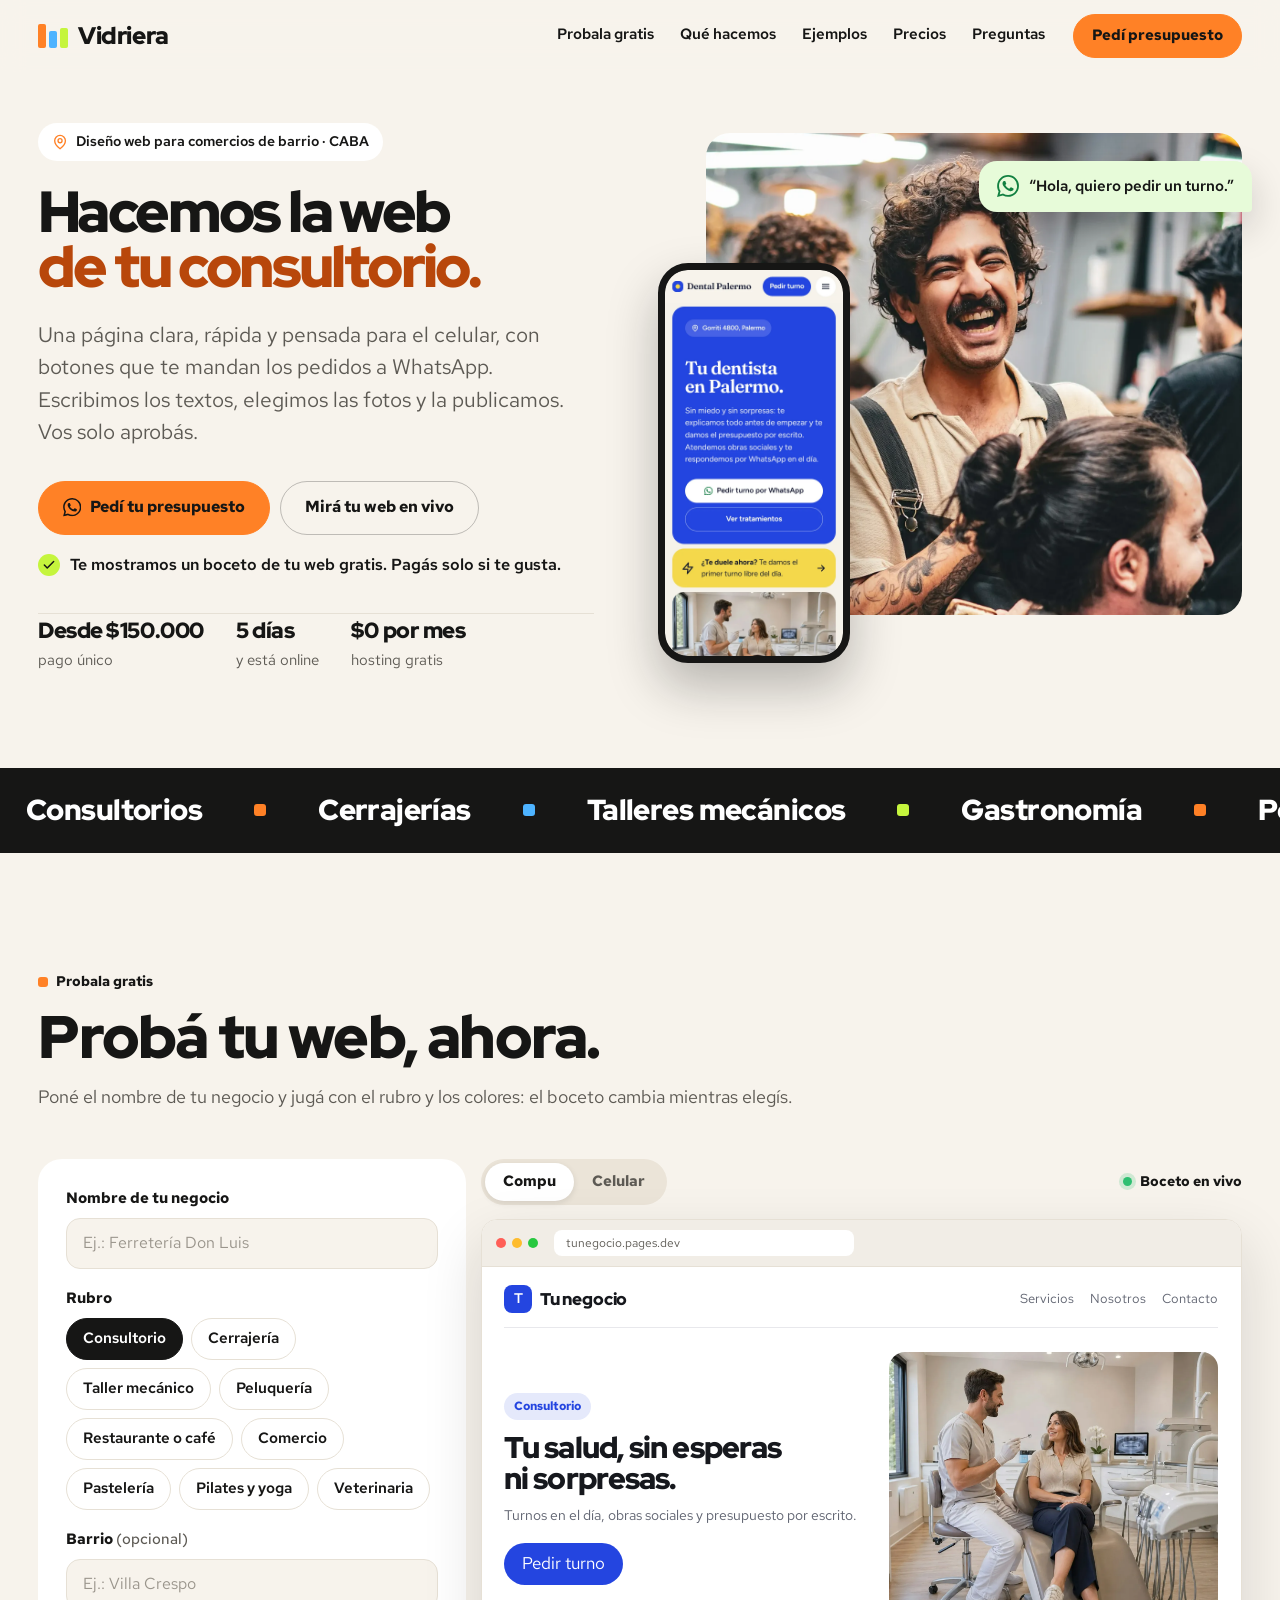
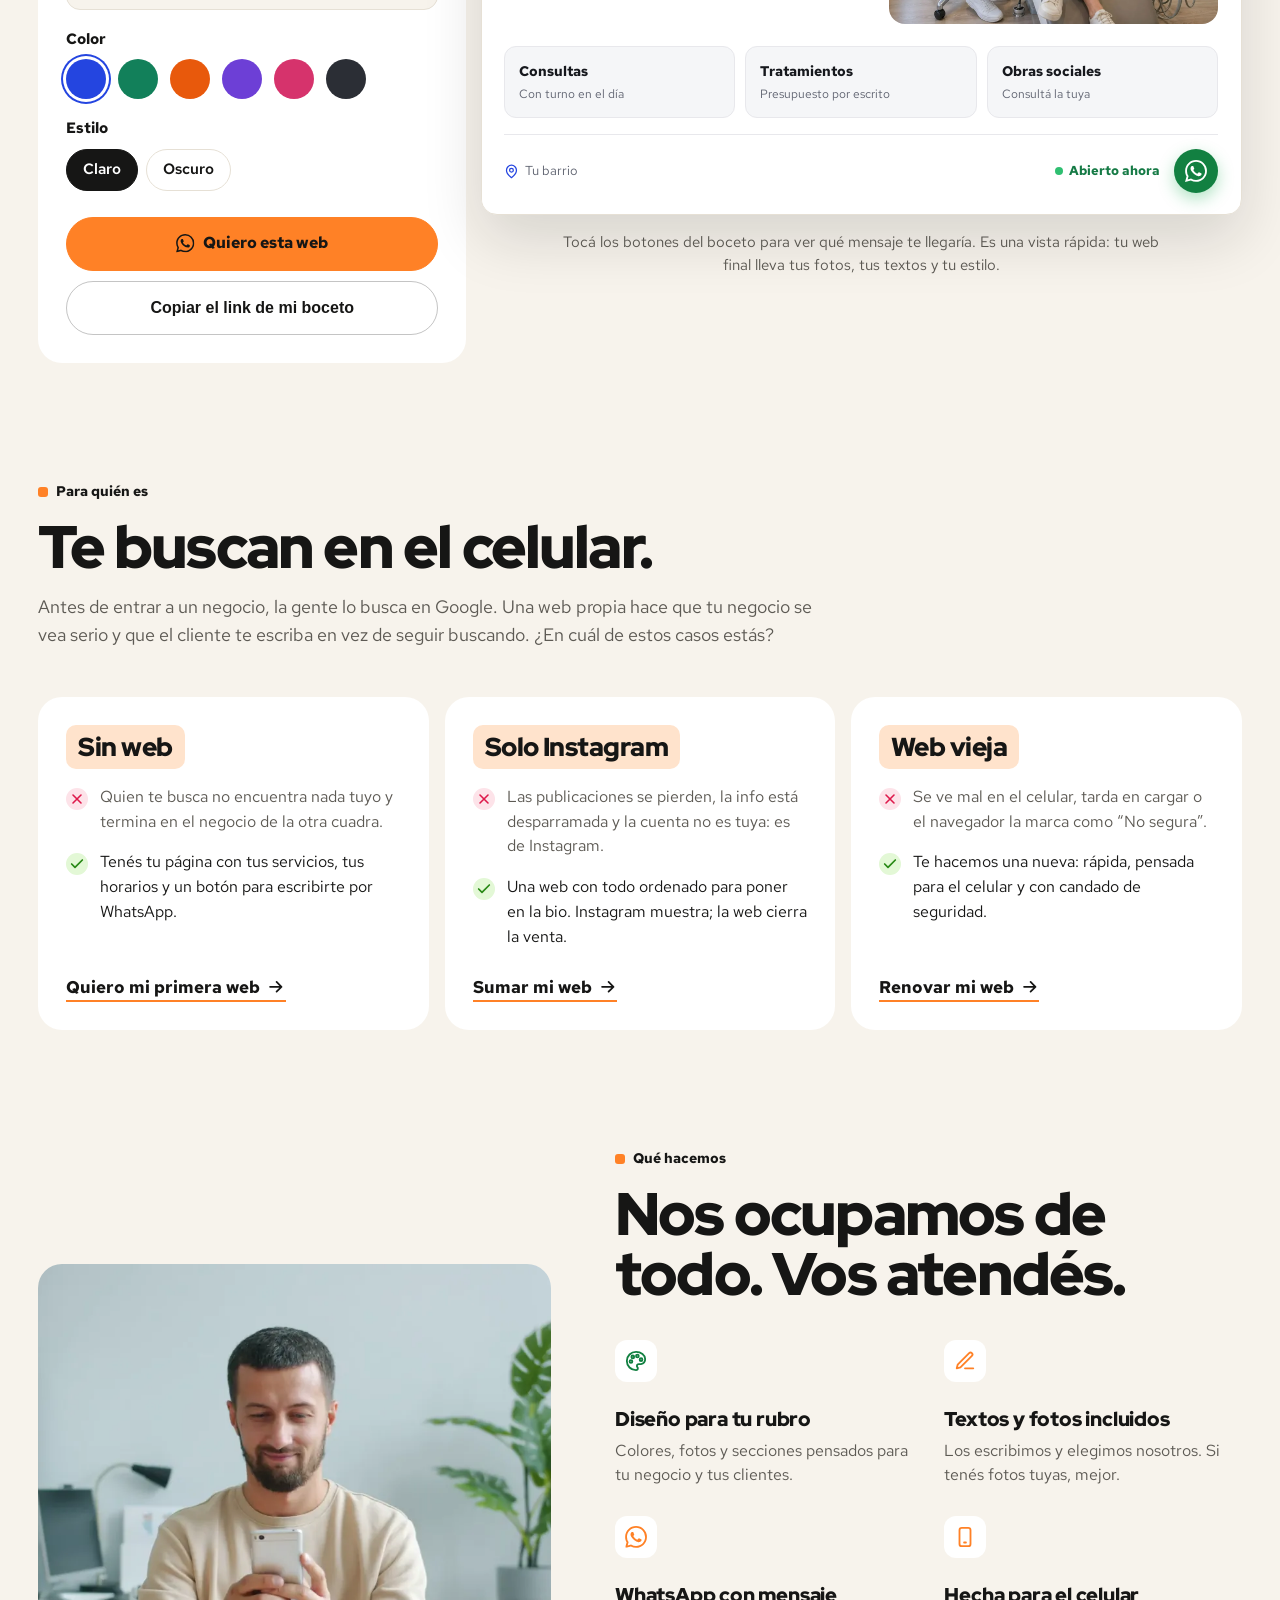
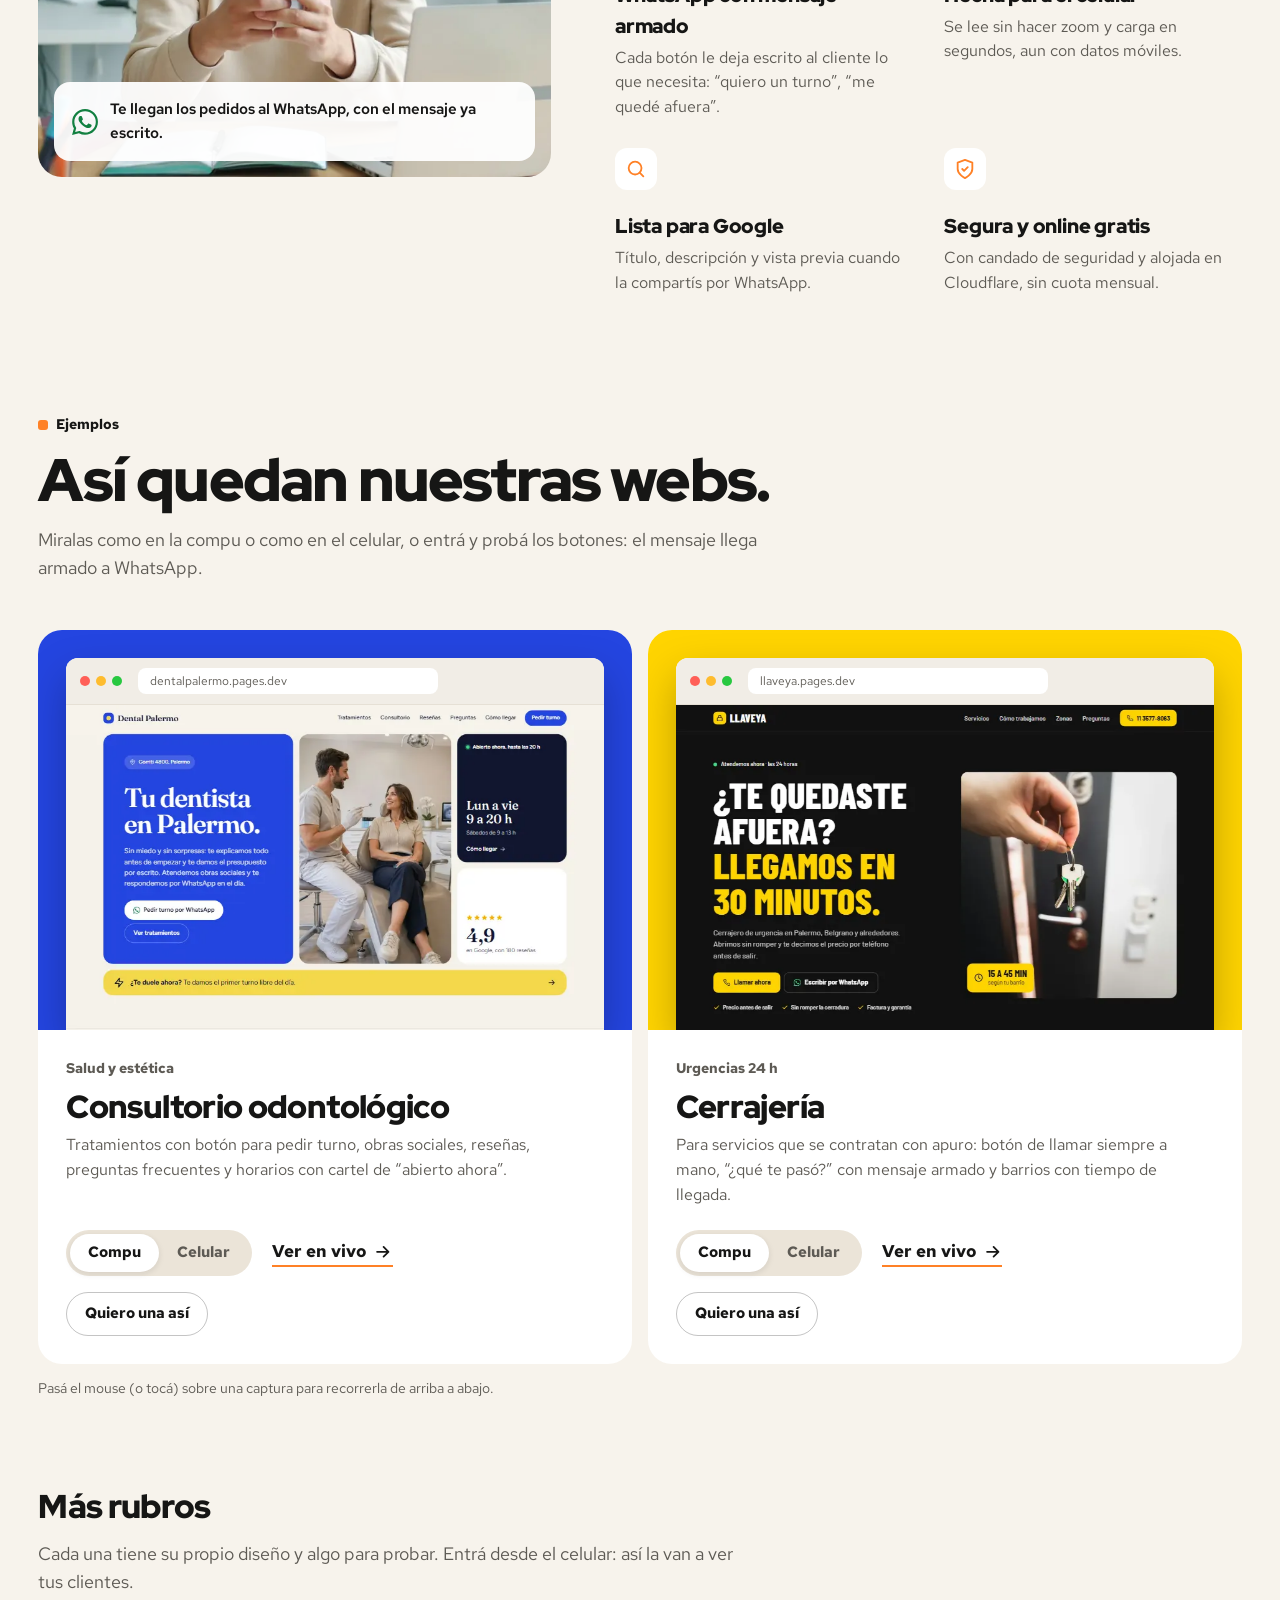
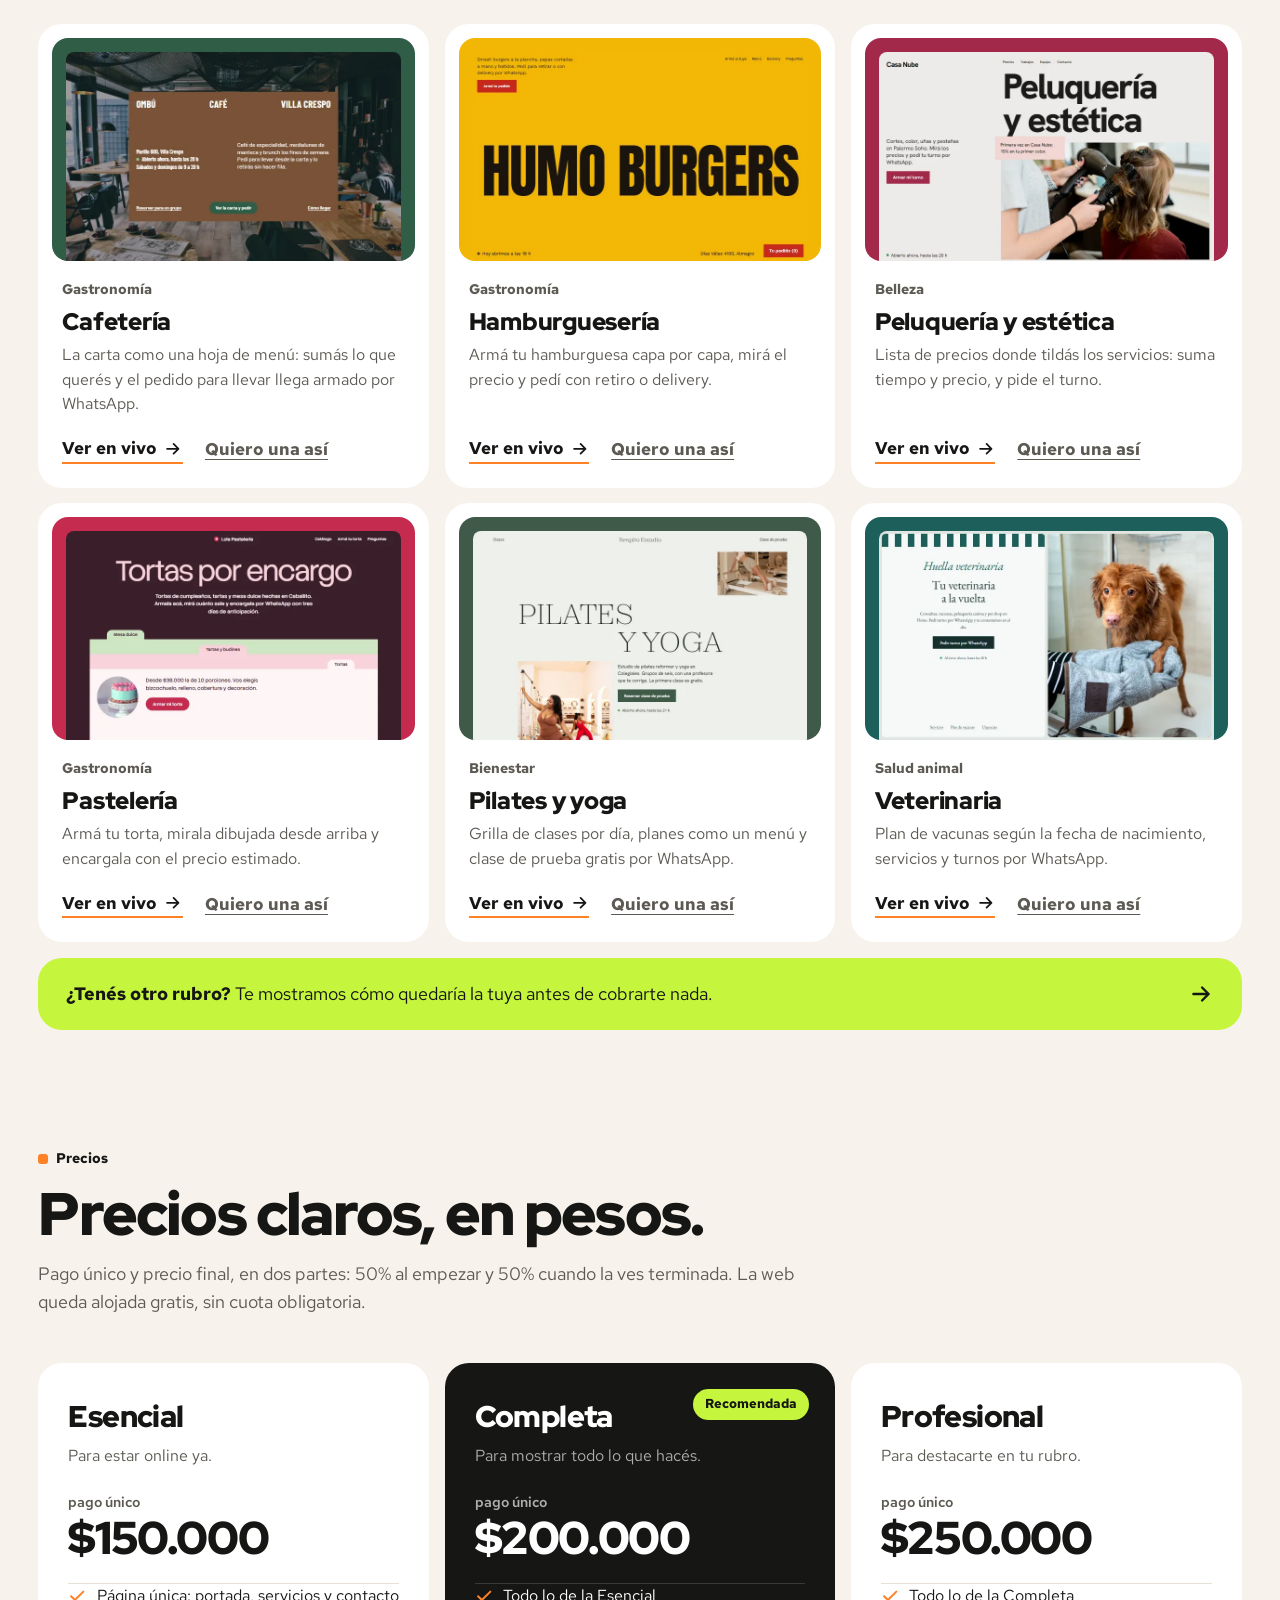
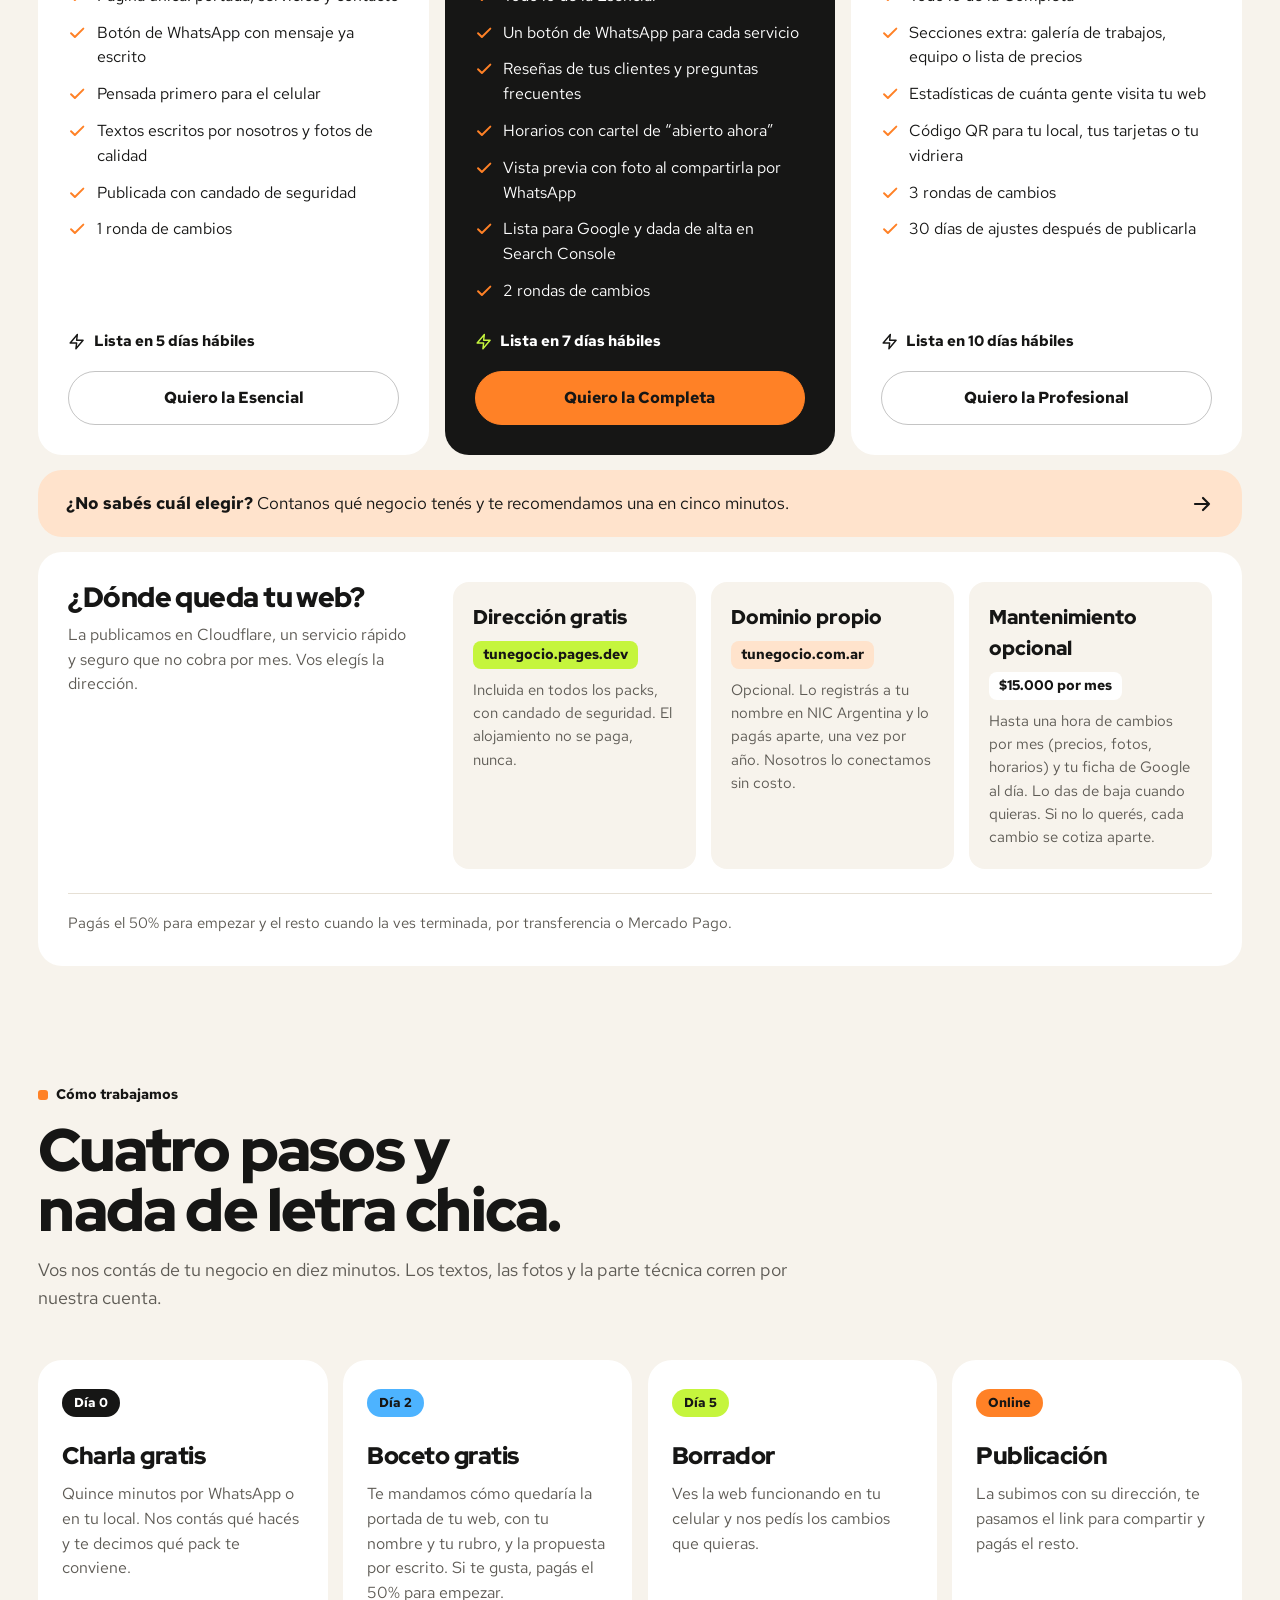
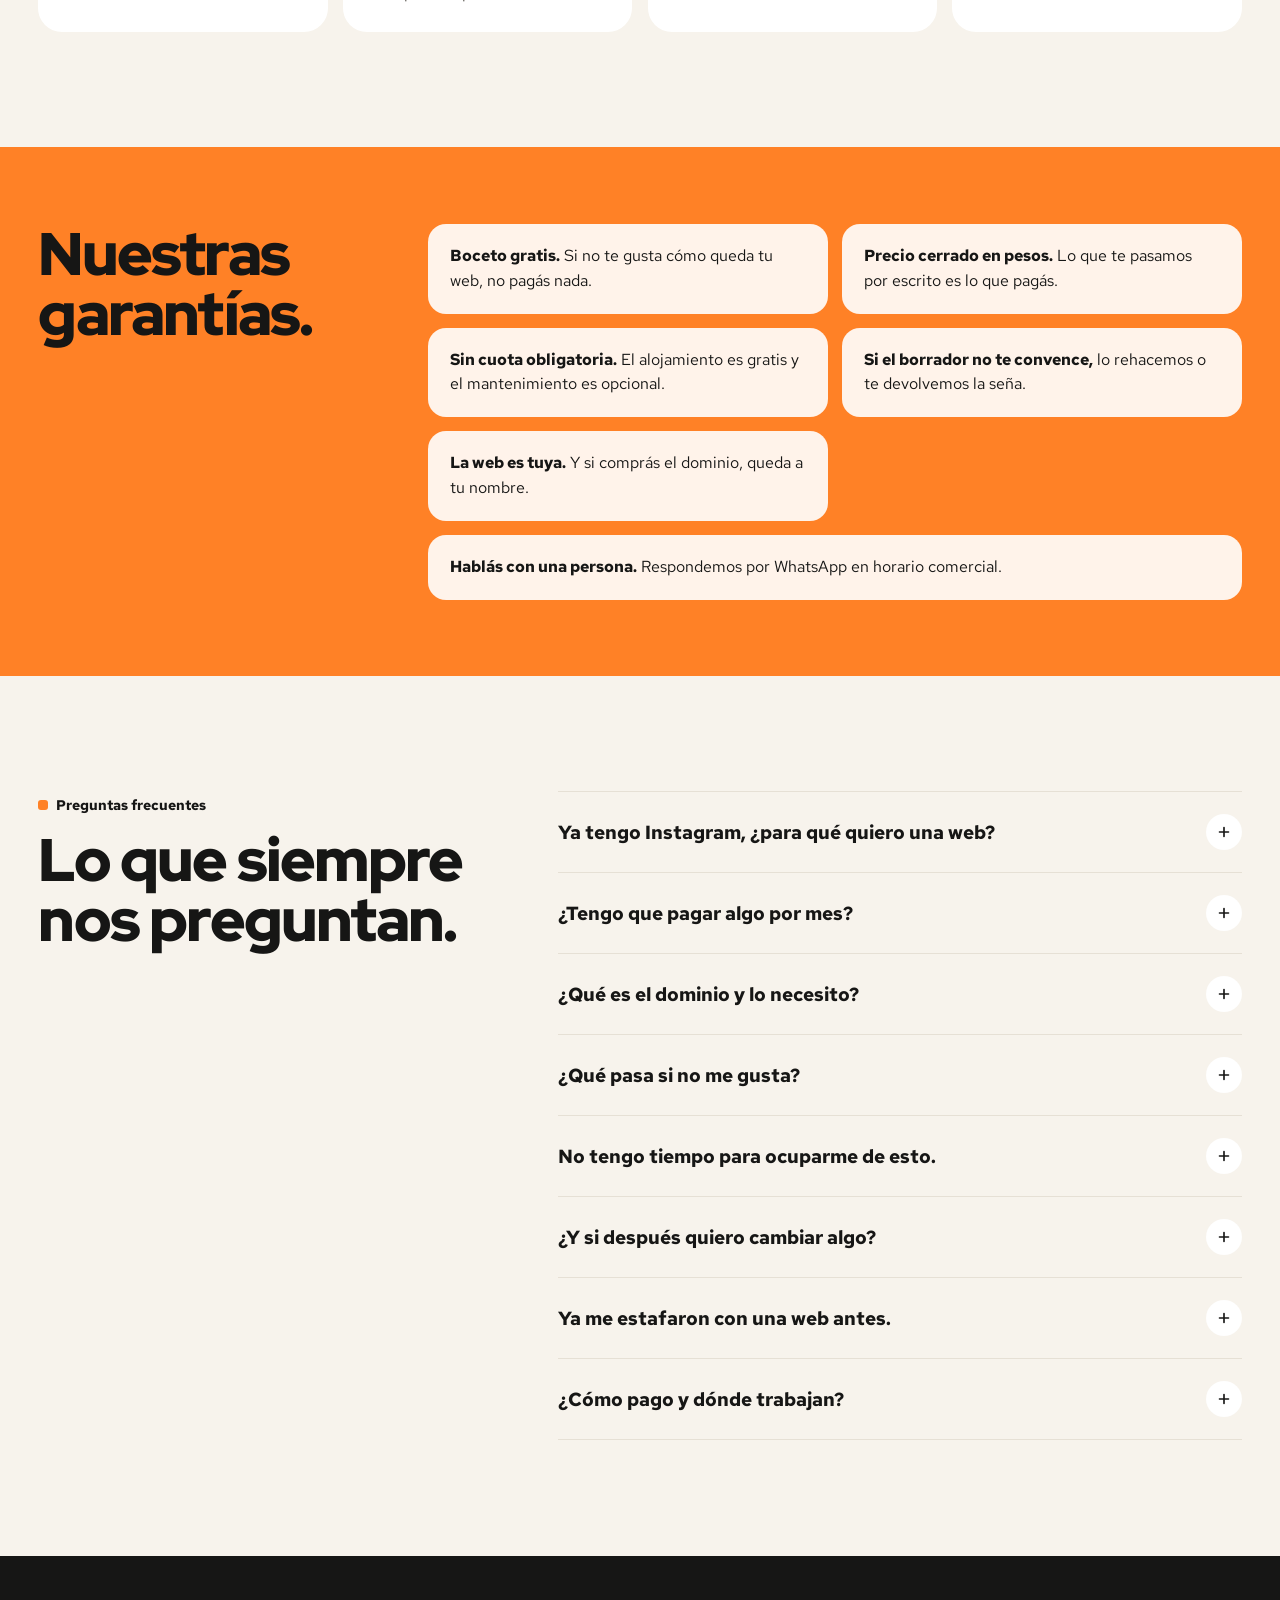
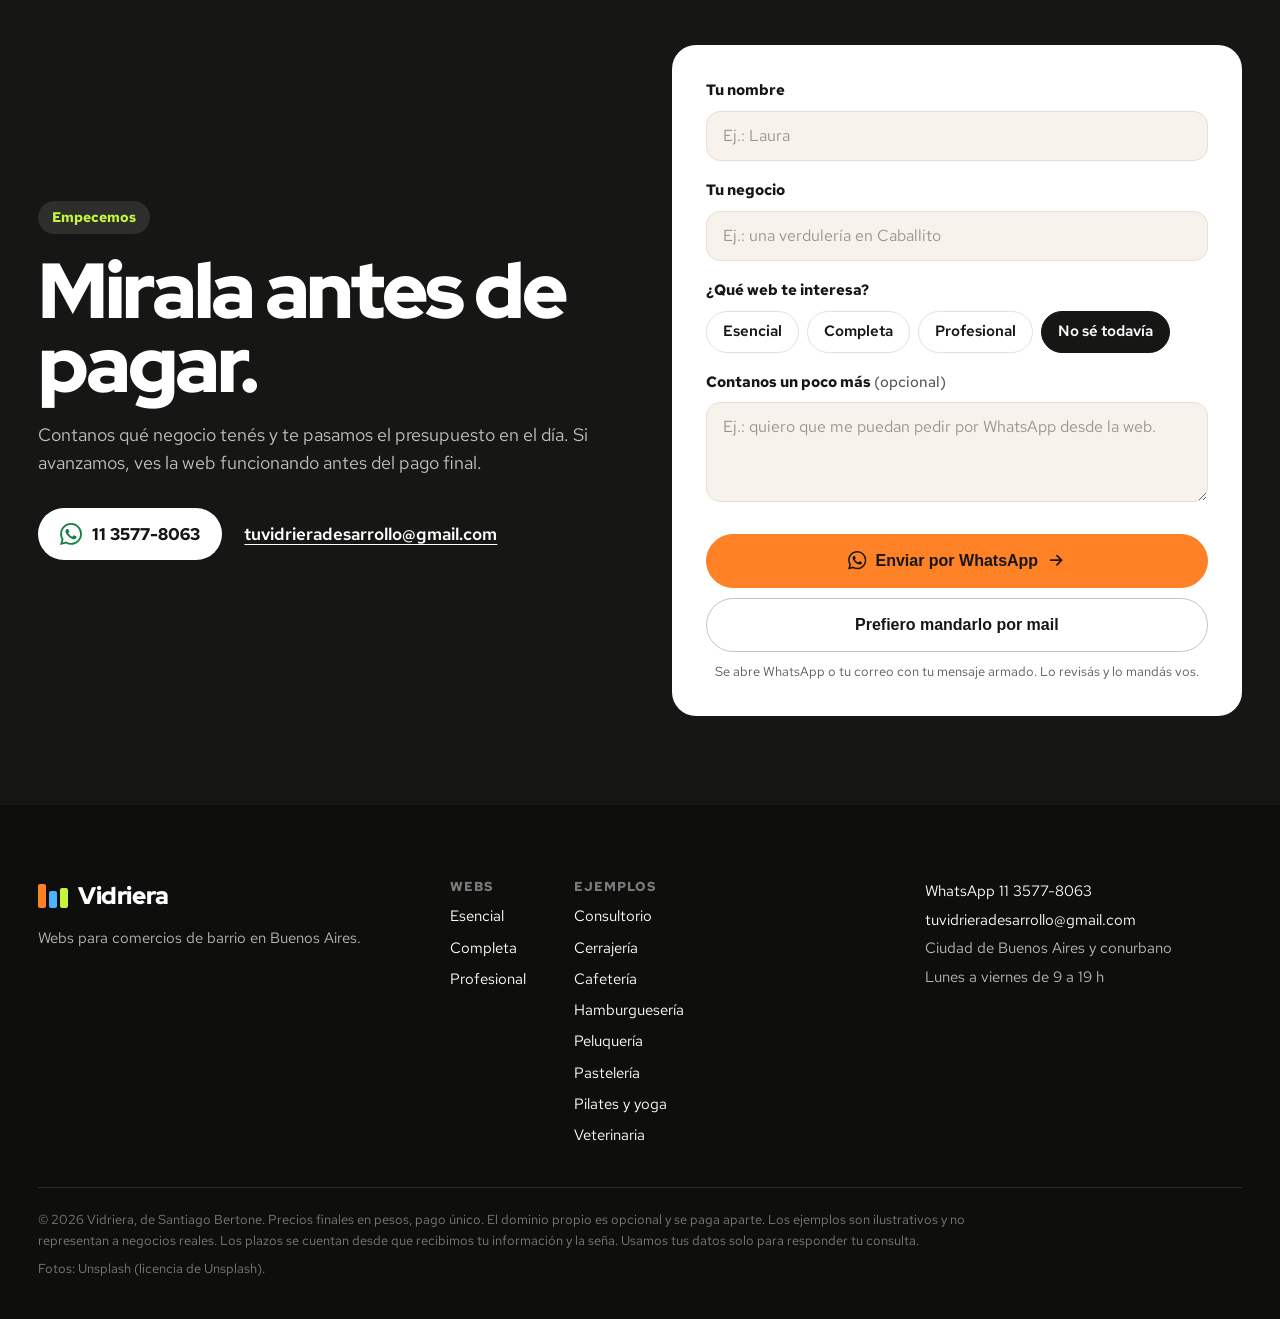
==== vidriera/index.html @ bcf24b14 "Seis demos nuevas por rubro y sección Más rubros Cafetería, hamburguesería, peluquería y estética, p" ====
<!doctype html>
<html lang="es-AR">
<head>
  <meta charset="utf-8">
  <meta name="viewport" content="width=device-width, initial-scale=1">
  <title>Vidriera | Hacemos la web de tu negocio</title>
  <meta name="description" content="Diseñamos la web de tu negocio de barrio: clara, rápida, pensada para el celular y con botones a tu WhatsApp. Lista en 5 días, desde $150.000 y sin cuota mensual.">
  <meta property="og:title" content="Vidriera | Hacemos la web de tu negocio">
  <meta property="og:description" content="Webs para comercios de barrio, listas en 5 días. Desde $150.000, sin cuota mensual.">
  <meta property="og:type" content="website">
  <meta property="og:locale" content="es_AR">
  <meta property="og:url" content="https://vidriera.pages.dev/">
  <meta property="og:image" content="https://vidriera.pages.dev/img/og-vidriera.jpg?v=2">
  <meta property="og:image:width" content="1200">
  <meta property="og:image:height" content="630">
  <meta property="og:image:alt" content="Vidriera: hacemos la web de tu negocio. Desde $150.000, lista en 5 días, $0 por mes.">
  <meta name="twitter:card" content="summary_large_image">
  <link rel="canonical" href="https://vidriera.pages.dev/">
  <meta name="theme-color" content="#f7f3ec">
  <link rel="icon" href="favicon.svg" type="image/svg+xml">
  <link rel="preconnect" href="https://fonts.googleapis.com">
  <link rel="preconnect" href="https://fonts.gstatic.com" crossorigin>
  <link href="https://fonts.googleapis.com/css2?family=Red+Hat+Display:wght@700;900&family=Red+Hat+Text:wght@400;500;600;700&display=swap" rel="stylesheet">
  <script>document.documentElement.classList.add('js')</script>
  <link rel="stylesheet" href="assets/agencia.css">
</head>
<body>

<!-- Íconos: se usan con <svg><use href="#i-..."/></svg> -->
<svg width="0" height="0" style="position:absolute" aria-hidden="true">
  <symbol id="i-wa" viewBox="0 0 24 24"><path fill="currentColor" d="M17.47 14.38c-.3-.15-1.76-.87-2.03-.97-.27-.1-.47-.15-.67.15-.2.3-.77.97-.94 1.16-.17.2-.35.22-.64.08-.3-.15-1.26-.46-2.39-1.48-.88-.79-1.48-1.76-1.65-2.06-.17-.3-.02-.46.13-.6.13-.14.3-.35.45-.52.15-.17.2-.3.3-.5.1-.2.05-.37-.03-.52-.07-.15-.67-1.61-.92-2.2-.24-.58-.49-.5-.67-.51h-.57c-.2 0-.52.07-.79.37-.27.3-1.04 1.02-1.04 2.48s1.07 2.88 1.21 3.07c.15.2 2.1 3.2 5.08 4.49.71.3 1.26.49 1.7.62.71.23 1.36.2 1.87.12.57-.08 1.76-.72 2-1.41.25-.7.25-1.29.18-1.41-.08-.13-.28-.2-.57-.35m-5.42 7.4h-.01a9.87 9.87 0 0 1-5.03-1.38l-.36-.21-3.74.98 1-3.65-.24-.37a9.86 9.86 0 0 1-1.51-5.26c0-5.45 4.44-9.88 9.89-9.88 2.64 0 5.12 1.03 6.99 2.9a9.82 9.82 0 0 1 2.89 6.99c0 5.45-4.44 9.88-9.88 9.88m8.41-18.3A11.82 11.82 0 0 0 12.05 0C5.5 0 .16 5.34.16 11.89c0 2.1.55 4.14 1.59 5.95L.06 24l6.3-1.65a11.88 11.88 0 0 0 5.68 1.45h.01c6.55 0 11.89-5.34 11.89-11.89a11.82 11.82 0 0 0-3.48-8.41z"/></symbol>
  <symbol id="i-arrow" viewBox="0 0 24 24"><path fill="none" stroke="currentColor" stroke-width="2.2" stroke-linecap="round" stroke-linejoin="round" d="M5 12h14M13 6l6 6-6 6"/></symbol>
  <symbol id="i-check" viewBox="0 0 24 24"><path fill="none" stroke="currentColor" stroke-width="2.6" stroke-linecap="round" stroke-linejoin="round" d="M20 6 9 17l-5-5"/></symbol>
  <symbol id="i-x" viewBox="0 0 24 24"><path fill="none" stroke="currentColor" stroke-width="2.4" stroke-linecap="round" d="M6 6l12 12M18 6 6 18"/></symbol>
  <symbol id="i-search" viewBox="0 0 24 24"><g fill="none" stroke="currentColor" stroke-width="2" stroke-linecap="round"><circle cx="11" cy="11" r="7"/><path d="m20 20-4-4"/></g></symbol>
  <symbol id="i-phone" viewBox="0 0 24 24"><g fill="none" stroke="currentColor" stroke-width="2" stroke-linecap="round" stroke-linejoin="round"><rect x="6" y="2" width="12" height="20" rx="2.5"/><path d="M11 18h2"/></g></symbol>
  <symbol id="i-pin" viewBox="0 0 24 24"><g fill="none" stroke="currentColor" stroke-width="2" stroke-linecap="round" stroke-linejoin="round"><path d="M20 10c0 6-8 12-8 12s-8-6-8-12a8 8 0 0 1 16 0z"/><circle cx="12" cy="10" r="3"/></g></symbol>
  <symbol id="i-shield" viewBox="0 0 24 24"><g fill="none" stroke="currentColor" stroke-width="2" stroke-linecap="round" stroke-linejoin="round"><path d="M12 22s8-4 8-10V5l-8-3-8 3v7c0 6 8 10 8 10z"/><path d="m9 12 2 2 4-4"/></g></symbol>
  <symbol id="i-bolt" viewBox="0 0 24 24"><path fill="none" stroke="currentColor" stroke-width="2" stroke-linecap="round" stroke-linejoin="round" d="M13 2 3 14h9l-1 8 10-12h-9z"/></symbol>
  <symbol id="i-pen" viewBox="0 0 24 24"><g fill="none" stroke="currentColor" stroke-width="2" stroke-linecap="round" stroke-linejoin="round"><path d="M12 20h9"/><path d="M16.5 3.5a2.1 2.1 0 0 1 3 3L7 19l-4 1 1-4z"/></g></symbol>
  <symbol id="i-brush" viewBox="0 0 24 24"><g fill="none" stroke="currentColor" stroke-width="2" stroke-linecap="round" stroke-linejoin="round"><circle cx="13.5" cy="6.5" r="1.5"/><circle cx="17.5" cy="10.5" r="1.5"/><circle cx="8.5" cy="7.5" r="1.5"/><circle cx="6.5" cy="12.5" r="1.5"/><path d="M12 2a10 10 0 0 0 0 20c1.1 0 2-.9 2-2 0-.5-.2-1-.5-1.3-.3-.4-.5-.8-.5-1.3 0-1.1.9-2 2-2h2.4A5.6 5.6 0 0 0 22 9.8C22 5.5 17.5 2 12 2z"/></g></symbol>
  <symbol id="i-menu" viewBox="0 0 24 24"><path fill="none" stroke="currentColor" stroke-width="2" stroke-linecap="round" d="M4 7h16M4 12h16M4 17h16"/></symbol>
</svg>

<header class="top" id="top">
  <a class="brand" href="#inicio" aria-label="Vidriera, inicio">
    <span class="brand-blocks" aria-hidden="true"><i></i><i></i><i></i></span>Vidriera
  </a>
  <nav class="nav" id="nav" aria-label="Secciones">
    <a href="#probala">Probala gratis</a>
    <a href="#que-hacemos">Qué hacemos</a>
    <a href="#demos">Ejemplos</a>
    <a href="#precios">Precios</a>
    <a href="#preguntas">Preguntas</a>
  </nav>
  <a class="btn btn-small top-cta" href="https://wa.me/5491135778063" data-wa="Hola, quiero un presupuesto para la web de mi negocio.">Pedí presupuesto</a>
  <button class="menu-btn" type="button" aria-expanded="false" aria-controls="nav" aria-label="Abrir el menú"><svg><use href="#i-menu"/></svg></button>
</header>

<main id="inicio">

  <!-- Portada -->
  <section class="hero" aria-labelledby="titulo">
    <div class="hero-copy">
      <p class="pill"><svg><use href="#i-pin"/></svg>Diseño web para comercios de barrio · CABA</p>
      <h1 id="titulo" class="hero-title" data-rise aria-label="Hacemos la web de tu negocio.">
        <span aria-hidden="true">Hacemos la web</span>
        <span class="hero-accent" aria-hidden="true">de tu <span class="rotator" data-palabras="negocio.|consultorio.|cerrajería.|taller.|peluquería.|café.|comercio.">negocio.</span></span>
      </h1>
      <p class="hero-sub" data-rise style="--i:1">Una página clara, rápida y pensada para el celular, con botones que te mandan los pedidos a WhatsApp. Escribimos los textos, elegimos las fotos y la publicamos. Vos solo aprobás.</p>
      <div class="hero-actions" data-rise style="--i:2">
        <a class="btn" href="https://wa.me/5491135778063" data-wa="Hola, quiero un presupuesto para la web de mi negocio."><svg><use href="#i-wa"/></svg>Pedí tu presupuesto</a>
        <a class="btn btn-outline" href="#probala">Mirá tu web en vivo</a>
      </div>
      <p class="hero-promise" data-rise style="--i:3"><svg><use href="#i-check"/></svg>Te mostramos un boceto de tu web gratis. Pagás solo si te gusta.</p>
      <ul class="hero-trust" role="list" data-rise style="--i:4">
        <li><strong>Desde $150.000</strong>pago único</li>
        <li><strong>5 días</strong>y está online</li>
        <li><strong>$0 por mes</strong>hosting gratis</li>
      </ul>
    </div>
    <div class="hero-visual">
      <figure class="hero-photo">
        <img src="img/agencia/barberia.webp" width="1400" height="2488" fetchpriority="high" alt="Barbero riéndose mientras le corta el pelo a un cliente en su barbería">
      </figure>
      <div class="phone hero-phone" aria-hidden="true">
        <img src="img/agencia/demo-odontologia-movil.webp" width="780" height="1688" alt="">
      </div>
      <p class="bubble" aria-hidden="true"><svg><use href="#i-wa"/></svg>“Hola, quiero pedir un turno.”</p>
    </div>
  </section>

  <!-- Rubros -->
  <div class="ticker" aria-label="Rubros con los que trabajamos">
    <div class="ticker-track">
      <span>Consultorios</span><span>Cerrajerías</span><span>Talleres mecánicos</span><span>Gastronomía</span><span>Peluquerías</span><span>Estudios contables</span><span>Comercios de barrio</span>
      <span aria-hidden="true">Consultorios</span><span aria-hidden="true">Cerrajerías</span><span aria-hidden="true">Talleres mecánicos</span><span aria-hidden="true">Gastronomía</span><span aria-hidden="true">Peluquerías</span><span aria-hidden="true">Estudios contables</span><span aria-hidden="true">Comercios de barrio</span>
    </div>
  </div>

  <!-- Probador en vivo -->
  <section id="probala" class="section tryit" aria-labelledby="probala-titulo">
    <div class="section-head">
      <p class="eyebrow">Probala gratis</p>
      <h2 id="probala-titulo" class="h2" data-reveal>Probá tu web, ahora.</h2>
      <p class="section-sub" data-reveal style="--i:1">Poné el nombre de tu negocio y jugá con el rubro y los colores: el boceto cambia mientras elegís.</p>
    </div>

    <div class="tryit-grid">
      <form class="tryit-form" id="tryit-form" autocomplete="off">
        <label class="field-label" for="t-nombre">Nombre de tu negocio</label>
        <input class="field" id="t-nombre" name="n" type="text" maxlength="32" placeholder="Ej.: Ferretería Don Luis">

        <fieldset class="field-group">
          <legend class="field-label">Rubro</legend>
          <div class="options" id="t-rubros"></div>
        </fieldset>

        <label class="field-label" for="t-zona">Barrio <span class="optional">(opcional)</span></label>
        <input class="field" id="t-zona" name="z" type="text" maxlength="28" placeholder="Ej.: Villa Crespo">

        <fieldset class="field-group">
          <legend class="field-label">Color</legend>
          <div class="swatches" id="t-colores"></div>
        </fieldset>

        <fieldset class="field-group">
          <legend class="field-label">Estilo</legend>
          <div class="options">
            <label class="option"><input type="radio" name="e" value="claro" checked><span>Claro</span></label>
            <label class="option"><input type="radio" name="e" value="oscuro"><span>Oscuro</span></label>
          </div>
        </fieldset>

        <a class="btn tryit-send" id="t-quiero" href="https://wa.me/5491135778063"><svg><use href="#i-wa"/></svg>Quiero esta web</a>
        <button class="btn btn-outline tryit-copy" id="t-copiar" type="button">Copiar el link de mi boceto</button>
      </form>

      <div class="tryit-view">
        <div class="tryit-bar">
          <div class="segmented" role="group" aria-label="Ver el boceto en">
            <button type="button" class="is-on" data-device="compu" aria-pressed="true">Compu</button>
            <button type="button" data-device="celu" aria-pressed="false">Celular</button>
          </div>
          <p class="live-tag"><span class="live-dot"></span>Boceto en vivo</p>
        </div>

        <div class="stage">
          <div class="device is-compu" id="t-device">
            <div class="browser-bar" aria-hidden="true"><i></i><i></i><i></i><span id="t-url">tunegocio.pages.dev</span></div>
            <div class="device-screen">
              <div class="mini" id="mini">
                <div class="mini-nav">
                  <span class="mini-logo"><b id="m-inicial">T</b><span id="m-nombre">Tu negocio</span></span>
                  <span class="mini-links"><span>Servicios</span><span>Nosotros</span><span>Contacto</span></span>
                  <span class="mini-burger" aria-hidden="true"><svg><use href="#i-menu"/></svg></span>
                </div>
                <div class="mini-hero">
                  <div class="mini-copy">
                    <p class="mini-pill" id="m-etiqueta">Consultorio</p>
                    <p class="mini-title" id="m-titulo">Tu salud, sin esperas ni sorpresas.</p>
                    <p class="mini-sub" id="m-bajada">Turnos en el día, obras sociales y presupuesto por escrito.</p>
                    <button class="mini-cta" type="button" id="m-cta">Pedir turno</button>
                  </div>
                  <div class="mini-photo"><img id="m-foto" src="demos/odontologia/img/consulta.webp" width="1400" height="1050" loading="lazy" alt="Foto de ejemplo del rubro elegido"></div>
                </div>
                <div class="mini-cards" id="m-servicios"></div>
                <div class="mini-foot">
                  <span class="mini-zone"><svg><use href="#i-pin"/></svg><span id="m-zona">Tu barrio</span></span>
                  <span class="mini-open"><span class="dot-ok"></span>Abierto ahora</span>
                  <button class="mini-wa" type="button" id="m-wa" aria-label="Escribir por WhatsApp"><svg><use href="#i-wa"/></svg></button>
                </div>
              </div>
            </div>
            <div class="mini-toast" id="m-toast" role="status" aria-live="polite">
              <svg><use href="#i-wa"/></svg>
              <span><b>Te llegó un mensaje</b><span id="m-toast-texto">“Hola, quiero pedir un turno.”</span></span>
            </div>
          </div>
        </div>
        <p class="tryit-note">Tocá los botones del boceto para ver qué mensaje te llegaría. Es una vista rápida: tu web final lleva tus fotos, tus textos y tu estilo.</p>
      </div>
    </div>
  </section>

  <!-- Para quién -->
  <section class="section" aria-labelledby="para-quien-titulo">
    <div class="section-head">
      <p class="eyebrow">Para quién es</p>
      <h2 id="para-quien-titulo" class="h2" data-reveal>Te buscan en el celular.</h2>
      <p class="section-sub" data-reveal style="--i:1">Antes de entrar a un negocio, la gente lo busca en Google. Una web propia hace que tu negocio se vea serio y que el cliente te escriba en vez de seguir buscando. ¿En cuál de estos casos estás?</p>
    </div>
    <div class="cases">
      <article class="case" data-reveal>
        <p class="case-tag">Sin web</p>
        <p class="case-row case-bad"><svg><use href="#i-x"/></svg>Quien te busca no encuentra nada tuyo y termina en el negocio de la otra cuadra.</p>
        <p class="case-row case-good"><svg><use href="#i-check"/></svg>Tenés tu página con tus servicios, tus horarios y un botón para escribirte por WhatsApp.</p>
        <a class="case-link" href="https://wa.me/5491135778063" data-wa="Hola, no tengo web y quiero una para mi negocio.">Quiero mi primera web <svg><use href="#i-arrow"/></svg></a>
      </article>
      <article class="case" data-reveal style="--i:1">
        <p class="case-tag">Solo Instagram</p>
        <p class="case-row case-bad"><svg><use href="#i-x"/></svg>Las publicaciones se pierden, la info está desparramada y la cuenta no es tuya: es de Instagram.</p>
        <p class="case-row case-good"><svg><use href="#i-check"/></svg>Una web con todo ordenado para poner en la bio. Instagram muestra; la web cierra la venta.</p>
        <a class="case-link" href="https://wa.me/5491135778063" data-wa="Hola, solo tengo Instagram y quiero una web para mi negocio.">Sumar mi web <svg><use href="#i-arrow"/></svg></a>
      </article>
      <article class="case" data-reveal style="--i:2">
        <p class="case-tag">Web vieja</p>
        <p class="case-row case-bad"><svg><use href="#i-x"/></svg>Se ve mal en el celular, tarda en cargar o el navegador la marca como “No segura”.</p>
        <p class="case-row case-good"><svg><use href="#i-check"/></svg>Te hacemos una nueva: rápida, pensada para el celular y con candado de seguridad.</p>
        <a class="case-link" href="https://wa.me/5491135778063" data-wa="Hola, tengo una web vieja y quiero renovarla.">Renovar mi web <svg><use href="#i-arrow"/></svg></a>
      </article>
    </div>
  </section>

  <!-- Qué hacemos -->
  <section id="que-hacemos" class="section included" aria-labelledby="que-hacemos-titulo">
    <figure class="included-photo" data-reveal>
      <img src="img/agencia/hombre-celular.webp" width="1400" height="788" loading="lazy" alt="Hombre joven sonriendo mientras lee un mensaje en su celular, sentado en su escritorio">
      <figcaption><svg><use href="#i-wa"/></svg>Te llegan los pedidos al WhatsApp, con el mensaje ya escrito.</figcaption>
    </figure>
    <div>
      <p class="eyebrow">Qué hacemos</p>
      <h2 id="que-hacemos-titulo" class="h2" data-reveal>Nos ocupamos de todo. Vos atendés.</h2>
      <ul class="features" role="list">
        <li data-reveal><svg><use href="#i-brush"/></svg><h3>Diseño para tu rubro</h3><p>Colores, fotos y secciones pensados para tu negocio y tus clientes.</p></li>
        <li data-reveal style="--i:1"><svg><use href="#i-pen"/></svg><h3>Textos y fotos incluidos</h3><p>Los escribimos y elegimos nosotros. Si tenés fotos tuyas, mejor.</p></li>
        <li data-reveal style="--i:2"><svg><use href="#i-wa"/></svg><h3>WhatsApp con mensaje armado</h3><p>Cada botón le deja escrito al cliente lo que necesita: “quiero un turno”, “me quedé afuera”.</p></li>
        <li data-reveal style="--i:3"><svg><use href="#i-phone"/></svg><h3>Hecha para el celular</h3><p>Se lee sin hacer zoom y carga en segundos, aun con datos móviles.</p></li>
        <li data-reveal style="--i:4"><svg><use href="#i-search"/></svg><h3>Lista para Google</h3><p>Título, descripción y vista previa cuando la compartís por WhatsApp.</p></li>
        <li data-reveal style="--i:5"><svg><use href="#i-shield"/></svg><h3>Segura y online gratis</h3><p>Con candado de seguridad y alojada en Cloudflare, sin cuota mensual.</p></li>
      </ul>
    </div>
  </section>

  <!-- Ejemplos -->
  <section id="demos" class="section" aria-labelledby="demos-titulo">
    <div class="section-head">
      <p class="eyebrow">Ejemplos</p>
      <h2 id="demos-titulo" class="h2" data-reveal>Así quedan nuestras webs.</h2>
      <p class="section-sub" data-reveal style="--i:1">Miralas como en la compu o como en el celular, o entrá y probá los botones: el mensaje llega armado a WhatsApp.</p>
    </div>
    <div class="demos">
      <article class="demo demo-blue" data-reveal>
        <div class="demo-stage is-compu">
          <div class="demo-browser">
            <div class="browser-bar" aria-hidden="true"><i></i><i></i><i></i><span>dentalpalermo.pages.dev</span></div>
            <div class="scroller"><img src="img/agencia/demo-odontologia-full.webp" width="864" height="3805" loading="lazy" alt="Página completa del ejemplo de consultorio odontológico, vista en la computadora"></div>
          </div>
          <div class="demo-phone">
            <div class="scroller"><img src="img/agencia/demo-odontologia-movil-full.webp" width="546" height="11252" loading="lazy" alt="Página completa del ejemplo de consultorio odontológico, vista en el celular"></div>
          </div>
        </div>
        <div class="demo-body">
          <p class="demo-cat">Salud y estética</p>
          <h3>Consultorio odontológico</h3>
          <p>Tratamientos con botón para pedir turno, obras sociales, reseñas, preguntas frecuentes y horarios con cartel de “abierto ahora”.</p>
          <div class="demo-controls">
            <div class="segmented" role="group" aria-label="Ver el ejemplo en">
              <button type="button" class="is-on" data-device="compu" aria-pressed="true">Compu</button>
              <button type="button" data-device="celu" aria-pressed="false">Celular</button>
            </div>
            <a class="live-link" href="demos/odontologia/index.html">Ver en vivo <svg><use href="#i-arrow"/></svg></a>
          </div>
          <a class="btn btn-small btn-outline demo-want" href="https://wa.me/5491135778063" data-wa="Hola, quiero una web como el ejemplo del consultorio.">Quiero una así</a>
        </div>
      </article>
      <article class="demo demo-ink" data-reveal style="--i:1">
        <div class="demo-stage is-compu">
          <div class="demo-browser">
            <div class="browser-bar" aria-hidden="true"><i></i><i></i><i></i><span>llaveya.pages.dev</span></div>
            <div class="scroller"><img src="img/agencia/demo-cerrajeria-full.webp" width="864" height="3953" loading="lazy" alt="Página completa del ejemplo de cerrajería, vista en la computadora"></div>
          </div>
          <div class="demo-phone">
            <div class="scroller"><img src="img/agencia/demo-cerrajeria-movil-full.webp" width="546" height="13815" loading="lazy" alt="Página completa del ejemplo de cerrajería, vista en el celular"></div>
          </div>
        </div>
        <div class="demo-body">
          <p class="demo-cat">Urgencias 24 h</p>
          <h3>Cerrajería</h3>
          <p>Para servicios que se contratan con apuro: botón de llamar siempre a mano, “¿qué te pasó?” con mensaje armado y barrios con tiempo de llegada.</p>
          <div class="demo-controls">
            <div class="segmented" role="group" aria-label="Ver el ejemplo en">
              <button type="button" class="is-on" data-device="compu" aria-pressed="true">Compu</button>
              <button type="button" data-device="celu" aria-pressed="false">Celular</button>
            </div>
            <a class="live-link" href="demos/cerrajeria/index.html">Ver en vivo <svg><use href="#i-arrow"/></svg></a>
          </div>
          <a class="btn btn-small btn-outline demo-want" href="https://wa.me/5491135778063" data-wa="Hola, quiero una web como el ejemplo de la cerrajería.">Quiero una así</a>
        </div>
      </article>
    </div>
    <p class="demos-hint">Pasá el mouse (o tocá) sobre una captura para recorrerla de arriba a abajo.</p>
    <div class="more">
      <h3 class="more-title" data-reveal>Más rubros</h3>
      <p class="section-sub more-sub" data-reveal style="--i:1">Cada una tiene su propio diseño y algo para probar. Entrá desde el celular: así la van a ver tus clientes.</p>
      <ul class="rubros" role="list">
      <li class="rubro" data-reveal style="--i:0">
        <a class="rubro-shot" href="demos/cafeteria/index.html" style="--bg:#2f5d46"><img src="img/agencia/rubro-cafeteria.webp" width="720" height="450" loading="lazy" alt="Primera pantalla del ejemplo de cafetería"></a>
        <p class="demo-cat">Gastronomía</p>
        <h4>Cafetería</h4>
        <p>La carta como una hoja de menú: sumás lo que querés y el pedido para llevar llega armado por WhatsApp.</p>
        <div class="rubro-links">
          <a class="live-link" href="demos/cafeteria/index.html">Ver en vivo <svg><use href="#i-arrow"/></svg></a>
          <a class="rubro-want" href="https://wa.me/5491135778063" data-wa="Hola, quiero una web como el ejemplo de la cafetería.">Quiero una así</a>
        </div>
      </li>
      <li class="rubro" data-reveal style="--i:1">
        <a class="rubro-shot" href="demos/hamburgueseria/index.html" style="--bg:#f2b705"><img src="img/agencia/rubro-hamburgueseria.webp" width="720" height="450" loading="lazy" alt="Primera pantalla del ejemplo de hamburguesería"></a>
        <p class="demo-cat">Gastronomía</p>
        <h4>Hamburguesería</h4>
        <p>Armá tu hamburguesa capa por capa, mirá el precio y pedí con retiro o delivery.</p>
        <div class="rubro-links">
          <a class="live-link" href="demos/hamburgueseria/index.html">Ver en vivo <svg><use href="#i-arrow"/></svg></a>
          <a class="rubro-want" href="https://wa.me/5491135778063" data-wa="Hola, quiero una web como el ejemplo de la hamburguesería.">Quiero una así</a>
        </div>
      </li>
      <li class="rubro" data-reveal style="--i:2">
        <a class="rubro-shot" href="demos/peluqueria/index.html" style="--bg:#a3294a"><img src="img/agencia/rubro-peluqueria.webp" width="720" height="450" loading="lazy" alt="Primera pantalla del ejemplo de peluquería y estética"></a>
        <p class="demo-cat">Belleza</p>
        <h4>Peluquería y estética</h4>
        <p>Lista de precios donde tildás los servicios: suma tiempo y precio, y pide el turno.</p>
        <div class="rubro-links">
          <a class="live-link" href="demos/peluqueria/index.html">Ver en vivo <svg><use href="#i-arrow"/></svg></a>
          <a class="rubro-want" href="https://wa.me/5491135778063" data-wa="Hola, quiero una web como el ejemplo de la peluquería.">Quiero una así</a>
        </div>
      </li>
      <li class="rubro" data-reveal style="--i:0">
        <a class="rubro-shot" href="demos/pasteleria/index.html" style="--bg:#c42b4f"><img src="img/agencia/rubro-pasteleria.webp" width="720" height="450" loading="lazy" alt="Primera pantalla del ejemplo de pastelería"></a>
        <p class="demo-cat">Gastronomía</p>
        <h4>Pastelería</h4>
        <p>Armá tu torta, mirala dibujada desde arriba y encargala con el precio estimado.</p>
        <div class="rubro-links">
          <a class="live-link" href="demos/pasteleria/index.html">Ver en vivo <svg><use href="#i-arrow"/></svg></a>
          <a class="rubro-want" href="https://wa.me/5491135778063" data-wa="Hola, quiero una web como el ejemplo de la pastelería.">Quiero una así</a>
        </div>
      </li>
      <li class="rubro" data-reveal style="--i:1">
        <a class="rubro-shot" href="demos/pilates/index.html" style="--bg:#3f5a48"><img src="img/agencia/rubro-pilates.webp" width="720" height="450" loading="lazy" alt="Primera pantalla del ejemplo de pilates y yoga"></a>
        <p class="demo-cat">Bienestar</p>
        <h4>Pilates y yoga</h4>
        <p>Grilla de clases por día, planes como un menú y clase de prueba gratis por WhatsApp.</p>
        <div class="rubro-links">
          <a class="live-link" href="demos/pilates/index.html">Ver en vivo <svg><use href="#i-arrow"/></svg></a>
          <a class="rubro-want" href="https://wa.me/5491135778063" data-wa="Hola, quiero una web como el ejemplo del estudio de pilates.">Quiero una así</a>
        </div>
      </li>
      <li class="rubro" data-reveal style="--i:2">
        <a class="rubro-shot" href="demos/veterinaria/index.html" style="--bg:#1d5f5a"><img src="img/agencia/rubro-veterinaria.webp" width="720" height="450" loading="lazy" alt="Primera pantalla del ejemplo de veterinaria"></a>
        <p class="demo-cat">Salud animal</p>
        <h4>Veterinaria</h4>
        <p>Plan de vacunas según la fecha de nacimiento, servicios y turnos por WhatsApp.</p>
        <div class="rubro-links">
          <a class="live-link" href="demos/veterinaria/index.html">Ver en vivo <svg><use href="#i-arrow"/></svg></a>
          <a class="rubro-want" href="https://wa.me/5491135778063" data-wa="Hola, quiero una web como el ejemplo de la veterinaria.">Quiero una así</a>
        </div>
      </li>
      </ul>
    </div>
    <a class="demo-yours" href="https://wa.me/5491135778063" data-wa="Hola, tengo otro rubro y quiero ver cómo quedaría la web de mi negocio." data-reveal>
      <span><strong>¿Tenés otro rubro?</strong> Te mostramos cómo quedaría la tuya antes de cobrarte nada.</span>
      <svg><use href="#i-arrow"/></svg>
    </a>
  </section>

  <!-- Precios -->
  <section id="precios" class="section" aria-labelledby="precios-titulo">
    <div class="section-head">
      <p class="eyebrow">Precios</p>
      <h2 id="precios-titulo" class="h2" data-reveal>Precios claros, en pesos.</h2>
      <p class="section-sub" data-reveal style="--i:1">Pago único y precio final, en dos partes: 50% al empezar y 50% cuando la ves terminada. La web queda alojada gratis, sin cuota obligatoria.</p>
    </div>
    <div class="plans">
      <article class="plan" data-reveal>
        <h3>Esencial</h3>
        <p class="plan-for">Para estar online ya.</p>
        <p class="plan-price"><small>pago único</small>$150.000</p>
        <ul class="plan-list" role="list">
          <li><svg><use href="#i-check"/></svg>Página única: portada, servicios y contacto</li>
          <li><svg><use href="#i-check"/></svg>Botón de WhatsApp con mensaje ya escrito</li>
          <li><svg><use href="#i-check"/></svg>Pensada primero para el celular</li>
          <li><svg><use href="#i-check"/></svg>Textos escritos por nosotros y fotos de calidad</li>
          <li><svg><use href="#i-check"/></svg>Publicada con candado de seguridad</li>
          <li><svg><use href="#i-check"/></svg>1 ronda de cambios</li>
        </ul>
        <p class="plan-time"><svg><use href="#i-bolt"/></svg>Lista en 5 días hábiles</p>
        <a class="btn btn-outline plan-btn" href="https://wa.me/5491135778063" data-wa="Hola, me interesa la web Esencial ($150.000) para mi negocio.">Quiero la Esencial</a>
      </article>
      <article class="plan plan-featured" data-reveal style="--i:1">
        <p class="plan-badge">Recomendada</p>
        <h3>Completa</h3>
        <p class="plan-for">Para mostrar todo lo que hacés.</p>
        <p class="plan-price"><small>pago único</small>$200.000</p>
        <ul class="plan-list" role="list">
          <li><svg><use href="#i-check"/></svg>Todo lo de la Esencial</li>
          <li><svg><use href="#i-check"/></svg>Un botón de WhatsApp para cada servicio</li>
          <li><svg><use href="#i-check"/></svg>Reseñas de tus clientes y preguntas frecuentes</li>
          <li><svg><use href="#i-check"/></svg>Horarios con cartel de “abierto ahora”</li>
          <li><svg><use href="#i-check"/></svg>Vista previa con foto al compartirla por WhatsApp</li>
          <li><svg><use href="#i-check"/></svg>Lista para Google y dada de alta en Search Console</li>
          <li><svg><use href="#i-check"/></svg>2 rondas de cambios</li>
        </ul>
        <p class="plan-time"><svg><use href="#i-bolt"/></svg>Lista en 7 días hábiles</p>
        <a class="btn plan-btn" href="https://wa.me/5491135778063" data-wa="Hola, me interesa la web Completa ($200.000) para mi negocio.">Quiero la Completa</a>
      </article>
      <article class="plan" data-reveal style="--i:2">
        <h3>Profesional</h3>
        <p class="plan-for">Para destacarte en tu rubro.</p>
        <p class="plan-price"><small>pago único</small>$250.000</p>
        <ul class="plan-list" role="list">
          <li><svg><use href="#i-check"/></svg>Todo lo de la Completa</li>
          <li><svg><use href="#i-check"/></svg>Secciones extra: galería de trabajos, equipo o lista de precios</li>
          <li><svg><use href="#i-check"/></svg>Estadísticas de cuánta gente visita tu web</li>
          <li><svg><use href="#i-check"/></svg>Código QR para tu local, tus tarjetas o tu vidriera</li>
          <li><svg><use href="#i-check"/></svg>3 rondas de cambios</li>
          <li><svg><use href="#i-check"/></svg>30 días de ajustes después de publicarla</li>
        </ul>
        <p class="plan-time"><svg><use href="#i-bolt"/></svg>Lista en 10 días hábiles</p>
        <a class="btn btn-outline plan-btn" href="https://wa.me/5491135778063" data-wa="Hola, me interesa la web Profesional ($250.000) para mi negocio.">Quiero la Profesional</a>
      </article>
    </div>
    <a class="plans-help" href="https://wa.me/5491135778063" data-wa="Hola, no sé qué web me conviene para mi negocio. ¿Me ayudás a elegir?" data-reveal>
      <span><strong>¿No sabés cuál elegir?</strong> Contanos qué negocio tenés y te recomendamos una en cinco minutos.</span>
      <svg><use href="#i-arrow"/></svg>
    </a>

    <div class="hosting" data-reveal>
      <div class="hosting-intro">
        <h3>¿Dónde queda tu web?</h3>
        <p>La publicamos en Cloudflare, un servicio rápido y seguro que no cobra por mes. Vos elegís la dirección.</p>
      </div>
      <ul class="hosting-list" role="list">
        <li><strong>Dirección gratis</strong><span class="hosting-addr">tunegocio.pages.dev</span><p>Incluida en todos los packs, con candado de seguridad. El alojamiento no se paga, nunca.</p></li>
        <li><strong>Dominio propio</strong><span class="hosting-addr">tunegocio.com.ar</span><p>Opcional. Lo registrás a tu nombre en NIC Argentina y lo pagás aparte, una vez por año. Nosotros lo conectamos sin costo.</p></li>
        <li><strong>Mantenimiento opcional</strong><span class="hosting-addr">$15.000 por mes</span><p>Hasta una hora de cambios por mes (precios, fotos, horarios) y tu ficha de Google al día. Lo das de baja cuando quieras. Si no lo querés, cada cambio se cotiza aparte.</p></li>
      </ul>
      <p class="hosting-note">Pagás el 50% para empezar y el resto cuando la ves terminada, por transferencia o Mercado Pago.</p>
    </div>
  </section>

  <!-- Proceso -->
  <section id="proceso" class="section" aria-labelledby="proceso-titulo">
    <div class="section-head">
      <p class="eyebrow">Cómo trabajamos</p>
      <h2 id="proceso-titulo" class="h2" data-reveal>Cuatro pasos y nada de letra chica.</h2>
      <p class="section-sub" data-reveal style="--i:1">Vos nos contás de tu negocio en diez minutos. Los textos, las fotos y la parte técnica corren por nuestra cuenta.</p>
    </div>
    <ol class="timeline">
      <li data-reveal><span class="tl-day">Día 0</span><h3>Charla gratis</h3><p>Quince minutos por WhatsApp o en tu local. Nos contás qué hacés y te decimos qué pack te conviene.</p></li>
      <li data-reveal style="--i:1"><span class="tl-day">Día 2</span><h3>Boceto gratis</h3><p>Te mandamos cómo quedaría la portada de tu web, con tu nombre y tu rubro, y la propuesta por escrito. Si te gusta, pagás el 50% para empezar.</p></li>
      <li data-reveal style="--i:2"><span class="tl-day">Día 5</span><h3>Borrador</h3><p>Ves la web funcionando en tu celular y nos pedís los cambios que quieras.</p></li>
      <li data-reveal style="--i:3"><span class="tl-day">Online</span><h3>Publicación</h3><p>La subimos con su dirección, te pasamos el link para compartir y pagás el resto.</p></li>
    </ol>
  </section>

  <!-- Garantías -->
  <section class="guarantees" aria-labelledby="garantias-titulo">
    <div class="guarantees-inner">
      <h2 id="garantias-titulo" class="h2" data-reveal>Nuestras garantías.</h2>
      <ul class="guarantees-list" role="list">
        <li data-reveal><strong>Boceto gratis.</strong> Si no te gusta cómo queda tu web, no pagás nada.</li>
        <li data-reveal style="--i:1"><strong>Precio cerrado en pesos.</strong> Lo que te pasamos por escrito es lo que pagás.</li>
        <li data-reveal style="--i:2"><strong>Sin cuota obligatoria.</strong> El alojamiento es gratis y el mantenimiento es opcional.</li>
        <li data-reveal style="--i:3"><strong>Si el borrador no te convence,</strong> lo rehacemos o te devolvemos la seña.</li>
        <li data-reveal style="--i:4"><strong>La web es tuya.</strong> Y si comprás el dominio, queda a tu nombre.</li>
        <li data-reveal style="--i:5"><strong>Hablás con una persona.</strong> Respondemos por WhatsApp en horario comercial.</li>
      </ul>
    </div>
  </section>

  <!-- Preguntas -->
  <section id="preguntas" class="section faq" aria-labelledby="preguntas-titulo">
    <div class="section-head">
      <p class="eyebrow">Preguntas frecuentes</p>
      <h2 id="preguntas-titulo" class="h2" data-reveal>Lo que siempre nos preguntan.</h2>
    </div>
    <div class="faq-list">
      <details>
        <summary>Ya tengo Instagram, ¿para qué quiero una web?</summary>
        <p>Instagram sirve para mostrar, pero la información se pierde entre publicaciones y la cuenta no es tuya. La web tiene todo ordenado en un solo lugar, transmite seriedad y lleva a la gente directo a tu WhatsApp. Las dos se complementan: el link de la web va en tu bio.</p>
      </details>
      <details>
        <summary>¿Tengo que pagar algo por mes?</summary>
        <p>No es obligatorio. La publicamos en Cloudflare, que es gratis. Lo único que se paga por año es el dominio propio (por ejemplo, tunegocio.com.ar), y solo si querés tenerlo. Si preferís que nos ocupemos de los cambios, está el mantenimiento opcional de $15.000 por mes, que das de baja cuando quieras.</p>
      </details>
      <details>
        <summary>¿Qué es el dominio y lo necesito?</summary>
        <p>Es la dirección de tu web. No es obligatorio: sin dominio, tu web queda en una dirección gratis como tunegocio.pages.dev. Si querés uno propio, lo registrás a tu nombre en NIC Argentina, lo pagás aparte y nosotros lo conectamos sin costo.</p>
      </details>
      <details>
        <summary>¿Qué pasa si no me gusta?</summary>
        <p>Antes de cobrarte nada te mostramos un boceto con tu nombre y tu rubro. Si no te convence, no pagás. Y si ya pagaste la seña y el borrador no te gusta, lo rehacemos o te la devolvemos.</p>
      </details>
      <details>
        <summary>No tengo tiempo para ocuparme de esto.</summary>
        <p>No hace falta. Nos contás de tu negocio en una charla de diez minutos y nosotros escribimos los textos, elegimos las fotos y armamos todo. Vos solo aprobás.</p>
      </details>
      <details>
        <summary>¿Y si después quiero cambiar algo?</summary>
        <p>Antes de publicarla tenés rondas de cambios incluidas (y la Profesional suma 30 días de ajustes después). Más adelante podés sumar el mantenimiento opcional, con hasta una hora de cambios por mes, o pedirnos cada cambio y te lo cotizamos.</p>
      </details>
      <details>
        <summary>Ya me estafaron con una web antes.</summary>
        <p>Por eso trabajamos con propuesta escrita, precio cerrado y pago en dos partes: el resto lo pagás cuando ves la web terminada. Si el borrador no te convence, lo rehacemos o te devolvemos la seña.</p>
      </details>
      <details>
        <summary>¿Cómo pago y dónde trabajan?</summary>
        <p>Transferencia o Mercado Pago, en pesos: 50% al empezar y 50% al publicar. Atendemos en persona en la Ciudad de Buenos Aires y el conurbano, y por videollamada en todo el país.</p>
      </details>
    </div>
  </section>

  <!-- Cierre -->
  <section id="contacto" class="final" aria-labelledby="final-titulo">
    <div class="final-copy">
      <p class="final-tag">Empecemos</p>
      <h2 id="final-titulo" class="final-title" data-reveal>Mirala antes de pagar.</h2>
      <p data-reveal style="--i:1">Contanos qué negocio tenés y te pasamos el presupuesto en el día. Si avanzamos, ves la web funcionando antes del pago final.</p>
      <div class="final-direct">
        <a class="final-wa" href="https://wa.me/5491135778063" data-wa="Hola, quiero hacer una consulta."><svg><use href="#i-wa"/></svg>11 3577-8063</a>
        <a class="final-mail" href="mailto:tuvidrieradesarrollo@gmail.com">tuvidrieradesarrollo@gmail.com</a>
      </div>
    </div>
    <form class="contact-form" id="contacto-form">
      <label class="field-label" for="c-nombre">Tu nombre</label>
      <input class="field" id="c-nombre" type="text" maxlength="40" autocomplete="given-name" placeholder="Ej.: Laura" required>

      <label class="field-label" for="c-negocio">Tu negocio</label>
      <input class="field" id="c-negocio" type="text" maxlength="60" placeholder="Ej.: una verdulería en Caballito" required>

      <fieldset class="field-group">
        <legend class="field-label">¿Qué web te interesa?</legend>
        <div class="options">
          <label class="option"><input type="radio" name="pack" value="la Esencial ($150.000)"><span>Esencial</span></label>
          <label class="option"><input type="radio" name="pack" value="la Completa ($200.000)"><span>Completa</span></label>
          <label class="option"><input type="radio" name="pack" value="la Profesional ($250.000)"><span>Profesional</span></label>
          <label class="option"><input type="radio" name="pack" value="" checked><span>No sé todavía</span></label>
        </div>
      </fieldset>

      <label class="field-label" for="c-mensaje">Contanos un poco más <span class="optional">(opcional)</span></label>
      <textarea class="field" id="c-mensaje" rows="3" maxlength="400" placeholder="Ej.: quiero que me puedan pedir por WhatsApp desde la web."></textarea>

      <button class="btn contact-send" type="submit"><svg><use href="#i-wa"/></svg>Enviar por WhatsApp <svg><use href="#i-arrow"/></svg></button>
      <button class="btn btn-outline contact-mail" type="button" id="contacto-mail">Prefiero mandarlo por mail</button>
      <p class="contact-note">Se abre WhatsApp o tu correo con tu mensaje armado. Lo revisás y lo mandás vos.</p>
    </form>
  </section>
</main>

<footer class="footer">
  <div class="footer-top">
    <div>
      <a class="brand brand-light" href="#inicio"><span class="brand-blocks" aria-hidden="true"><i></i><i></i><i></i></span>Vidriera</a>
      <p class="footer-claim">Webs para comercios de barrio en Buenos Aires.</p>
    </div>
    <nav class="footer-nav" aria-label="Pie de página">
      <ul role="list">
        <li class="footer-head">Webs</li>
        <li><a href="#precios">Esencial</a></li>
        <li><a href="#precios">Completa</a></li>
        <li><a href="#precios">Profesional</a></li>
      </ul>
      <ul role="list">
        <li class="footer-head">Ejemplos</li>
        <li><a href="demos/odontologia/index.html">Consultorio</a></li>
        <li><a href="demos/cerrajeria/index.html">Cerrajería</a></li>
        <li><a href="demos/cafeteria/index.html">Cafetería</a></li>
        <li><a href="demos/hamburgueseria/index.html">Hamburguesería</a></li>
        <li><a href="demos/peluqueria/index.html">Peluquería</a></li>
        <li><a href="demos/pasteleria/index.html">Pastelería</a></li>
        <li><a href="demos/pilates/index.html">Pilates y yoga</a></li>
        <li><a href="demos/veterinaria/index.html">Veterinaria</a></li>
      </ul>
    </nav>
    <address class="footer-contact">
      <a href="https://wa.me/5491135778063" data-wa="Hola, quiero hacer una consulta.">WhatsApp 11 3577-8063</a><br>
      <a href="mailto:tuvidrieradesarrollo@gmail.com">tuvidrieradesarrollo@gmail.com</a><br>
      Ciudad de Buenos Aires y conurbano<br>
      Lunes a viernes de 9 a 19 h
    </address>
  </div>
  <div class="footer-legal" id="legal">
    <p>© 2026 Vidriera, de Santiago Bertone. Precios finales en pesos, pago único. El dominio propio es opcional y se paga aparte. Los ejemplos son ilustrativos y no representan a negocios reales. Los plazos se cuentan desde que recibimos tu información y la seña. Usamos tus datos solo para responder tu consulta.</p>
    <p>Fotos: Unsplash (licencia de Unsplash).</p>
  </div>
</footer>

<a class="float-wa" id="float-wa" href="https://wa.me/5491135778063" data-wa="Hola, quiero hacer una consulta." aria-label="Escribinos por WhatsApp"><svg><use href="#i-wa"/></svg><span>WhatsApp</span></a>

<script src="assets/agencia.js" defer></script>
</body>
</html>
---- vidriera/assets/agencia.css ----
/* Vidriera: landing de la agencia. Crema, tinta casi negra y los colores de marca (naranja, celeste, lima). */

:root {
  --bg: #f7f3ec;
  --surface: #ffffff;
  --ink: #161615;
  --muted: #5d5a54;
  --line: #e6e0d5;
  --orange: #ff8126;
  --orange-soft: #ffe3cc;
  --orange-ink: #b8470b; /* naranja para texto: contraste legible sobre el crema */
  --sky: #4db3ff;
  --lime: #c5f53d;
  --red: #de194b;
  --wa: #128041;

  --font-display: 'Red Hat Display', system-ui, sans-serif;
  --font-text: 'Red Hat Text', system-ui, sans-serif;

  --radius: 24px;
  --gap: clamp(10px, 1.2vw, 16px);
  --margin: clamp(16px, 3vw, 40px);
  --max: 1320px;
  --ease: cubic-bezier(0.22, 1, 0.36, 1);
  --inline: max(var(--margin), calc((100% - var(--max)) / 2 + var(--margin)));
}

*, *::before, *::after { box-sizing: border-box; }
html { -webkit-text-size-adjust: 100%; scroll-behavior: smooth; }
@media (prefers-reduced-motion: reduce) { html { scroll-behavior: auto; } }
body { margin: 0; background: var(--bg); color: var(--ink); font-family: var(--font-text); font-size: 17px; line-height: 1.55; -webkit-font-smoothing: antialiased; }
h1, h2, h3, p, figure, ul, ol { margin: 0; }
ul[role="list"], ol { list-style: none; padding: 0; }
img { display: block; max-width: 100%; height: auto; }
a { color: inherit; }
address { font-style: normal; }
svg { width: 1.15em; height: 1.15em; flex: none; }
:target { scroll-margin-top: 90px; }
:focus-visible { outline: 3px solid var(--orange); outline-offset: 3px; }

/* ---------- piezas comunes ---------- */
.btn { display: inline-flex; align-items: center; justify-content: center; gap: 0.55em; min-height: 54px; padding: 0 1.5em; border-radius: 999px; background: var(--orange); color: var(--ink); border: 1.5px solid var(--orange); font-weight: 700; font-size: 16px; text-decoration: none; white-space: nowrap; transition: transform 160ms var(--ease), background-color 200ms ease, border-color 200ms ease, color 200ms ease; }
.btn:active { transform: scale(0.97); }
.btn-small { min-height: 44px; padding: 0 1.2em; font-size: 15px; }
.btn-outline { background: transparent; border-color: rgba(22, 22, 21, 0.25); }
@media (hover: hover) {
  .btn:hover { background: var(--ink); border-color: var(--ink); color: #fff; }
  .btn-outline:hover { background: var(--ink); color: #fff; }
}

.eyebrow { display: inline-flex; align-items: center; gap: 8px; font-size: 14px; font-weight: 700; color: var(--ink); margin-bottom: 14px; }
.eyebrow::before { content: ""; width: 10px; height: 10px; border-radius: 3px; background: var(--orange); }
.h2 { font-family: var(--font-display); font-weight: 900; font-size: clamp(34px, 2rem + 2.2vw, 64px); line-height: 1; letter-spacing: -0.03em; text-wrap: balance; }
.section { max-width: var(--max); margin: 0 auto; padding: clamp(64px, 9vw, 128px) var(--margin) 0; }
.section-head { max-width: 780px; margin-bottom: clamp(28px, 4vw, 48px); }
.section-sub { margin-top: 16px; color: var(--muted); font-size: 18px; }

/* ---------- cabecera ---------- */
.top { position: sticky; top: 0; z-index: 30; display: flex; align-items: center; gap: 28px; padding: 14px var(--inline); background: rgba(247, 243, 236, 0.88); backdrop-filter: blur(12px); -webkit-backdrop-filter: blur(12px); transition: box-shadow 200ms ease; }
.top.is-scrolled { box-shadow: 0 1px 0 var(--line); }
.brand { display: inline-flex; align-items: center; gap: 10px; font-family: var(--font-display); font-weight: 900; font-size: 24px; letter-spacing: -0.02em; text-decoration: none; white-space: nowrap; }
.brand-blocks { display: inline-flex; align-items: flex-end; gap: 3px; height: 24px; }
.brand-blocks i { width: 8px; border-radius: 2px; }
.brand-blocks i:nth-child(1) { height: 100%; background: var(--orange); }
.brand-blocks i:nth-child(2) { height: 70%; background: var(--sky); }
.brand-blocks i:nth-child(3) { height: 85%; background: var(--lime); }
.nav { display: flex; gap: 26px; margin-left: auto; font-weight: 600; font-size: 15px; }
.nav a { text-decoration: none; padding: 6px 0; border-bottom: 2px solid transparent; transition: border-color 200ms ease; }
@media (hover: hover) { .nav a:hover { border-color: var(--orange); } }
.menu-btn { display: none; width: 44px; height: 44px; border: 0; border-radius: 50%; background: var(--surface); color: var(--ink); align-items: center; justify-content: center; cursor: pointer; }
.menu-btn svg { width: 22px; height: 22px; }
@media (max-width: 960px) {
  .nav { position: absolute; top: 100%; left: var(--margin); right: var(--margin); flex-direction: column; gap: 0; padding: 8px 20px; background: var(--surface); border-radius: 18px; box-shadow: 0 18px 40px rgba(22, 22, 21, 0.12); opacity: 0; transform: translateY(-8px); pointer-events: none; transition: opacity 200ms ease, transform 200ms var(--ease); }
  .nav a { padding: 14px 0; border-bottom: 1px solid var(--line); font-size: 17px; }
  .nav a:last-child { border-bottom: 0; }
  .top.nav-open .nav { opacity: 1; transform: none; pointer-events: auto; }
  .menu-btn { display: inline-flex; }
  .top-cta { margin-left: auto; }
}
@media (max-width: 440px) { .top { gap: 10px; } .brand { font-size: 21px; } .top-cta { padding: 0 1em; } }

/* ---------- portada ---------- */
.hero { max-width: var(--max); margin: 0 auto; padding: clamp(24px, 4vw, 56px) var(--margin) 0; display: grid; grid-template-columns: 1fr 1.05fr; gap: clamp(32px, 5vw, 72px); align-items: center; }
.pill { display: inline-flex; align-items: center; gap: 8px; padding: 8px 14px; border-radius: 999px; background: var(--surface); font-size: 14px; font-weight: 600; }
.pill svg { color: var(--orange); }
.hero-copy { container-type: inline-size; }
.hero-title { font-family: var(--font-display); font-weight: 900; font-size: clamp(36px, 1.6rem + 3vw, 80px); font-size: min(80px, 10.4cqi); line-height: 0.95; letter-spacing: -0.045em; margin-top: 24px; }
.hero-title > span { display: block; white-space: nowrap; }
.hero-accent { color: var(--orange-ink); }
.rotator { display: inline-block; transition: opacity 260ms ease, transform 260ms var(--ease); }
.rotator.is-out { opacity: 0; transform: translateY(0.3em); }
.hero-sub { margin-top: 24px; font-size: clamp(18px, 1rem + 0.4vw, 21px); color: var(--muted); max-width: 40ch; }
.hero-actions { display: flex; flex-wrap: wrap; gap: 10px; margin-top: 32px; }
.hero-trust { display: flex; flex-wrap: wrap; gap: 12px 32px; margin-top: 36px; padding-top: 24px; border-top: 1px solid var(--line); font-size: 15px; color: var(--muted); }
.hero-trust strong { display: block; font-family: var(--font-display); font-weight: 900; font-size: 22px; color: var(--ink); letter-spacing: -0.02em; }
.hero-visual { position: relative; padding: 0 0 48px 48px; }
.hero-photo { border-radius: var(--radius); overflow: hidden; }
.hero-photo img { width: 100%; aspect-ratio: 4 / 3.6; object-fit: cover; object-position: 50% 24%; }
.phone { display: block; background: var(--ink); border: 7px solid var(--ink); border-radius: 30px; overflow: hidden; box-shadow: 0 24px 50px rgba(22, 22, 21, 0.28); }
.phone img { width: 100%; aspect-ratio: 390 / 844; object-fit: cover; object-position: top; border-radius: 22px; }
.hero-phone { position: absolute; left: 0; bottom: 0; width: clamp(150px, 15vw, 210px); }
.bubble { position: absolute; right: -10px; top: 28px; display: inline-flex; align-items: center; gap: 10px; padding: 14px 18px; border-radius: 18px 18px 4px 18px; background: #e7fbd9; color: var(--ink); font-weight: 600; font-size: 15px; box-shadow: 0 16px 36px rgba(22, 22, 21, 0.18); }
.bubble svg { color: var(--wa); width: 22px; height: 22px; }
@media (prefers-reduced-motion: no-preference) { .bubble { animation: float 5s ease-in-out infinite; } }
@keyframes float { 50% { transform: translateY(-8px); } }
@media (max-width: 960px) {
  .hero { grid-template-columns: 1fr; }
  .hero-visual { padding: 0 0 40px 40px; max-width: 640px; }
}
@media (max-width: 520px) {
  .hero-actions .btn { flex: 1 1 100%; }
  .hero-visual { padding: 0 0 32px 24px; }
  .hero-phone { width: 120px; border-width: 5px; border-radius: 22px; }
  .hero-phone img { border-radius: 16px; }
  .bubble { right: 0; top: 14px; font-size: 13px; padding: 10px 14px; }
}

/* ---------- rubros ---------- */
.ticker { overflow: hidden; margin-top: clamp(56px, 8vw, 96px); background: var(--ink); color: #fff; padding: 20px 0; }
.ticker-track { display: flex; width: max-content; animation: ticker 36s linear infinite; }
.ticker span { font-family: var(--font-display); font-weight: 900; font-size: clamp(22px, 1rem + 1vw, 32px); letter-spacing: -0.02em; padding: 0 26px; white-space: nowrap; display: inline-flex; align-items: center; }
.ticker span::after { content: ""; width: 12px; height: 12px; border-radius: 3px; background: var(--orange); margin-left: 52px; }
.ticker span:nth-child(3n+2)::after { background: var(--sky); }
.ticker span:nth-child(3n)::after { background: var(--lime); }
@keyframes ticker { to { transform: translateX(-50%); } }
@media (prefers-reduced-motion: reduce) { .ticker-track { animation: none; } }

/* ---------- casos ---------- */
.cases { display: grid; grid-template-columns: repeat(3, 1fr); gap: var(--gap); }
.case { background: var(--surface); border-radius: var(--radius); padding: 28px; display: flex; flex-direction: column; gap: 16px; }
.case-tag { align-self: flex-start; font-family: var(--font-display); font-weight: 900; font-size: 26px; letter-spacing: -0.02em; padding: 2px 12px; border-radius: 10px; background: var(--orange-soft); }
.case-tag-red { background: #ffd9e2; }
.case-row { display: flex; gap: 12px; align-items: flex-start; font-size: 16px; }
.case-row svg { margin-top: 3px; padding: 3px; width: 22px; height: 22px; border-radius: 50%; }
.case-bad { color: var(--muted); }
.case-bad svg { background: #fde3e9; color: var(--red); }
.case-good svg { background: #e3f8d6; color: #2a8a17; }
.case-link { display: inline-flex; align-items: center; gap: 6px; margin-top: auto; padding-top: 8px; font-weight: 700; text-decoration: none; align-self: flex-start; border-bottom: 2px solid var(--orange); }
.case-link svg { transition: transform 200ms var(--ease); }
@media (hover: hover) { .case-link:hover svg { transform: translateX(4px); } }
@media (max-width: 960px) { .cases { grid-template-columns: 1fr; } }

/* ---------- ejemplos ---------- */
.demos { display: grid; grid-template-columns: 1fr 1fr; gap: var(--gap); }
.demo { background: var(--surface); border-radius: var(--radius); overflow: hidden; display: flex; flex-direction: column; }
.demo-stage { height: 400px; padding: 28px 28px 0; display: flex; justify-content: center; align-items: flex-end; overflow: hidden; }
.demo-blue .demo-stage { background: #2445e0; }
.demo-ink .demo-stage { background: #ffd400; }
.demo-browser { width: 100%; height: 100%; background: #fff; border-radius: 12px 12px 0 0; overflow: hidden; display: flex; flex-direction: column; box-shadow: 0 18px 40px rgba(0, 0, 0, 0.25); }
.demo-browser .scroller { flex: 1; }
.demo-phone { display: none; height: 100%; aspect-ratio: 9 / 18.5; border: 7px solid var(--ink); border-radius: 30px; background: var(--ink); overflow: hidden; box-shadow: 0 18px 40px rgba(0, 0, 0, 0.3); }
.demo-phone .scroller { height: 100%; border-radius: 22px; }
.demo-stage.is-celu { align-items: center; padding: 24px; }
.demo-stage.is-celu .demo-browser { display: none; }
.demo-stage.is-celu .demo-phone { display: block; }
.scroller { position: relative; overflow: hidden; background: #fff; cursor: pointer; }
.scroller img { width: 100%; height: auto; transition: transform 1s var(--ease); will-change: transform; }
.demo-body { padding: 28px; display: flex; flex-direction: column; gap: 10px; flex: 1; }
.demo-cat { font-size: 14px; font-weight: 700; color: var(--muted); }
.demo h3 { font-family: var(--font-display); font-weight: 900; font-size: 32px; line-height: 1.05; letter-spacing: -0.02em; }
.demo-body > p:not(.demo-cat) { color: var(--muted); font-size: 16px; }
.demo-controls { display: flex; flex-wrap: wrap; align-items: center; gap: 12px 20px; margin-top: auto; padding-top: 12px; }
.live-link { display: inline-flex; align-items: center; gap: 6px; font-weight: 700; text-decoration: none; border-bottom: 2px solid var(--orange); }
.live-link svg { transition: transform 200ms var(--ease); }
@media (hover: hover) { .live-link:hover svg { transform: translateX(4px); } }
.demo-want { align-self: flex-start; margin-top: 6px; }
.demos-hint { margin-top: 14px; font-size: 14px; color: var(--muted); }
.demo-yours { display: flex; align-items: center; gap: 16px; margin-top: var(--gap); padding: 22px 28px; border-radius: var(--radius); background: var(--lime); text-decoration: none; font-size: 18px; }
.demo-yours > svg { margin-left: auto; width: 26px; height: 26px; transition: transform 200ms var(--ease); }
@media (hover: hover) { .demo-yours:hover > svg { transform: translateX(5px); } }

/* Promesa de la portada y ayuda para elegir pack */
.hero-promise { display: flex; align-items: center; gap: 10px; margin-top: 18px; font-size: 16px; font-weight: 600; color: var(--ink); }
.hero-promise svg { flex: none; width: 22px; height: 22px; padding: 4px; border-radius: 50%; background: var(--lime); color: var(--ink); }
.plans-help { display: flex; align-items: center; gap: 16px; margin-top: var(--gap); padding: 20px 28px; border-radius: var(--radius); background: var(--orange-soft); color: var(--ink); text-decoration: none; font-size: 17px; }
.plans-help > svg { flex: none; margin-left: auto; width: 24px; height: 24px; transition: transform 200ms var(--ease); }
@media (hover: hover) { .plans-help:hover > svg { transform: translateX(5px); } }
@media (max-width: 520px) { .plans-help { padding: 18px 20px; font-size: 16px; } .hero-promise { font-size: 15px; align-items: flex-start; } }
/* Más rubros */
.more { margin-top: clamp(56px, 7vw, 96px); }
.more-title { font-family: var(--font-display); font-weight: 900; font-size: clamp(28px, 2.6vw, 38px); line-height: 1.05; letter-spacing: -0.02em; }
.more-sub { max-width: 60ch; }
.rubros { list-style: none; margin: 28px 0 0; padding: 0; display: grid; grid-template-columns: repeat(3, 1fr); gap: var(--gap); }
.rubro { background: var(--surface); border-radius: var(--radius); padding: 14px 14px 24px; display: flex; flex-direction: column; gap: 8px; }
.rubro-shot { display: block; background: var(--bg); border-radius: calc(var(--radius) - 8px); padding: 14px 14px 0; overflow: hidden; margin-bottom: 10px; }
.rubro-shot img { width: 100%; height: auto; border-radius: 8px 8px 0 0; transition: transform 400ms var(--ease); }
@media (hover: hover) { .rubro-shot:hover img { transform: translateY(-6px); } }
.rubro .demo-cat, .rubro h4, .rubro > p:not(.demo-cat), .rubro-links { padding: 0 10px; }
.rubro h4 { font-family: var(--font-display); font-weight: 900; font-size: 24px; line-height: 1.1; letter-spacing: -0.01em; margin: 0; }
.rubro > p:not(.demo-cat) { color: var(--muted); font-size: 16px; }
.rubro-links { display: flex; flex-wrap: wrap; align-items: center; gap: 10px 22px; margin-top: auto; padding-top: 10px; }
.rubro-want { font-weight: 700; color: var(--muted); text-underline-offset: 4px; }
.rubro-want:hover { color: var(--ink); }
@media (max-width: 960px) { .rubros { grid-template-columns: 1fr 1fr; } }
@media (max-width: 600px) { .rubros { grid-template-columns: 1fr; } }
@media (max-width: 960px) { .demos { grid-template-columns: 1fr; } }
@media (max-width: 520px) { .demo-stage { height: 320px; padding: 18px 18px 0; } .demo-stage.is-celu { padding: 18px; } .demo-body { padding: 22px; } .demo-yours { padding: 18px 20px; font-size: 16px; } }

/* ---------- qué incluye ---------- */
.included { display: grid; grid-template-columns: 0.9fr 1.1fr; gap: clamp(32px, 5vw, 72px); align-items: center; }
.included-photo { position: relative; border-radius: var(--radius); overflow: hidden; }
.included-photo img { width: 100%; aspect-ratio: 1 / 1; object-fit: cover; object-position: 50% 20%; }
.included-photo figcaption { position: absolute; left: 16px; right: 16px; bottom: 16px; display: flex; gap: 12px; align-items: center; padding: 16px 18px; border-radius: 16px; background: rgba(255, 255, 255, 0.94); font-weight: 600; font-size: 15px; }
.included-photo figcaption svg { color: var(--wa); width: 26px; height: 26px; }
.features { display: grid; grid-template-columns: 1fr 1fr; gap: 28px 32px; margin-top: 36px; }
.features svg { width: 42px; height: 42px; padding: 10px; border-radius: 12px; background: var(--surface); color: var(--orange); }
.features li:first-child svg { color: var(--wa); }
.features h3 { font-family: var(--font-display); font-weight: 900; font-size: 20px; letter-spacing: -0.01em; margin-top: 14px; }
.features p { color: var(--muted); font-size: 16px; margin-top: 4px; }
@media (max-width: 960px) { .included { grid-template-columns: 1fr; } .included-photo img { aspect-ratio: 4 / 3; } }
@media (max-width: 520px) { .features { grid-template-columns: 1fr; gap: 22px; } .features li { display: grid; grid-template-columns: auto 1fr; column-gap: 16px; } .features svg { grid-row: span 2; } .features h3 { margin-top: 0; } }

/* ---------- precios ---------- */
.plans { display: grid; grid-template-columns: repeat(3, 1fr); gap: var(--gap); align-items: stretch; }
.plan { position: relative; background: var(--surface); border-radius: var(--radius); padding: 30px; display: flex; flex-direction: column; }
.plan h3 { font-family: var(--font-display); font-weight: 900; font-size: 30px; letter-spacing: -0.02em; }
.plan-for { color: var(--muted); margin-top: 4px; font-size: 16px; }
.plan-price { font-family: var(--font-display); font-weight: 900; font-size: 46px; letter-spacing: -0.03em; line-height: 1; margin: 26px 0 22px; }
.plan-price small { display: block; font-family: var(--font-text); font-size: 14px; font-weight: 600; letter-spacing: 0; color: var(--muted); margin-bottom: 6px; }
.plan-list { display: grid; gap: 12px; padding-top: 22px; border-top: 1px solid var(--line); font-size: 16px; }
.plan-list li { display: flex; gap: 10px; align-items: flex-start; }
.plan-list svg { margin-top: 3px; color: var(--orange); }
.plan-time { display: flex; align-items: center; gap: 8px; margin: auto 0 0; padding-top: 26px; font-weight: 700; font-size: 15px; }
.plan-btn { margin-top: 18px; }
.plan-featured { background: var(--ink); color: #fff; }
.plan-featured .plan-for, .plan-featured .plan-price small { color: rgba(255, 255, 255, 0.65); }
.plan-featured .plan-list { border-color: rgba(255, 255, 255, 0.15); }
.plan-featured .plan-time svg { color: var(--lime); }
.plan-badge { position: absolute; top: 26px; right: 26px; padding: 5px 12px; border-radius: 999px; background: var(--lime); color: var(--ink); font-weight: 700; font-size: 13px; }
.plan .btn-outline { border-color: rgba(22, 22, 21, 0.25); }
@media (hover: hover) { .plan-featured .btn:hover { background: #fff; color: var(--ink); border-color: #fff; } }
.hosting { margin-top: var(--gap); background: var(--surface); border-radius: var(--radius); padding: 30px; display: grid; grid-template-columns: 1fr 2.2fr; gap: 24px 40px; }
.hosting h3 { font-family: var(--font-display); font-weight: 900; font-size: 28px; line-height: 1.1; letter-spacing: -0.02em; }
.hosting-intro p { color: var(--muted); margin-top: 10px; font-size: 16px; }
.hosting-list { display: grid; grid-template-columns: repeat(3, 1fr); gap: var(--gap); }
.hosting-list li { padding: 20px; border-radius: 16px; background: var(--bg); }
.hosting-list strong { font-family: var(--font-display); font-weight: 900; font-size: 20px; }
.hosting-addr { display: inline-block; margin-top: 8px; padding: 3px 10px; border-radius: 8px; background: var(--surface); font-weight: 700; font-size: 14px; }
.hosting-list li:nth-child(1) .hosting-addr { background: var(--lime); }
.hosting-list li:nth-child(2) .hosting-addr { background: var(--orange-soft); }
.hosting-list p { color: var(--muted); font-size: 15px; margin-top: 10px; }
.hosting-note { grid-column: 1 / -1; padding-top: 18px; border-top: 1px solid var(--line); font-size: 15px; color: var(--muted); }
@media (max-width: 960px) { .plans { grid-template-columns: 1fr; } .hosting { grid-template-columns: 1fr; } }
@media (max-width: 640px) { .hosting-list { grid-template-columns: 1fr; } .plan, .hosting { padding: 24px; } }

/* ---------- proceso ---------- */
.timeline { display: grid; grid-template-columns: repeat(4, 1fr); gap: var(--gap); counter-reset: paso; }
.timeline li { position: relative; padding: 28px 24px 26px; background: var(--surface); border-radius: var(--radius); }
.tl-day { display: inline-block; padding: 4px 12px; border-radius: 999px; background: var(--ink); color: #fff; font-weight: 700; font-size: 13px; }
.timeline li:nth-child(2) .tl-day { background: var(--sky); color: var(--ink); }
.timeline li:nth-child(3) .tl-day { background: var(--lime); color: var(--ink); }
.timeline li:nth-child(4) .tl-day { background: var(--orange); color: var(--ink); }
.timeline h3 { font-family: var(--font-display); font-weight: 900; font-size: 24px; letter-spacing: -0.02em; margin-top: 20px; }
.timeline p { color: var(--muted); font-size: 16px; margin-top: 8px; }
@media (max-width: 960px) { .timeline { grid-template-columns: 1fr 1fr; } }
@media (max-width: 560px) { .timeline { grid-template-columns: 1fr; } }

/* ---------- garantías ---------- */
.guarantees { margin-top: clamp(64px, 9vw, 128px); background: var(--orange); padding: clamp(48px, 6vw, 80px) var(--inline); }
.guarantees-inner { display: grid; grid-template-columns: 0.8fr 2fr; gap: 32px clamp(32px, 5vw, 72px); align-items: start; }
.guarantees-list { display: grid; grid-template-columns: 1fr 1fr; gap: 14px; }
.guarantees-list li { padding: 20px 22px; background: rgba(255, 255, 255, 0.9); border-radius: 18px; font-size: 16px; }
.guarantees-list li:last-child { grid-column: 1 / -1; }
@media (max-width: 960px) { .guarantees-inner { grid-template-columns: 1fr; } }
@media (max-width: 560px) { .guarantees-list { grid-template-columns: 1fr; } }

/* ---------- preguntas ---------- */
.faq { display: grid; grid-template-columns: 0.8fr 1.2fr; gap: clamp(24px, 5vw, 80px); align-items: start; }
.faq .section-head { position: sticky; top: 110px; }
.faq-list { border-top: 1px solid var(--line); }
.faq details { border-bottom: 1px solid var(--line); }
.faq summary { display: flex; justify-content: space-between; align-items: center; gap: 20px; padding: 22px 0; cursor: pointer; list-style: none; font-weight: 700; font-size: 19px; }
.faq summary::-webkit-details-marker { display: none; }
.faq summary::after { content: ""; flex: none; width: 36px; height: 36px; border-radius: 50%; background: var(--surface) url("data:image/svg+xml,%3Csvg xmlns='http://www.w3.org/2000/svg' viewBox='0 0 24 24' fill='none' stroke='%23161615' stroke-width='2.2' stroke-linecap='round'%3E%3Cpath d='M12 6v12M6 12h12'/%3E%3C/svg%3E") center / 18px no-repeat; transition: transform 240ms var(--ease), background-color 200ms ease; }
.faq details[open] summary::after { transform: rotate(45deg); background-color: var(--orange); }
.faq details p { padding: 0 56px 22px 0; color: var(--muted); }
@media (max-width: 860px) { .faq { grid-template-columns: 1fr; gap: 0; } .faq .section-head { position: static; } }

/* ---------- cierre ---------- */
.final { margin-top: clamp(64px, 9vw, 128px); background: var(--ink); color: #fff; display: grid; grid-template-columns: 1fr 1fr; gap: clamp(32px, 5vw, 72px); align-items: center; padding: clamp(48px, 7vw, 96px) var(--inline); }
.final-title { font-family: var(--font-display); font-weight: 900; font-size: clamp(46px, 2rem + 3.6vw, 92px); line-height: 0.95; letter-spacing: -0.04em; }
.final-copy > p { margin-top: 18px; color: rgba(255, 255, 255, 0.72); font-size: 18px; max-width: 46ch; }
.final-copy > .final-tag { display: inline-block; margin: 0 0 20px; padding: 6px 14px; border-radius: 999px; background: rgba(255, 255, 255, 0.1); color: var(--lime); font-weight: 700; font-size: 14px; }
.final-direct { display: flex; flex-wrap: wrap; align-items: center; gap: 14px 22px; margin-top: 32px; }
.final-wa { display: inline-flex; align-items: center; gap: 10px; min-height: 52px; padding: 0 22px; border-radius: 999px; background: #fff; color: var(--ink); font-weight: 700; text-decoration: none; }
.final-wa svg { color: var(--wa); width: 22px; height: 22px; }
.final-mail { color: #fff; font-weight: 600; text-underline-offset: 4px; }
.contact-form { background: #fff; color: var(--ink); border-radius: var(--radius); padding: clamp(24px, 3vw, 34px); }
.contact-send { width: 100%; margin-top: 24px; }
.contact-mail { width: 100%; margin-top: 10px; }
.contact-note { margin-top: 10px; font-size: 13px; color: var(--muted); text-align: center; }
@media (max-width: 960px) { .final { grid-template-columns: 1fr; } }

/* ---------- campos de formulario ---------- */
.field-label { display: block; margin: 18px 0 8px; font-weight: 700; font-size: 15px; }
form > .field-label:first-child { margin-top: 0; }
.optional { font-weight: 500; color: var(--muted); }
.field { width: 100%; min-height: 50px; padding: 12px 16px; border: 1.5px solid var(--line); border-radius: 14px; background: var(--bg); color: var(--ink); font: inherit; font-size: 16px; transition: border-color 200ms ease, background-color 200ms ease; }
.field::placeholder { color: #9a958c; }
.field:focus { outline: none; border-color: var(--ink); background: #fff; }
textarea.field { min-height: 96px; resize: vertical; }
.field-group { min-width: 0; margin: 0; padding: 0; border: 0; }
.field-group legend { padding: 0; }
.options { display: flex; flex-wrap: wrap; gap: 8px; }
.option, .swatch { position: relative; }
.option input, .swatch input { position: absolute; inset: 0; width: 100%; height: 100%; margin: 0; opacity: 0; cursor: pointer; }
.option span { display: inline-flex; align-items: center; min-height: 42px; padding: 0 16px; border: 1.5px solid var(--line); border-radius: 999px; background: #fff; font-weight: 600; font-size: 15px; transition: background-color 200ms ease, border-color 200ms ease, color 200ms ease; }
.option input:checked + span { background: var(--ink); border-color: var(--ink); color: #fff; }
@media (hover: hover) { .option:hover span { border-color: var(--ink); } }
.option input:focus-visible + span, .swatch input:focus-visible + span { outline: 3px solid var(--orange); outline-offset: 2px; }
.swatches { display: flex; flex-wrap: wrap; gap: 12px; }
.swatch span { display: block; width: 40px; height: 40px; border-radius: 50%; background: var(--sw); transition: box-shadow 200ms ease; }
.swatch input:checked + span { box-shadow: 0 0 0 3px #fff, 0 0 0 5px var(--sw); }

/* ---------- probador en vivo ---------- */
.tryit-grid { display: grid; grid-template-columns: minmax(300px, 0.72fr) 1.28fr; gap: var(--gap); align-items: start; }
.tryit-form { background: var(--surface); border-radius: var(--radius); padding: 28px; }
.tryit-send { width: 100%; margin-top: 26px; }
.tryit-copy { width: 100%; margin-top: 10px; }
.tryit-view { min-width: 0; }
.tryit-bar { display: flex; justify-content: space-between; align-items: center; gap: 12px; margin-bottom: 14px; }
.segmented { display: inline-flex; padding: 4px; border-radius: 999px; background: #ebe4d8; }
.segmented button { min-height: 38px; padding: 0 18px; border: 0; border-radius: 999px; background: transparent; color: var(--muted); font: inherit; font-weight: 700; font-size: 15px; cursor: pointer; transition: background-color 200ms ease, color 200ms ease; }
.segmented button.is-on { background: #fff; color: var(--ink); box-shadow: 0 2px 6px rgba(22, 22, 21, 0.1); }
.live-tag { display: inline-flex; align-items: center; gap: 8px; font-weight: 700; font-size: 14px; }
.live-dot { width: 9px; height: 9px; border-radius: 50%; background: #2fbf71; box-shadow: 0 0 0 4px rgba(47, 191, 113, 0.2); }
.stage { display: flex; justify-content: center; }
.device { position: relative; width: 100%; overflow: hidden; background: #fff; border: 1px solid var(--line); border-radius: 16px; box-shadow: 0 24px 60px rgba(22, 22, 21, 0.14); }
.device.is-celu { width: 340px; max-width: 100%; border: 10px solid var(--ink); border-radius: 40px; }
.device.is-celu .browser-bar { display: none; }
.device.is-celu .device-screen { height: 620px; overflow-y: auto; scrollbar-width: none; }
.device.is-celu .device-screen::-webkit-scrollbar { display: none; }
.browser-bar { display: flex; align-items: center; gap: 6px; padding: 10px 14px; background: #f1ede6; border-bottom: 1px solid var(--line); }
.browser-bar i { width: 10px; height: 10px; border-radius: 50%; background: #ff5f57; flex: none; }
.browser-bar i:nth-child(2) { background: #febc2e; }
.browser-bar i:nth-child(3) { background: #28c840; }
.browser-bar span { flex: 1; max-width: 300px; margin-left: 10px; padding: 4px 12px; border-radius: 8px; background: #fff; color: var(--muted); font-size: 12px; white-space: nowrap; overflow: hidden; text-overflow: ellipsis; }
.device-screen { container-type: inline-size; }
.tryit-note { max-width: 62ch; margin: 16px auto 0; color: var(--muted); font-size: 15px; text-align: center; }
@media (max-width: 960px) { .tryit-grid { grid-template-columns: 1fr; } }
@media (max-width: 520px) { .tryit-form { padding: 22px; } .device.is-celu { border-width: 8px; } .device.is-celu .device-screen { height: 560px; } }

/* el boceto: una web en miniatura que toma el color, el estilo y los textos elegidos */
.mini { --c: #2445e0; --c-ink: #fff; --c-soft: color-mix(in srgb, var(--c) 12%, #fff); --c-text: var(--c); --m-bg: #fff; --m-ink: #16181d; --m-muted: #5f6370; --m-card: #f5f6f8; --m-line: #e8e8ec;
  padding: 18px 22px 20px; background: var(--m-bg); color: var(--m-ink); transition: background-color 300ms ease, color 300ms ease; }
.mini.is-dark { --m-bg: #121317; --m-ink: #f3f3f5; --m-muted: #a3a6b1; --m-card: #1c1e24; --m-line: #2a2c33; --c-soft: color-mix(in srgb, var(--c) 30%, #121317); --c-text: color-mix(in srgb, var(--c) 55%, #fff); }
.mini button { font: inherit; cursor: pointer; }
.mini-nav { display: flex; align-items: center; gap: 12px; padding-bottom: 14px; border-bottom: 1px solid var(--m-line); }
.mini-logo { display: flex; align-items: center; gap: 8px; min-width: 0; font-family: var(--font-display); font-weight: 900; font-size: 17px; letter-spacing: -0.01em; }
.mini-logo b { flex: none; display: grid; place-items: center; width: 28px; height: 28px; border-radius: 8px; background: var(--c); color: var(--c-ink); font-size: 14px; transition: background-color 300ms ease; }
.mini-logo span { white-space: nowrap; overflow: hidden; text-overflow: ellipsis; }
.mini-links { display: flex; gap: 16px; margin-left: auto; color: var(--m-muted); font-size: 13px; }
.mini-burger { display: none; margin-left: auto; color: var(--m-muted); }
.mini-hero { display: grid; grid-template-columns: 1.1fr 1fr; gap: 22px; align-items: center; padding: 24px 0 22px; }
.mini-pill { display: inline-block; padding: 4px 10px; border-radius: 999px; background: var(--c-soft); color: var(--c-text); font-weight: 700; font-size: 12px; }
.mini-title { margin-top: 12px; font-family: var(--font-display); font-weight: 900; font-size: 30px; line-height: 1.05; letter-spacing: -0.03em; text-wrap: balance; }
.mini-sub { margin-top: 10px; color: var(--m-muted); font-size: 14px; }
.mini-cta { margin-top: 16px; min-height: 42px; padding: 0 18px; border: 0; border-radius: 999px; background: var(--c); color: var(--c-ink); font-weight: 700; font-size: 14px; transition: transform 160ms var(--ease), background-color 300ms ease; }
.mini-cta:active, .mini-card:active, .mini-wa:active { transform: scale(0.96); }
.mini-photo { aspect-ratio: 4 / 3.3; border-radius: 16px; overflow: hidden; background: var(--c-soft); }
.mini-photo img { width: 100%; height: 100%; object-fit: cover; }
.mini-cards { display: grid; grid-template-columns: repeat(3, 1fr); gap: 10px; }
.mini-card { padding: 14px; border: 1px solid var(--m-line); border-radius: 12px; background: var(--m-card); color: inherit; text-align: left; transition: border-color 200ms ease, transform 160ms var(--ease); }
@media (hover: hover) { .mini-card:hover { border-color: var(--c); } }
.mini-card b { display: block; font-size: 14px; }
.mini-card span { display: block; margin-top: 2px; color: var(--m-muted); font-size: 12px; }
.mini-foot { display: flex; align-items: center; gap: 14px; margin-top: 16px; padding-top: 14px; border-top: 1px solid var(--m-line); color: var(--m-muted); font-size: 13px; }
.mini-zone { display: inline-flex; align-items: center; gap: 6px; min-width: 0; }
.mini-zone svg { color: var(--c-text); }
.mini-open { display: inline-flex; align-items: center; gap: 6px; margin-left: auto; color: #157a45; font-weight: 700; white-space: nowrap; }
.mini.is-dark .mini-open { color: #4ade80; }
.dot-ok { width: 8px; height: 8px; border-radius: 50%; background: #2fbf71; }
.mini-wa { flex: none; display: grid; place-items: center; width: 44px; height: 44px; border: 0; border-radius: 50%; background: var(--wa); color: #fff; box-shadow: 0 6px 16px rgba(31, 174, 85, 0.35); }
.mini-wa svg { width: 22px; height: 22px; }
.mini-toast { position: absolute; left: 50%; top: 52px; z-index: 2; display: flex; align-items: center; gap: 10px; width: min(92%, 340px); padding: 12px 14px; border-radius: 14px; background: #fff; color: #16181d; font-size: 13px; box-shadow: 0 16px 40px rgba(0, 0, 0, 0.22); opacity: 0; transform: translate(-50%, -16px); pointer-events: none; transition: opacity 260ms ease, transform 400ms var(--ease); }
.device.is-celu .mini-toast { top: 14px; }
.mini-toast.is-on { opacity: 1; transform: translate(-50%, 0); }
.mini-toast > svg { width: 30px; height: 30px; color: var(--wa); }
.mini-toast b { display: block; }
@container (max-width: 520px) {
  .mini { padding: 14px 16px 16px; }
  .mini-links { display: none; }
  .mini-burger { display: block; }
  .mini-hero { grid-template-columns: 1fr; gap: 16px; padding-top: 16px; }
  .mini-photo { order: -1; aspect-ratio: 16 / 10; }
  .mini-title { font-size: 26px; }
  .mini-cards { grid-template-columns: 1fr; }
}

/* ---------- pie ---------- */
.footer { background: #0e0e0d; color: rgba(255, 255, 255, 0.7); padding: clamp(48px, 6vw, 72px) var(--inline) 40px; font-size: 15px; }
.footer a { color: #fff; text-decoration: none; }
@media (hover: hover) { .footer a:hover { text-decoration: underline; } }
.brand-light { color: #fff; }
.footer-claim { margin-top: 12px; }
.footer-top { display: grid; grid-template-columns: 1.2fr 1.4fr 1fr; gap: 32px; align-items: start; }
.footer-nav { display: flex; gap: 48px; }
.footer-nav ul { display: grid; gap: 8px; align-content: start; }
.footer-head { color: rgba(255, 255, 255, 0.45); font-size: 13px; font-weight: 700; text-transform: uppercase; letter-spacing: 0.08em; }
.footer-contact { line-height: 1.9; }
.footer-legal { margin-top: 40px; padding-top: 22px; border-top: 1px solid rgba(255, 255, 255, 0.12); display: grid; gap: 8px; font-size: 13px; color: rgba(255, 255, 255, 0.45); }
.footer-legal p { max-width: 110ch; }
@media (max-width: 860px) { .footer-top { grid-template-columns: 1fr; } }

/* ---------- botón flotante ---------- */
.float-wa { position: fixed; right: 18px; bottom: 18px; z-index: 40; display: inline-flex; align-items: center; gap: 10px; min-height: 56px; padding: 0 22px 0 18px; border-radius: 999px; background: var(--wa); color: #fff; font-weight: 700; text-decoration: none; box-shadow: 0 12px 30px rgba(22, 22, 21, 0.25); opacity: 0; transform: translateY(16px); pointer-events: none; transition: opacity 260ms ease, transform 260ms var(--ease); }
.float-wa svg { width: 26px; height: 26px; }
.float-wa.is-on { opacity: 1; transform: none; pointer-events: auto; }

/* ---------- entradas suaves (sin JavaScript, todo queda visible) ---------- */
@media (prefers-reduced-motion: no-preference) {
  .js [data-rise] { opacity: 0; transform: translateY(16px); animation: rise 800ms var(--ease) forwards; animation-delay: calc(var(--i, 0) * 90ms + 100ms); }
  .js [data-reveal] { opacity: 0; transform: translateY(22px); transition: opacity 700ms var(--ease), transform 800ms var(--ease); transition-delay: calc(var(--i, 0) * 70ms); }
  .js [data-reveal].is-in { opacity: 1; transform: none; }
}
@keyframes rise { to { opacity: 1; transform: none; } }

/* Las leyendas de los grupos de opciones toman el mismo espacio que las etiquetas de los campos. */
.field-group { margin-top: 18px; }
.field-group > legend.field-label { float: left; width: 100%; margin: 0 0 8px; }
.field-group > legend.field-label + * { clear: both; }
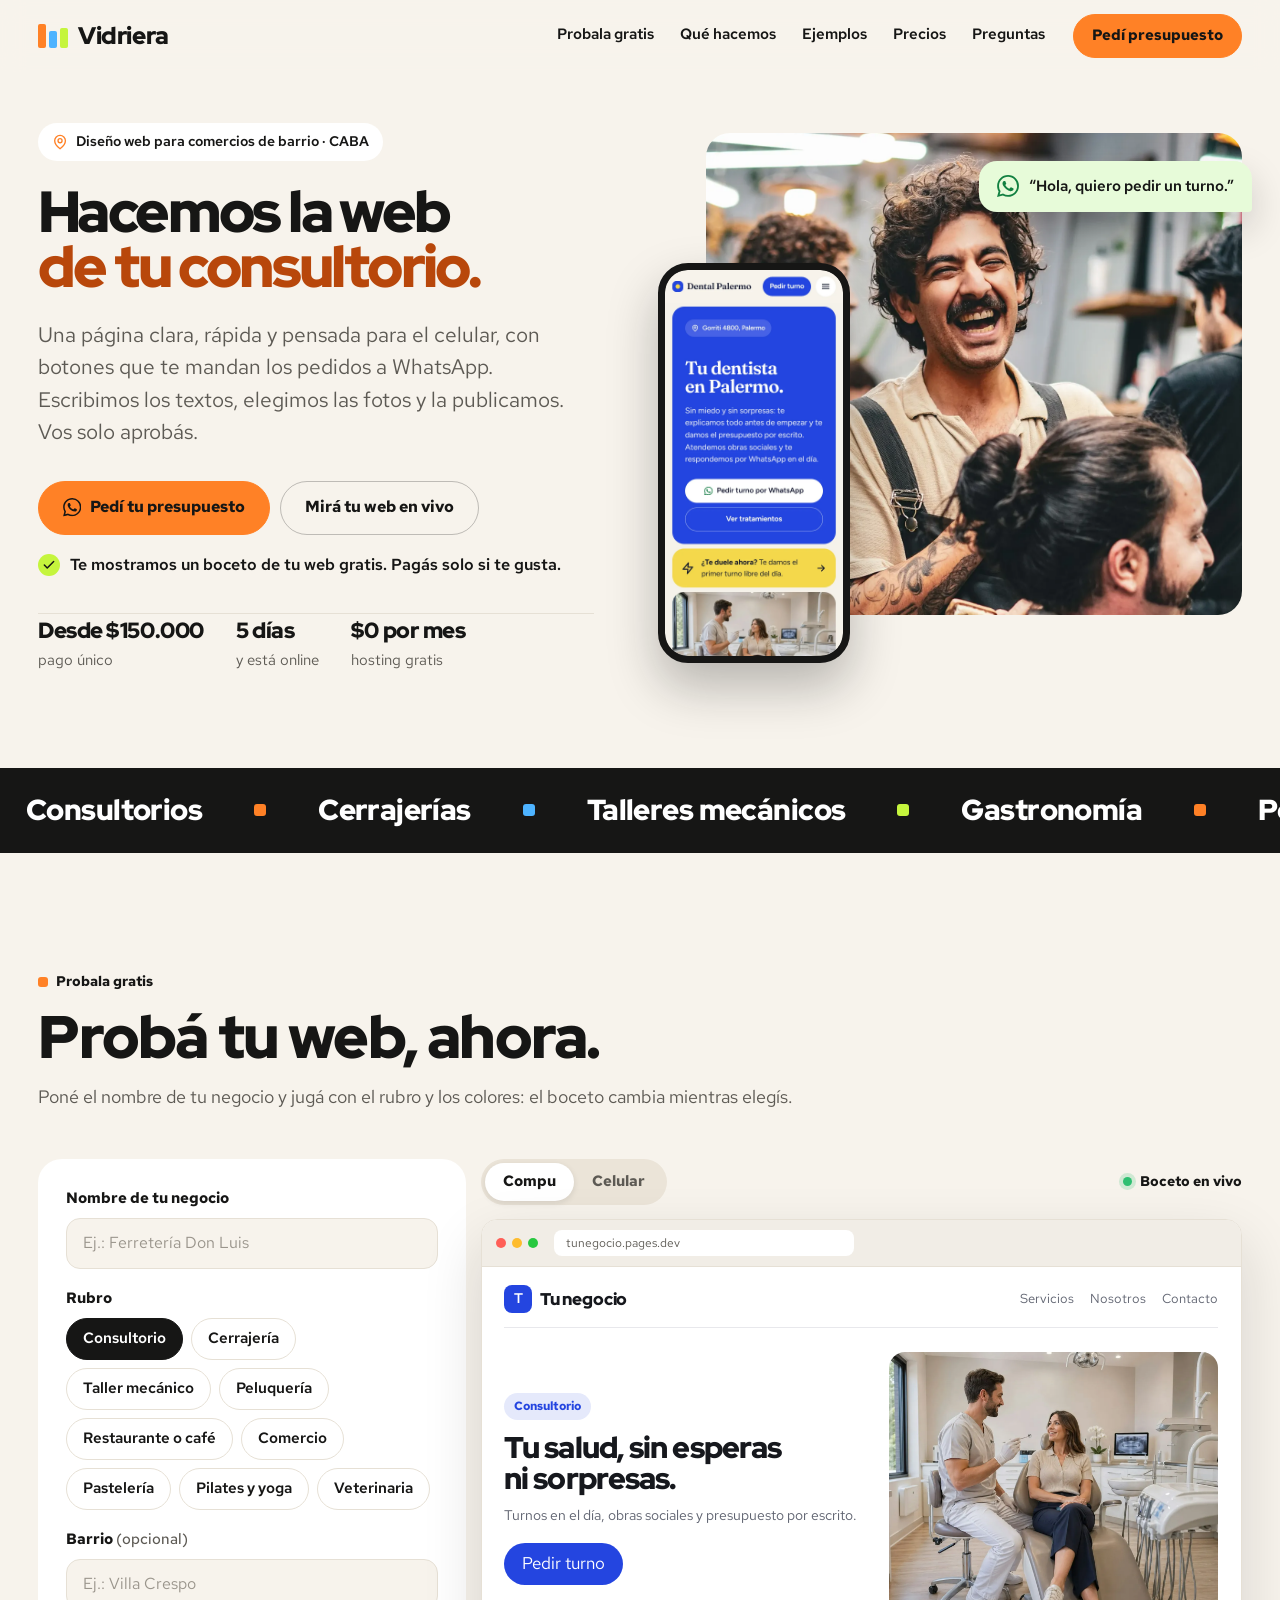
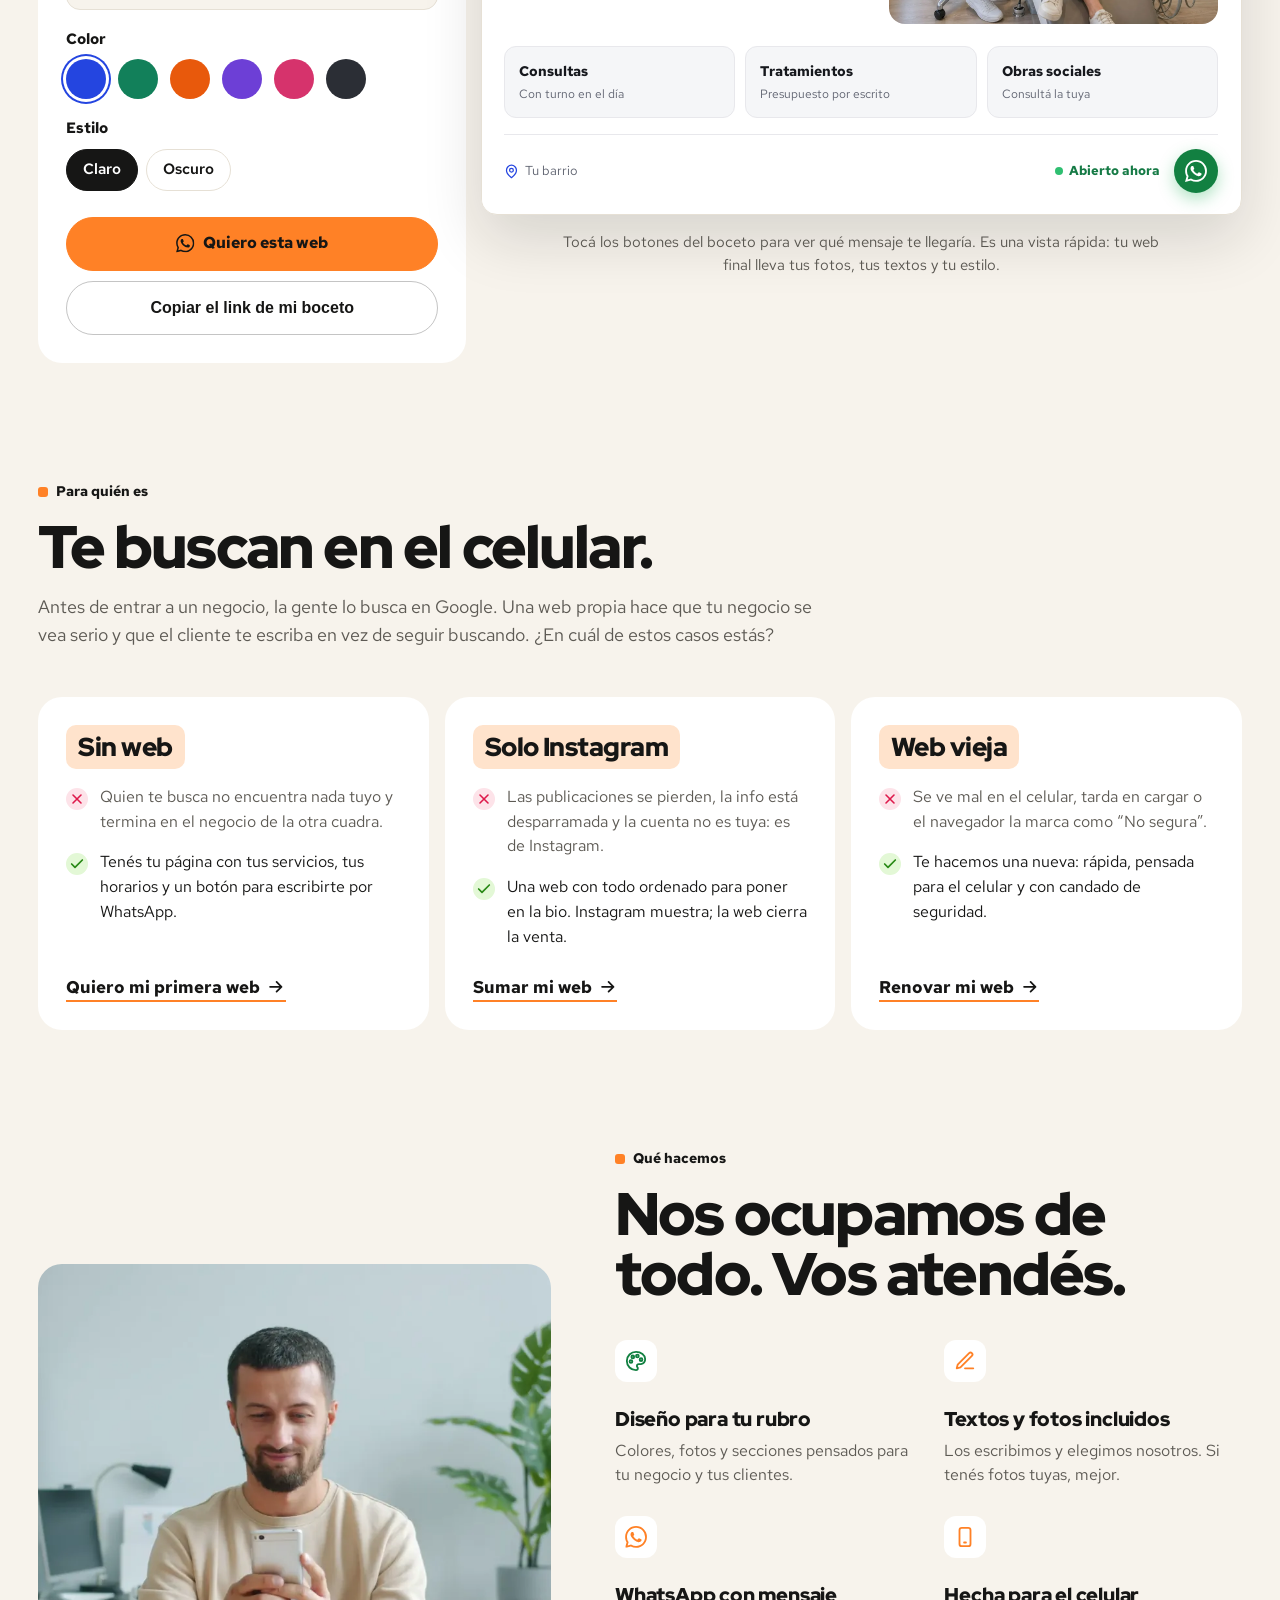
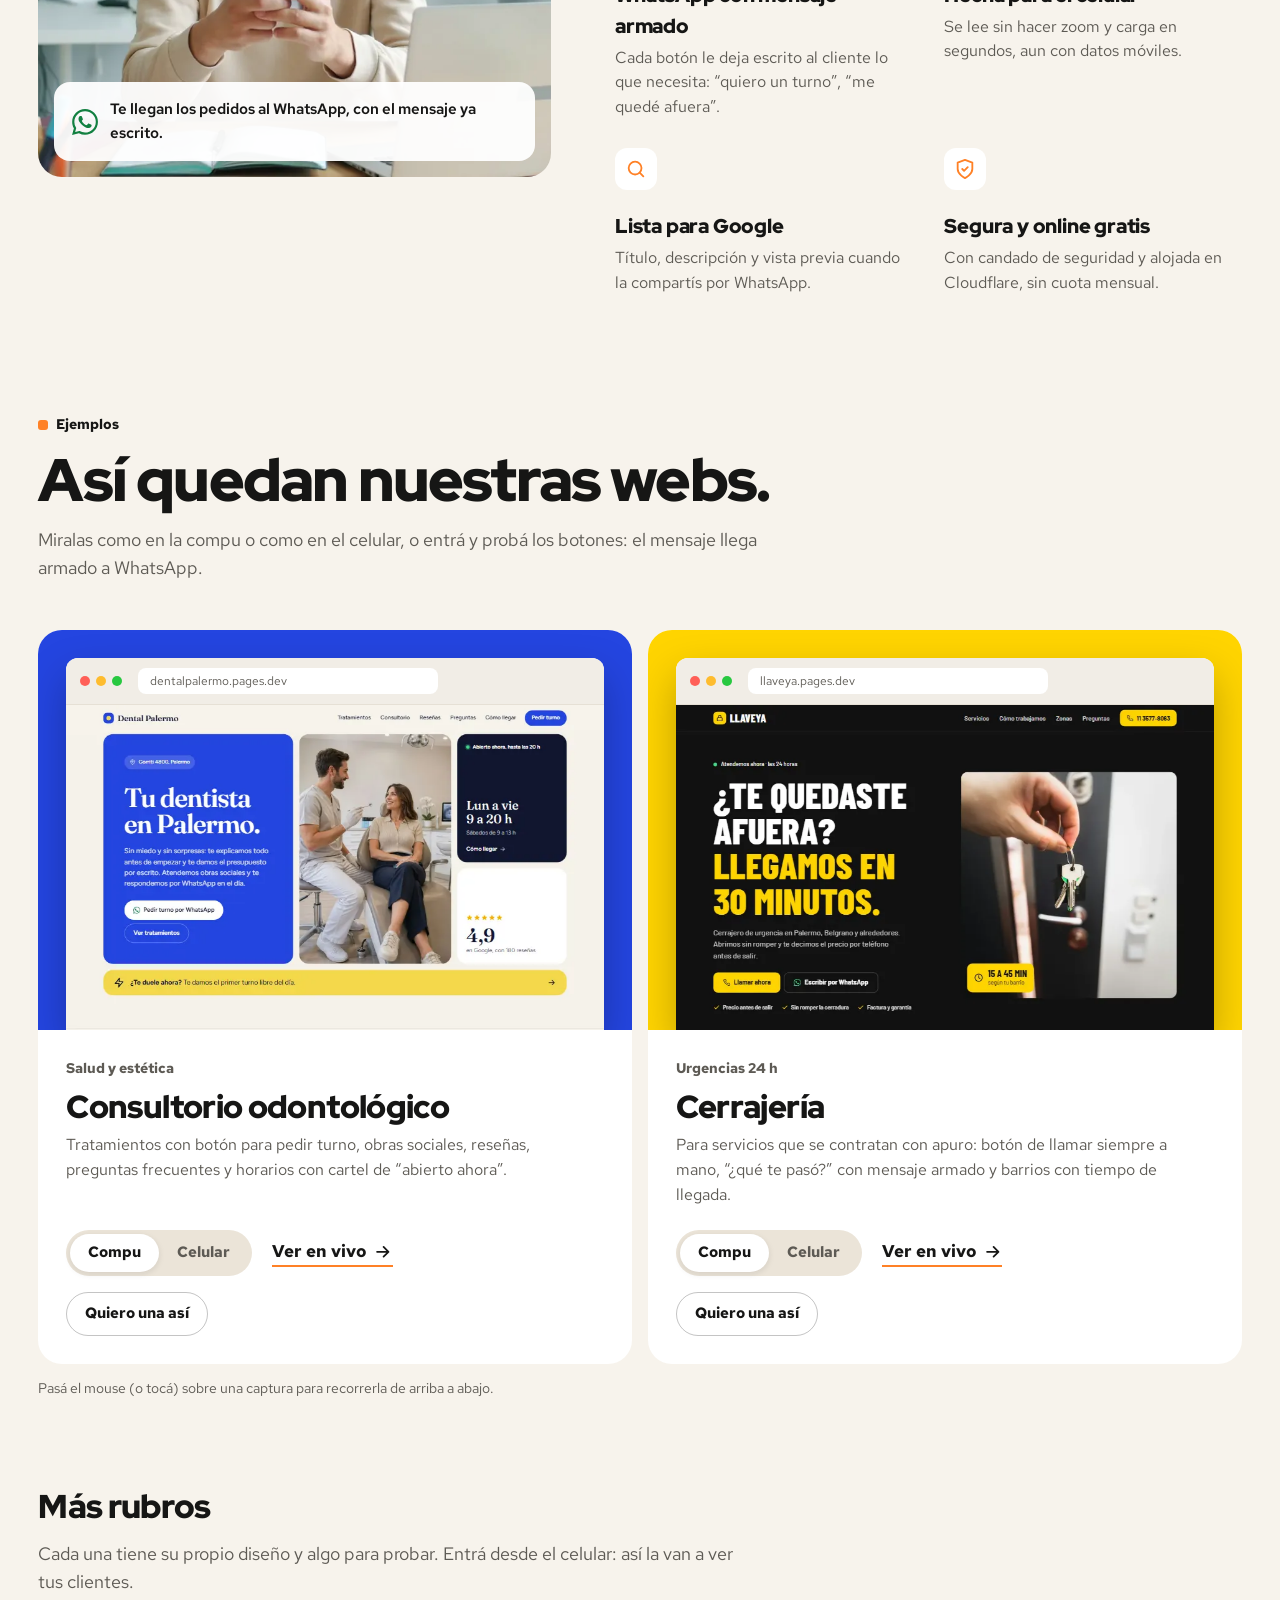
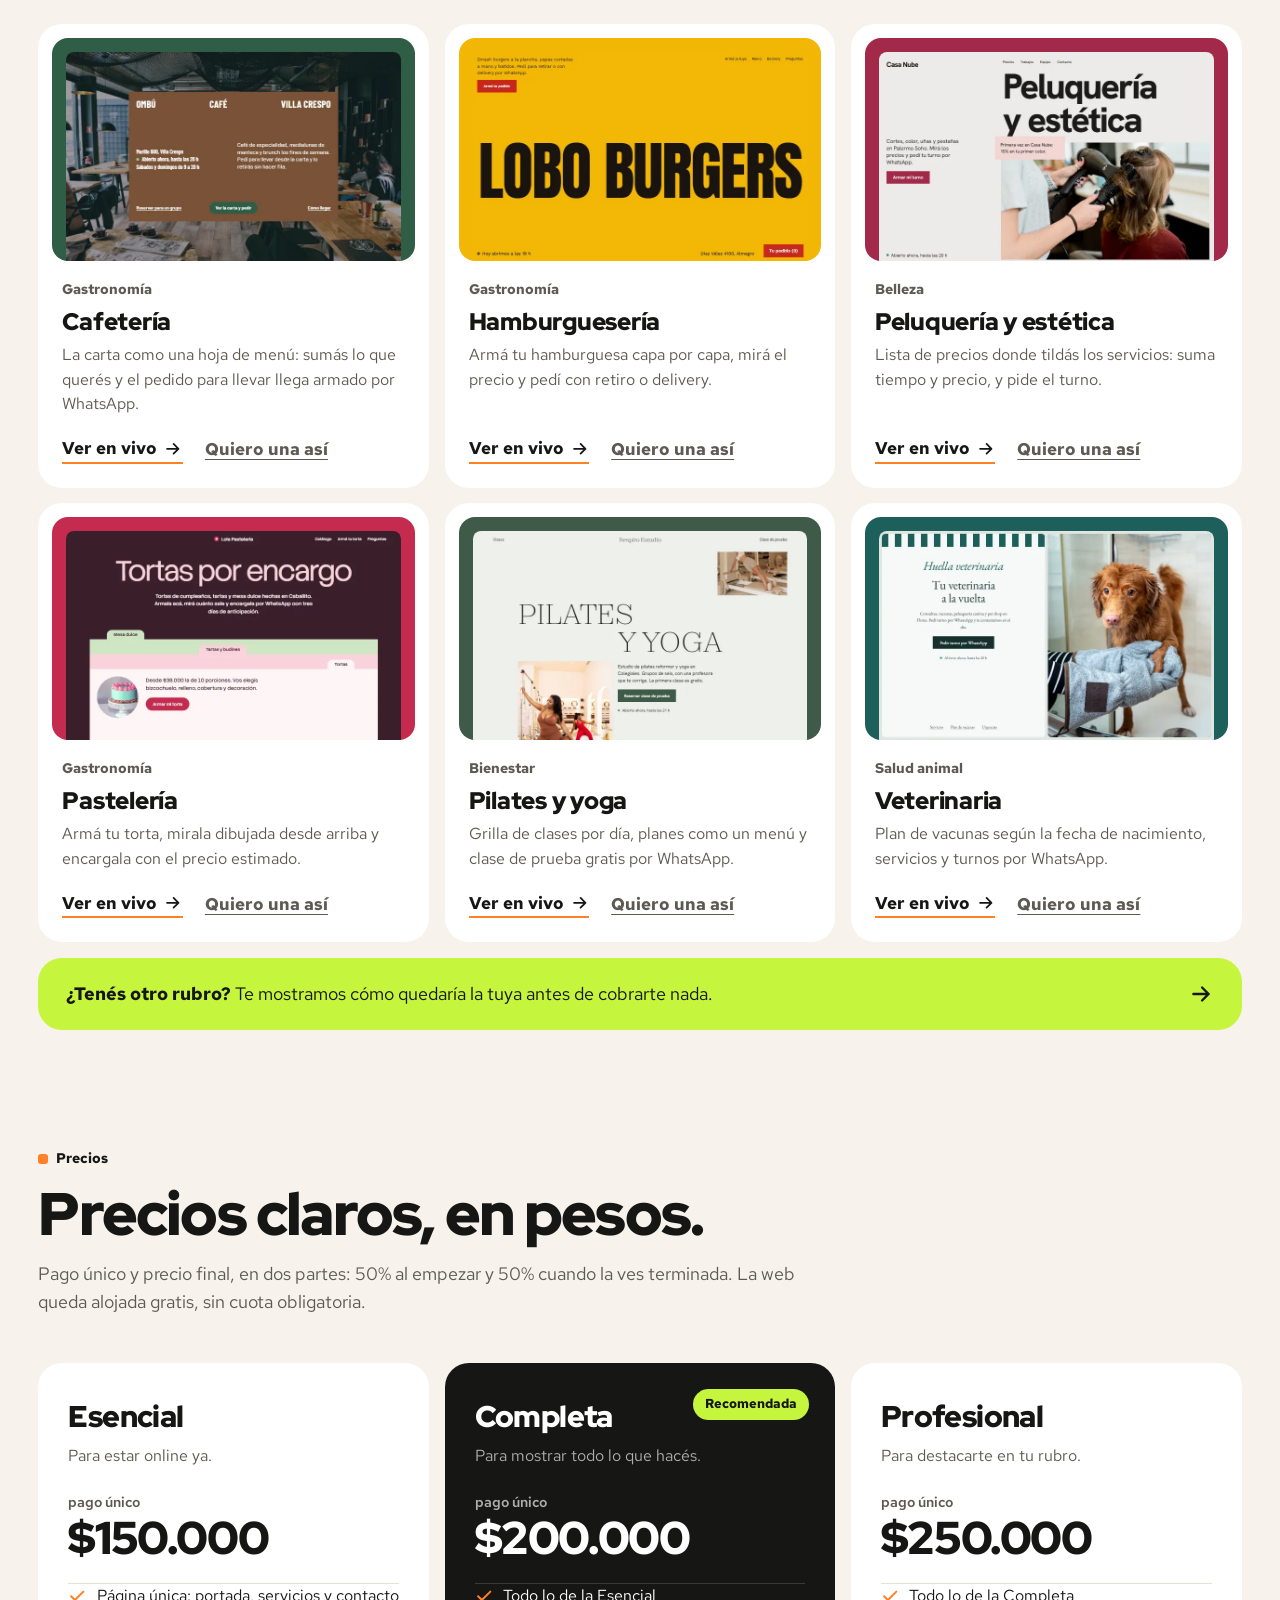
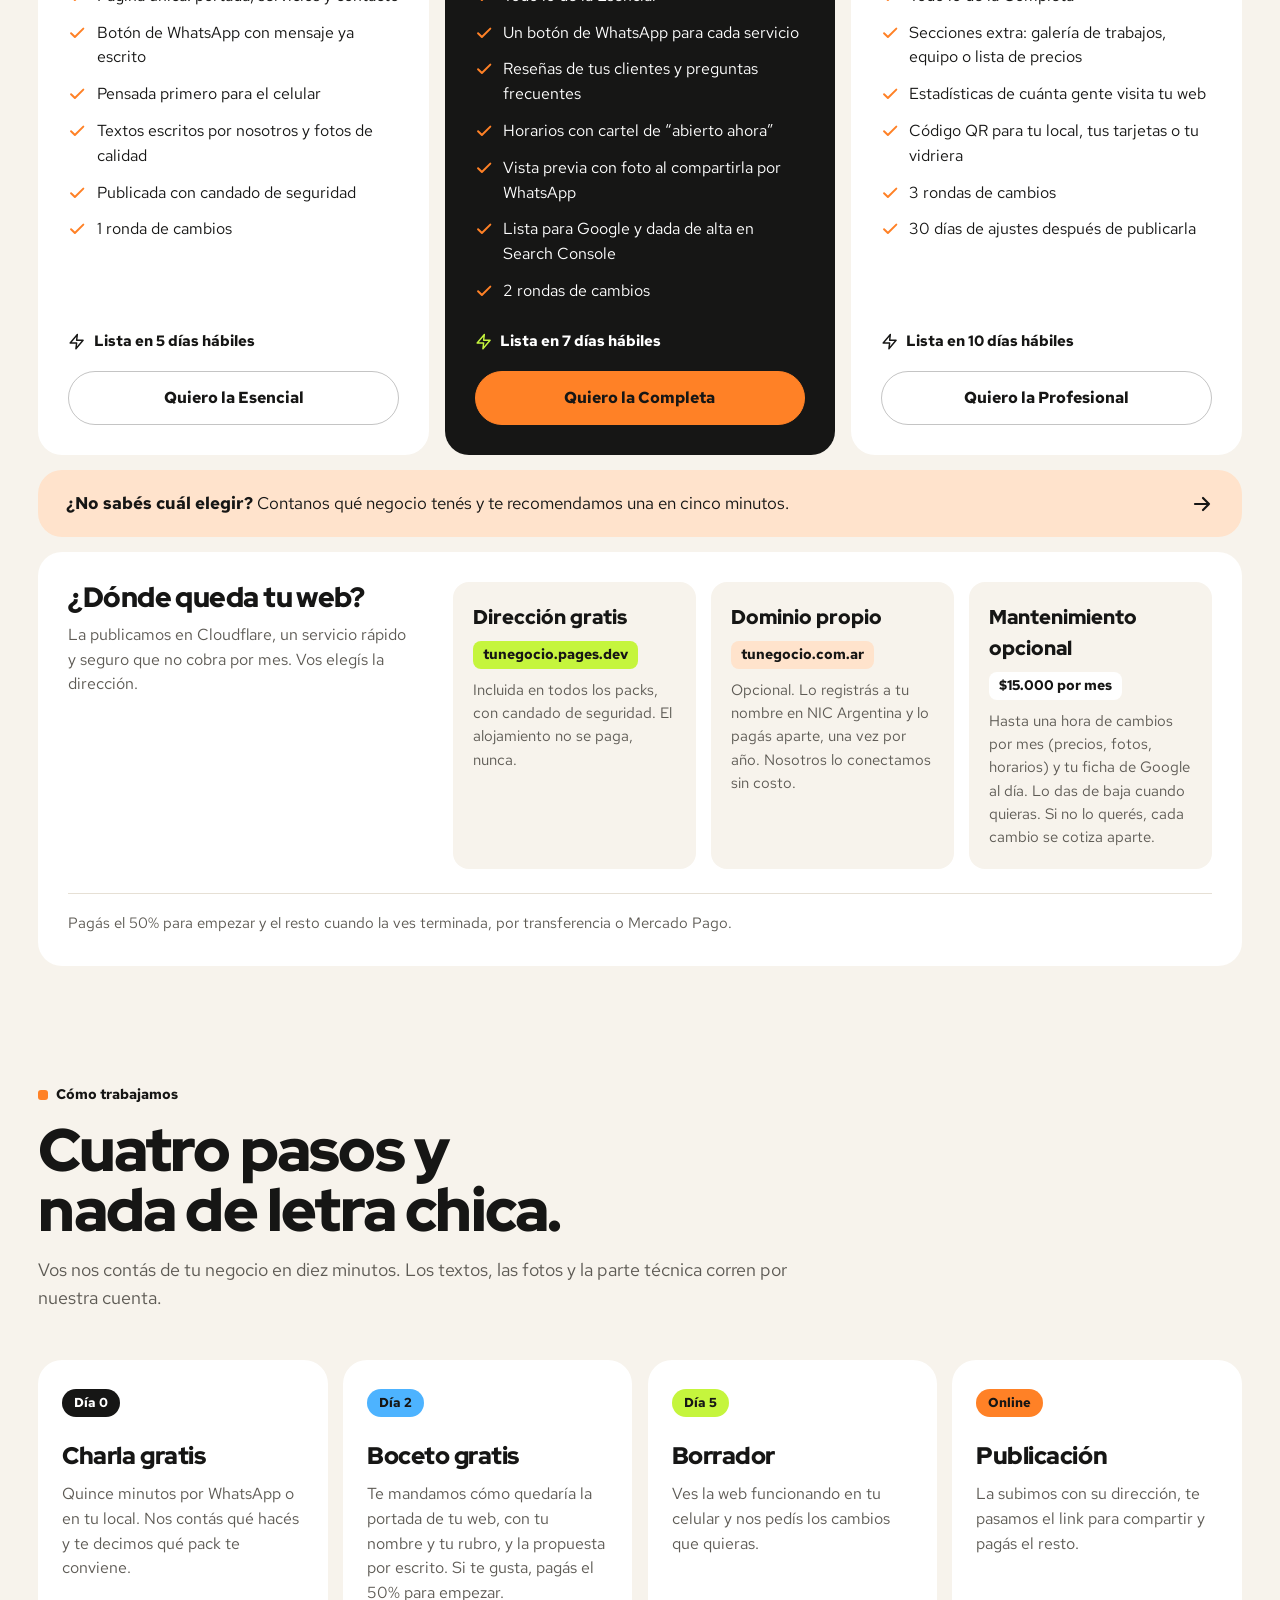
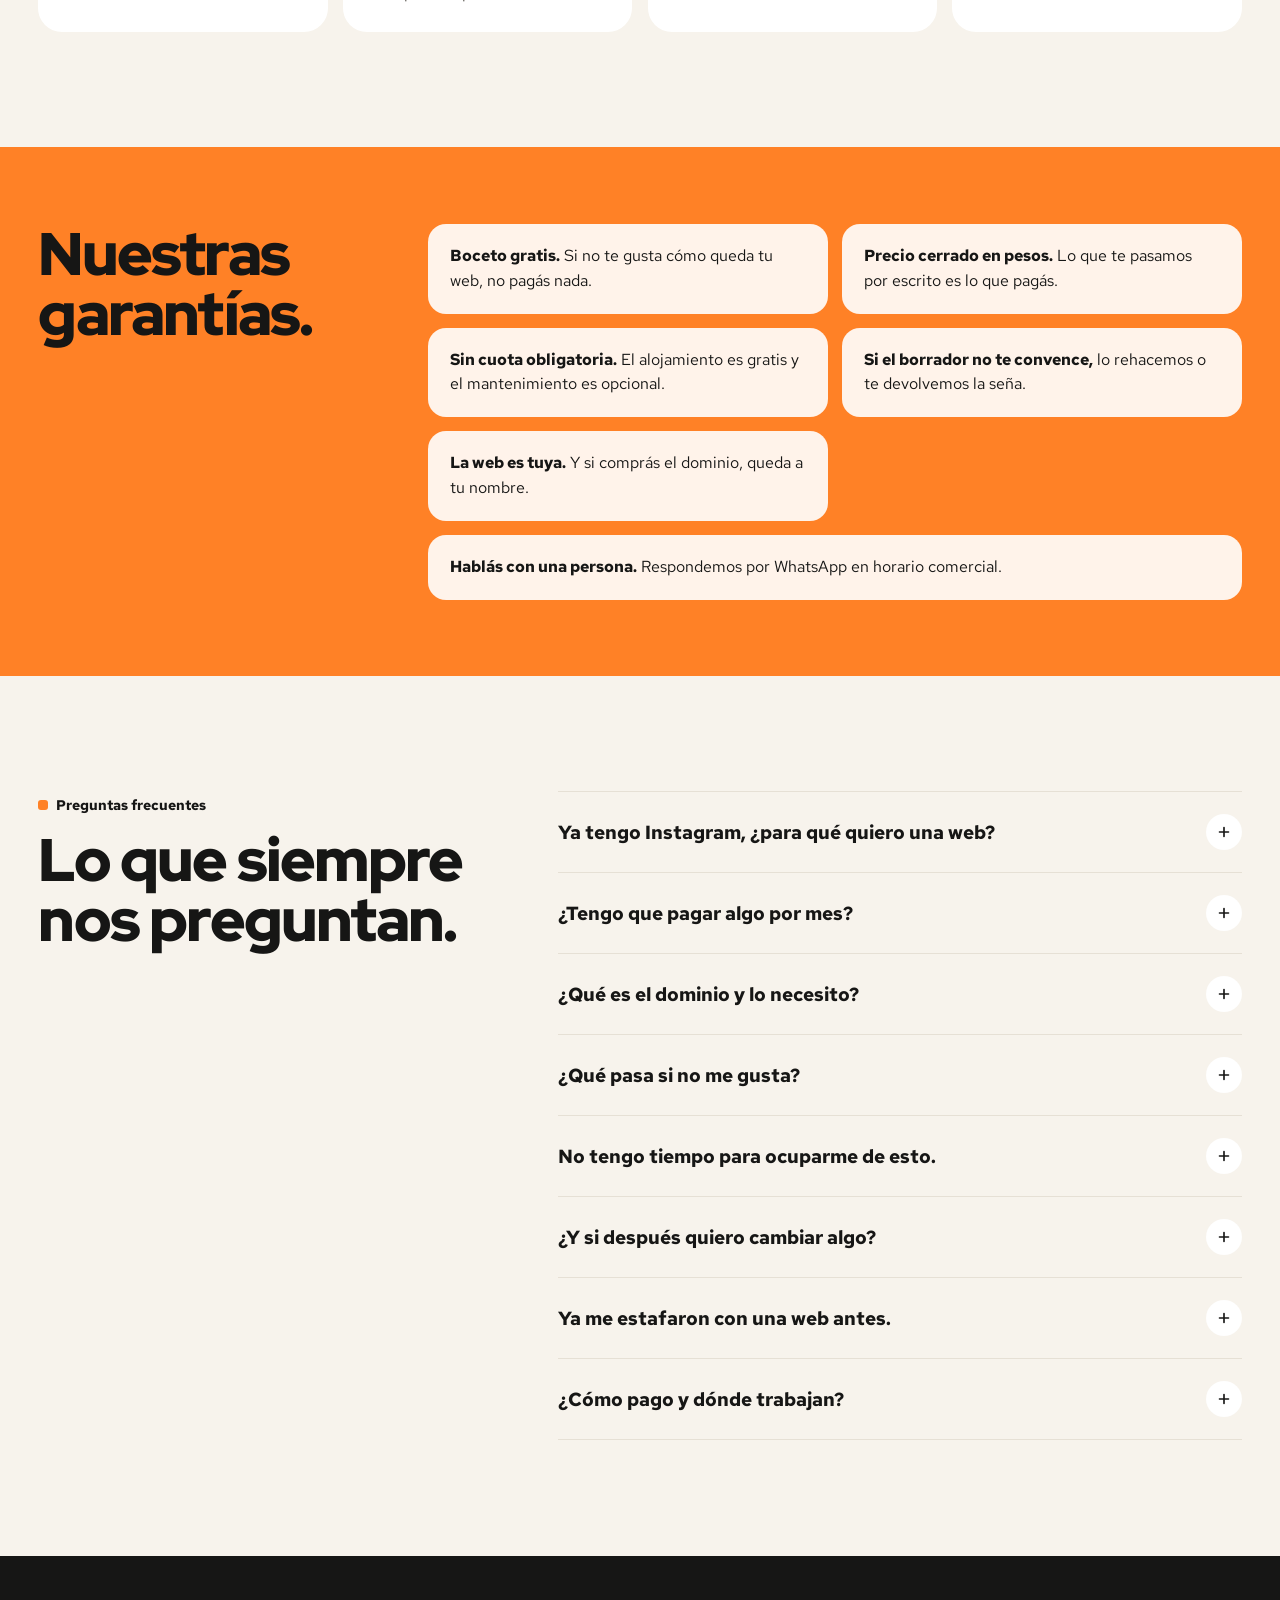
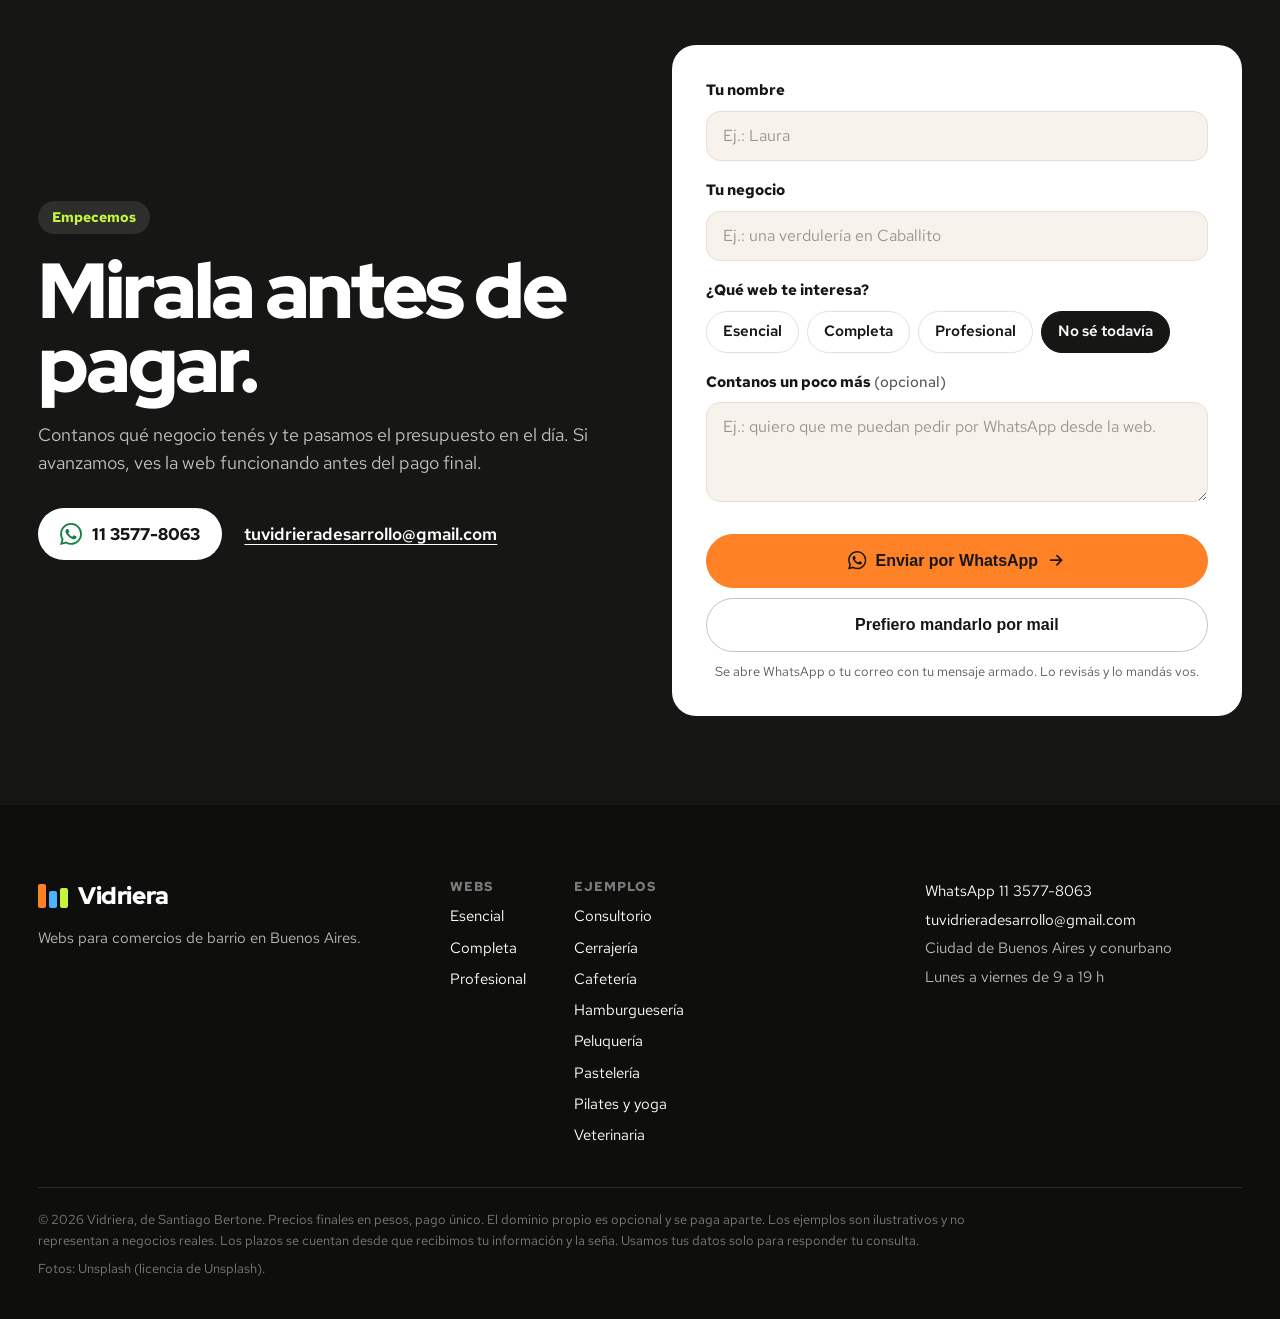
==== commit 867b5abb: "Add files via upload" ====
--- a/vidriera/index.html
+++ b/vidriera/index.html
@@ -504,7 +504,7 @@
       </details>
       <details>
         <summary>¿Cómo pago y dónde trabajan?</summary>
-        <p>Transferencia o Mercado Pago, en pesos: 50% al empezar y 50% al publicar. Atendemos en persona en la Ciudad de Buenos Aires y el conurbano, y por videollamada en todo el país.</p>
+        <p>Transferencia o Mercado Pago, en pesos: 50% al empezar y 50% al publicar. Atendemos a todo el país vía WhatsApp.</p>
       </details>
     </div>
   </section>
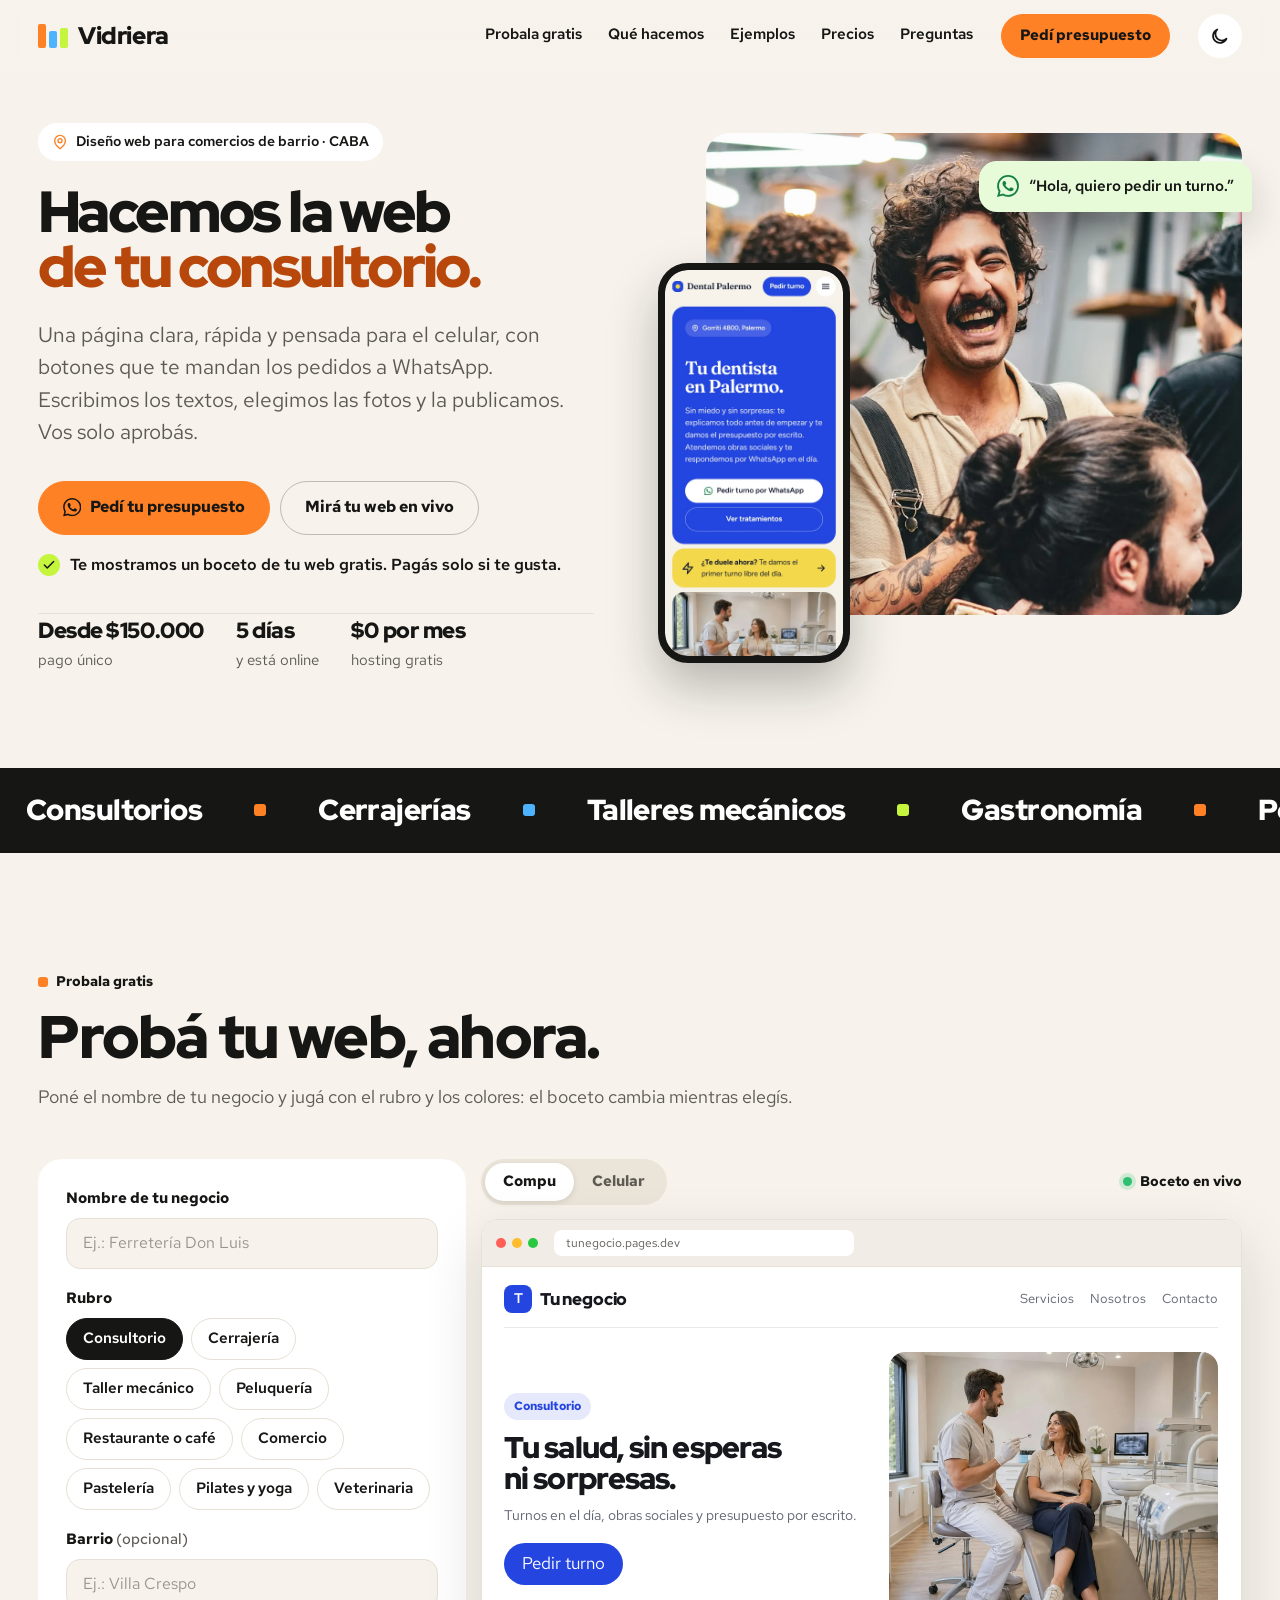
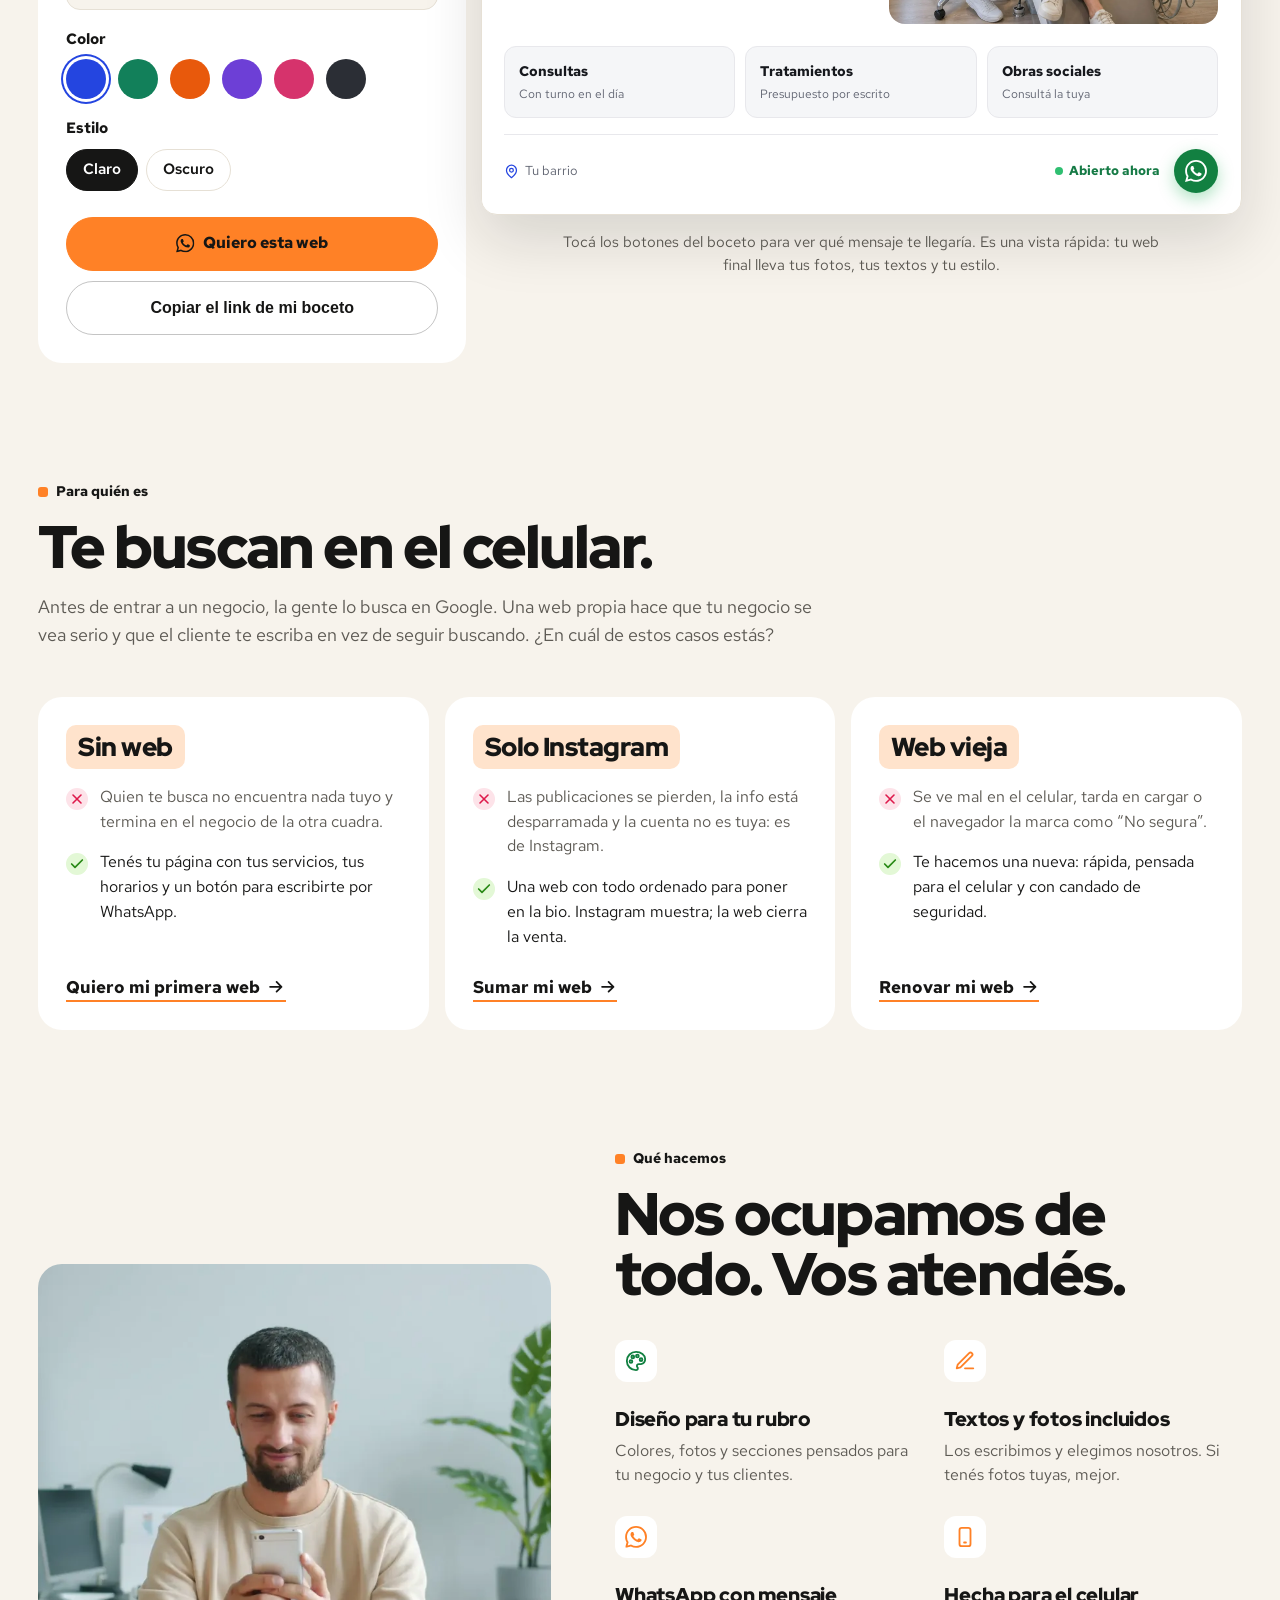
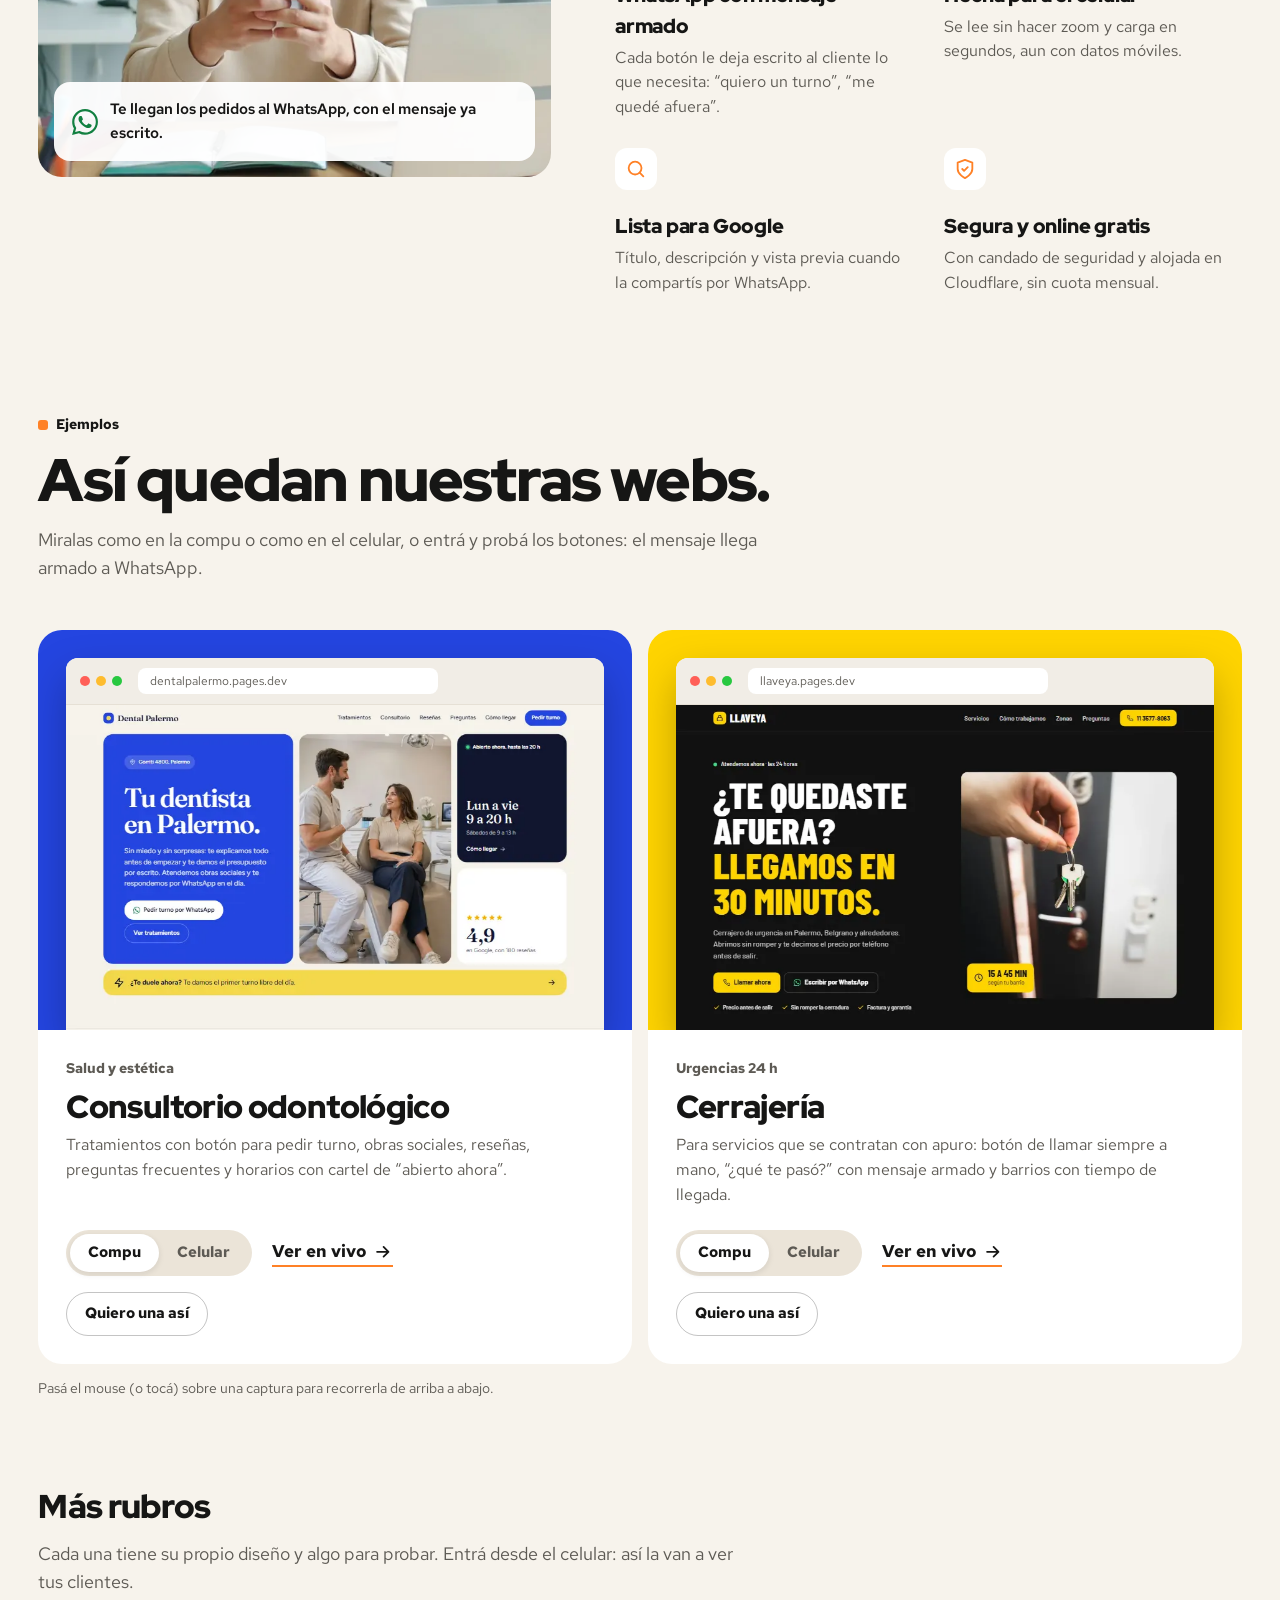
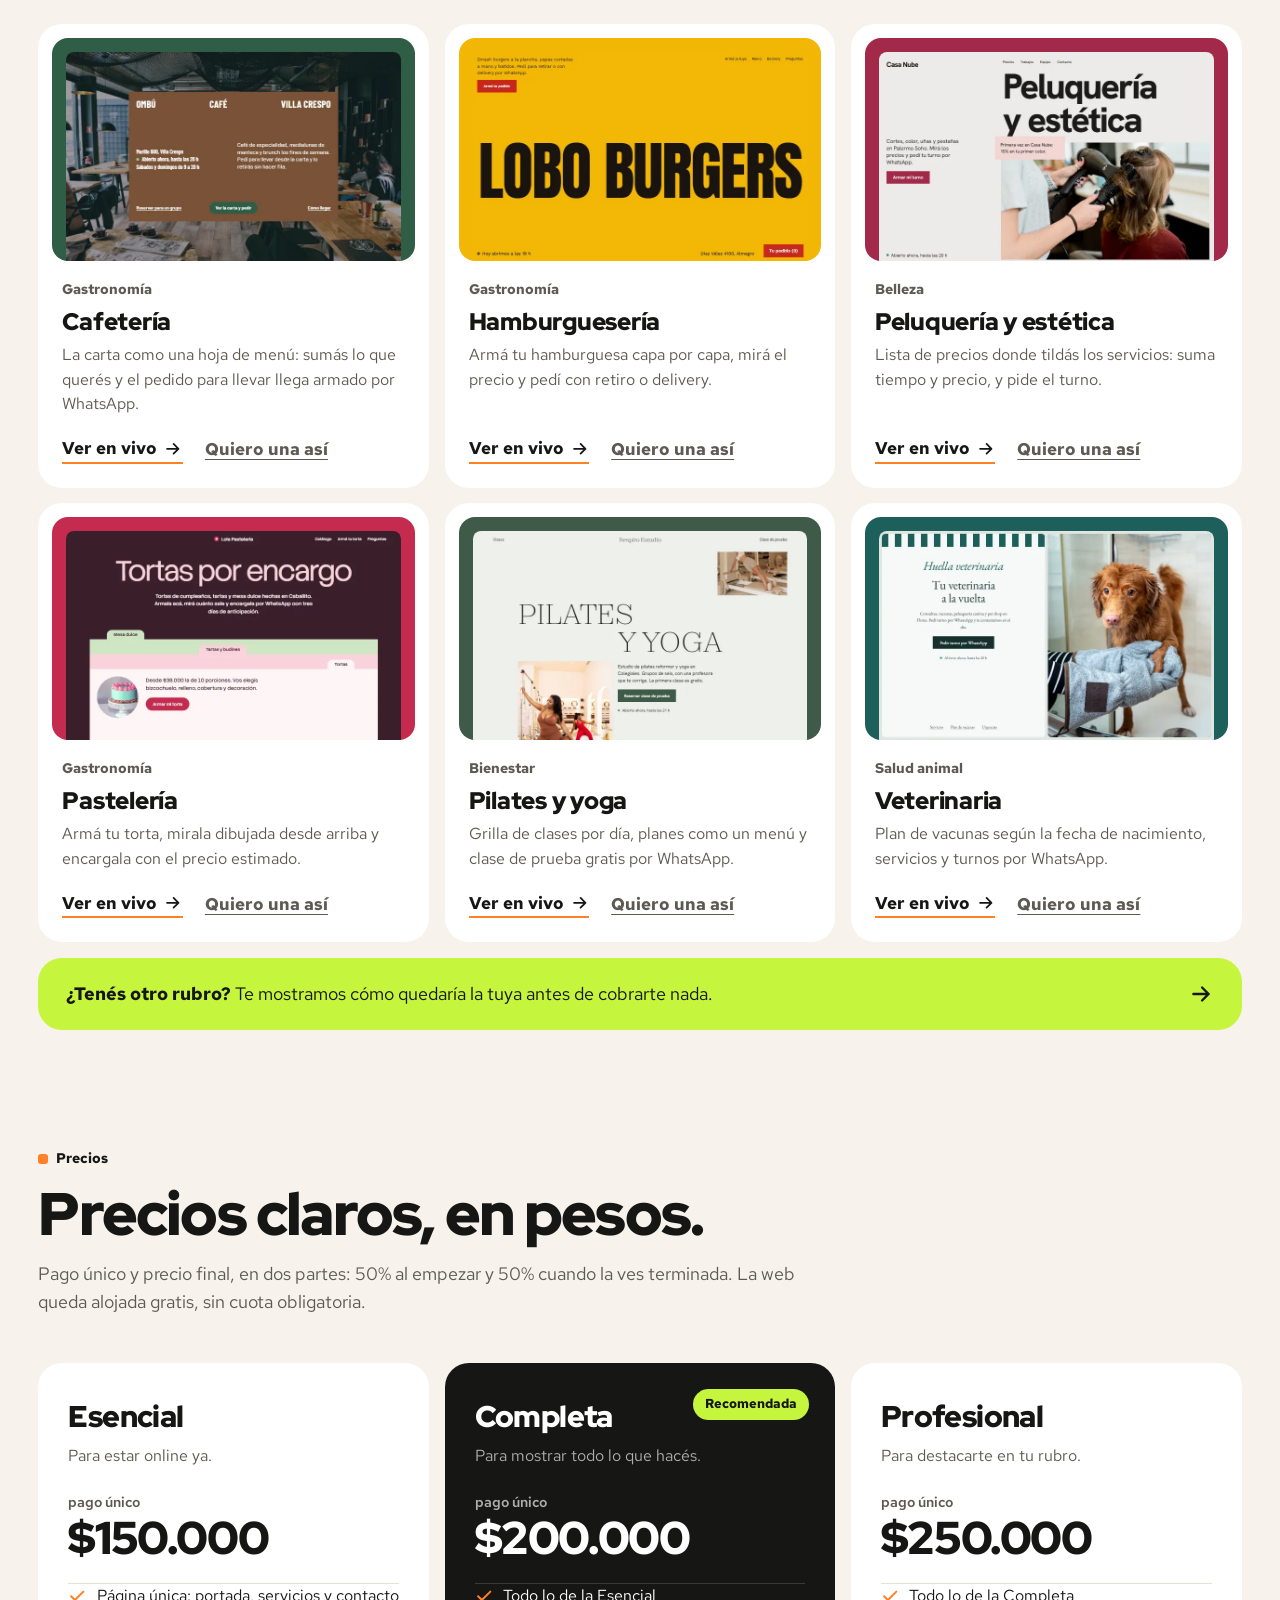
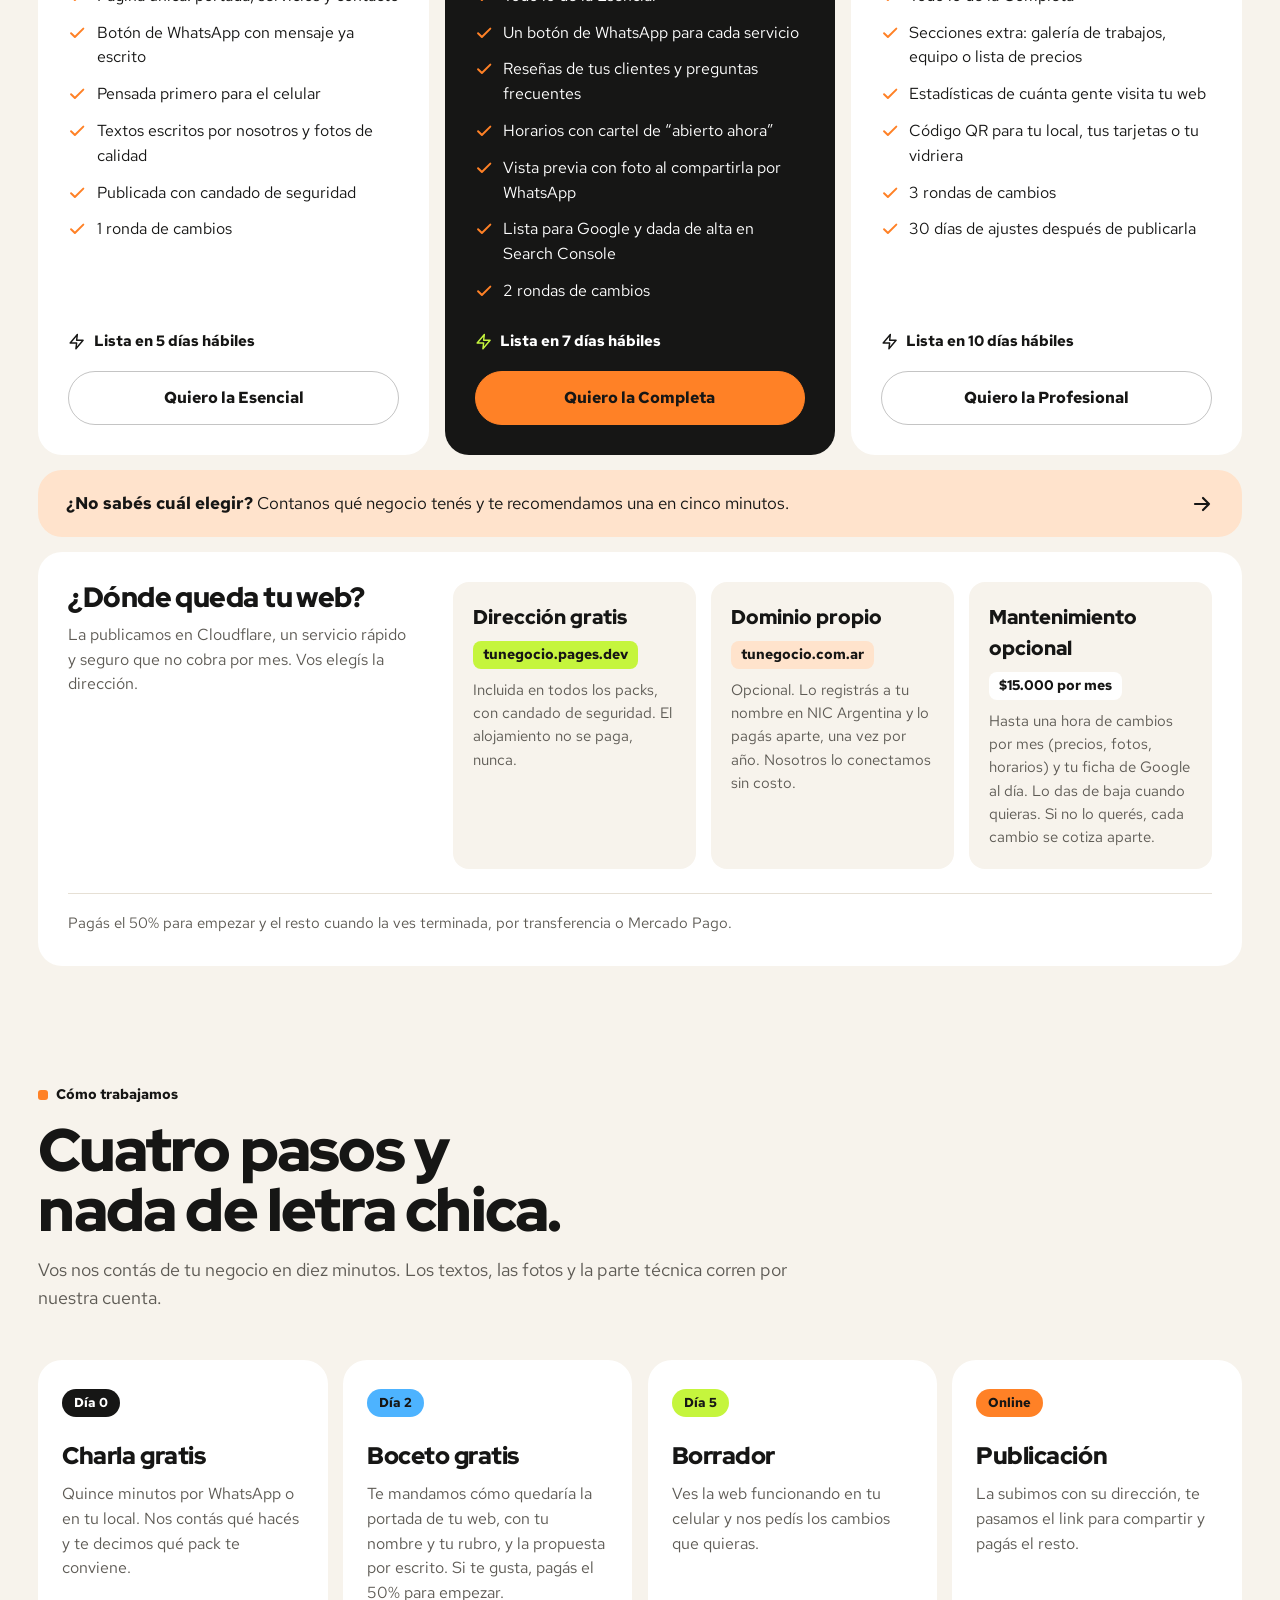
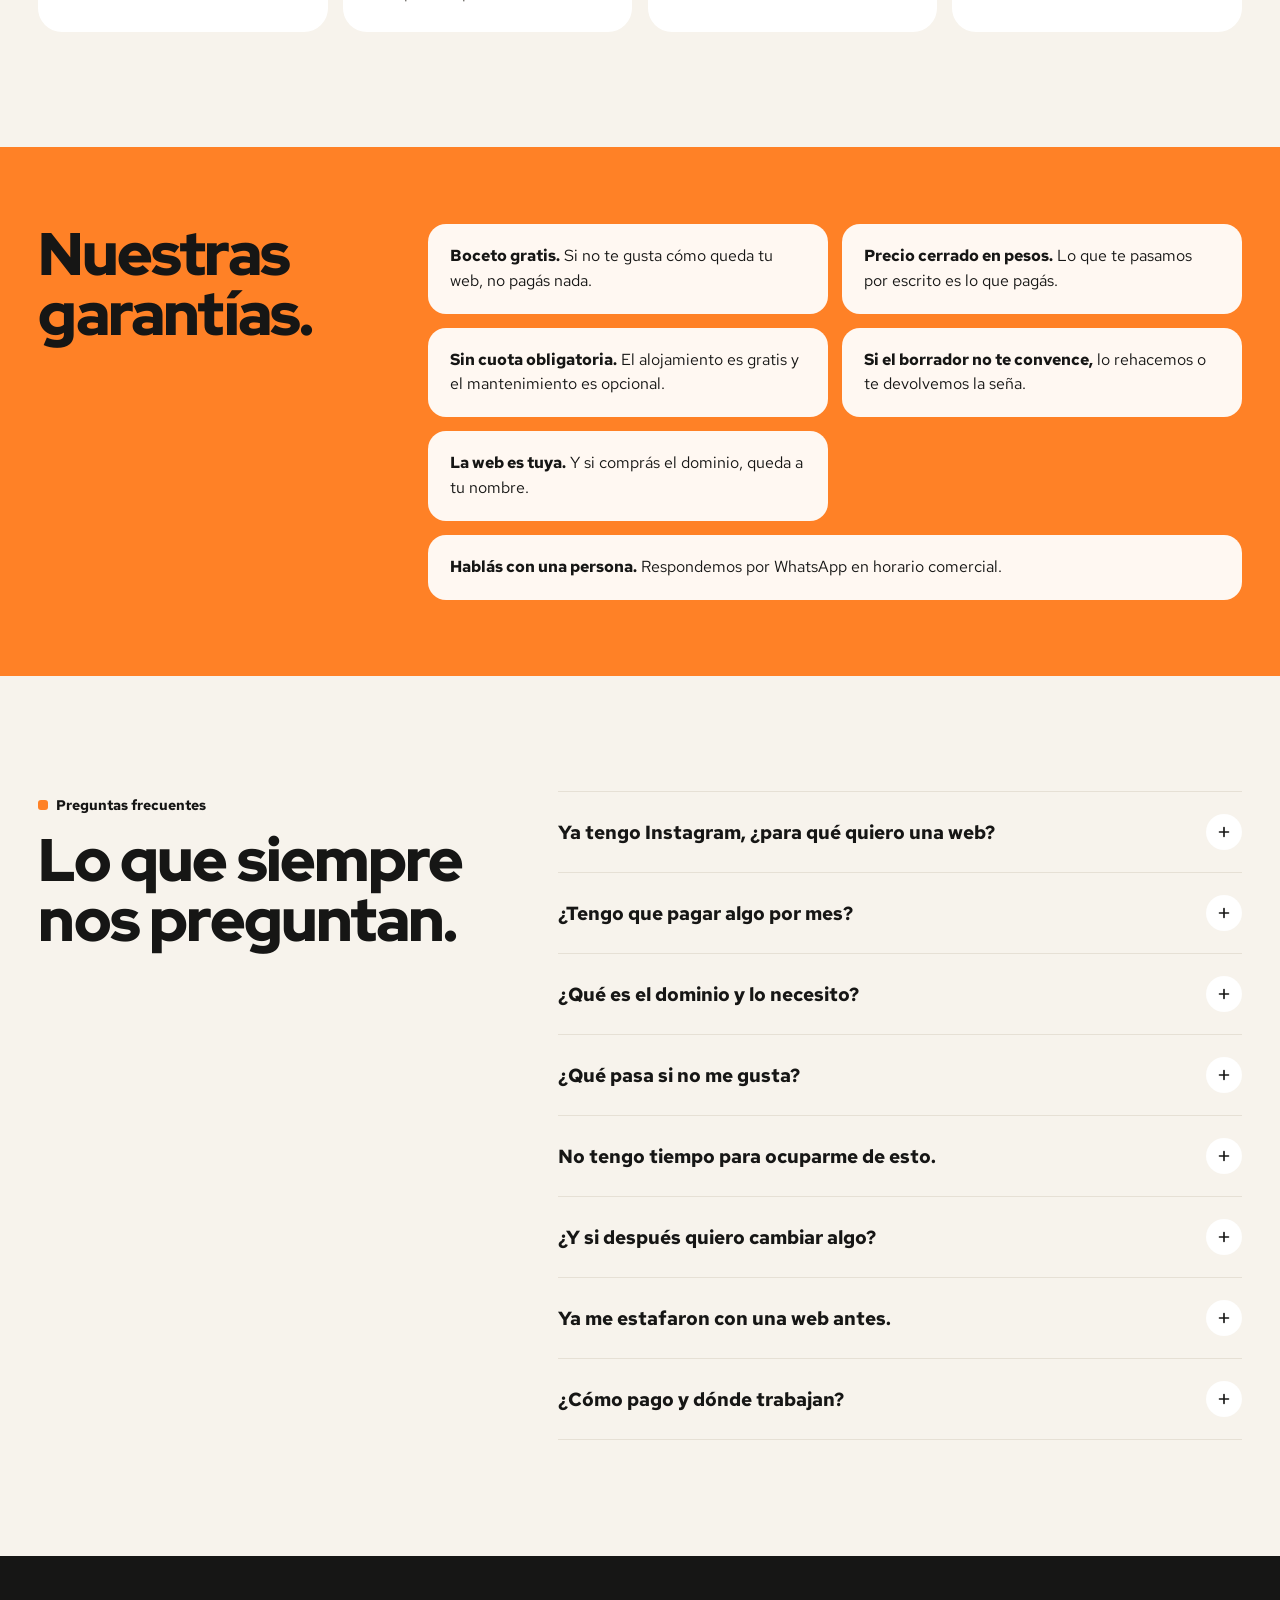
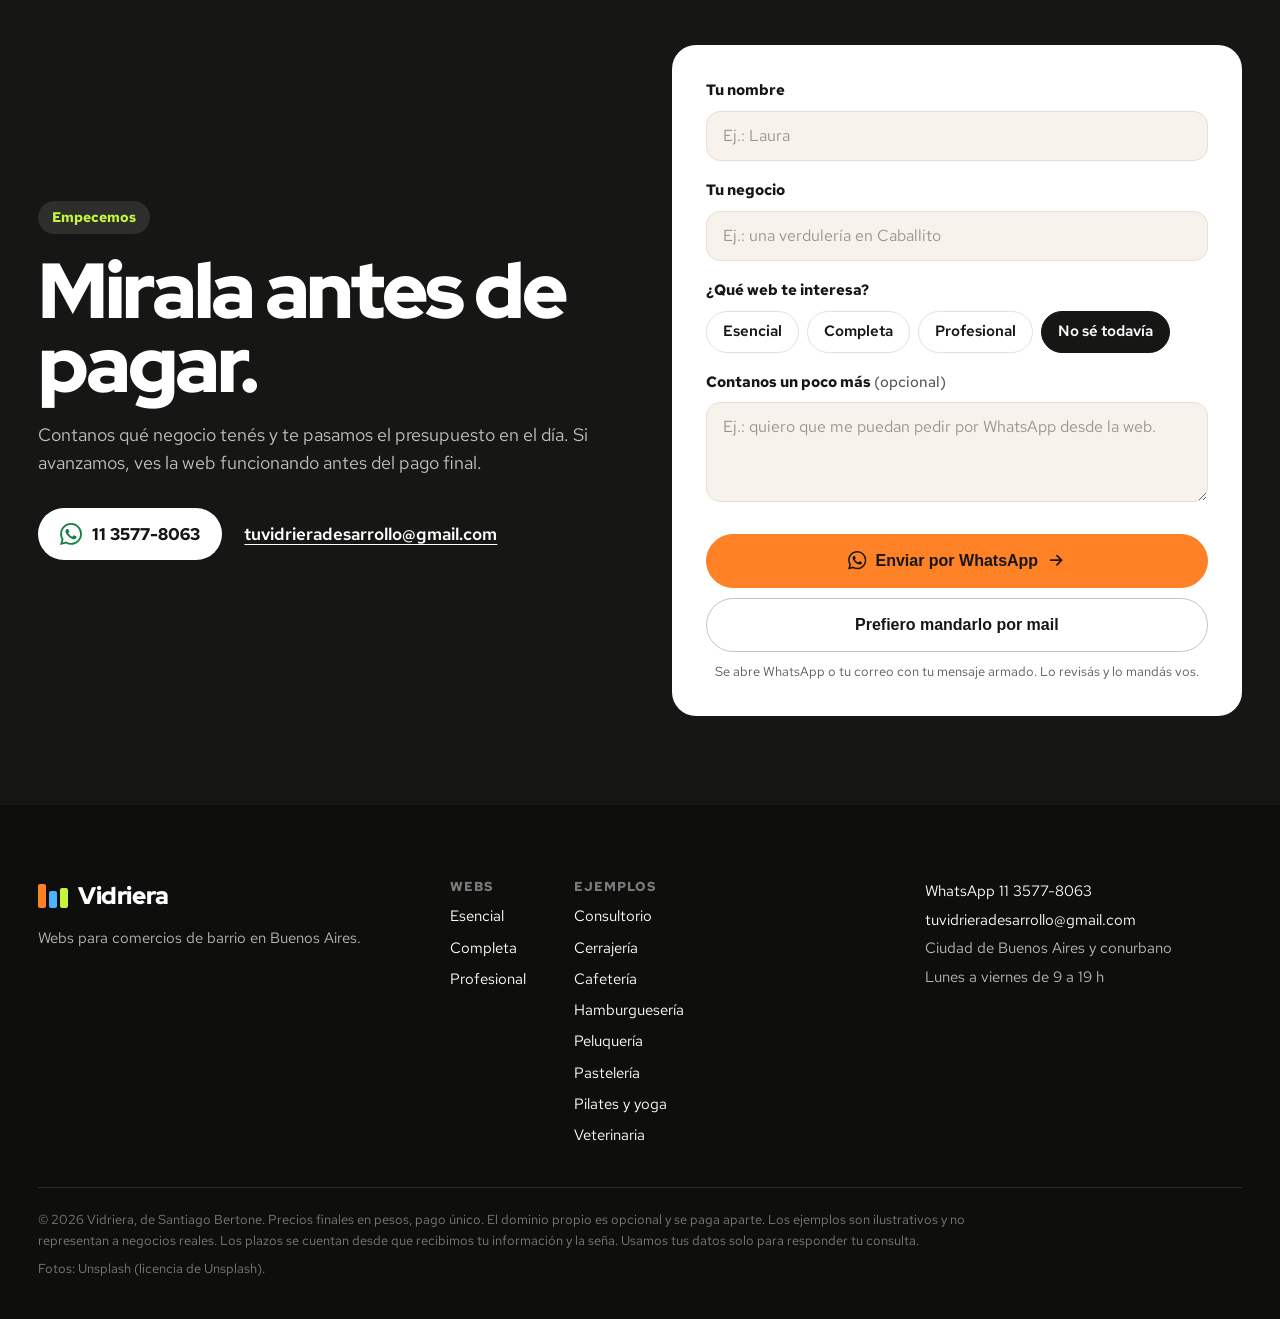
==== commit dc59f161: "Modo oscuro en la web de Vidriera Sigue al modo del sistema hasta que la persona elige con el botón " ====
--- a/vidriera/index.html
+++ b/vidriera/index.html
@@ -21,7 +21,16 @@
   <link rel="preconnect" href="https://fonts.googleapis.com">
   <link rel="preconnect" href="https://fonts.gstatic.com" crossorigin>
   <link href="https://fonts.googleapis.com/css2?family=Red+Hat+Display:wght@700;900&family=Red+Hat+Text:wght@400;500;600;700&display=swap" rel="stylesheet">
-  <script>document.documentElement.classList.add('js')</script>
+  <script>
+    // Modo claro u oscuro: el que eligió la persona, o el del sistema. Va antes del CSS para que no parpadee.
+    (function () {
+      var t; try { t = localStorage.getItem('vidriera-tema'); } catch (e) {}
+      if (t !== 'light' && t !== 'dark') t = matchMedia('(prefers-color-scheme: dark)').matches ? 'dark' : 'light';
+      var r = document.documentElement; r.classList.add('js');
+      r.dataset.theme = t;
+      document.querySelector('meta[name="theme-color"]').content = t === 'dark' ? '#131312' : '#f7f3ec';
+    })();
+  </script>
   <link rel="stylesheet" href="assets/agencia.css">
 </head>
 <body>
@@ -39,6 +48,8 @@
   <symbol id="i-bolt" viewBox="0 0 24 24"><path fill="none" stroke="currentColor" stroke-width="2" stroke-linecap="round" stroke-linejoin="round" d="M13 2 3 14h9l-1 8 10-12h-9z"/></symbol>
   <symbol id="i-pen" viewBox="0 0 24 24"><g fill="none" stroke="currentColor" stroke-width="2" stroke-linecap="round" stroke-linejoin="round"><path d="M12 20h9"/><path d="M16.5 3.5a2.1 2.1 0 0 1 3 3L7 19l-4 1 1-4z"/></g></symbol>
   <symbol id="i-brush" viewBox="0 0 24 24"><g fill="none" stroke="currentColor" stroke-width="2" stroke-linecap="round" stroke-linejoin="round"><circle cx="13.5" cy="6.5" r="1.5"/><circle cx="17.5" cy="10.5" r="1.5"/><circle cx="8.5" cy="7.5" r="1.5"/><circle cx="6.5" cy="12.5" r="1.5"/><path d="M12 2a10 10 0 0 0 0 20c1.1 0 2-.9 2-2 0-.5-.2-1-.5-1.3-.3-.4-.5-.8-.5-1.3 0-1.1.9-2 2-2h2.4A5.6 5.6 0 0 0 22 9.8C22 5.5 17.5 2 12 2z"/></g></symbol>
+  <symbol id="i-luna" viewBox="0 0 24 24"><path fill="none" stroke="currentColor" stroke-width="2" stroke-linecap="round" stroke-linejoin="round" d="M20 14.5A8 8 0 1 1 9.5 4a6.5 6.5 0 0 0 10.5 10.5z"/></symbol>
+  <symbol id="i-sol" viewBox="0 0 24 24"><g fill="none" stroke="currentColor" stroke-width="2" stroke-linecap="round"><circle cx="12" cy="12" r="4.2"/><path d="M12 2.5v2.2M12 19.3v2.2M2.5 12h2.2M19.3 12h2.2M5.3 5.3l1.6 1.6M17.1 17.1l1.6 1.6M5.3 18.7l1.6-1.6M17.1 6.9l1.6-1.6"/></g></symbol>
   <symbol id="i-menu" viewBox="0 0 24 24"><path fill="none" stroke="currentColor" stroke-width="2" stroke-linecap="round" d="M4 7h16M4 12h16M4 17h16"/></symbol>
 </svg>
 
@@ -52,8 +63,10 @@
     <a href="#demos">Ejemplos</a>
     <a href="#precios">Precios</a>
     <a href="#preguntas">Preguntas</a>
+    <button class="theme-row" type="button" data-tema aria-pressed="false"><svg class="i-luna" aria-hidden="true"><use href="#i-luna"/></svg><svg class="i-sol" aria-hidden="true"><use href="#i-sol"/></svg><span>Modo oscuro</span></button>
   </nav>
   <a class="btn btn-small top-cta" href="https://wa.me/5491135778063" data-wa="Hola, quiero un presupuesto para la web de mi negocio.">Pedí presupuesto</a>
+  <button class="theme-btn" type="button" data-tema aria-label="Activar modo oscuro" aria-pressed="false"><svg class="i-luna" aria-hidden="true"><use href="#i-luna"/></svg><svg class="i-sol" aria-hidden="true"><use href="#i-sol"/></svg></button>
   <button class="menu-btn" type="button" aria-expanded="false" aria-controls="nav" aria-label="Abrir el menú"><svg><use href="#i-menu"/></svg></button>
 </header>
 
@@ -504,7 +517,7 @@
       </details>
       <details>
         <summary>¿Cómo pago y dónde trabajan?</summary>
-        <p>Transferencia o Mercado Pago, en pesos: 50% al empezar y 50% al publicar. Atendemos a todo el país vía WhatsApp.</p>
+        <p>Transferencia o Mercado Pago, en pesos: 50% al empezar y 50% al publicar. Atendemos en persona en la Ciudad de Buenos Aires y el conurbano, y por videollamada en todo el país.</p>
       </details>
     </div>
   </section>
--- a/vidriera/assets/agencia.css
+++ b/vidriera/assets/agencia.css
@@ -14,6 +14,31 @@
   --red: #de194b;
   --wa: #128041;
 
+  /* Colores que cambian con el modo oscuro */
+  --on-accent: #161615; /* texto sobre naranja, lima y celeste: siempre oscuro */
+  --dark: #161615; /* bloques oscuros: franja de rubros, plan destacado, cierre */
+  --on-dark: #ffffff;
+  --invert: #161615; /* botón al pasar el mouse y opción elegida */
+  --on-invert: #ffffff;
+  --frame: #161615; /* marco de los celulares */
+  --field: #ffffff; /* cajas claras dentro de tarjetas */
+  --chip: #ebe4d8;
+  --browser: #f1ede6;
+  --top-bg: rgba(247, 243, 236, 0.88);
+  --outline: rgba(22, 22, 21, 0.25);
+  --glass: rgba(255, 255, 255, 0.94);
+  --glass-ink: #161615;
+  --bubble: #e7fbd9;
+  --red-soft: #ffd9e2;
+  --bad-soft: #fde3e9;
+  --good-soft: #e3f8d6;
+  --good: #2a8a17;
+  --footer: #0e0e0d;
+  --placeholder: #9a958c;
+  --featured-ring: none; /* en oscuro, el plan destacado lleva un borde naranja */
+  --plus: url("data:image/svg+xml,%3Csvg xmlns='http://www.w3.org/2000/svg' viewBox='0 0 24 24' fill='none' stroke='%23161615' stroke-width='2.2' stroke-linecap='round'%3E%3Cpath d='M12 6v12M6 12h12'/%3E%3C/svg%3E");
+  color-scheme: light;
+
   --font-display: 'Red Hat Display', system-ui, sans-serif;
   --font-text: 'Red Hat Text', system-ui, sans-serif;
 
@@ -23,6 +48,72 @@
   --max: 1320px;
   --ease: cubic-bezier(0.22, 1, 0.36, 1);
   --inline: max(var(--margin), calc((100% - var(--max)) / 2 + var(--margin)));
+}
+
+/* Modo oscuro: sigue al sistema hasta que la persona elige con el botón (data-theme en <html>) */
+@media (prefers-color-scheme: dark) {
+  :root:not([data-theme="light"]) {
+    --bg: #131312;
+    --surface: #1d1c1a;
+    --ink: #f2eee7;
+    --muted: #ada79c;
+    --line: #383631;
+    --orange-soft: #3d2816;
+    --orange-ink: #ff9a4d;
+    --red: #ff5c80;
+    --dark: #24221f;
+    --invert: #f2eee7;
+    --on-invert: #161615;
+    --frame: #2c2a27;
+    --field: #262522;
+    --chip: #2a2825;
+    --browser: #262522;
+    --top-bg: rgba(19, 19, 18, 0.86);
+    --outline: rgba(242, 238, 231, 0.3);
+    --glass: rgba(29, 28, 26, 0.94);
+    --glass-ink: #f2eee7;
+    --bubble: #1e3a24;
+    --red-soft: #4a1f2a;
+    --bad-soft: #4a1f2a;
+    --good-soft: #1f3a1c;
+    --good: #7ddc68;
+    --footer: #0b0b0a;
+    --placeholder: #7d786f;
+    --featured-ring: inset 0 0 0 2px var(--orange);
+    --plus: url("data:image/svg+xml,%3Csvg xmlns='http://www.w3.org/2000/svg' viewBox='0 0 24 24' fill='none' stroke='%23f2eee7' stroke-width='2.2' stroke-linecap='round'%3E%3Cpath d='M12 6v12M6 12h12'/%3E%3C/svg%3E");
+    color-scheme: dark;
+  }
+}
+:root[data-theme="dark"] {
+  --bg: #131312;
+  --surface: #1d1c1a;
+  --ink: #f2eee7;
+  --muted: #ada79c;
+  --line: #383631;
+  --orange-soft: #3d2816;
+  --orange-ink: #ff9a4d;
+  --red: #ff5c80;
+  --dark: #24221f;
+  --invert: #f2eee7;
+  --on-invert: #161615;
+  --frame: #2c2a27;
+  --field: #262522;
+  --chip: #2a2825;
+  --browser: #262522;
+  --top-bg: rgba(19, 19, 18, 0.86);
+  --outline: rgba(242, 238, 231, 0.3);
+  --glass: rgba(29, 28, 26, 0.94);
+  --glass-ink: #f2eee7;
+  --bubble: #1e3a24;
+  --red-soft: #4a1f2a;
+  --bad-soft: #4a1f2a;
+  --good-soft: #1f3a1c;
+  --good: #7ddc68;
+  --footer: #0b0b0a;
+  --placeholder: #7d786f;
+  --featured-ring: inset 0 0 0 2px var(--orange);
+  --plus: url("data:image/svg+xml,%3Csvg xmlns='http://www.w3.org/2000/svg' viewBox='0 0 24 24' fill='none' stroke='%23f2eee7' stroke-width='2.2' stroke-linecap='round'%3E%3Cpath d='M12 6v12M6 12h12'/%3E%3C/svg%3E");
+  color-scheme: dark;
 }
 
 *, *::before, *::after { box-sizing: border-box; }
@@ -39,16 +130,16 @@
 :focus-visible { outline: 3px solid var(--orange); outline-offset: 3px; }
 
 /* ---------- piezas comunes ---------- */
-.btn { display: inline-flex; align-items: center; justify-content: center; gap: 0.55em; min-height: 54px; padding: 0 1.5em; border-radius: 999px; background: var(--orange); color: var(--ink); border: 1.5px solid var(--orange); font-weight: 700; font-size: 16px; text-decoration: none; white-space: nowrap; transition: transform 160ms var(--ease), background-color 200ms ease, border-color 200ms ease, color 200ms ease; }
+.btn { display: inline-flex; align-items: center; justify-content: center; gap: 0.55em; min-height: 54px; padding: 0 1.5em; border-radius: 999px; background: var(--orange); color: var(--on-accent); border: 1.5px solid var(--orange); font-weight: 700; font-size: 16px; text-decoration: none; white-space: nowrap; transition: transform 160ms var(--ease), background-color 200ms ease, border-color 200ms ease, color 200ms ease; }
 .btn:active { transform: scale(0.97); }
 .btn-small { min-height: 44px; padding: 0 1.2em; font-size: 15px; }
-.btn-outline { background: transparent; border-color: rgba(22, 22, 21, 0.25); }
+.btn-outline { background: transparent; border-color: var(--outline); color: var(--ink); }
 @media (hover: hover) {
-  .btn:hover { background: var(--ink); border-color: var(--ink); color: #fff; }
-  .btn-outline:hover { background: var(--ink); color: #fff; }
-}
-
-.eyebrow { display: inline-flex; align-items: center; gap: 8px; font-size: 14px; font-weight: 700; color: var(--ink); margin-bottom: 14px; }
+  .btn:hover { background: var(--invert); border-color: var(--invert); color: var(--on-invert); }
+  .btn-outline:hover { background: var(--invert); color: var(--on-invert); }
+}
+
+.eyebrow { display: inline-flex; align-items: center; gap: 8px; font-size: 14px; font-weight: 700; color: inherit; margin-bottom: 14px; }
 .eyebrow::before { content: ""; width: 10px; height: 10px; border-radius: 3px; background: var(--orange); }
 .h2 { font-family: var(--font-display); font-weight: 900; font-size: clamp(34px, 2rem + 2.2vw, 64px); line-height: 1; letter-spacing: -0.03em; text-wrap: balance; }
 .section { max-width: var(--max); margin: 0 auto; padding: clamp(64px, 9vw, 128px) var(--margin) 0; }
@@ -56,7 +147,7 @@
 .section-sub { margin-top: 16px; color: var(--muted); font-size: 18px; }
 
 /* ---------- cabecera ---------- */
-.top { position: sticky; top: 0; z-index: 30; display: flex; align-items: center; gap: 28px; padding: 14px var(--inline); background: rgba(247, 243, 236, 0.88); backdrop-filter: blur(12px); -webkit-backdrop-filter: blur(12px); transition: box-shadow 200ms ease; }
+.top { position: sticky; top: 0; z-index: 30; display: flex; align-items: center; gap: 28px; padding: 14px var(--inline); background: var(--top-bg); backdrop-filter: blur(12px); -webkit-backdrop-filter: blur(12px); transition: box-shadow 200ms ease; }
 .top.is-scrolled { box-shadow: 0 1px 0 var(--line); }
 .brand { display: inline-flex; align-items: center; gap: 10px; font-family: var(--font-display); font-weight: 900; font-size: 24px; letter-spacing: -0.02em; text-decoration: none; white-space: nowrap; }
 .brand-blocks { display: inline-flex; align-items: flex-end; gap: 3px; height: 24px; }
@@ -69,15 +160,23 @@
 @media (hover: hover) { .nav a:hover { border-color: var(--orange); } }
 .menu-btn { display: none; width: 44px; height: 44px; border: 0; border-radius: 50%; background: var(--surface); color: var(--ink); align-items: center; justify-content: center; cursor: pointer; }
 .menu-btn svg { width: 22px; height: 22px; }
+.theme-btn { flex: none; display: inline-flex; width: 44px; height: 44px; border: 0; border-radius: 50%; background: var(--surface); color: var(--ink); align-items: center; justify-content: center; cursor: pointer; transition: transform 160ms var(--ease); }
+.theme-btn:active { transform: scale(0.92); }
+.theme-btn svg { width: 21px; height: 21px; }
+.theme-btn .i-sol, .theme-row .i-sol, [data-theme="dark"] .theme-btn .i-luna, [data-theme="dark"] .theme-row .i-luna { display: none; }
+[data-theme="dark"] .theme-btn .i-sol, [data-theme="dark"] .theme-row .i-sol { display: block; }
+/* En el celular el botón del modo pasa al final del menú, para que la cabecera entre en pantallas chicas */
+.theme-row { display: none; align-items: center; gap: 10px; width: 100%; padding: 14px 0; border: 0; background: none; color: inherit; font: inherit; font-weight: 600; font-size: 17px; text-align: left; cursor: pointer; }
+.theme-row svg { width: 20px; height: 20px; }
 @media (max-width: 960px) {
   .nav { position: absolute; top: 100%; left: var(--margin); right: var(--margin); flex-direction: column; gap: 0; padding: 8px 20px; background: var(--surface); border-radius: 18px; box-shadow: 0 18px 40px rgba(22, 22, 21, 0.12); opacity: 0; transform: translateY(-8px); pointer-events: none; transition: opacity 200ms ease, transform 200ms var(--ease); }
   .nav a { padding: 14px 0; border-bottom: 1px solid var(--line); font-size: 17px; }
-  .nav a:last-child { border-bottom: 0; }
+  .nav a:last-of-type { border-bottom: 0; }
   .top.nav-open .nav { opacity: 1; transform: none; pointer-events: auto; }
   .menu-btn { display: inline-flex; }
   .top-cta { margin-left: auto; }
 }
-@media (max-width: 440px) { .top { gap: 10px; } .brand { font-size: 21px; } .top-cta { padding: 0 1em; } }
+@media (max-width: 440px) { .theme-btn { display: none; } .theme-row { display: flex; } .nav a:last-of-type { border-bottom: 1px solid var(--line); } .top { gap: 10px; } .brand { font-size: 21px; } .top-cta { padding: 0 1em; } }
 
 /* ---------- portada ---------- */
 .hero { max-width: var(--max); margin: 0 auto; padding: clamp(24px, 4vw, 56px) var(--margin) 0; display: grid; grid-template-columns: 1fr 1.05fr; gap: clamp(32px, 5vw, 72px); align-items: center; }
@@ -96,10 +195,10 @@
 .hero-visual { position: relative; padding: 0 0 48px 48px; }
 .hero-photo { border-radius: var(--radius); overflow: hidden; }
 .hero-photo img { width: 100%; aspect-ratio: 4 / 3.6; object-fit: cover; object-position: 50% 24%; }
-.phone { display: block; background: var(--ink); border: 7px solid var(--ink); border-radius: 30px; overflow: hidden; box-shadow: 0 24px 50px rgba(22, 22, 21, 0.28); }
+.phone { display: block; background: var(--frame); border: 7px solid var(--frame); border-radius: 30px; overflow: hidden; box-shadow: 0 24px 50px rgba(22, 22, 21, 0.28); }
 .phone img { width: 100%; aspect-ratio: 390 / 844; object-fit: cover; object-position: top; border-radius: 22px; }
 .hero-phone { position: absolute; left: 0; bottom: 0; width: clamp(150px, 15vw, 210px); }
-.bubble { position: absolute; right: -10px; top: 28px; display: inline-flex; align-items: center; gap: 10px; padding: 14px 18px; border-radius: 18px 18px 4px 18px; background: #e7fbd9; color: var(--ink); font-weight: 600; font-size: 15px; box-shadow: 0 16px 36px rgba(22, 22, 21, 0.18); }
+.bubble { position: absolute; right: -10px; top: 28px; display: inline-flex; align-items: center; gap: 10px; padding: 14px 18px; border-radius: 18px 18px 4px 18px; background: var(--bubble); color: var(--ink); font-weight: 600; font-size: 15px; box-shadow: 0 16px 36px rgba(22, 22, 21, 0.18); }
 .bubble svg { color: var(--wa); width: 22px; height: 22px; }
 @media (prefers-reduced-motion: no-preference) { .bubble { animation: float 5s ease-in-out infinite; } }
 @keyframes float { 50% { transform: translateY(-8px); } }
@@ -116,7 +215,7 @@
 }
 
 /* ---------- rubros ---------- */
-.ticker { overflow: hidden; margin-top: clamp(56px, 8vw, 96px); background: var(--ink); color: #fff; padding: 20px 0; }
+.ticker { overflow: hidden; margin-top: clamp(56px, 8vw, 96px); background: var(--dark); color: var(--on-dark); padding: 20px 0; }
 .ticker-track { display: flex; width: max-content; animation: ticker 36s linear infinite; }
 .ticker span { font-family: var(--font-display); font-weight: 900; font-size: clamp(22px, 1rem + 1vw, 32px); letter-spacing: -0.02em; padding: 0 26px; white-space: nowrap; display: inline-flex; align-items: center; }
 .ticker span::after { content: ""; width: 12px; height: 12px; border-radius: 3px; background: var(--orange); margin-left: 52px; }
@@ -129,12 +228,12 @@
 .cases { display: grid; grid-template-columns: repeat(3, 1fr); gap: var(--gap); }
 .case { background: var(--surface); border-radius: var(--radius); padding: 28px; display: flex; flex-direction: column; gap: 16px; }
 .case-tag { align-self: flex-start; font-family: var(--font-display); font-weight: 900; font-size: 26px; letter-spacing: -0.02em; padding: 2px 12px; border-radius: 10px; background: var(--orange-soft); }
-.case-tag-red { background: #ffd9e2; }
+.case-tag-red { background: var(--red-soft); }
 .case-row { display: flex; gap: 12px; align-items: flex-start; font-size: 16px; }
 .case-row svg { margin-top: 3px; padding: 3px; width: 22px; height: 22px; border-radius: 50%; }
 .case-bad { color: var(--muted); }
-.case-bad svg { background: #fde3e9; color: var(--red); }
-.case-good svg { background: #e3f8d6; color: #2a8a17; }
+.case-bad svg { background: var(--bad-soft); color: var(--red); }
+.case-good svg { background: var(--good-soft); color: var(--good); }
 .case-link { display: inline-flex; align-items: center; gap: 6px; margin-top: auto; padding-top: 8px; font-weight: 700; text-decoration: none; align-self: flex-start; border-bottom: 2px solid var(--orange); }
 .case-link svg { transition: transform 200ms var(--ease); }
 @media (hover: hover) { .case-link:hover svg { transform: translateX(4px); } }
@@ -148,7 +247,7 @@
 .demo-ink .demo-stage { background: #ffd400; }
 .demo-browser { width: 100%; height: 100%; background: #fff; border-radius: 12px 12px 0 0; overflow: hidden; display: flex; flex-direction: column; box-shadow: 0 18px 40px rgba(0, 0, 0, 0.25); }
 .demo-browser .scroller { flex: 1; }
-.demo-phone { display: none; height: 100%; aspect-ratio: 9 / 18.5; border: 7px solid var(--ink); border-radius: 30px; background: var(--ink); overflow: hidden; box-shadow: 0 18px 40px rgba(0, 0, 0, 0.3); }
+.demo-phone { display: none; height: 100%; aspect-ratio: 9 / 18.5; border: 7px solid var(--frame); border-radius: 30px; background: var(--frame); overflow: hidden; box-shadow: 0 18px 40px rgba(0, 0, 0, 0.3); }
 .demo-phone .scroller { height: 100%; border-radius: 22px; }
 .demo-stage.is-celu { align-items: center; padding: 24px; }
 .demo-stage.is-celu .demo-browser { display: none; }
@@ -165,13 +264,13 @@
 @media (hover: hover) { .live-link:hover svg { transform: translateX(4px); } }
 .demo-want { align-self: flex-start; margin-top: 6px; }
 .demos-hint { margin-top: 14px; font-size: 14px; color: var(--muted); }
-.demo-yours { display: flex; align-items: center; gap: 16px; margin-top: var(--gap); padding: 22px 28px; border-radius: var(--radius); background: var(--lime); text-decoration: none; font-size: 18px; }
+.demo-yours { display: flex; align-items: center; gap: 16px; margin-top: var(--gap); padding: 22px 28px; border-radius: var(--radius); background: var(--lime); color: var(--on-accent); text-decoration: none; font-size: 18px; }
 .demo-yours > svg { margin-left: auto; width: 26px; height: 26px; transition: transform 200ms var(--ease); }
 @media (hover: hover) { .demo-yours:hover > svg { transform: translateX(5px); } }
 
 /* Promesa de la portada y ayuda para elegir pack */
 .hero-promise { display: flex; align-items: center; gap: 10px; margin-top: 18px; font-size: 16px; font-weight: 600; color: var(--ink); }
-.hero-promise svg { flex: none; width: 22px; height: 22px; padding: 4px; border-radius: 50%; background: var(--lime); color: var(--ink); }
+.hero-promise svg { flex: none; width: 22px; height: 22px; padding: 4px; border-radius: 50%; background: var(--lime); color: var(--on-accent); }
 .plans-help { display: flex; align-items: center; gap: 16px; margin-top: var(--gap); padding: 20px 28px; border-radius: var(--radius); background: var(--orange-soft); color: var(--ink); text-decoration: none; font-size: 17px; }
 .plans-help > svg { flex: none; margin-left: auto; width: 24px; height: 24px; transition: transform 200ms var(--ease); }
 @media (hover: hover) { .plans-help:hover > svg { transform: translateX(5px); } }
@@ -200,7 +299,7 @@
 .included { display: grid; grid-template-columns: 0.9fr 1.1fr; gap: clamp(32px, 5vw, 72px); align-items: center; }
 .included-photo { position: relative; border-radius: var(--radius); overflow: hidden; }
 .included-photo img { width: 100%; aspect-ratio: 1 / 1; object-fit: cover; object-position: 50% 20%; }
-.included-photo figcaption { position: absolute; left: 16px; right: 16px; bottom: 16px; display: flex; gap: 12px; align-items: center; padding: 16px 18px; border-radius: 16px; background: rgba(255, 255, 255, 0.94); font-weight: 600; font-size: 15px; }
+.included-photo figcaption { position: absolute; left: 16px; right: 16px; bottom: 16px; display: flex; gap: 12px; align-items: center; padding: 16px 18px; border-radius: 16px; background: var(--glass); color: var(--glass-ink); font-weight: 600; font-size: 15px; }
 .included-photo figcaption svg { color: var(--wa); width: 26px; height: 26px; }
 .features { display: grid; grid-template-columns: 1fr 1fr; gap: 28px 32px; margin-top: 36px; }
 .features svg { width: 42px; height: 42px; padding: 10px; border-radius: 12px; background: var(--surface); color: var(--orange); }
@@ -222,13 +321,13 @@
 .plan-list svg { margin-top: 3px; color: var(--orange); }
 .plan-time { display: flex; align-items: center; gap: 8px; margin: auto 0 0; padding-top: 26px; font-weight: 700; font-size: 15px; }
 .plan-btn { margin-top: 18px; }
-.plan-featured { background: var(--ink); color: #fff; }
+.plan-featured { background: var(--dark); color: var(--on-dark); box-shadow: var(--featured-ring); }
 .plan-featured .plan-for, .plan-featured .plan-price small { color: rgba(255, 255, 255, 0.65); }
 .plan-featured .plan-list { border-color: rgba(255, 255, 255, 0.15); }
 .plan-featured .plan-time svg { color: var(--lime); }
-.plan-badge { position: absolute; top: 26px; right: 26px; padding: 5px 12px; border-radius: 999px; background: var(--lime); color: var(--ink); font-weight: 700; font-size: 13px; }
-.plan .btn-outline { border-color: rgba(22, 22, 21, 0.25); }
-@media (hover: hover) { .plan-featured .btn:hover { background: #fff; color: var(--ink); border-color: #fff; } }
+.plan-badge { position: absolute; top: 26px; right: 26px; padding: 5px 12px; border-radius: 999px; background: var(--lime); color: var(--on-accent); font-weight: 700; font-size: 13px; }
+.plan .btn-outline { border-color: var(--outline); }
+@media (hover: hover) { .plan-featured .btn:hover { background: #fff; color: #161615; border-color: #fff; } }
 .hosting { margin-top: var(--gap); background: var(--surface); border-radius: var(--radius); padding: 30px; display: grid; grid-template-columns: 1fr 2.2fr; gap: 24px 40px; }
 .hosting h3 { font-family: var(--font-display); font-weight: 900; font-size: 28px; line-height: 1.1; letter-spacing: -0.02em; }
 .hosting-intro p { color: var(--muted); margin-top: 10px; font-size: 16px; }
@@ -236,7 +335,7 @@
 .hosting-list li { padding: 20px; border-radius: 16px; background: var(--bg); }
 .hosting-list strong { font-family: var(--font-display); font-weight: 900; font-size: 20px; }
 .hosting-addr { display: inline-block; margin-top: 8px; padding: 3px 10px; border-radius: 8px; background: var(--surface); font-weight: 700; font-size: 14px; }
-.hosting-list li:nth-child(1) .hosting-addr { background: var(--lime); }
+.hosting-list li:nth-child(1) .hosting-addr { background: var(--lime); color: var(--on-accent); }
 .hosting-list li:nth-child(2) .hosting-addr { background: var(--orange-soft); }
 .hosting-list p { color: var(--muted); font-size: 15px; margin-top: 10px; }
 .hosting-note { grid-column: 1 / -1; padding-top: 18px; border-top: 1px solid var(--line); font-size: 15px; color: var(--muted); }
@@ -246,20 +345,20 @@
 /* ---------- proceso ---------- */
 .timeline { display: grid; grid-template-columns: repeat(4, 1fr); gap: var(--gap); counter-reset: paso; }
 .timeline li { position: relative; padding: 28px 24px 26px; background: var(--surface); border-radius: var(--radius); }
-.tl-day { display: inline-block; padding: 4px 12px; border-radius: 999px; background: var(--ink); color: #fff; font-weight: 700; font-size: 13px; }
-.timeline li:nth-child(2) .tl-day { background: var(--sky); color: var(--ink); }
-.timeline li:nth-child(3) .tl-day { background: var(--lime); color: var(--ink); }
-.timeline li:nth-child(4) .tl-day { background: var(--orange); color: var(--ink); }
+.tl-day { display: inline-block; padding: 4px 12px; border-radius: 999px; background: var(--invert); color: var(--on-invert); font-weight: 700; font-size: 13px; }
+.timeline li:nth-child(2) .tl-day { background: var(--sky); color: var(--on-accent); }
+.timeline li:nth-child(3) .tl-day { background: var(--lime); color: var(--on-accent); }
+.timeline li:nth-child(4) .tl-day { background: var(--orange); color: var(--on-accent); }
 .timeline h3 { font-family: var(--font-display); font-weight: 900; font-size: 24px; letter-spacing: -0.02em; margin-top: 20px; }
 .timeline p { color: var(--muted); font-size: 16px; margin-top: 8px; }
 @media (max-width: 960px) { .timeline { grid-template-columns: 1fr 1fr; } }
 @media (max-width: 560px) { .timeline { grid-template-columns: 1fr; } }
 
 /* ---------- garantías ---------- */
-.guarantees { margin-top: clamp(64px, 9vw, 128px); background: var(--orange); padding: clamp(48px, 6vw, 80px) var(--inline); }
+.guarantees { margin-top: clamp(64px, 9vw, 128px); background: var(--orange); color: var(--on-accent); --muted: rgba(22, 22, 21, 0.75); padding: clamp(48px, 6vw, 80px) var(--inline); }
 .guarantees-inner { display: grid; grid-template-columns: 0.8fr 2fr; gap: 32px clamp(32px, 5vw, 72px); align-items: start; }
 .guarantees-list { display: grid; grid-template-columns: 1fr 1fr; gap: 14px; }
-.guarantees-list li { padding: 20px 22px; background: rgba(255, 255, 255, 0.9); border-radius: 18px; font-size: 16px; }
+.guarantees-list li { padding: 20px 22px; background: var(--glass); color: var(--glass-ink); border-radius: 18px; font-size: 16px; }
 .guarantees-list li:last-child { grid-column: 1 / -1; }
 @media (max-width: 960px) { .guarantees-inner { grid-template-columns: 1fr; } }
 @media (max-width: 560px) { .guarantees-list { grid-template-columns: 1fr; } }
@@ -271,21 +370,21 @@
 .faq details { border-bottom: 1px solid var(--line); }
 .faq summary { display: flex; justify-content: space-between; align-items: center; gap: 20px; padding: 22px 0; cursor: pointer; list-style: none; font-weight: 700; font-size: 19px; }
 .faq summary::-webkit-details-marker { display: none; }
-.faq summary::after { content: ""; flex: none; width: 36px; height: 36px; border-radius: 50%; background: var(--surface) url("data:image/svg+xml,%3Csvg xmlns='http://www.w3.org/2000/svg' viewBox='0 0 24 24' fill='none' stroke='%23161615' stroke-width='2.2' stroke-linecap='round'%3E%3Cpath d='M12 6v12M6 12h12'/%3E%3C/svg%3E") center / 18px no-repeat; transition: transform 240ms var(--ease), background-color 200ms ease; }
+.faq summary::after { content: ""; flex: none; width: 36px; height: 36px; border-radius: 50%; background: var(--surface) var(--plus) center / 18px no-repeat; transition: transform 240ms var(--ease), background-color 200ms ease; }
 .faq details[open] summary::after { transform: rotate(45deg); background-color: var(--orange); }
 .faq details p { padding: 0 56px 22px 0; color: var(--muted); }
 @media (max-width: 860px) { .faq { grid-template-columns: 1fr; gap: 0; } .faq .section-head { position: static; } }
 
 /* ---------- cierre ---------- */
-.final { margin-top: clamp(64px, 9vw, 128px); background: var(--ink); color: #fff; display: grid; grid-template-columns: 1fr 1fr; gap: clamp(32px, 5vw, 72px); align-items: center; padding: clamp(48px, 7vw, 96px) var(--inline); }
+.final { margin-top: clamp(64px, 9vw, 128px); background: var(--dark); color: var(--on-dark); display: grid; grid-template-columns: 1fr 1fr; gap: clamp(32px, 5vw, 72px); align-items: center; padding: clamp(48px, 7vw, 96px) var(--inline); }
 .final-title { font-family: var(--font-display); font-weight: 900; font-size: clamp(46px, 2rem + 3.6vw, 92px); line-height: 0.95; letter-spacing: -0.04em; }
 .final-copy > p { margin-top: 18px; color: rgba(255, 255, 255, 0.72); font-size: 18px; max-width: 46ch; }
 .final-copy > .final-tag { display: inline-block; margin: 0 0 20px; padding: 6px 14px; border-radius: 999px; background: rgba(255, 255, 255, 0.1); color: var(--lime); font-weight: 700; font-size: 14px; }
 .final-direct { display: flex; flex-wrap: wrap; align-items: center; gap: 14px 22px; margin-top: 32px; }
-.final-wa { display: inline-flex; align-items: center; gap: 10px; min-height: 52px; padding: 0 22px; border-radius: 999px; background: #fff; color: var(--ink); font-weight: 700; text-decoration: none; }
+.final-wa { display: inline-flex; align-items: center; gap: 10px; min-height: 52px; padding: 0 22px; border-radius: 999px; background: #fff; color: #161615; font-weight: 700; text-decoration: none; }
 .final-wa svg { color: var(--wa); width: 22px; height: 22px; }
 .final-mail { color: #fff; font-weight: 600; text-underline-offset: 4px; }
-.contact-form { background: #fff; color: var(--ink); border-radius: var(--radius); padding: clamp(24px, 3vw, 34px); }
+.contact-form { background: var(--field); color: var(--ink); border-radius: var(--radius); padding: clamp(24px, 3vw, 34px); }
 .contact-send { width: 100%; margin-top: 24px; }
 .contact-mail { width: 100%; margin-top: 10px; }
 .contact-note { margin-top: 10px; font-size: 13px; color: var(--muted); text-align: center; }
@@ -296,21 +395,21 @@
 form > .field-label:first-child { margin-top: 0; }
 .optional { font-weight: 500; color: var(--muted); }
 .field { width: 100%; min-height: 50px; padding: 12px 16px; border: 1.5px solid var(--line); border-radius: 14px; background: var(--bg); color: var(--ink); font: inherit; font-size: 16px; transition: border-color 200ms ease, background-color 200ms ease; }
-.field::placeholder { color: #9a958c; }
-.field:focus { outline: none; border-color: var(--ink); background: #fff; }
+.field::placeholder { color: var(--placeholder); }
+.field:focus { outline: none; border-color: var(--ink); background: var(--field); }
 textarea.field { min-height: 96px; resize: vertical; }
 .field-group { min-width: 0; margin: 0; padding: 0; border: 0; }
 .field-group legend { padding: 0; }
 .options { display: flex; flex-wrap: wrap; gap: 8px; }
 .option, .swatch { position: relative; }
 .option input, .swatch input { position: absolute; inset: 0; width: 100%; height: 100%; margin: 0; opacity: 0; cursor: pointer; }
-.option span { display: inline-flex; align-items: center; min-height: 42px; padding: 0 16px; border: 1.5px solid var(--line); border-radius: 999px; background: #fff; font-weight: 600; font-size: 15px; transition: background-color 200ms ease, border-color 200ms ease, color 200ms ease; }
-.option input:checked + span { background: var(--ink); border-color: var(--ink); color: #fff; }
+.option span { display: inline-flex; align-items: center; min-height: 42px; padding: 0 16px; border: 1.5px solid var(--line); border-radius: 999px; background: var(--field); font-weight: 600; font-size: 15px; transition: background-color 200ms ease, border-color 200ms ease, color 200ms ease; }
+.option input:checked + span { background: var(--invert); border-color: var(--invert); color: var(--on-invert); }
 @media (hover: hover) { .option:hover span { border-color: var(--ink); } }
 .option input:focus-visible + span, .swatch input:focus-visible + span { outline: 3px solid var(--orange); outline-offset: 2px; }
 .swatches { display: flex; flex-wrap: wrap; gap: 12px; }
 .swatch span { display: block; width: 40px; height: 40px; border-radius: 50%; background: var(--sw); transition: box-shadow 200ms ease; }
-.swatch input:checked + span { box-shadow: 0 0 0 3px #fff, 0 0 0 5px var(--sw); }
+.swatch input:checked + span { box-shadow: 0 0 0 3px var(--surface), 0 0 0 5px var(--sw); }
 
 /* ---------- probador en vivo ---------- */
 .tryit-grid { display: grid; grid-template-columns: minmax(300px, 0.72fr) 1.28fr; gap: var(--gap); align-items: start; }
@@ -319,22 +418,22 @@
 .tryit-copy { width: 100%; margin-top: 10px; }
 .tryit-view { min-width: 0; }
 .tryit-bar { display: flex; justify-content: space-between; align-items: center; gap: 12px; margin-bottom: 14px; }
-.segmented { display: inline-flex; padding: 4px; border-radius: 999px; background: #ebe4d8; }
+.segmented { display: inline-flex; padding: 4px; border-radius: 999px; background: var(--chip); }
 .segmented button { min-height: 38px; padding: 0 18px; border: 0; border-radius: 999px; background: transparent; color: var(--muted); font: inherit; font-weight: 700; font-size: 15px; cursor: pointer; transition: background-color 200ms ease, color 200ms ease; }
-.segmented button.is-on { background: #fff; color: var(--ink); box-shadow: 0 2px 6px rgba(22, 22, 21, 0.1); }
+.segmented button.is-on { background: var(--field); color: var(--ink); box-shadow: 0 2px 6px rgba(22, 22, 21, 0.1); }
 .live-tag { display: inline-flex; align-items: center; gap: 8px; font-weight: 700; font-size: 14px; }
 .live-dot { width: 9px; height: 9px; border-radius: 50%; background: #2fbf71; box-shadow: 0 0 0 4px rgba(47, 191, 113, 0.2); }
 .stage { display: flex; justify-content: center; }
 .device { position: relative; width: 100%; overflow: hidden; background: #fff; border: 1px solid var(--line); border-radius: 16px; box-shadow: 0 24px 60px rgba(22, 22, 21, 0.14); }
-.device.is-celu { width: 340px; max-width: 100%; border: 10px solid var(--ink); border-radius: 40px; }
+.device.is-celu { width: 340px; max-width: 100%; border: 10px solid var(--frame); border-radius: 40px; }
 .device.is-celu .browser-bar { display: none; }
 .device.is-celu .device-screen { height: 620px; overflow-y: auto; scrollbar-width: none; }
 .device.is-celu .device-screen::-webkit-scrollbar { display: none; }
-.browser-bar { display: flex; align-items: center; gap: 6px; padding: 10px 14px; background: #f1ede6; border-bottom: 1px solid var(--line); }
+.browser-bar { display: flex; align-items: center; gap: 6px; padding: 10px 14px; background: var(--browser); border-bottom: 1px solid var(--line); }
 .browser-bar i { width: 10px; height: 10px; border-radius: 50%; background: #ff5f57; flex: none; }
 .browser-bar i:nth-child(2) { background: #febc2e; }
 .browser-bar i:nth-child(3) { background: #28c840; }
-.browser-bar span { flex: 1; max-width: 300px; margin-left: 10px; padding: 4px 12px; border-radius: 8px; background: #fff; color: var(--muted); font-size: 12px; white-space: nowrap; overflow: hidden; text-overflow: ellipsis; }
+.browser-bar span { flex: 1; max-width: 300px; margin-left: 10px; padding: 4px 12px; border-radius: 8px; background: var(--field); color: var(--muted); font-size: 12px; white-space: nowrap; overflow: hidden; text-overflow: ellipsis; }
 .device-screen { container-type: inline-size; }
 .tryit-note { max-width: 62ch; margin: 16px auto 0; color: var(--muted); font-size: 15px; text-align: center; }
 @media (max-width: 960px) { .tryit-grid { grid-template-columns: 1fr; } }
@@ -388,7 +487,7 @@
 }
 
 /* ---------- pie ---------- */
-.footer { background: #0e0e0d; color: rgba(255, 255, 255, 0.7); padding: clamp(48px, 6vw, 72px) var(--inline) 40px; font-size: 15px; }
+.footer { background: var(--footer); color: rgba(255, 255, 255, 0.7); padding: clamp(48px, 6vw, 72px) var(--inline) 40px; font-size: 15px; }
 .footer a { color: #fff; text-decoration: none; }
 @media (hover: hover) { .footer a:hover { text-decoration: underline; } }
 .brand-light { color: #fff; }
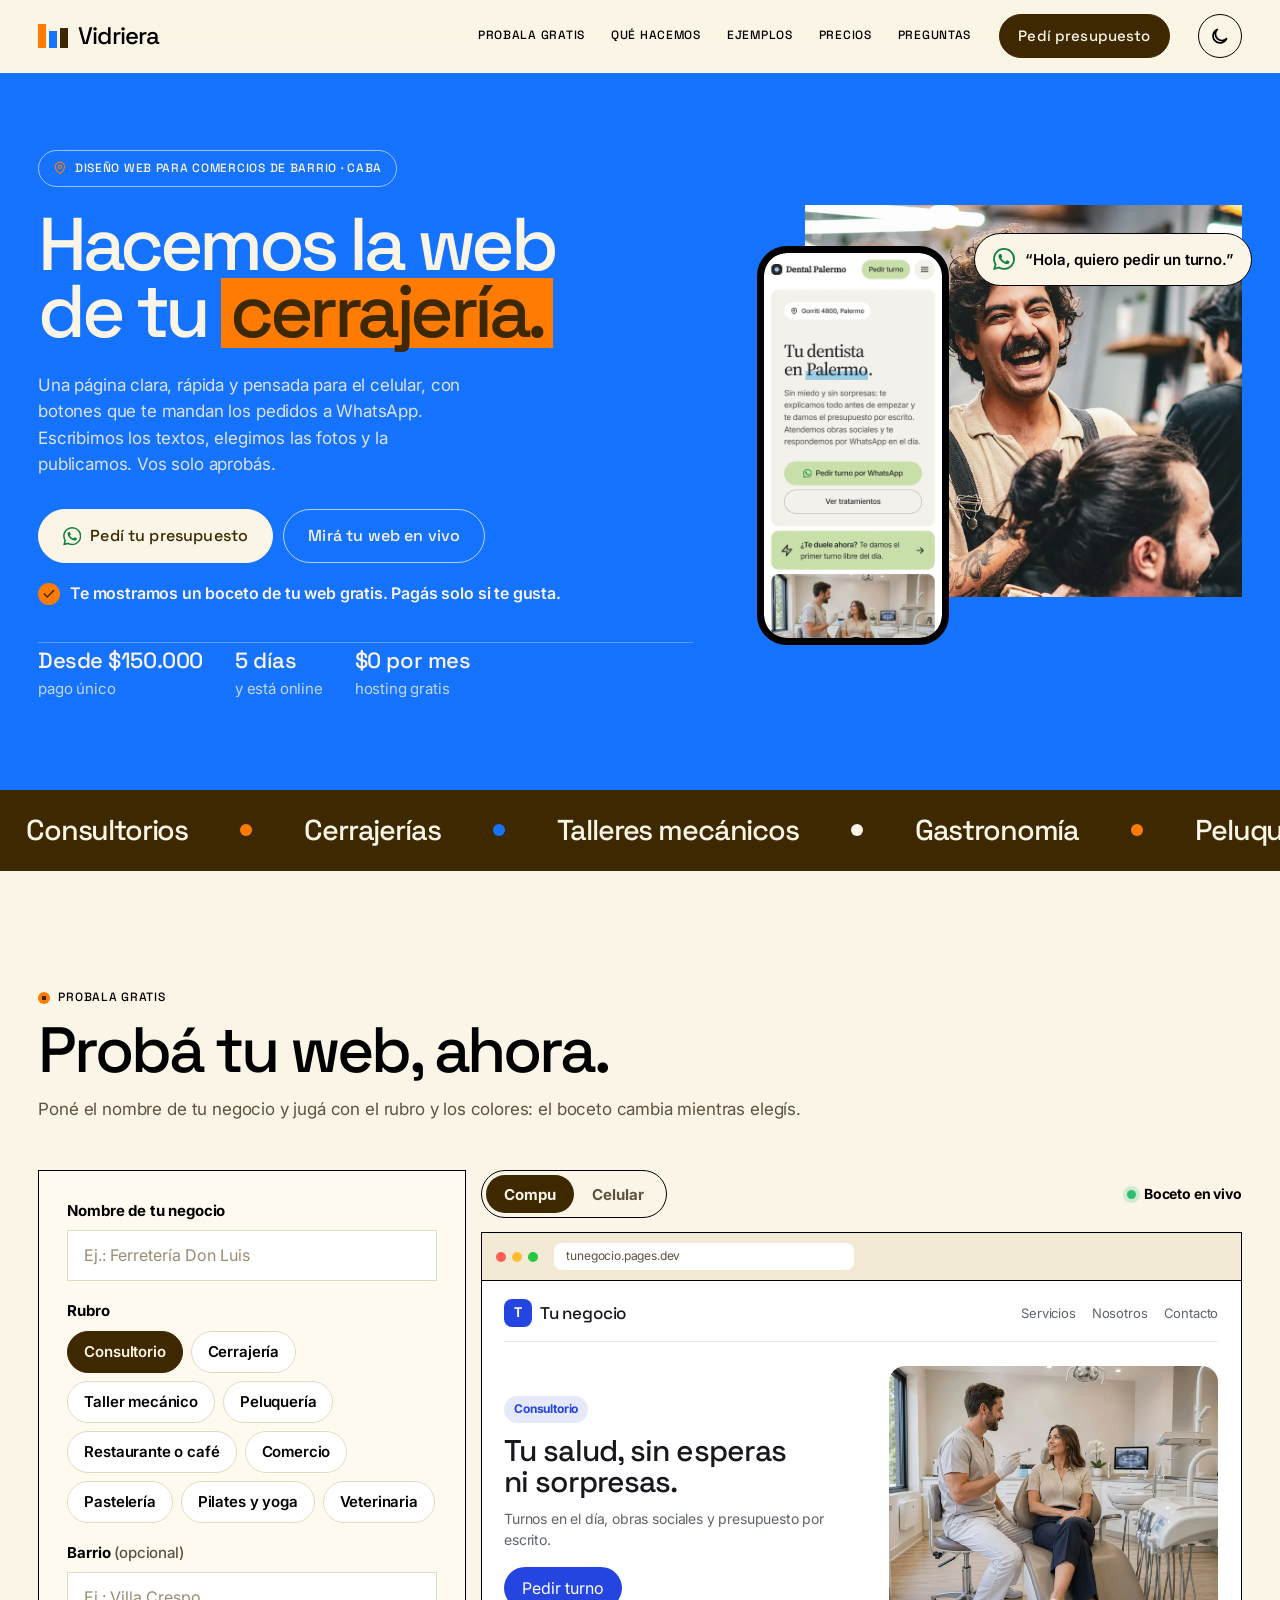
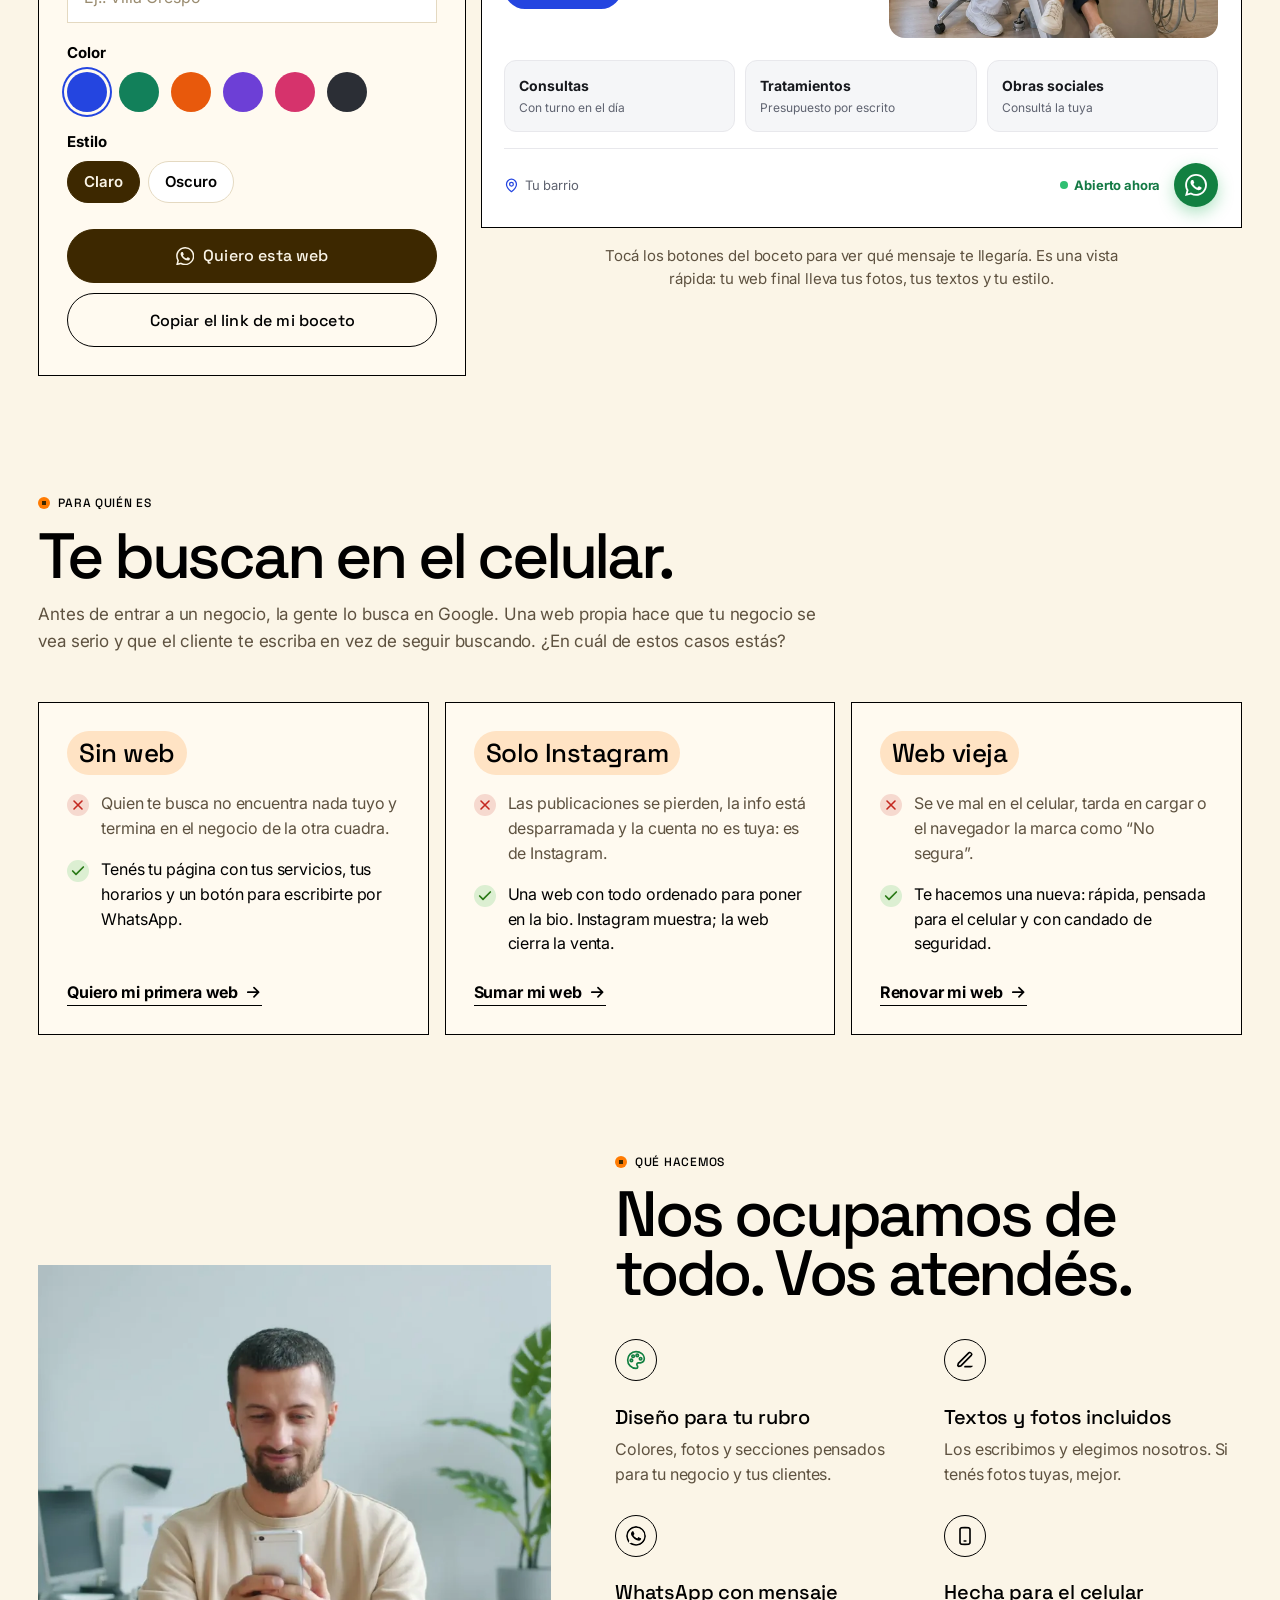
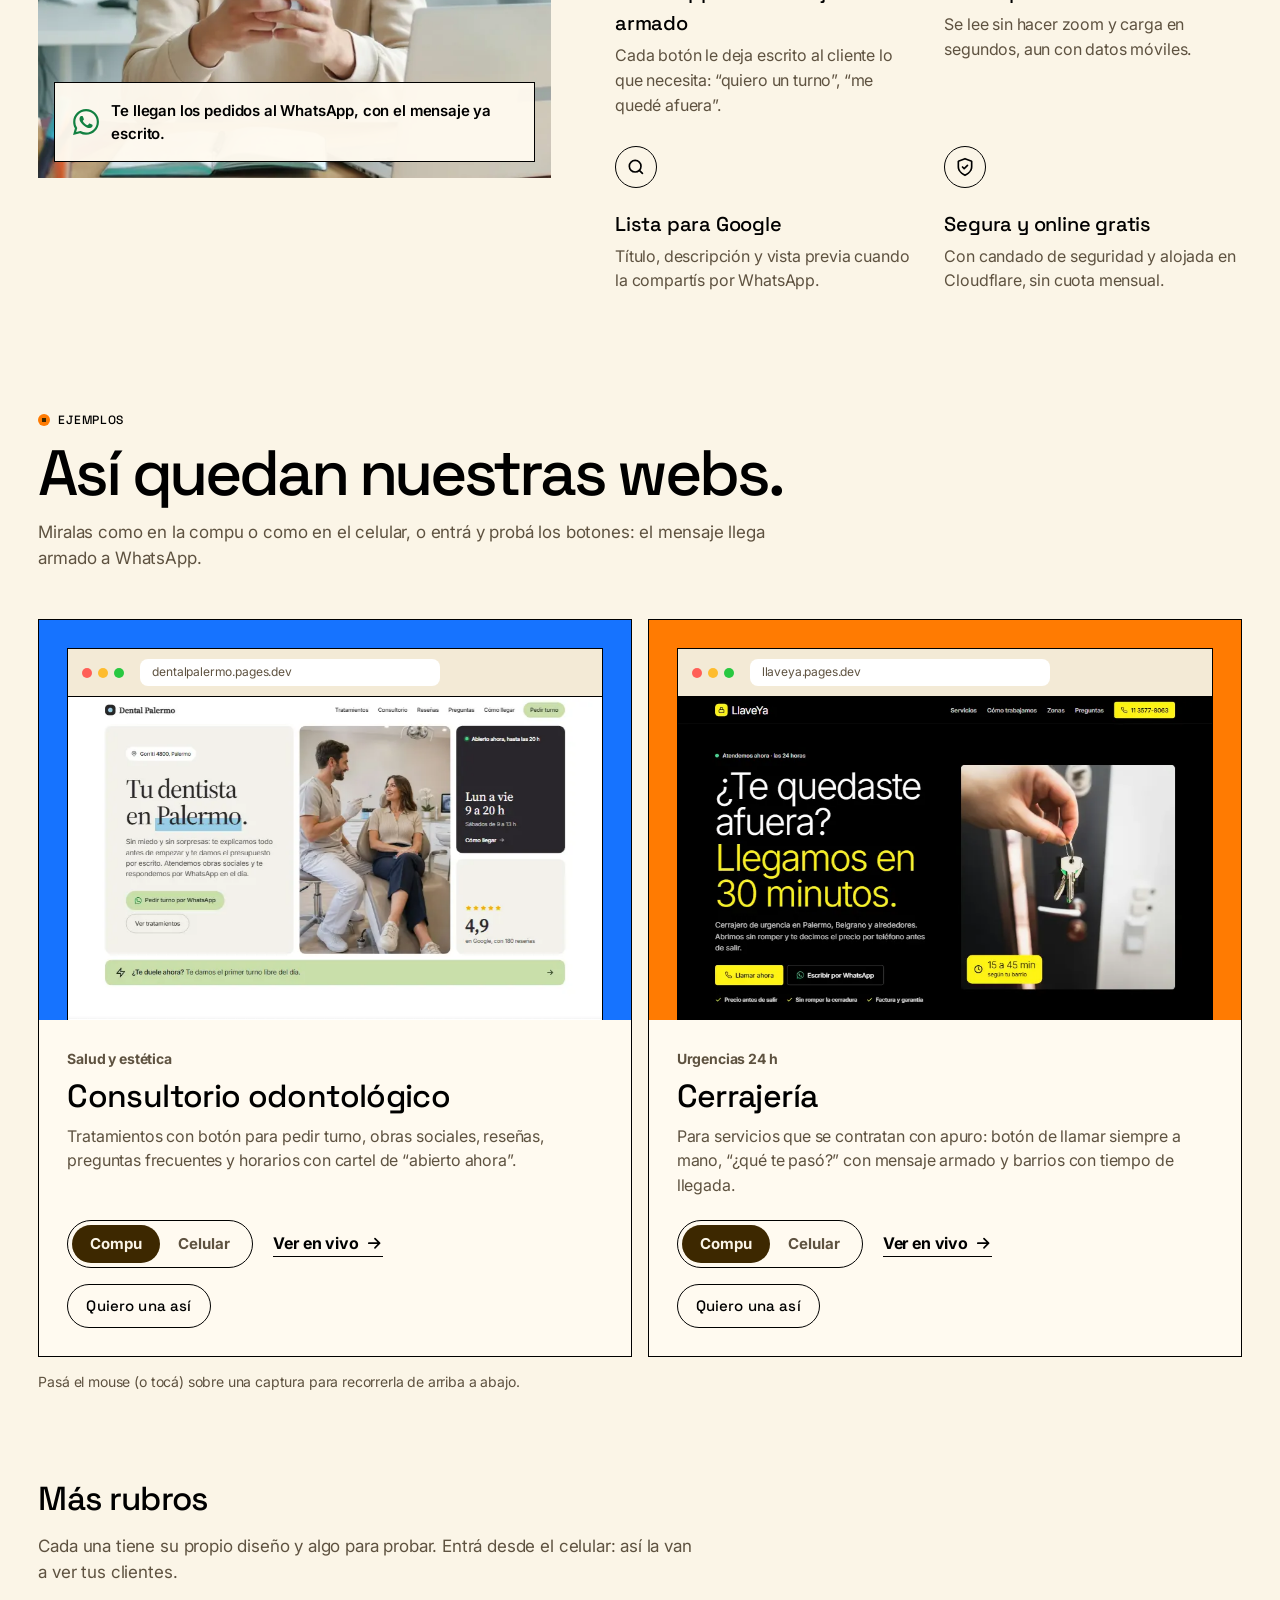
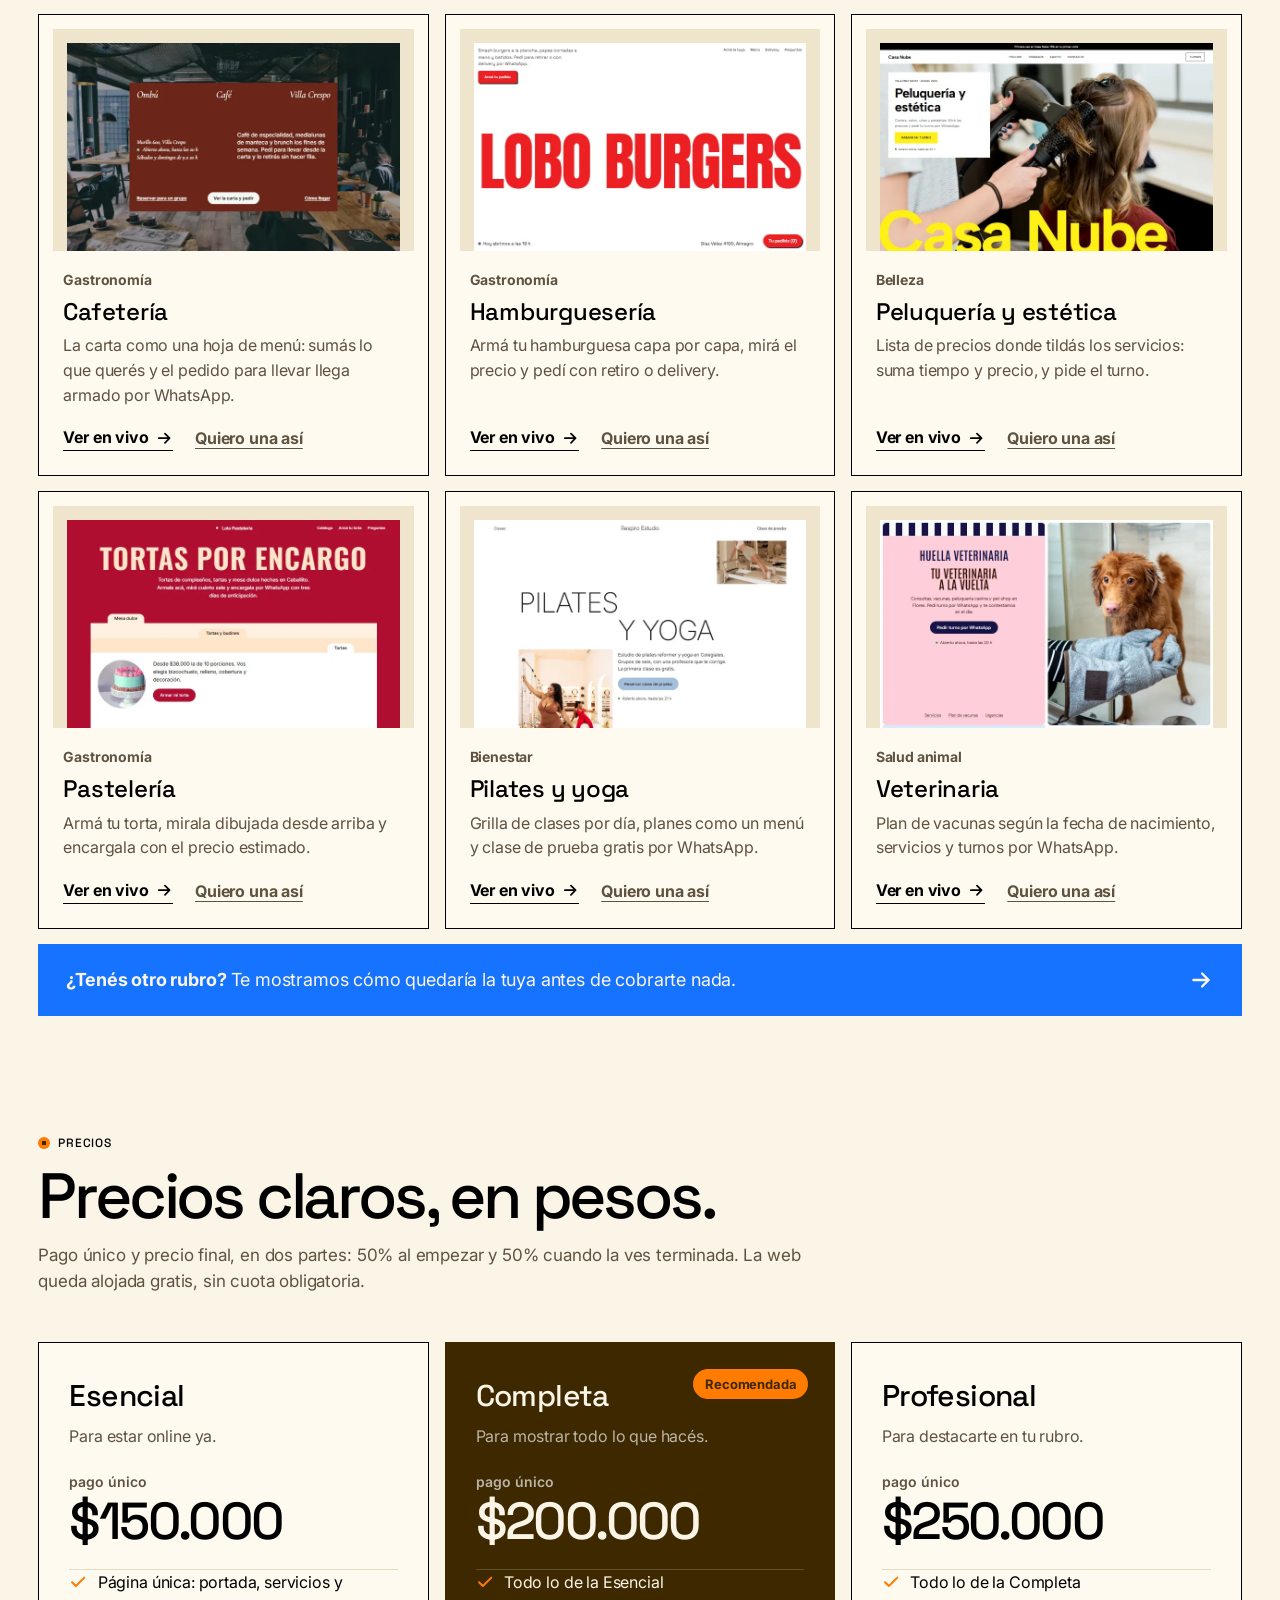
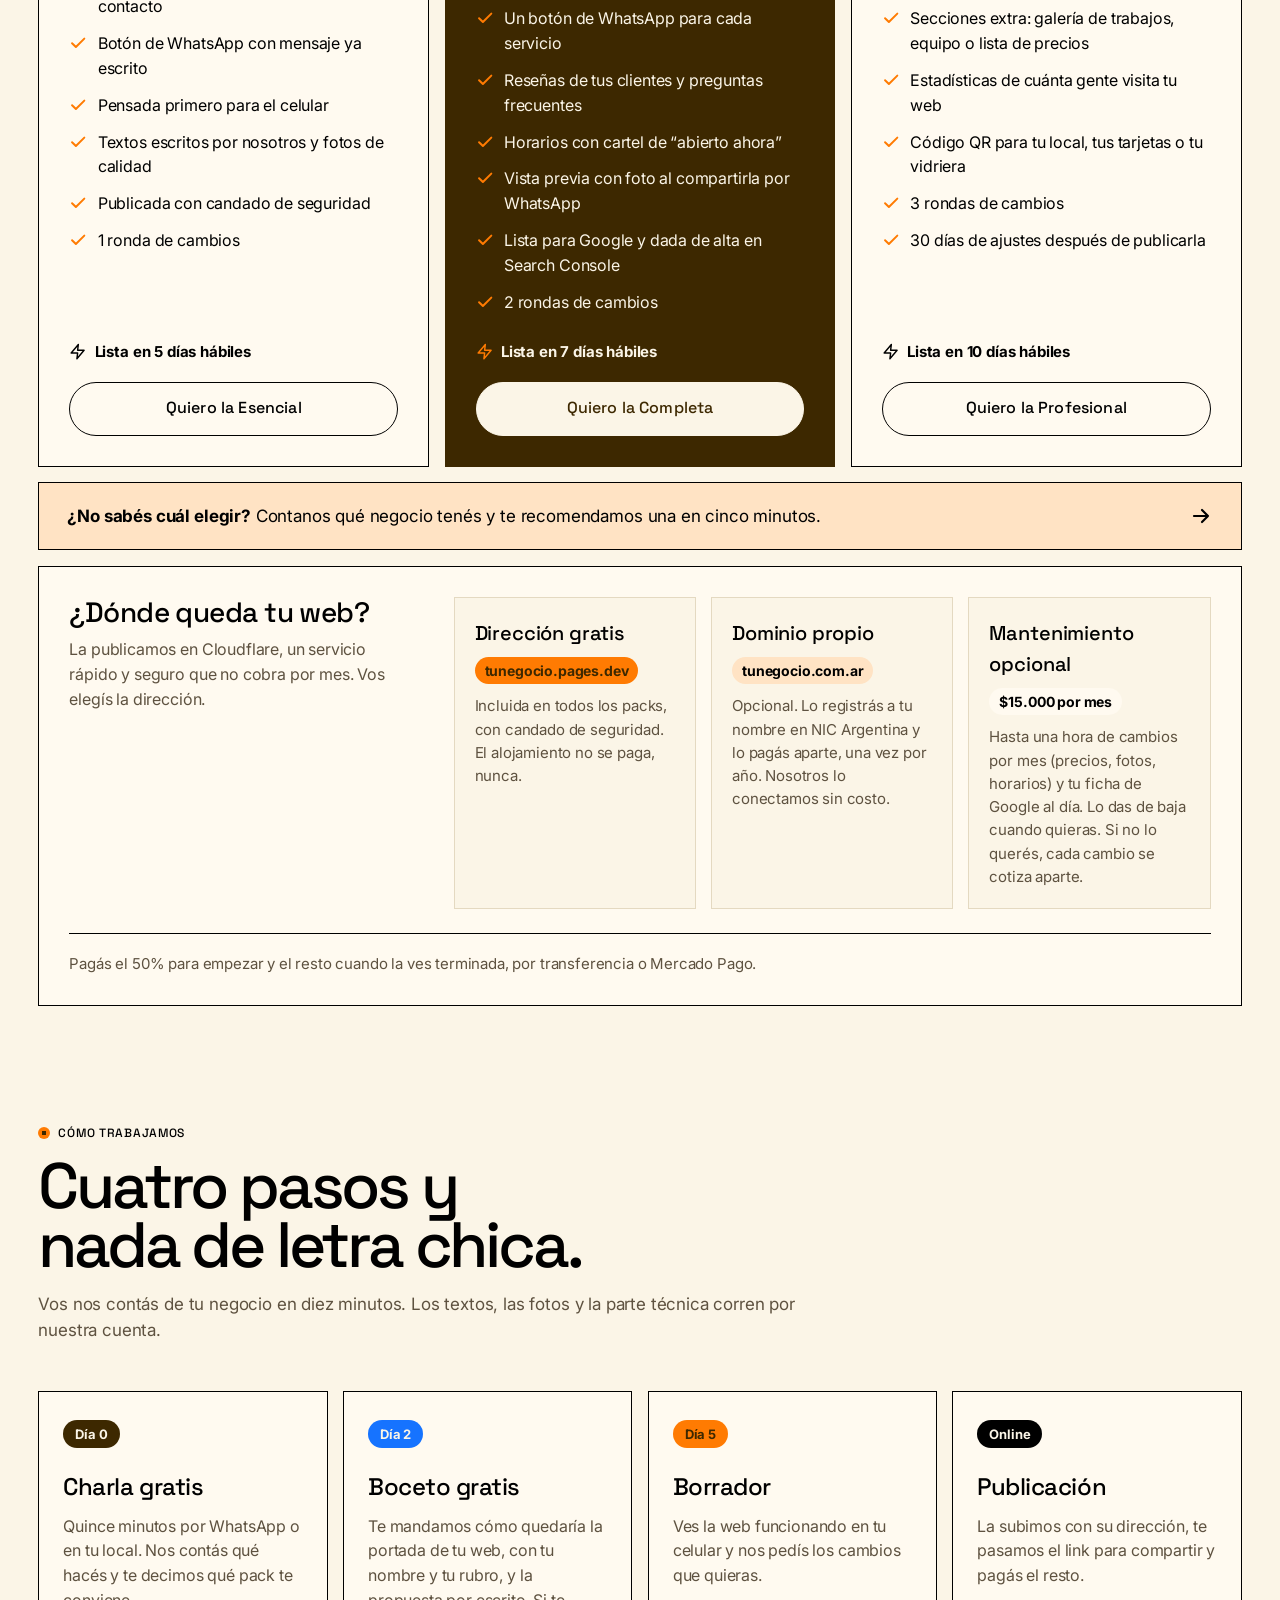
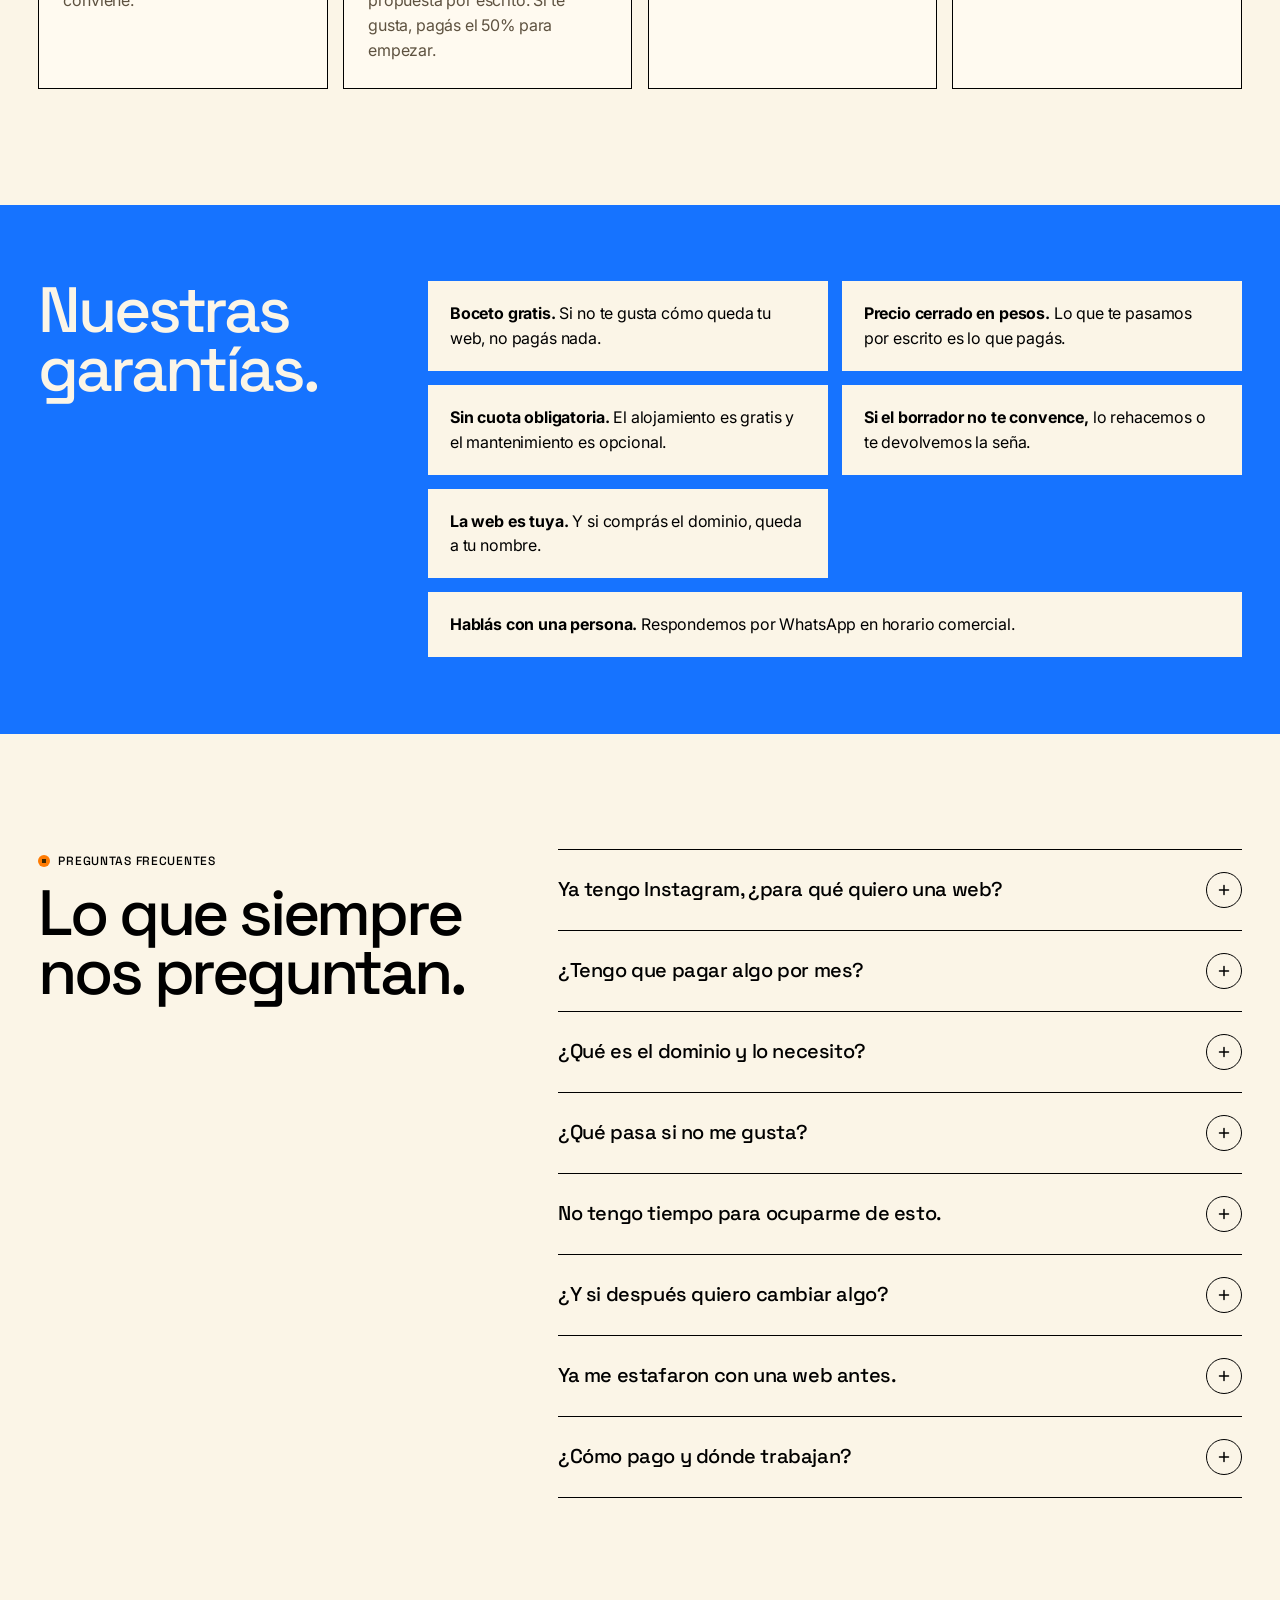
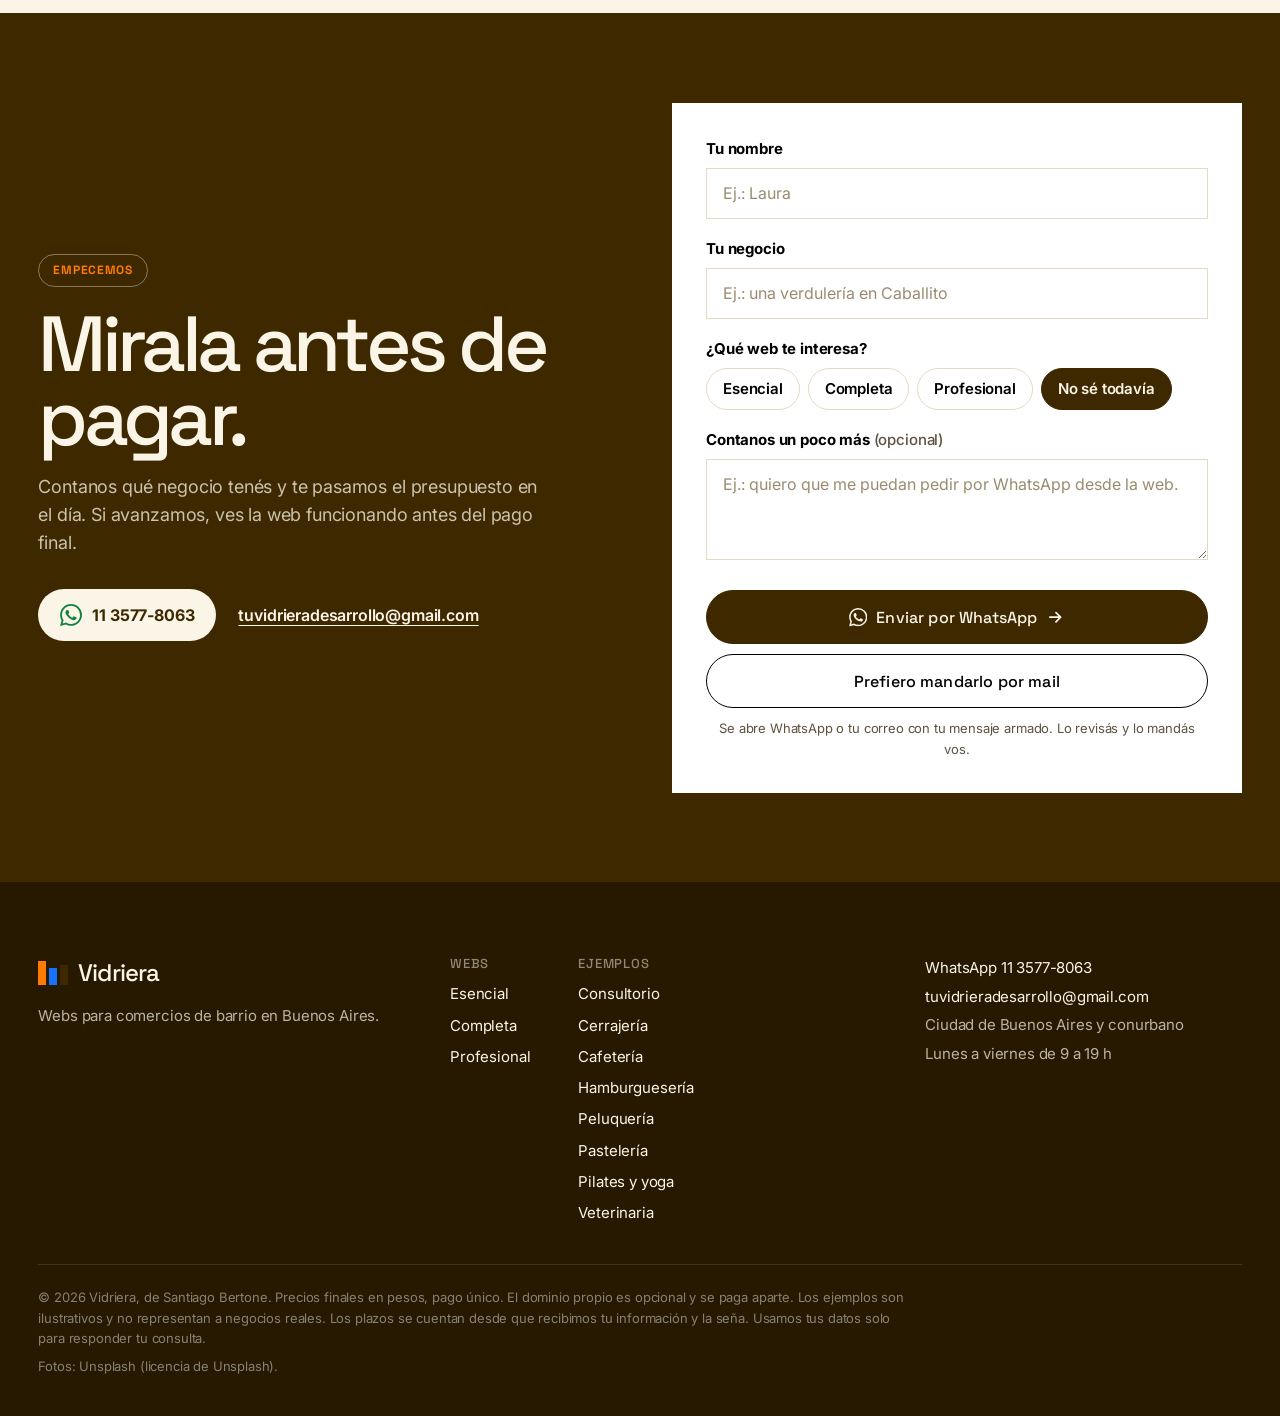
==== commit f27c5660: "Rediseño con estilos de Refero: web de Vidriera y demos - Vidriera: estilo Superlocal (crema, franja" ====
--- a/vidriera/index.html
+++ b/vidriera/index.html
@@ -16,11 +16,11 @@
   <meta property="og:image:alt" content="Vidriera: hacemos la web de tu negocio. Desde $150.000, lista en 5 días, $0 por mes.">
   <meta name="twitter:card" content="summary_large_image">
   <link rel="canonical" href="https://vidriera.pages.dev/">
-  <meta name="theme-color" content="#f7f3ec">
+  <meta name="theme-color" content="#fbf5e7">
   <link rel="icon" href="favicon.svg" type="image/svg+xml">
   <link rel="preconnect" href="https://fonts.googleapis.com">
   <link rel="preconnect" href="https://fonts.gstatic.com" crossorigin>
-  <link href="https://fonts.googleapis.com/css2?family=Red+Hat+Display:wght@700;900&family=Red+Hat+Text:wght@400;500;600;700&display=swap" rel="stylesheet">
+  <link href="https://fonts.googleapis.com/css2?family=Space+Grotesk:wght@400;500;700&family=Inter:wght@400;500;600;700&display=swap" rel="stylesheet">
   <script>
     // Modo claro u oscuro: el que eligió la persona, o el del sistema. Va antes del CSS para que no parpadee.
     (function () {
@@ -28,7 +28,7 @@
       if (t !== 'light' && t !== 'dark') t = matchMedia('(prefers-color-scheme: dark)').matches ? 'dark' : 'light';
       var r = document.documentElement; r.classList.add('js');
       r.dataset.theme = t;
-      document.querySelector('meta[name="theme-color"]').content = t === 'dark' ? '#131312' : '#f7f3ec';
+      document.querySelector('meta[name="theme-color"]').content = t === 'dark' ? '#17110a' : '#fbf5e7';
     })();
   </script>
   <link rel="stylesheet" href="assets/agencia.css">
@@ -257,10 +257,10 @@
         <div class="demo-stage is-compu">
           <div class="demo-browser">
             <div class="browser-bar" aria-hidden="true"><i></i><i></i><i></i><span>dentalpalermo.pages.dev</span></div>
-            <div class="scroller"><img src="img/agencia/demo-odontologia-full.webp" width="864" height="3805" loading="lazy" alt="Página completa del ejemplo de consultorio odontológico, vista en la computadora"></div>
+            <div class="scroller"><img src="img/agencia/demo-odontologia-full.webp" width="864" height="3771" loading="lazy" alt="Página completa del ejemplo de consultorio odontológico, vista en la computadora"></div>
           </div>
           <div class="demo-phone">
-            <div class="scroller"><img src="img/agencia/demo-odontologia-movil-full.webp" width="546" height="11252" loading="lazy" alt="Página completa del ejemplo de consultorio odontológico, vista en el celular"></div>
+            <div class="scroller"><img src="img/agencia/demo-odontologia-movil-full.webp" width="546" height="11120" loading="lazy" alt="Página completa del ejemplo de consultorio odontológico, vista en el celular"></div>
           </div>
         </div>
         <div class="demo-body">
@@ -281,10 +281,10 @@
         <div class="demo-stage is-compu">
           <div class="demo-browser">
             <div class="browser-bar" aria-hidden="true"><i></i><i></i><i></i><span>llaveya.pages.dev</span></div>
-            <div class="scroller"><img src="img/agencia/demo-cerrajeria-full.webp" width="864" height="3953" loading="lazy" alt="Página completa del ejemplo de cerrajería, vista en la computadora"></div>
+            <div class="scroller"><img src="img/agencia/demo-cerrajeria-full.webp" width="864" height="4021" loading="lazy" alt="Página completa del ejemplo de cerrajería, vista en la computadora"></div>
           </div>
           <div class="demo-phone">
-            <div class="scroller"><img src="img/agencia/demo-cerrajeria-movil-full.webp" width="546" height="13815" loading="lazy" alt="Página completa del ejemplo de cerrajería, vista en el celular"></div>
+            <div class="scroller"><img src="img/agencia/demo-cerrajeria-movil-full.webp" width="546" height="14417" loading="lazy" alt="Página completa del ejemplo de cerrajería, vista en el celular"></div>
           </div>
         </div>
         <div class="demo-body">
@@ -517,7 +517,7 @@
       </details>
       <details>
         <summary>¿Cómo pago y dónde trabajan?</summary>
-        <p>Transferencia o Mercado Pago, en pesos: 50% al empezar y 50% al publicar. Atendemos en persona en la Ciudad de Buenos Aires y el conurbano, y por videollamada en todo el país.</p>
+        <p>Transferencia o Mercado Pago, en pesos: 50% al empezar y 50% al publicar. Atendemos a todo el país vía WhatsApp.</p>
       </details>
     </div>
   </section>
--- a/vidriera/assets/agencia.css
+++ b/vidriera/assets/agencia.css
@@ -1,50 +1,55 @@
-/* Vidriera: landing de la agencia. Crema, tinta casi negra y los colores de marca (naranja, celeste, lima). */
+/* Vidriera: landing de la agencia. Estilo de referencia: Superlocal (Refero Styles).
+   Papel crema de afiche, una franja azul cobalto en la portada, bandas color café y un toque mandarina. */
 
 :root {
-  --bg: #f7f3ec;
-  --surface: #ffffff;
-  --ink: #161615;
-  --muted: #5d5a54;
-  --line: #e6e0d5;
-  --orange: #ff8126;
-  --orange-soft: #ffe3cc;
-  --orange-ink: #b8470b; /* naranja para texto: contraste legible sobre el crema */
-  --sky: #4db3ff;
-  --lime: #c5f53d;
-  --red: #de194b;
+  --bg: #fbf5e7; /* crema: el papel de todas las secciones */
+  --surface: #fffaf0; /* tarjetas: un paso más claro que el crema, con borde fino */
+  --ink: #000000;
+  --muted: #5e5240;
+  --line: #000000; /* bordes finos de tarjetas y grillas */
+  --line-soft: #e4d9c1;
+  --orange: #ff7b02; /* mandarina: el acento cálido */
+  --orange-soft: #ffe3c4;
+  --orange-ink: #b04d00;
+  --sky: #1673ff; /* cobalto: la franja de la portada */
+  --lime: #ff7b02;
+  --red: #c4271f;
   --wa: #128041;
+  --cobalt: #1673ff;
+  --coffee: #3d2800;
+  --cream: #fbf5e7;
 
   /* Colores que cambian con el modo oscuro */
-  --on-accent: #161615; /* texto sobre naranja, lima y celeste: siempre oscuro */
-  --dark: #161615; /* bloques oscuros: franja de rubros, plan destacado, cierre */
-  --on-dark: #ffffff;
-  --invert: #161615; /* botón al pasar el mouse y opción elegida */
-  --on-invert: #ffffff;
-  --frame: #161615; /* marco de los celulares */
-  --field: #ffffff; /* cajas claras dentro de tarjetas */
-  --chip: #ebe4d8;
-  --browser: #f1ede6;
-  --top-bg: rgba(247, 243, 236, 0.88);
-  --outline: rgba(22, 22, 21, 0.25);
-  --glass: rgba(255, 255, 255, 0.94);
-  --glass-ink: #161615;
+  --on-accent: #3d2800;
+  --dark: #3d2800; /* bandas café: rubros, plan destacado, cierre */
+  --on-dark: #fbf5e7;
+  --invert: #3d2800; /* botón principal y opción elegida */
+  --on-invert: #fbf5e7;
+  --frame: #000000; /* marco de los celulares */
+  --field: #ffffff;
+  --chip: #efe5cd;
+  --browser: #f3ead6;
+  --top-bg: rgba(251, 245, 231, 0.92);
+  --outline: #000000;
+  --glass: rgba(255, 250, 240, 0.96);
+  --glass-ink: #000000;
   --bubble: #e7fbd9;
-  --red-soft: #ffd9e2;
-  --bad-soft: #fde3e9;
-  --good-soft: #e3f8d6;
-  --good: #2a8a17;
-  --footer: #0e0e0d;
-  --placeholder: #9a958c;
-  --featured-ring: none; /* en oscuro, el plan destacado lleva un borde naranja */
-  --plus: url("data:image/svg+xml,%3Csvg xmlns='http://www.w3.org/2000/svg' viewBox='0 0 24 24' fill='none' stroke='%23161615' stroke-width='2.2' stroke-linecap='round'%3E%3Cpath d='M12 6v12M6 12h12'/%3E%3C/svg%3E");
+  --red-soft: #f6d9cf;
+  --bad-soft: #f6d9cf;
+  --good-soft: #dcefd2;
+  --good: #2a7a17;
+  --footer: #261900;
+  --placeholder: #9a8c70;
+  --featured-ring: none;
+  --plus: url("data:image/svg+xml,%3Csvg xmlns='http://www.w3.org/2000/svg' viewBox='0 0 24 24' fill='none' stroke='%23000' stroke-width='2' stroke-linecap='round'%3E%3Cpath d='M12 6v12M6 12h12'/%3E%3C/svg%3E");
   color-scheme: light;
 
-  --font-display: 'Red Hat Display', system-ui, sans-serif;
-  --font-text: 'Red Hat Text', system-ui, sans-serif;
-
-  --radius: 24px;
+  --font-display: 'Space Grotesk', system-ui, sans-serif;
+  --font-text: 'Inter', system-ui, sans-serif;
+
+  --radius: 0px;
   --gap: clamp(10px, 1.2vw, 16px);
-  --margin: clamp(16px, 3vw, 40px);
+  --margin: clamp(16px, 3vw, 48px);
   --max: 1320px;
   --ease: cubic-bezier(0.22, 1, 0.36, 1);
   --inline: max(var(--margin), calc((100% - var(--max)) / 2 + var(--margin)));
@@ -53,66 +58,66 @@
 /* Modo oscuro: sigue al sistema hasta que la persona elige con el botón (data-theme en <html>) */
 @media (prefers-color-scheme: dark) {
   :root:not([data-theme="light"]) {
-    --bg: #131312;
-    --surface: #1d1c1a;
-    --ink: #f2eee7;
-    --muted: #ada79c;
-    --line: #383631;
-    --orange-soft: #3d2816;
-    --orange-ink: #ff9a4d;
-    --red: #ff5c80;
-    --dark: #24221f;
-    --invert: #f2eee7;
-    --on-invert: #161615;
-    --frame: #2c2a27;
-    --field: #262522;
-    --chip: #2a2825;
-    --browser: #262522;
-    --top-bg: rgba(19, 19, 18, 0.86);
-    --outline: rgba(242, 238, 231, 0.3);
-    --glass: rgba(29, 28, 26, 0.94);
-    --glass-ink: #f2eee7;
+    --bg: #17110a;
+    --surface: #20180e;
+    --ink: #fbf5e7;
+    --muted: #c7b99d;
+    --line: #5a4a32;
+    --line-soft: #3a2e1d;
+    --orange-soft: #3d2410;
+    --orange-ink: #ff9a40;
+    --dark: #2b1d06;
+    --invert: #fbf5e7;
+    --on-invert: #17110a;
+    --frame: #3a2e1d;
+    --field: #261d12;
+    --chip: #2b2116;
+    --browser: #261d12;
+    --top-bg: rgba(23, 17, 10, 0.9);
+    --outline: rgba(251, 245, 231, 0.6);
+    --glass: rgba(32, 24, 14, 0.96);
+    --glass-ink: #fbf5e7;
     --bubble: #1e3a24;
-    --red-soft: #4a1f2a;
-    --bad-soft: #4a1f2a;
+    --red-soft: #4a1f1a;
+    --bad-soft: #4a1f1a;
     --good-soft: #1f3a1c;
     --good: #7ddc68;
-    --footer: #0b0b0a;
-    --placeholder: #7d786f;
-    --featured-ring: inset 0 0 0 2px var(--orange);
-    --plus: url("data:image/svg+xml,%3Csvg xmlns='http://www.w3.org/2000/svg' viewBox='0 0 24 24' fill='none' stroke='%23f2eee7' stroke-width='2.2' stroke-linecap='round'%3E%3Cpath d='M12 6v12M6 12h12'/%3E%3C/svg%3E");
+    --footer: #0f0a04;
+    --placeholder: #8a7c62;
+    --featured-ring: inset 0 0 0 1px var(--orange);
+    --plus: url("data:image/svg+xml,%3Csvg xmlns='http://www.w3.org/2000/svg' viewBox='0 0 24 24' fill='none' stroke='%23fbf5e7' stroke-width='2' stroke-linecap='round'%3E%3Cpath d='M12 6v12M6 12h12'/%3E%3C/svg%3E");
     color-scheme: dark;
   }
 }
 :root[data-theme="dark"] {
-  --bg: #131312;
-  --surface: #1d1c1a;
-  --ink: #f2eee7;
-  --muted: #ada79c;
-  --line: #383631;
-  --orange-soft: #3d2816;
-  --orange-ink: #ff9a4d;
-  --red: #ff5c80;
-  --dark: #24221f;
-  --invert: #f2eee7;
-  --on-invert: #161615;
-  --frame: #2c2a27;
-  --field: #262522;
-  --chip: #2a2825;
-  --browser: #262522;
-  --top-bg: rgba(19, 19, 18, 0.86);
-  --outline: rgba(242, 238, 231, 0.3);
-  --glass: rgba(29, 28, 26, 0.94);
-  --glass-ink: #f2eee7;
+  --bg: #17110a;
+  --surface: #20180e;
+  --ink: #fbf5e7;
+  --muted: #c7b99d;
+  --line: #5a4a32;
+  --line-soft: #3a2e1d;
+  --orange-soft: #3d2410;
+  --orange-ink: #ff9a40;
+  --dark: #2b1d06;
+  --invert: #fbf5e7;
+  --on-invert: #17110a;
+  --frame: #3a2e1d;
+  --field: #261d12;
+  --chip: #2b2116;
+  --browser: #261d12;
+  --top-bg: rgba(23, 17, 10, 0.9);
+  --outline: rgba(251, 245, 231, 0.6);
+  --glass: rgba(32, 24, 14, 0.96);
+  --glass-ink: #fbf5e7;
   --bubble: #1e3a24;
-  --red-soft: #4a1f2a;
-  --bad-soft: #4a1f2a;
+  --red-soft: #4a1f1a;
+  --bad-soft: #4a1f1a;
   --good-soft: #1f3a1c;
   --good: #7ddc68;
-  --footer: #0b0b0a;
-  --placeholder: #7d786f;
-  --featured-ring: inset 0 0 0 2px var(--orange);
-  --plus: url("data:image/svg+xml,%3Csvg xmlns='http://www.w3.org/2000/svg' viewBox='0 0 24 24' fill='none' stroke='%23f2eee7' stroke-width='2.2' stroke-linecap='round'%3E%3Cpath d='M12 6v12M6 12h12'/%3E%3C/svg%3E");
+  --footer: #0f0a04;
+  --placeholder: #8a7c62;
+  --featured-ring: inset 0 0 0 1px var(--orange);
+  --plus: url("data:image/svg+xml,%3Csvg xmlns='http://www.w3.org/2000/svg' viewBox='0 0 24 24' fill='none' stroke='%23fbf5e7' stroke-width='2' stroke-linecap='round'%3E%3Cpath d='M12 6v12M6 12h12'/%3E%3C/svg%3E");
   color-scheme: dark;
 }
 
@@ -518,3 +523,137 @@
 .field-group { margin-top: 18px; }
 .field-group > legend.field-label { float: left; width: 100%; margin: 0 0 8px; }
 .field-group > legend.field-label + * { clear: both; }
+
+/* =====================================================================
+   Capa Superlocal: afiche impreso. Tarjetas rectas con borde fino,
+   botones en píldora, títulos apretados y una franja cobalto en la portada.
+   ===================================================================== */
+body { font-size: 16px; letter-spacing: -0.01em; }
+.h2, .hero-title, .final-title, .more-title, .plan h3, .plan-price, .demo h3, .rubro h4, .timeline h3, .features h3, .hosting h3, .case-tag, .ticker span, .brand, .mini-title, .mini-logo, .hero-trust strong, .hosting-list strong { font-family: var(--font-display); font-weight: 500; }
+.h2 { font-size: clamp(36px, 1.6rem + 3vw, 72px); line-height: 0.92; letter-spacing: -0.05em; }
+.section-sub { font-size: 17px; }
+
+/* Etiqueta chica: mayúsculas con aire y un sol mandarina */
+.eyebrow { font-family: var(--font-display); font-size: 12px; font-weight: 500; letter-spacing: 0.06em; text-transform: uppercase; }
+.eyebrow::before { width: 12px; height: 12px; border-radius: 50%; background: radial-gradient(circle, var(--coffee) 0 28%, var(--orange) 30% 100%); }
+
+/* Botones: píldora café sobre crema; crema sobre cobalto */
+.btn { background: var(--invert); border: 1px solid var(--invert); color: var(--on-invert); font-family: var(--font-display); font-weight: 500; letter-spacing: 0.01em; }
+.btn-outline { background: transparent; border-color: var(--outline); color: var(--ink); }
+@media (hover: hover) {
+  .btn:hover { background: var(--ink); border-color: var(--ink); color: var(--bg); }
+  .btn-outline:hover { background: var(--ink); border-color: var(--ink); color: var(--bg); }
+}
+
+/* Tarjetas: rectas, sin sombra, con un borde fino como una grilla impresa */
+.case, .demo, .rubro, .plan, .hosting, .timeline li, .tryit-form, .faq summary::after { border: 1px solid var(--line); }
+.rubro-shot { border-radius: 0; background: var(--chip); }
+.rubro-shot img { border-radius: 0; }
+.hosting-list li { border-radius: 0; background: var(--bg); border: 1px solid var(--line-soft); }
+.hosting-addr, .case-tag, .plan-badge, .tl-day { border-radius: 999px; }
+.features svg { border-radius: 50%; border: 1px solid var(--line); background: transparent; color: var(--ink); }
+.features li:first-child svg { color: var(--wa); }
+
+/* Cabecera */
+.top { border-bottom: 1px solid transparent; }
+.top.is-scrolled { box-shadow: none; border-bottom-color: var(--line); }
+.brand { letter-spacing: -0.04em; }
+.brand-blocks i { border-radius: 0; }
+.brand-blocks i:nth-child(1) { background: var(--orange); }
+.brand-blocks i:nth-child(2) { background: var(--cobalt); }
+.brand-blocks i:nth-child(3) { background: var(--coffee); }
+[data-theme="dark"] .brand-blocks i:nth-child(3) { background: var(--cream); }
+.nav { font-family: var(--font-display); font-weight: 500; font-size: 12px; letter-spacing: 0.06em; text-transform: uppercase; }
+@media (max-width: 960px) { .nav { border-radius: 0; border: 1px solid var(--line); box-shadow: none; } .nav a { font-size: 15px; } }
+.menu-btn, .theme-btn { border: 1px solid var(--line); background: transparent; }
+
+/* Portada: franja cobalto de lado a lado, letras crema */
+.hero { max-width: none; margin: 0; padding: clamp(40px, 6vw, 96px) var(--inline) clamp(56px, 7vw, 104px); background: var(--cobalt); color: var(--cream); }
+.hero .pill { background: transparent; border: 1px solid rgba(251, 245, 231, 0.6); color: var(--cream); font-family: var(--font-display); font-weight: 500; font-size: 12px; letter-spacing: 0.06em; text-transform: uppercase; }
+.hero .pill svg { color: var(--orange); }
+.hero { grid-template-columns: 1.15fr 0.85fr; }
+.hero-title { font-size: min(104px, 11.4cqi); line-height: 0.9; letter-spacing: -0.06em; }
+@media (max-width: 960px) { .hero { grid-template-columns: 1fr; } }
+.hero-accent { color: var(--cream); }
+.rotator { padding: 0 0.12em 0.04em; background: var(--orange); color: var(--coffee); }
+.hero-sub { color: rgba(251, 245, 231, 0.86); font-size: 17px; }
+.hero .btn { background: var(--cream); border-color: var(--cream); color: var(--coffee); }
+.hero .btn svg { color: var(--wa); }
+.hero .btn-outline { background: transparent; border-color: rgba(251, 245, 231, 0.7); color: var(--cream); }
+@media (hover: hover) { .hero .btn:hover { background: #fff; border-color: #fff; color: #000; } .hero .btn-outline:hover { background: var(--cream); color: var(--coffee); } }
+.hero-promise { color: var(--cream); }
+.hero-promise svg { background: var(--orange); color: var(--coffee); }
+.hero-trust { border-top-color: rgba(251, 245, 231, 0.3); color: rgba(251, 245, 231, 0.75); }
+.hero-trust strong { color: var(--cream); }
+.hero-photo { border-radius: 0; }
+.phone { box-shadow: none; }
+.bubble { border-radius: 999px; box-shadow: none; border: 1px solid #000; background: var(--cream); color: #000; }
+:focus-visible { outline-color: var(--orange); }
+
+/* Franja de rubros: banda café */
+.ticker { margin-top: 0; background: var(--coffee); color: var(--cream); padding: 18px 0; }
+.ticker span { font-size: clamp(22px, 1rem + 1vw, 34px); letter-spacing: -0.04em; }
+.ticker span::after { border-radius: 50%; background: var(--orange); }
+.ticker span:nth-child(3n+2)::after { background: var(--cobalt); }
+.ticker span:nth-child(3n)::after { background: var(--cream); }
+
+/* Ejemplos */
+.demo-blue .demo-stage { background: var(--cobalt); }
+.demo-ink .demo-stage { background: var(--orange); }
+.demo-browser { border-radius: 0; box-shadow: none; border: 1px solid #000; border-bottom: 0; }
+.demo-phone { box-shadow: none; }
+.live-link, .case-link { border-bottom-width: 1px; border-color: var(--ink); }
+.demo-yours { border-radius: 0; background: var(--cobalt); color: var(--cream); }
+.plans-help { border-radius: 0; border: 1px solid var(--line); background: var(--orange-soft); }
+.included-photo { border-radius: 0; }
+.included-photo figcaption { border-radius: 0; border: 1px solid #000; }
+
+/* Precios */
+.plan-featured { background: var(--coffee); color: var(--cream); border-color: var(--coffee); }
+.plan-featured .btn { background: var(--cream); border-color: var(--cream); color: var(--coffee); }
+.plan-badge { background: var(--orange); color: var(--coffee); }
+.plan-featured .plan-time svg { color: var(--orange); }
+.plan-list { border-top-color: var(--line-soft); }
+.plan-featured .plan-list { border-color: rgba(251, 245, 231, 0.2); }
+.plan-price { font-size: 52px; letter-spacing: -0.05em; }
+.hosting-list li:nth-child(1) .hosting-addr { background: var(--orange); color: var(--coffee); }
+
+/* Proceso */
+.tl-day { background: var(--coffee); color: var(--cream); }
+.timeline li:nth-child(2) .tl-day { background: var(--cobalt); color: var(--cream); }
+.timeline li:nth-child(3) .tl-day { background: var(--orange); color: var(--coffee); }
+.timeline li:nth-child(4) .tl-day { background: var(--ink); color: var(--bg); }
+
+/* Garantías: segunda franja cobalto */
+.guarantees { background: var(--cobalt); color: var(--cream); --muted: rgba(251, 245, 231, 0.82); }
+.guarantees .eyebrow::before { background: radial-gradient(circle, var(--cream) 0 28%, var(--orange) 30% 100%); }
+.guarantees-list li { border-radius: 0; background: var(--cream); color: #000; }
+
+/* Preguntas */
+.faq-list, .faq details { border-color: var(--line); }
+.faq summary { font-family: var(--font-display); font-weight: 500; font-size: 20px; letter-spacing: -0.02em; }
+.faq summary::after { background-color: transparent; }
+.faq details[open] summary::after { background-color: var(--orange); border-color: var(--orange); }
+
+/* Cierre y formulario */
+.final { background: var(--coffee); color: var(--cream); }
+.final-title { letter-spacing: -0.06em; }
+.final-copy > .final-tag { border-radius: 999px; background: transparent; border: 1px solid rgba(251, 245, 231, 0.4); color: var(--orange); font-family: var(--font-display); font-size: 12px; letter-spacing: 0.06em; text-transform: uppercase; }
+.final-copy > p { color: rgba(251, 245, 231, 0.75); }
+.final-wa { background: var(--cream); color: var(--coffee); }
+.final-mail { color: var(--cream); }
+.contact-form { border-radius: 0; }
+.field { border-radius: 0; border: 1px solid var(--line-soft); background: var(--field); }
+.field:focus { border-color: var(--ink); }
+.option span { border: 1px solid var(--line-soft); }
+
+/* Probador en vivo */
+.segmented { border: 1px solid var(--line); background: transparent; }
+.segmented button.is-on { background: var(--invert); color: var(--on-invert); box-shadow: none; }
+.device { box-shadow: none; border-color: var(--line); border-radius: 0; }
+.device.is-celu { border-radius: 40px; }
+
+/* Pie */
+.footer { background: var(--footer); color: rgba(251, 245, 231, 0.7); }
+.footer a, .brand-light { color: var(--cream); }
+.footer-head { font-family: var(--font-display); font-weight: 500; letter-spacing: 0.06em; color: rgba(251, 245, 231, 0.5); }
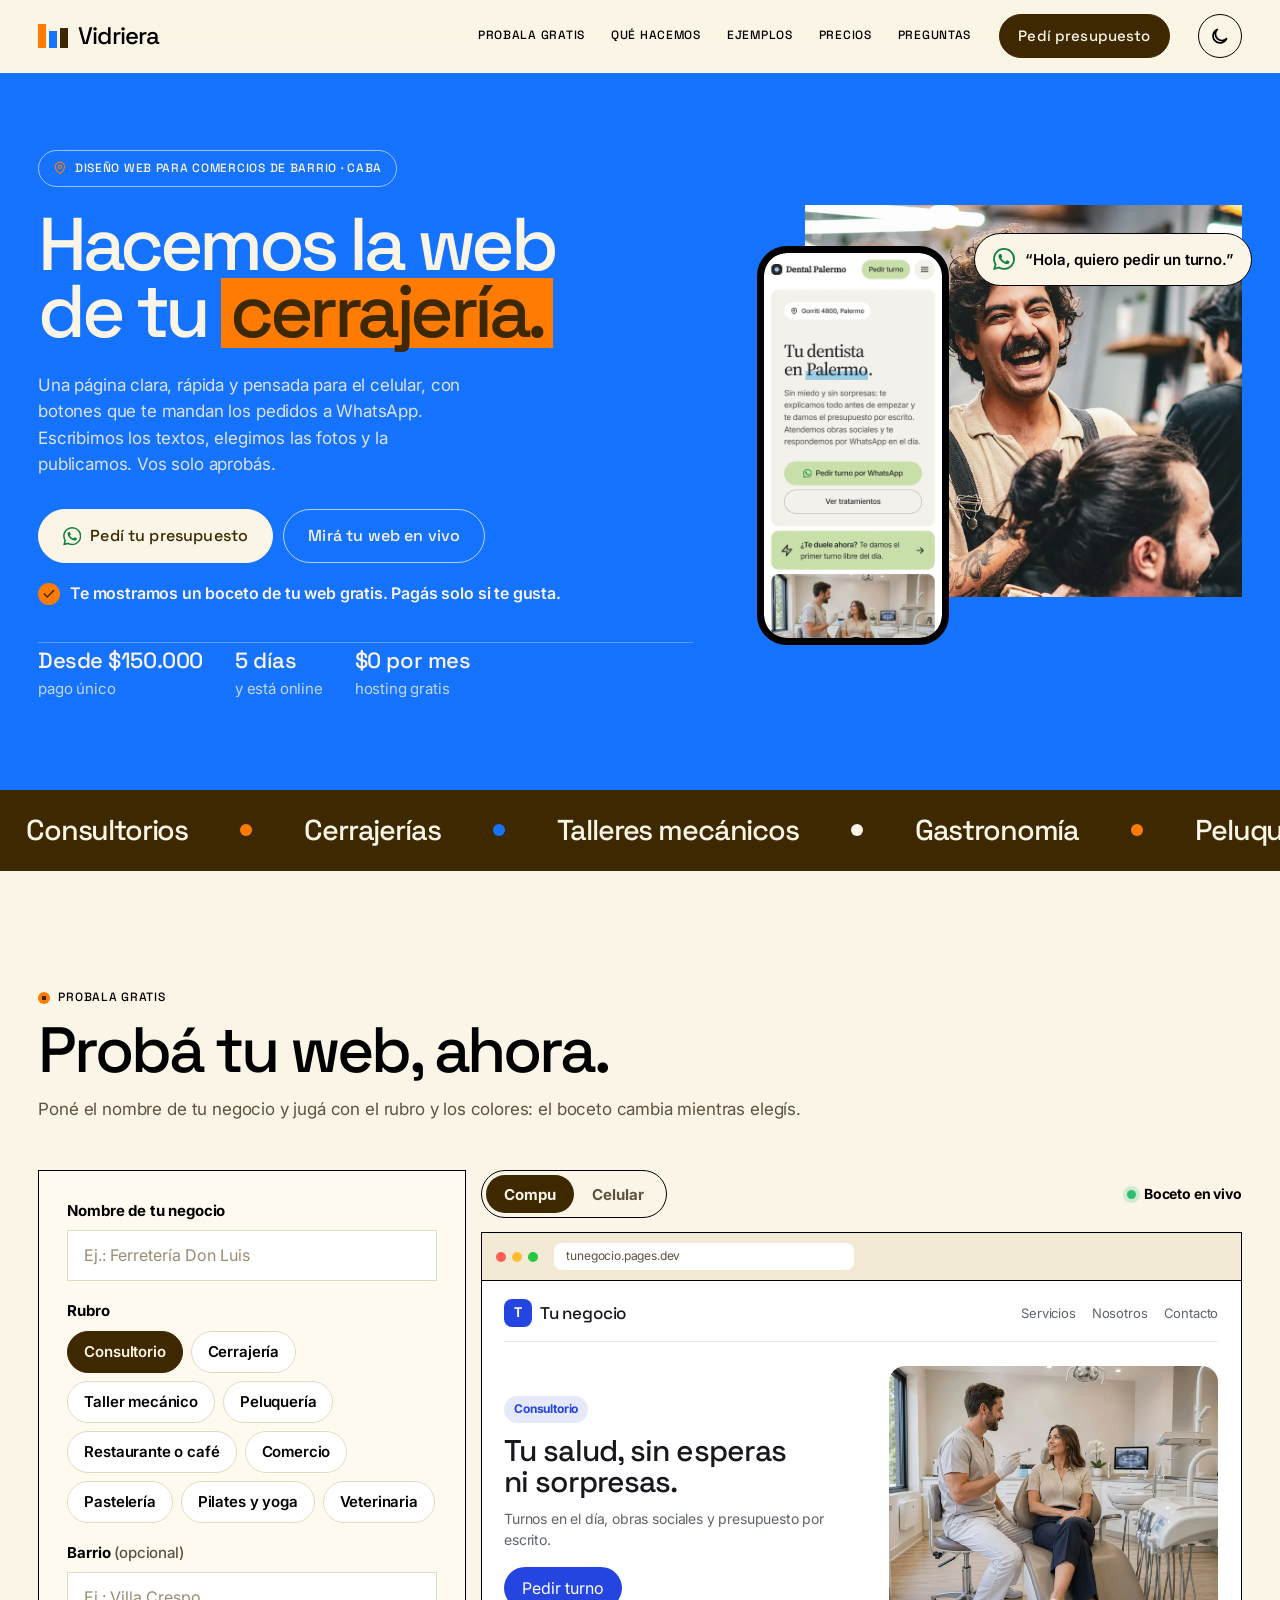
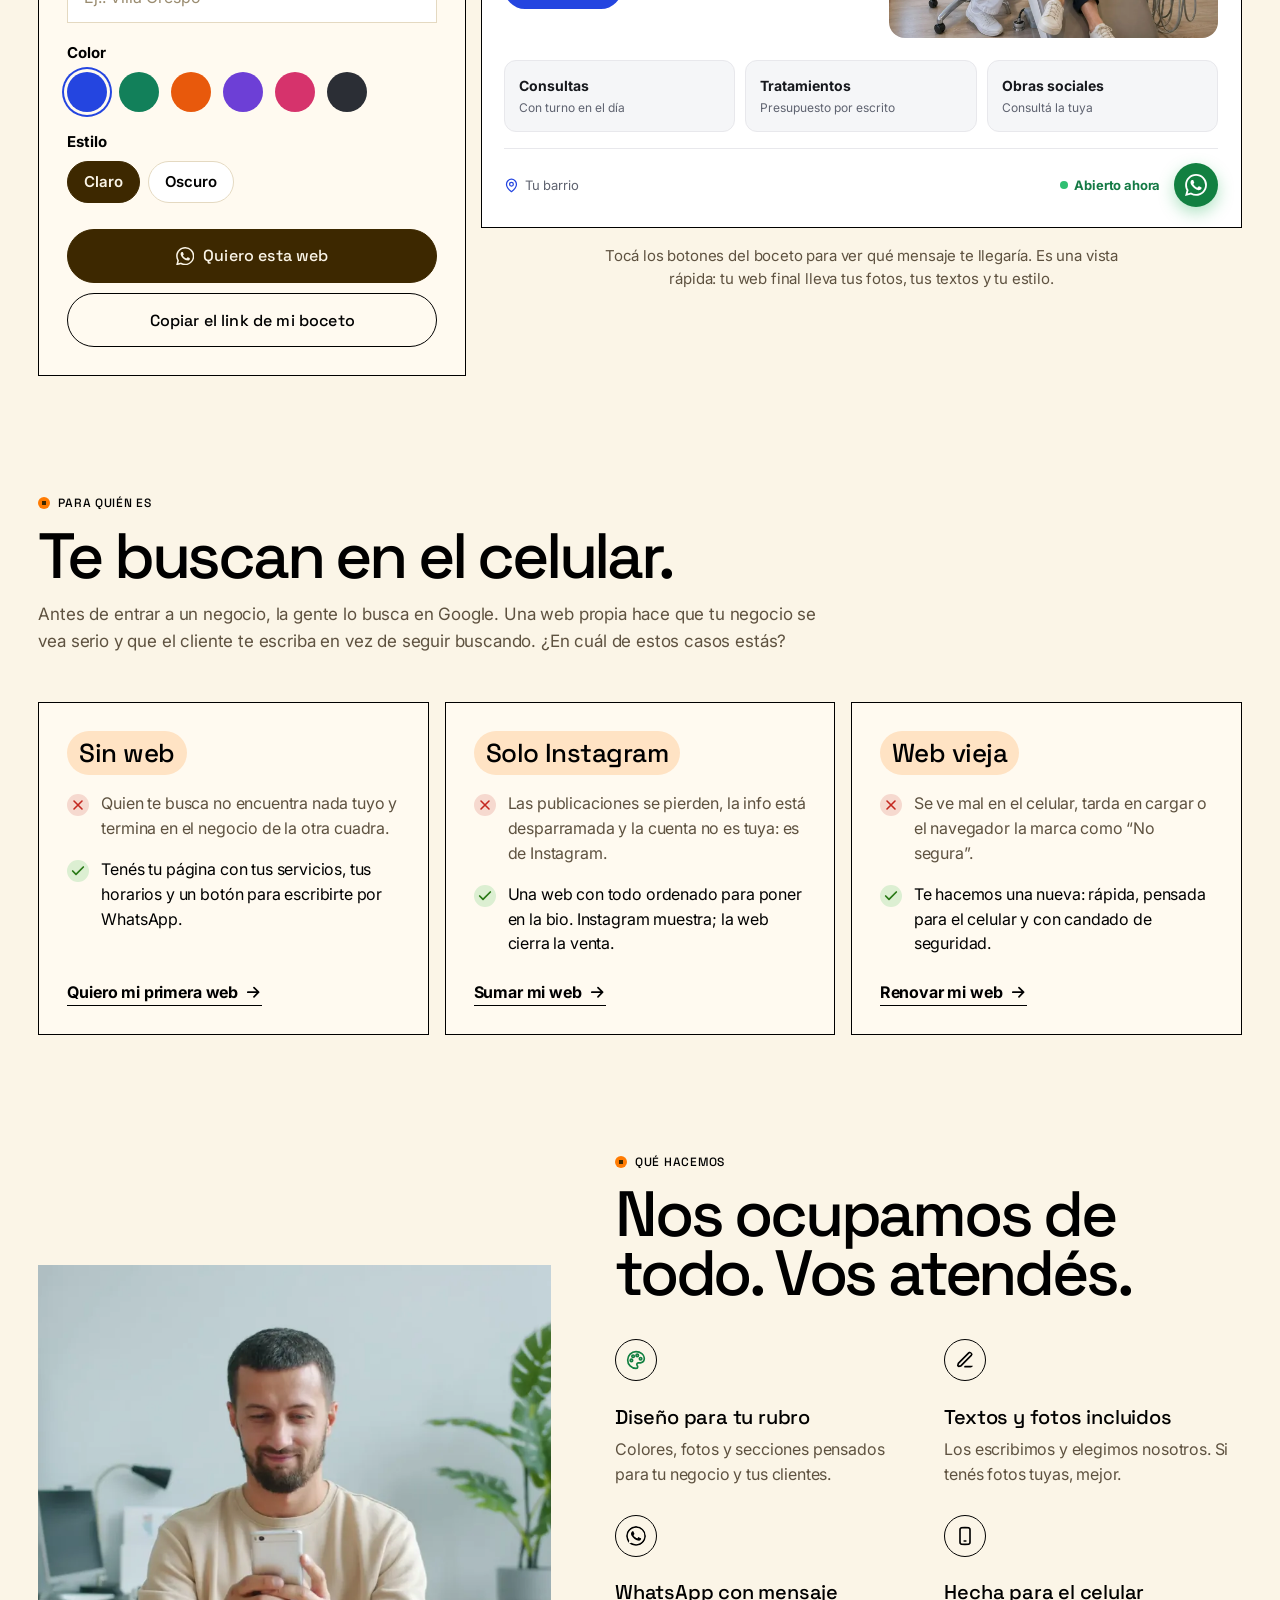
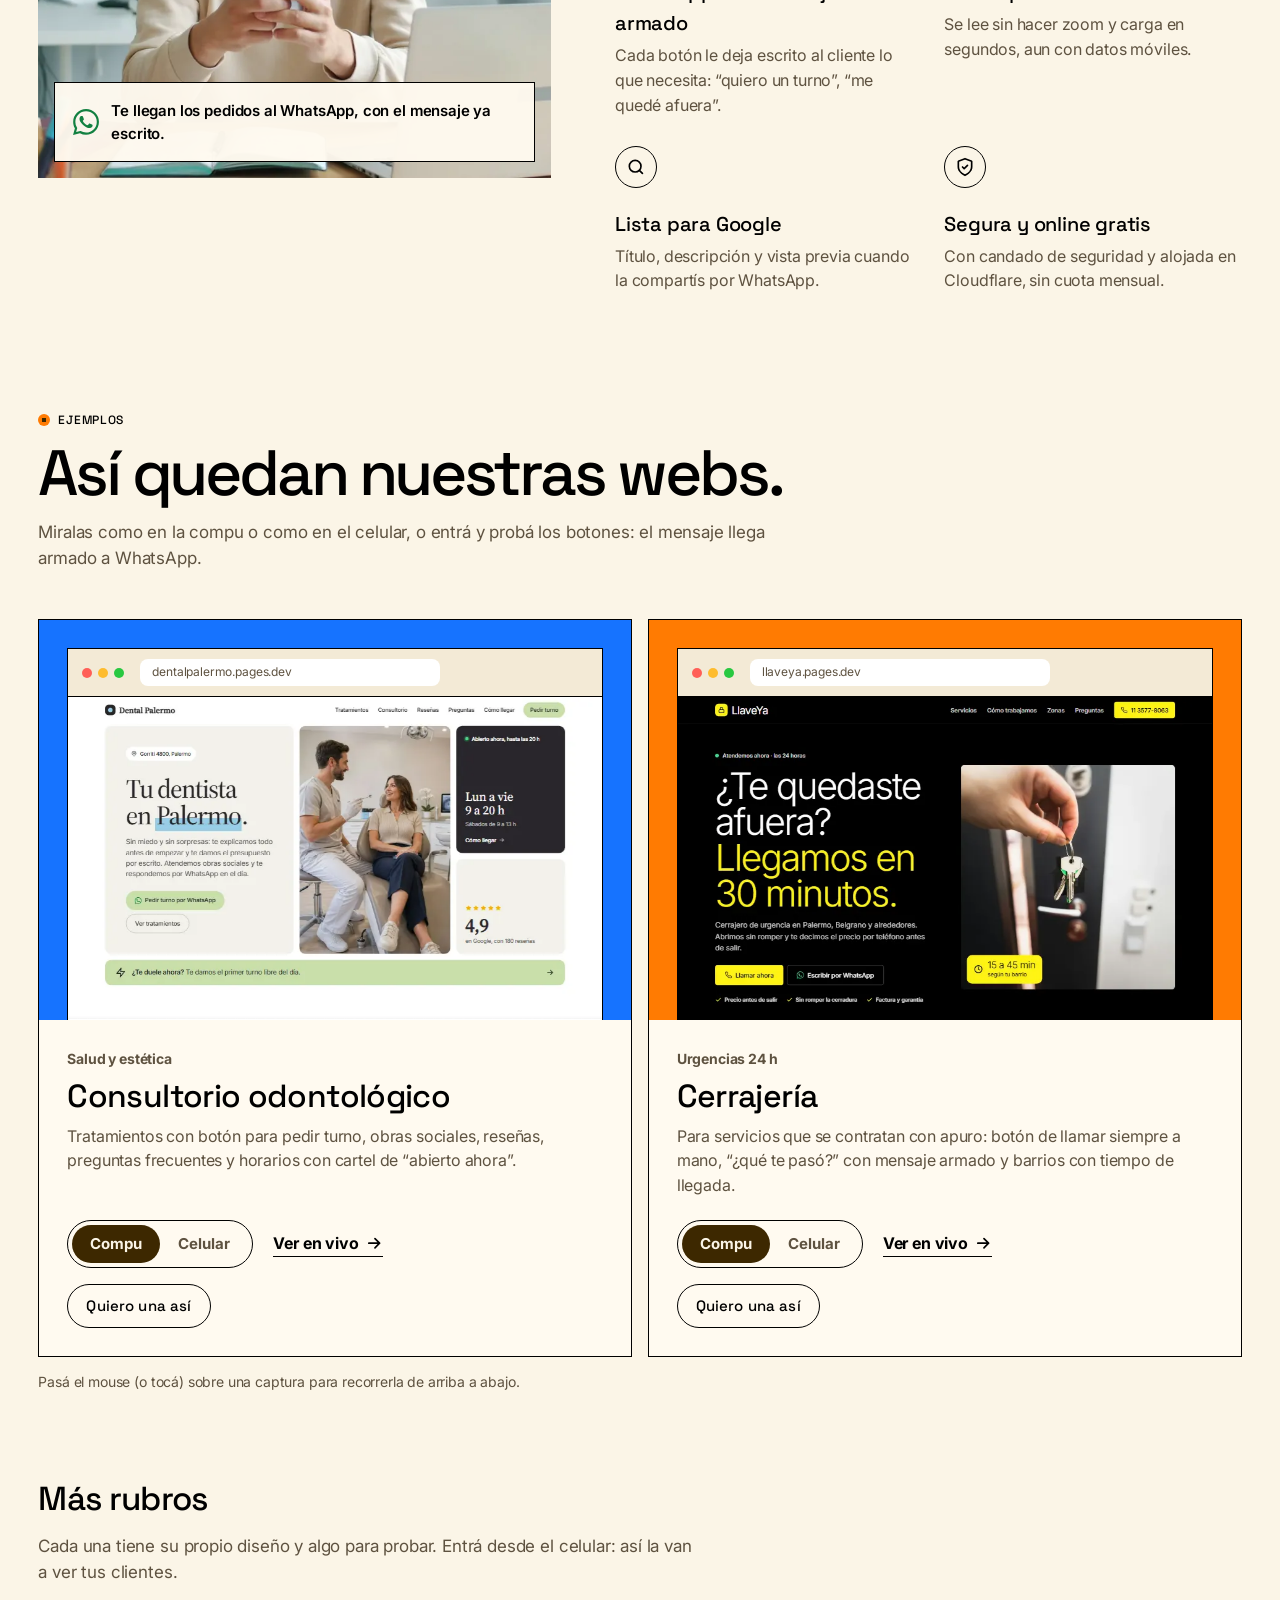
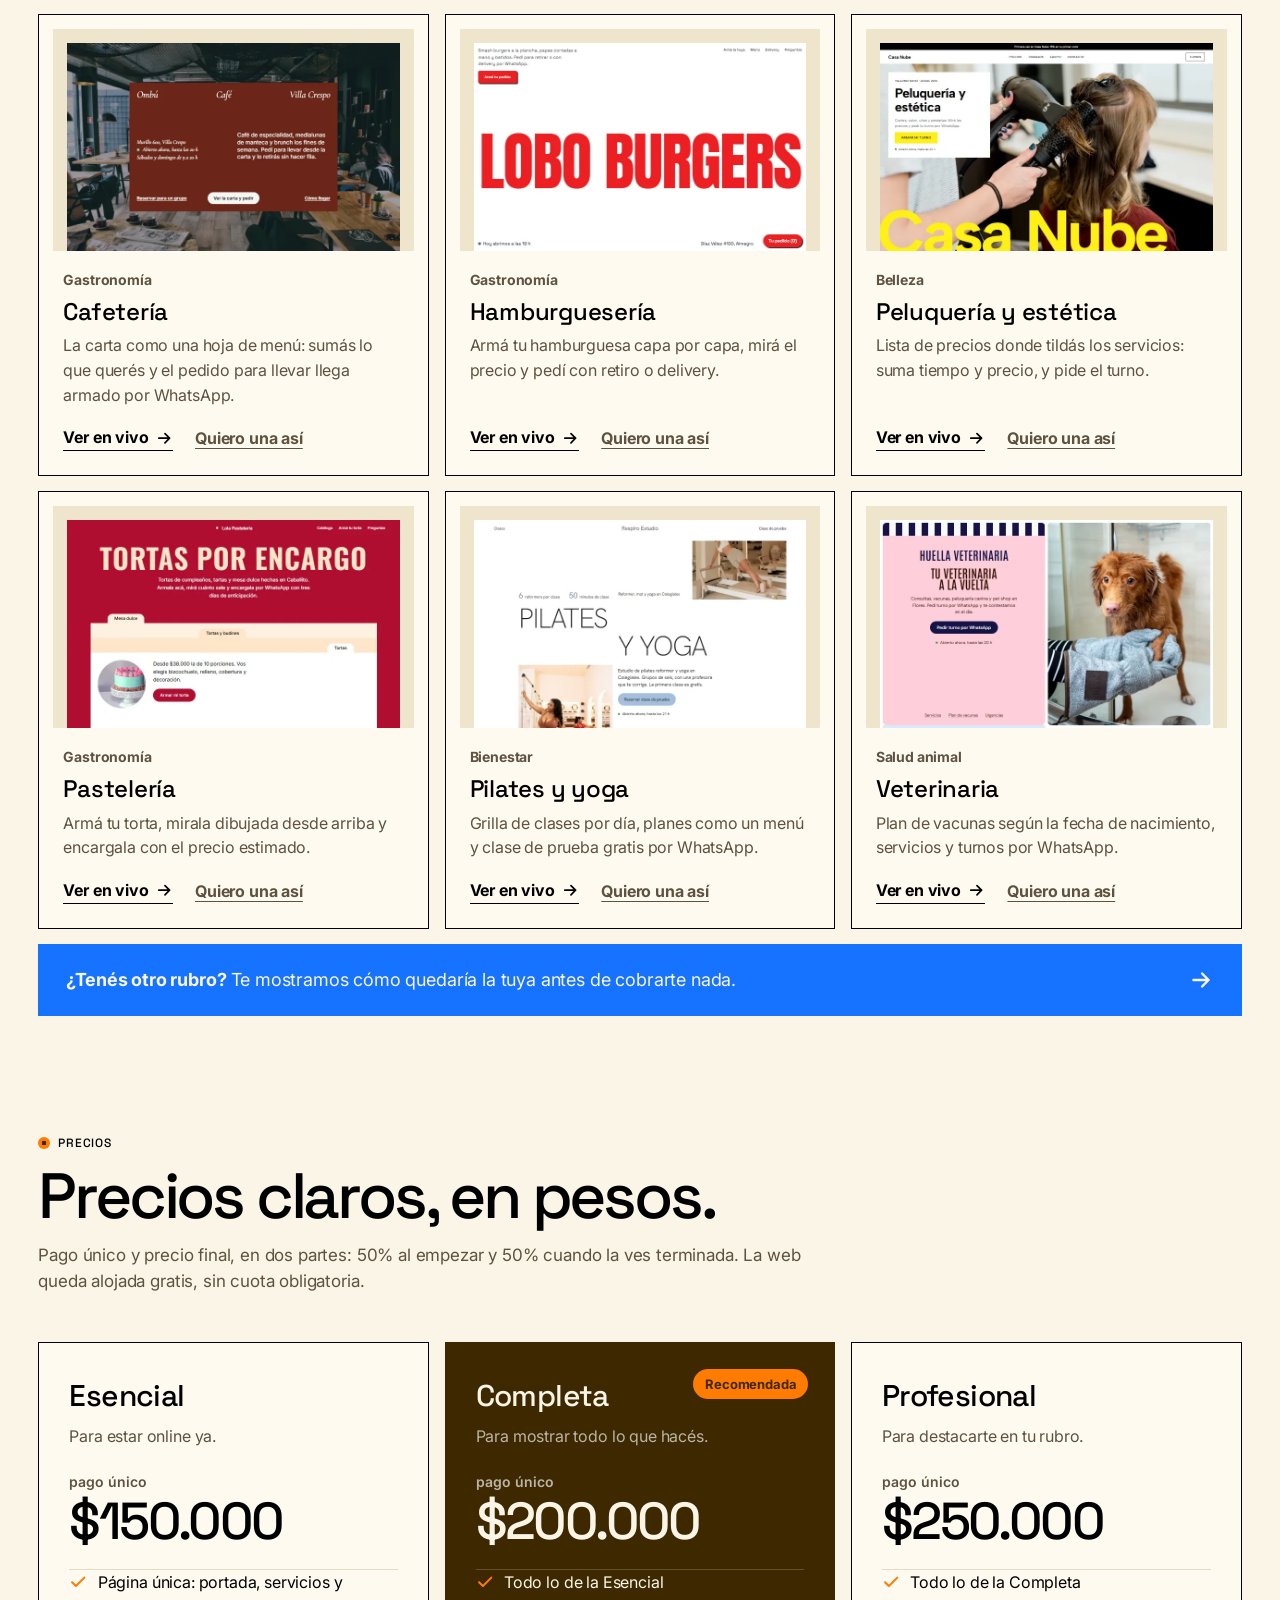
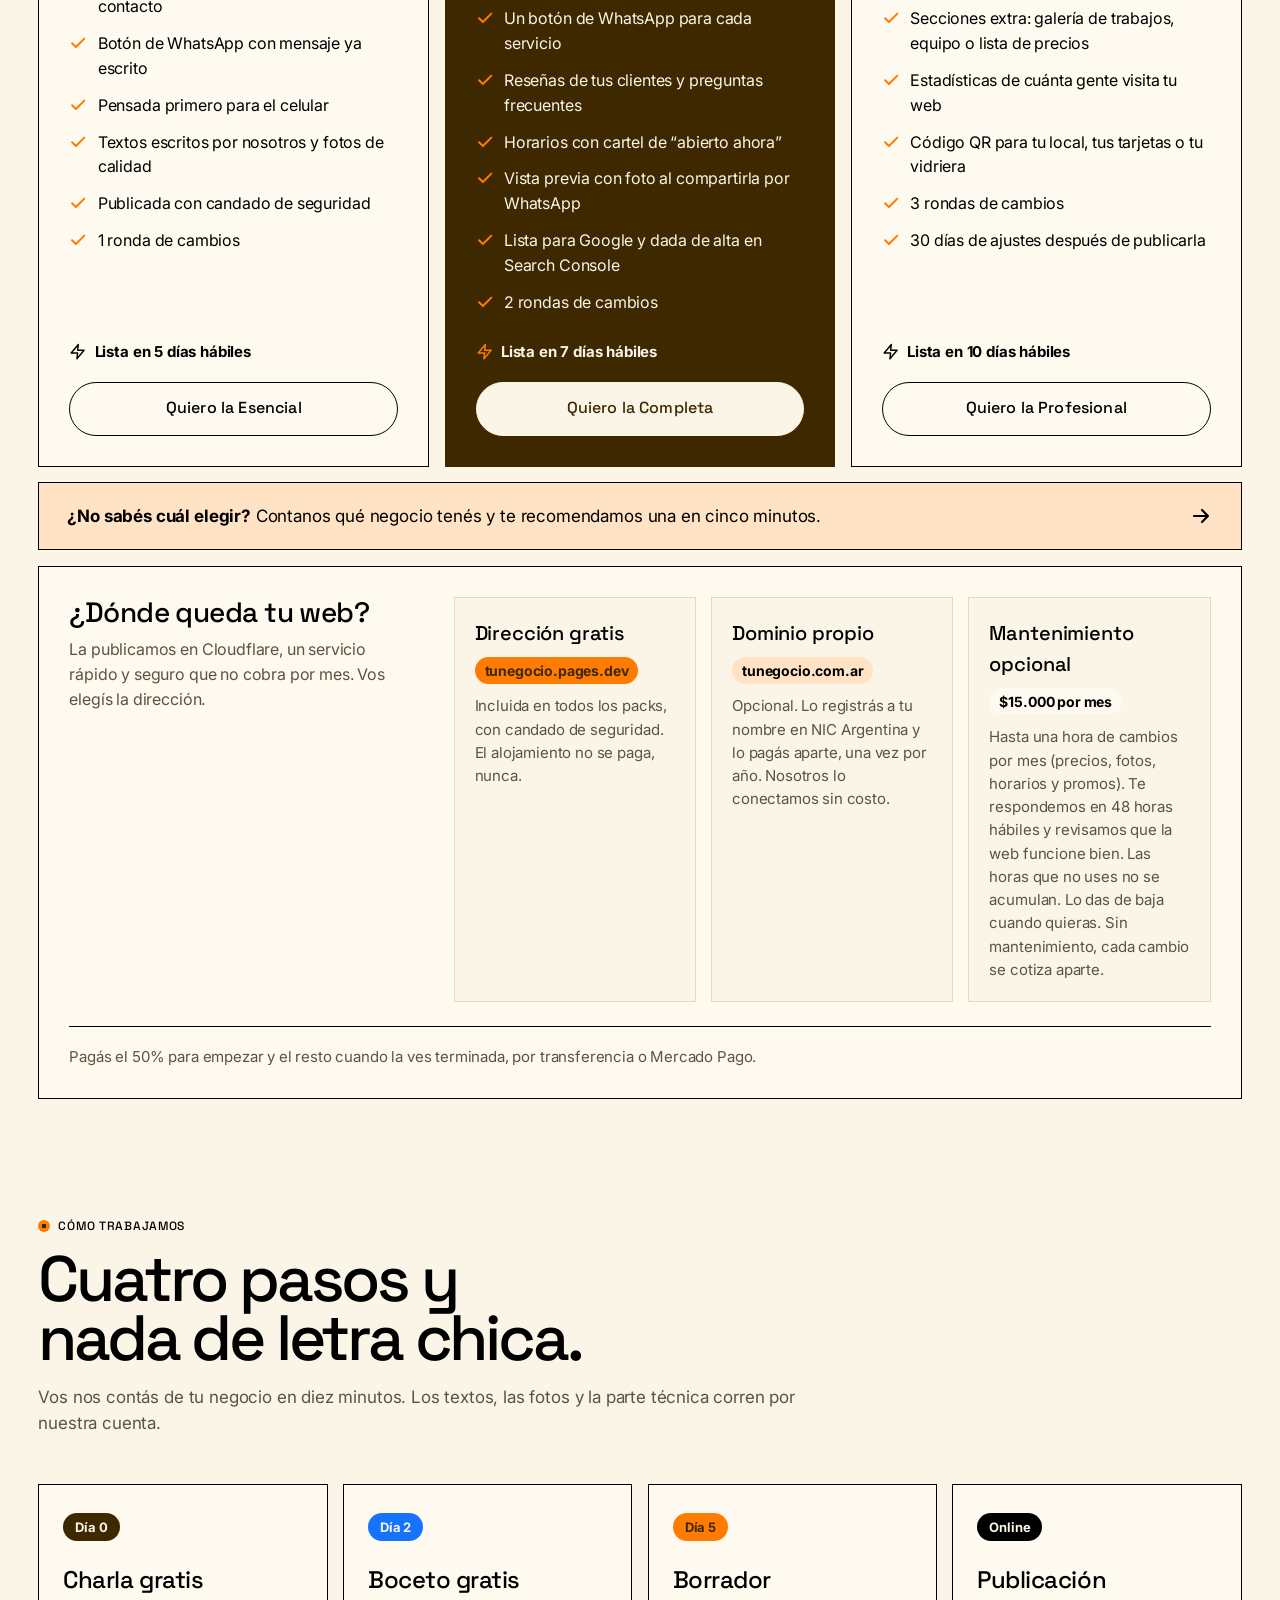
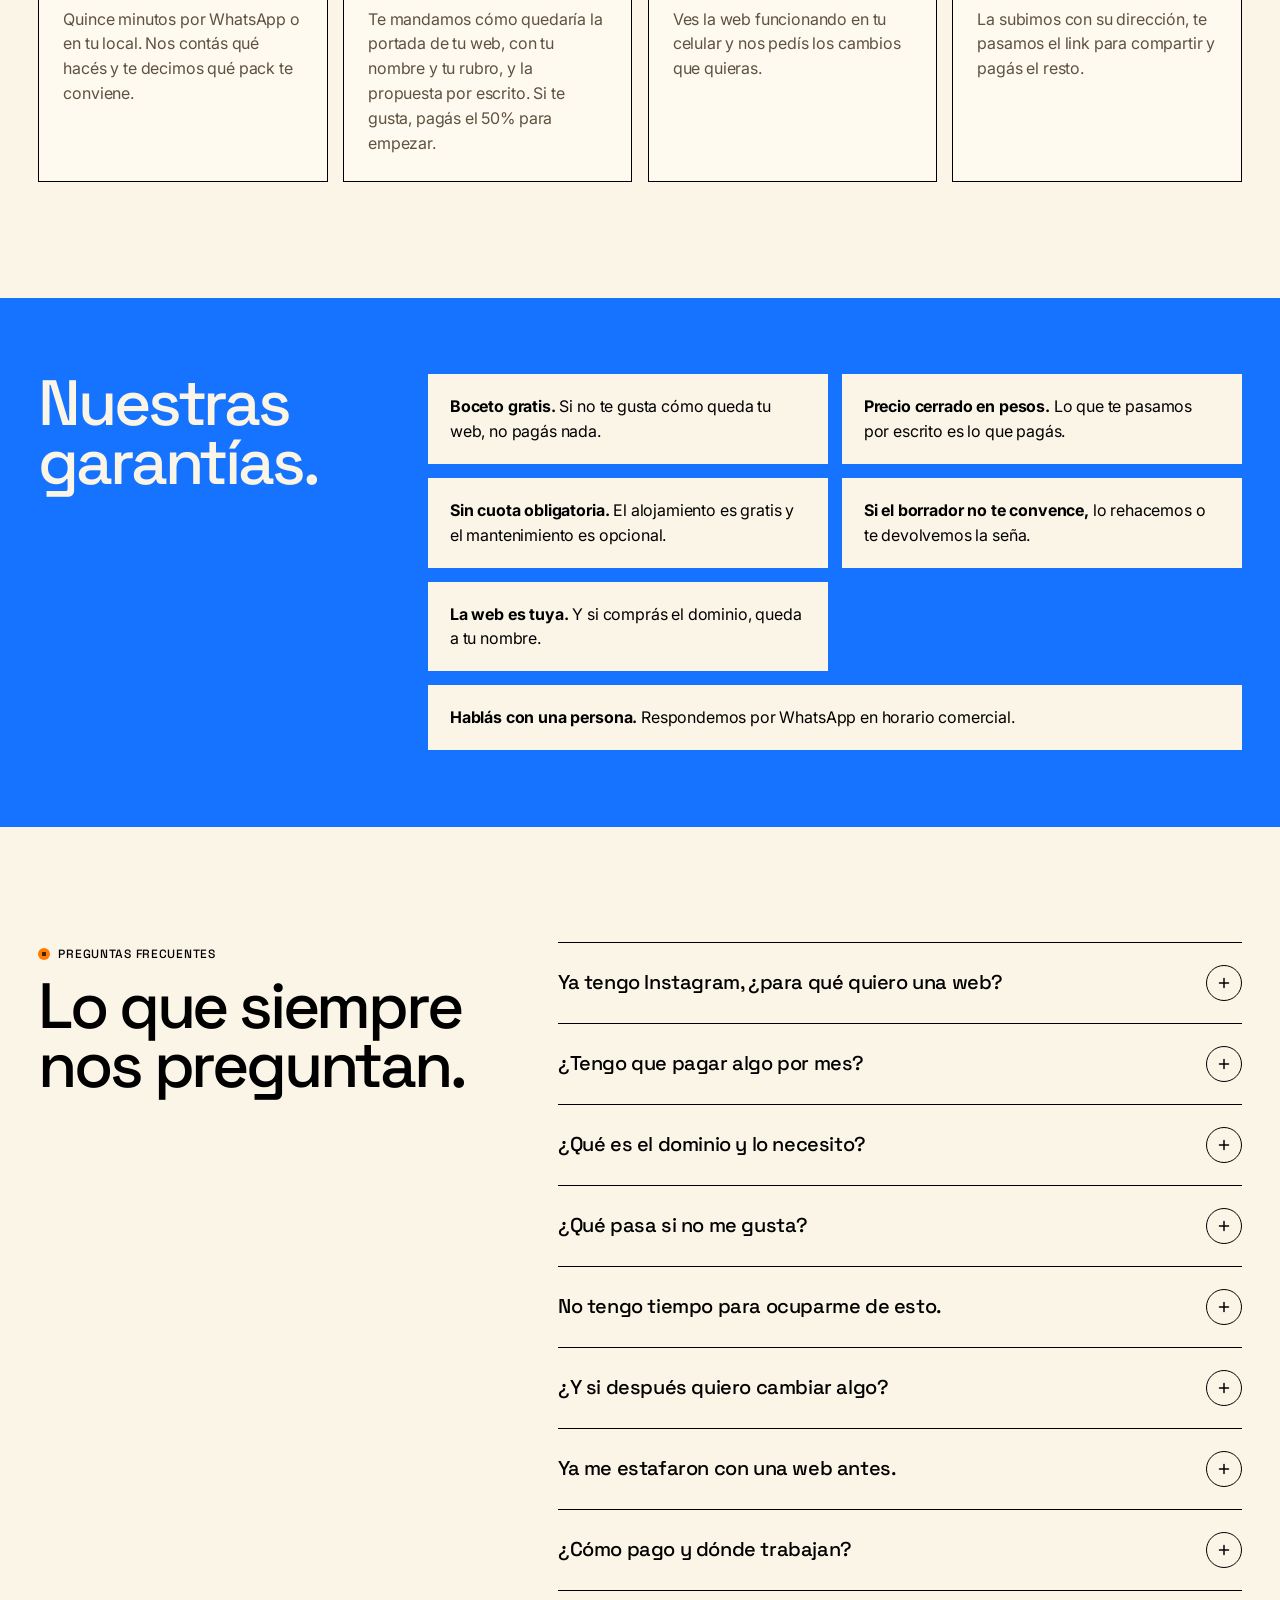
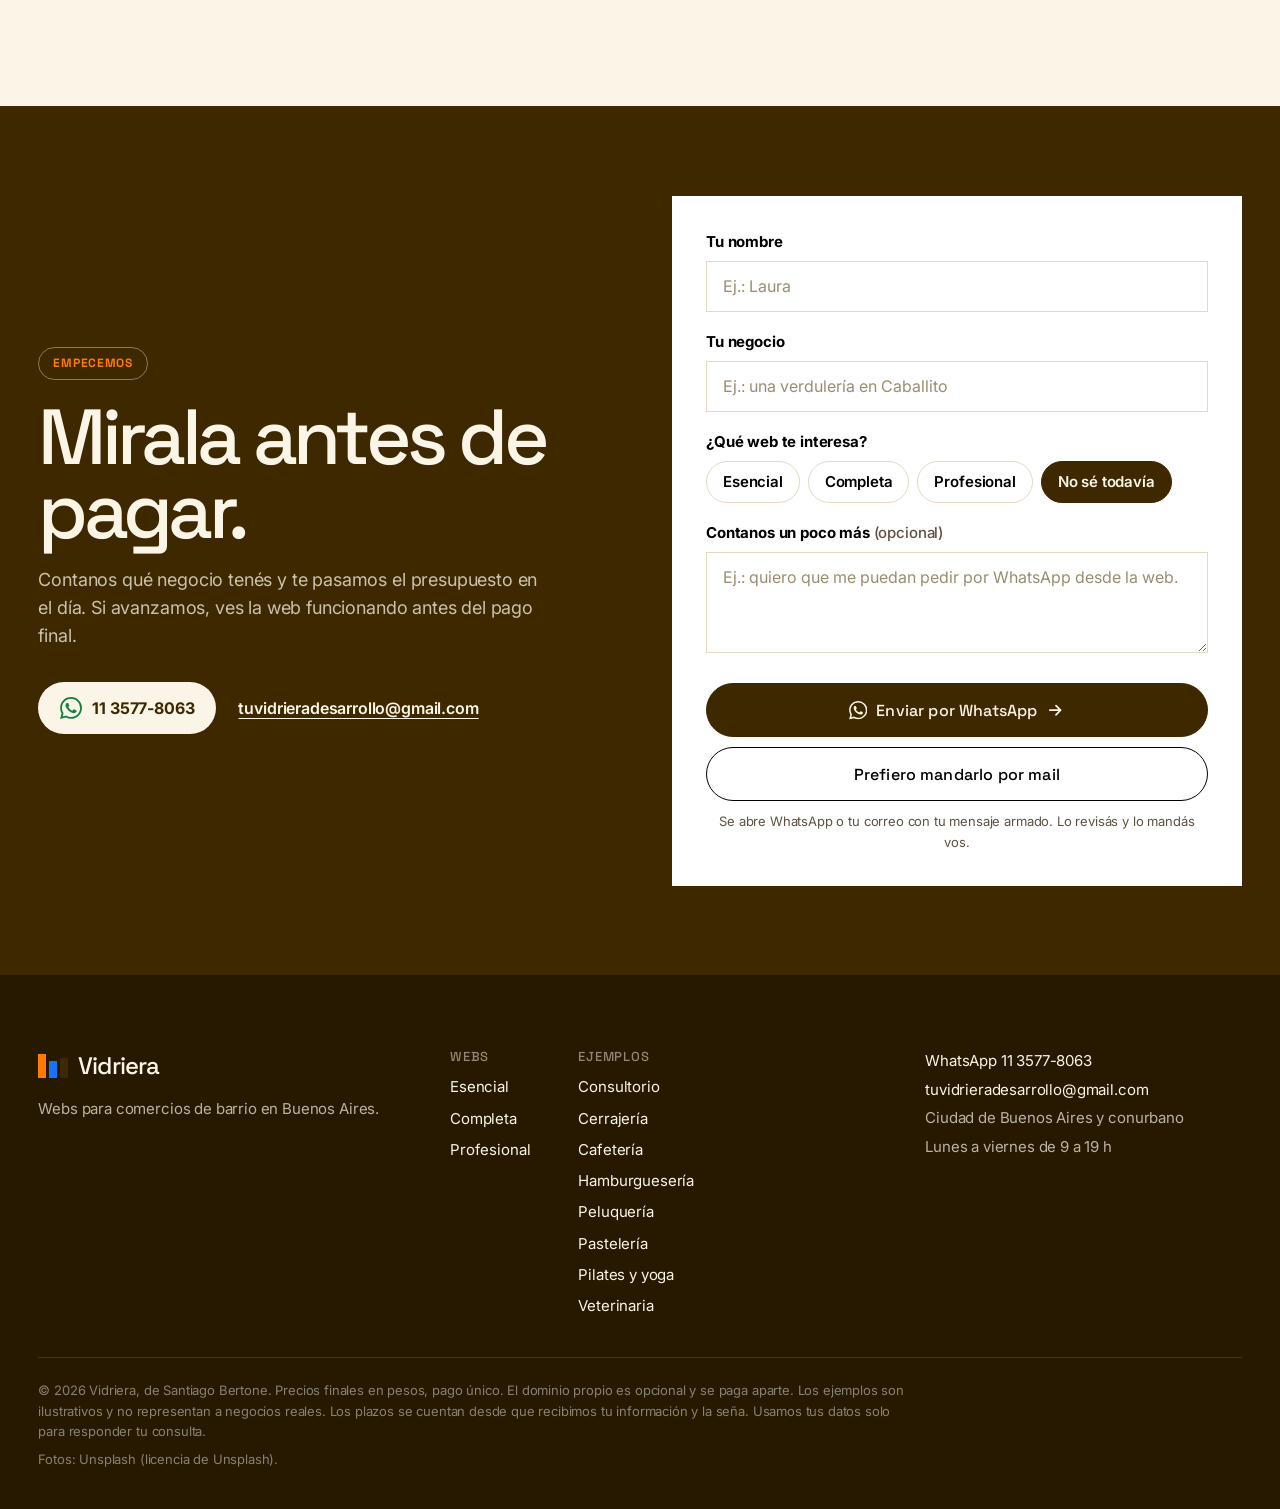
==== commit 5edff1c2: "Mantenimiento sin la ficha de Google y con límites claros Hasta una hora de cambios por mes, respues" ====
--- a/vidriera/index.html
+++ b/vidriera/index.html
@@ -444,7 +444,7 @@
       <ul class="hosting-list" role="list">
         <li><strong>Dirección gratis</strong><span class="hosting-addr">tunegocio.pages.dev</span><p>Incluida en todos los packs, con candado de seguridad. El alojamiento no se paga, nunca.</p></li>
         <li><strong>Dominio propio</strong><span class="hosting-addr">tunegocio.com.ar</span><p>Opcional. Lo registrás a tu nombre en NIC Argentina y lo pagás aparte, una vez por año. Nosotros lo conectamos sin costo.</p></li>
-        <li><strong>Mantenimiento opcional</strong><span class="hosting-addr">$15.000 por mes</span><p>Hasta una hora de cambios por mes (precios, fotos, horarios) y tu ficha de Google al día. Lo das de baja cuando quieras. Si no lo querés, cada cambio se cotiza aparte.</p></li>
+        <li><strong>Mantenimiento opcional</strong><span class="hosting-addr">$15.000 por mes</span><p>Hasta una hora de cambios por mes (precios, fotos, horarios y promos). Te respondemos en 48 horas hábiles y revisamos que la web funcione bien. Las horas que no uses no se acumulan. Lo das de baja cuando quieras. Sin mantenimiento, cada cambio se cotiza aparte.</p></li>
       </ul>
       <p class="hosting-note">Pagás el 50% para empezar y el resto cuando la ves terminada, por transferencia o Mercado Pago.</p>
     </div>
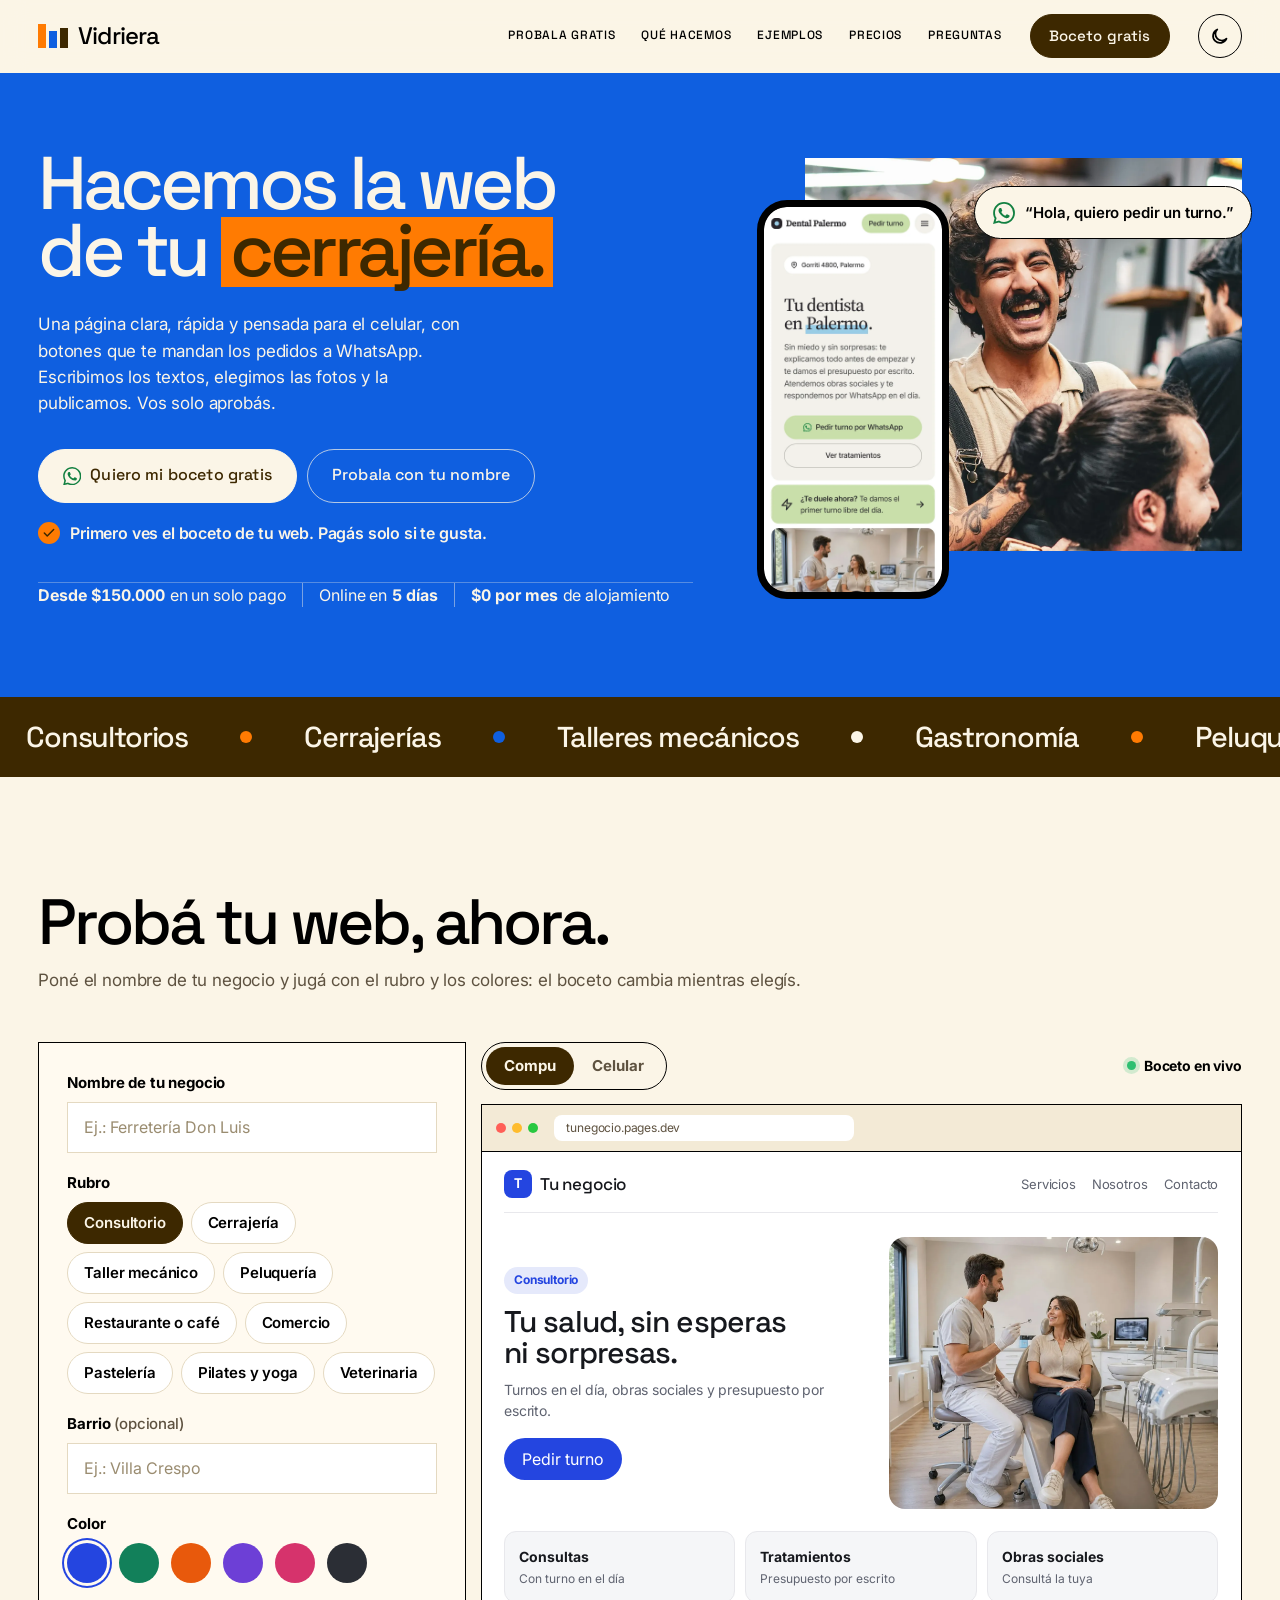
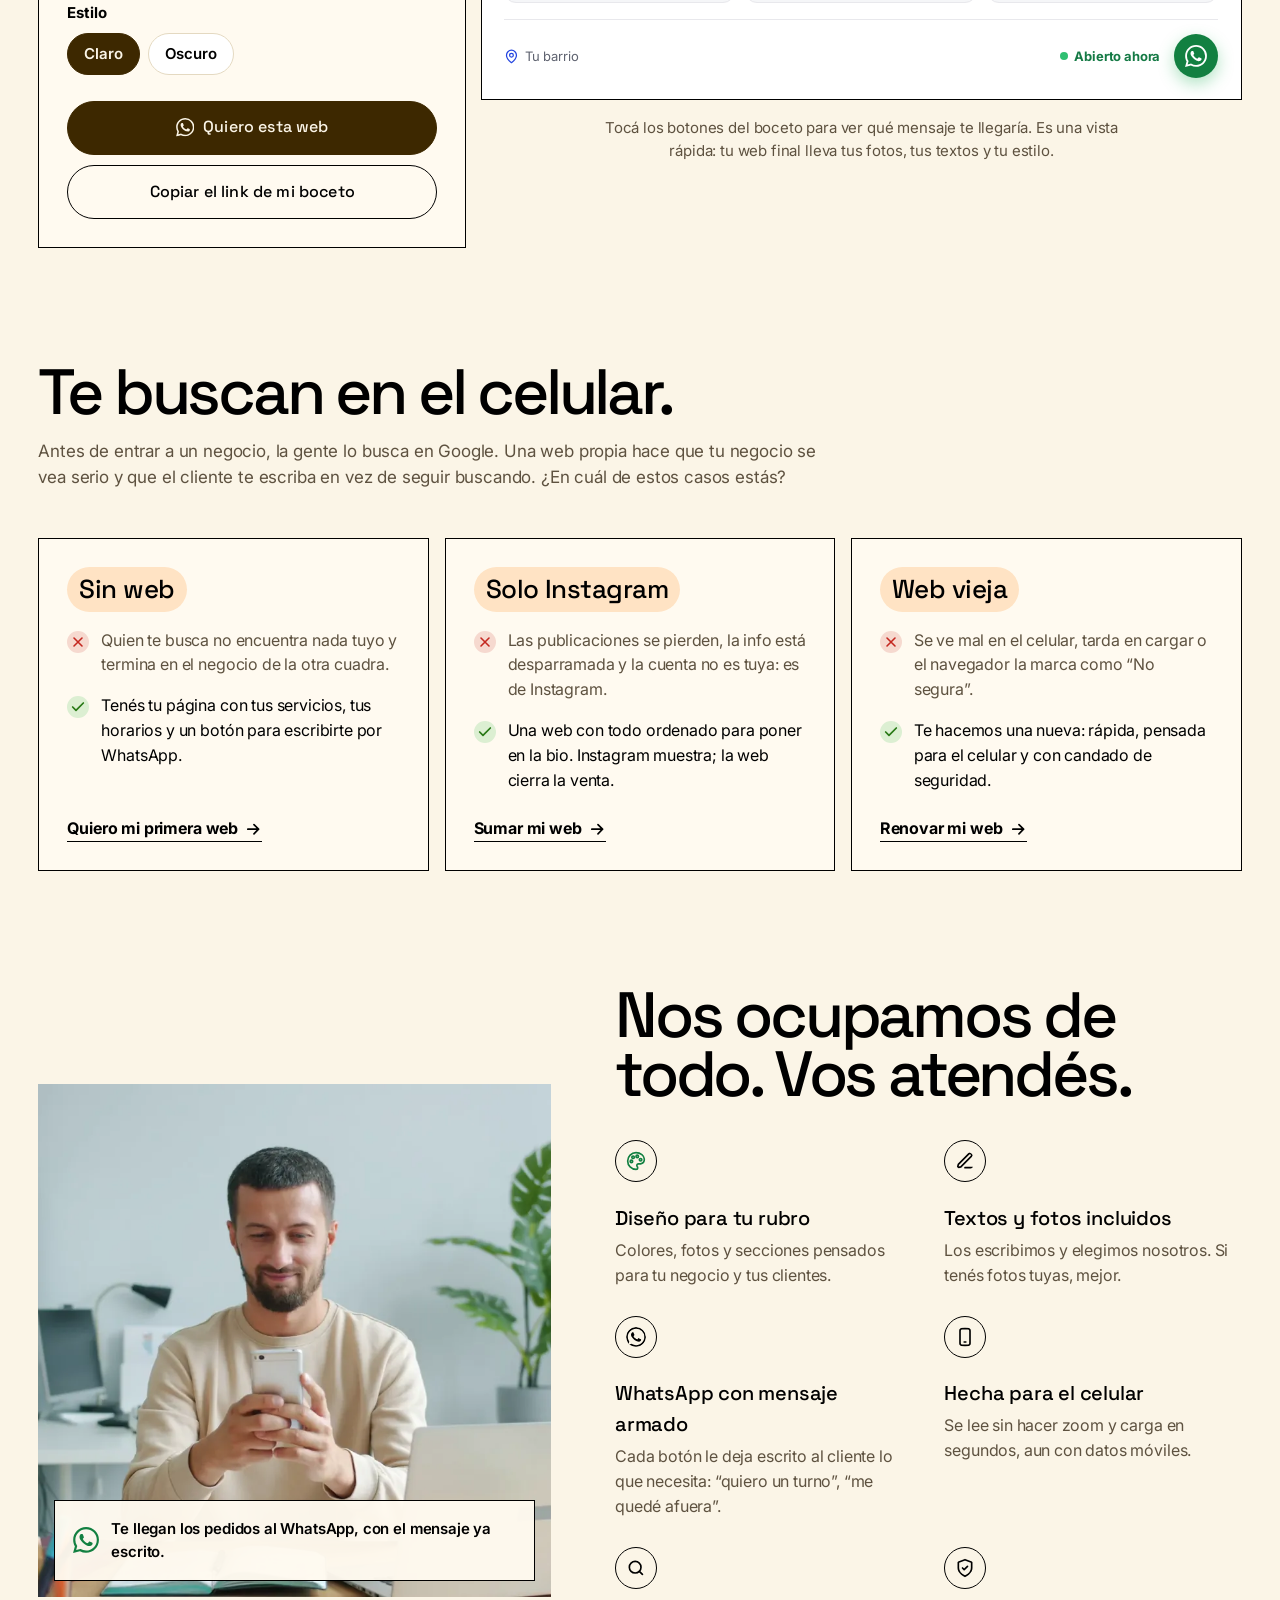
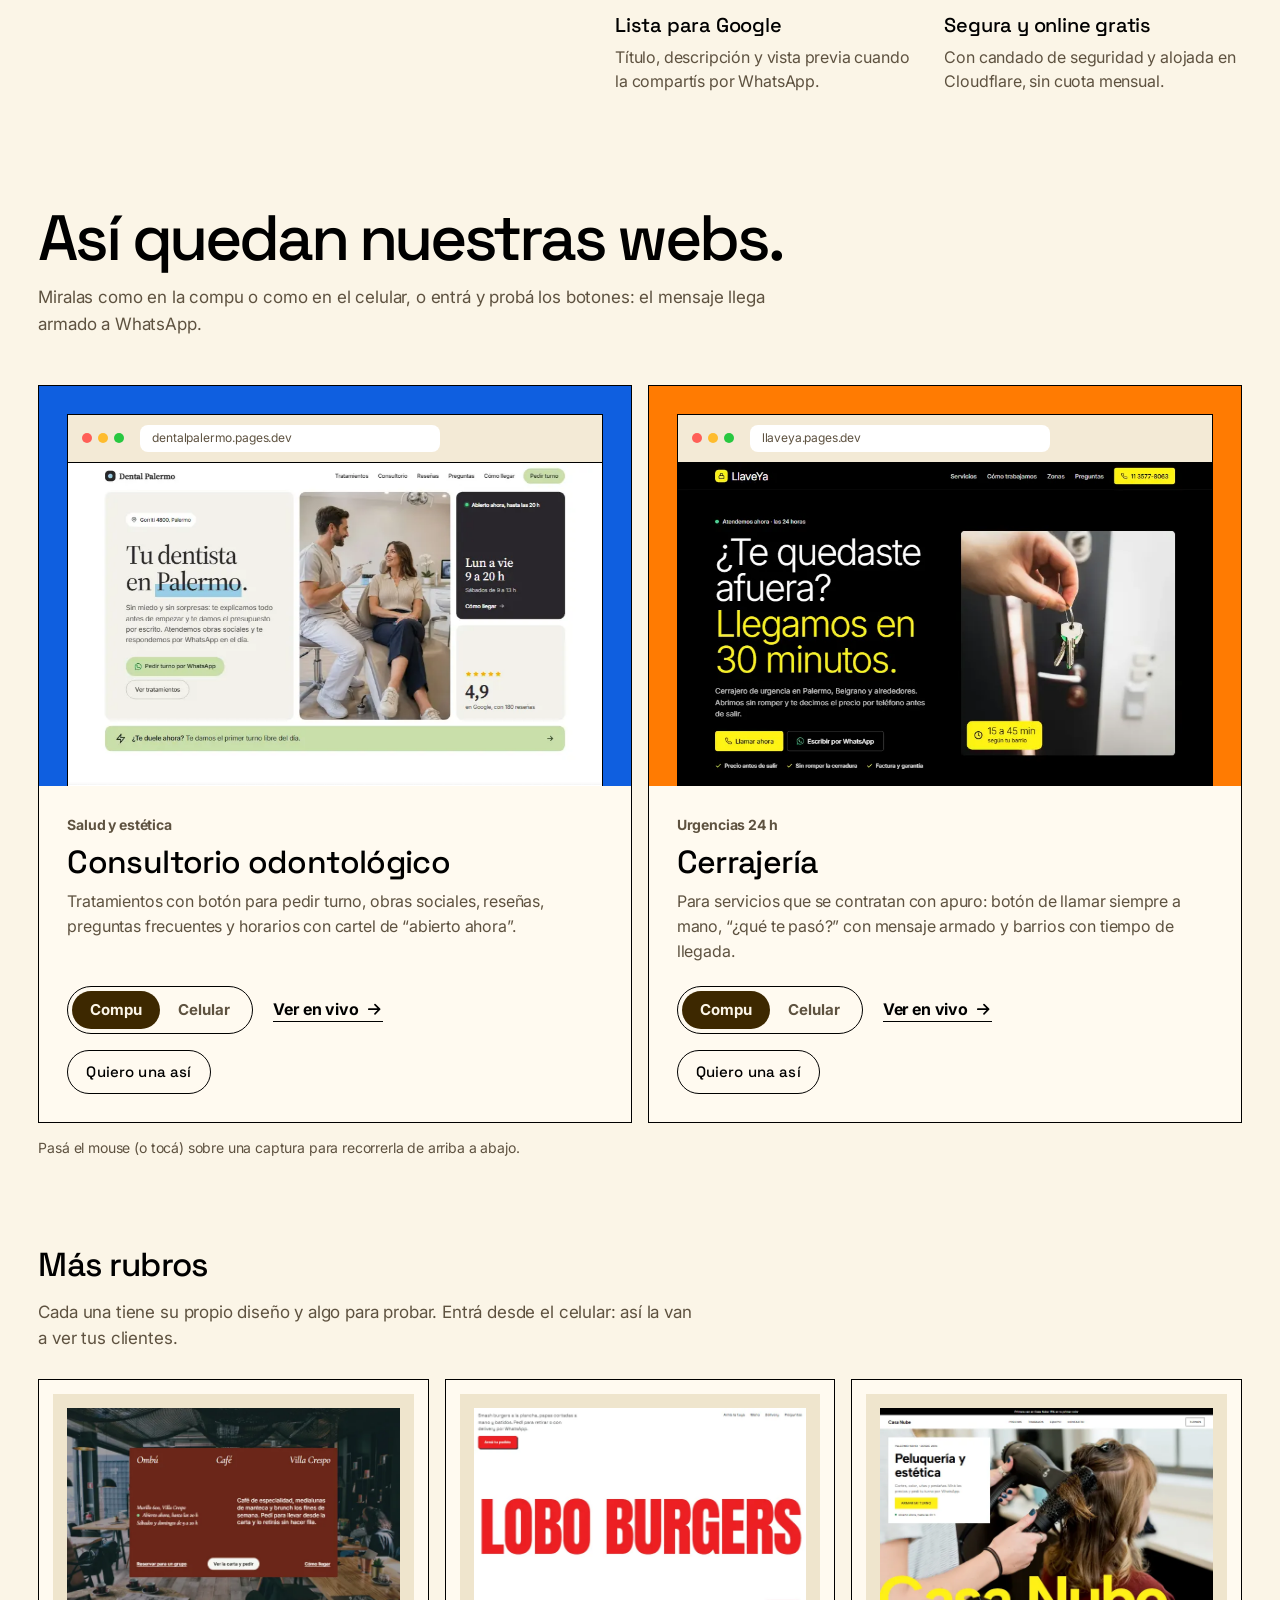
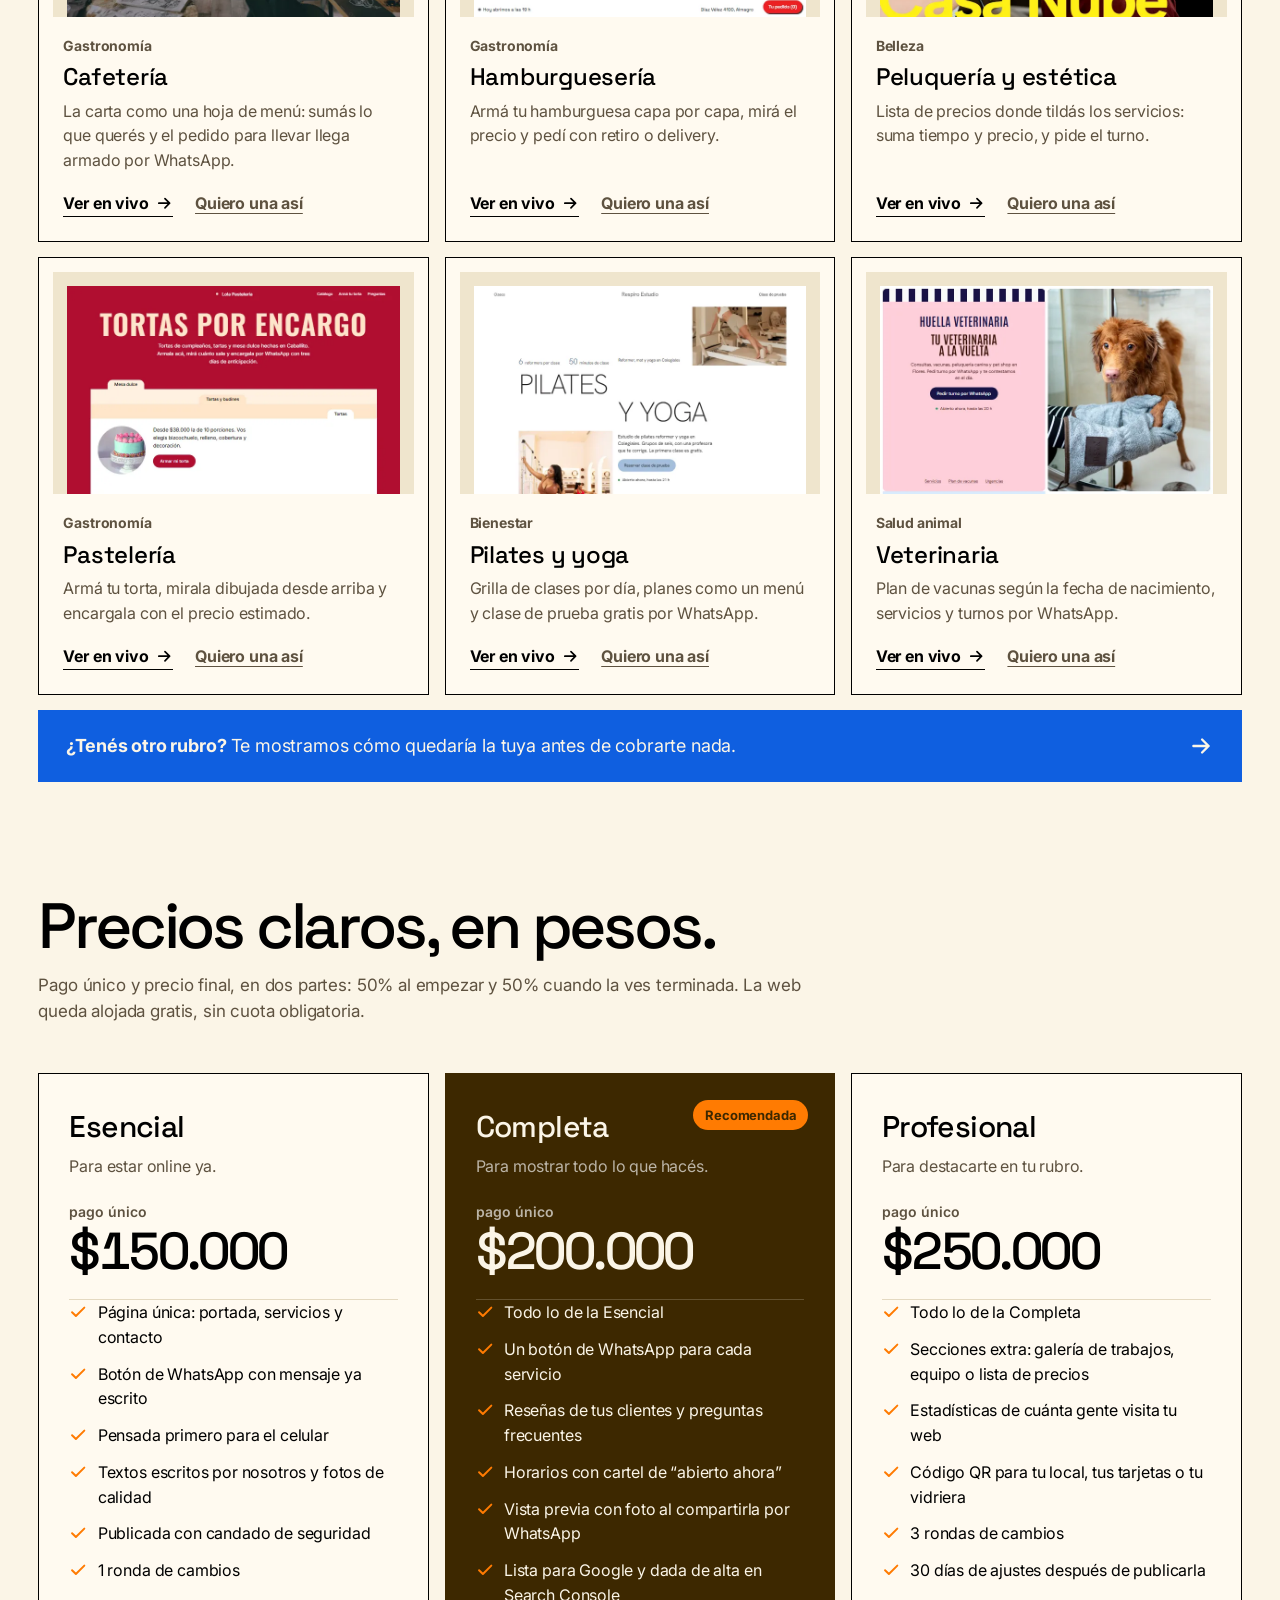
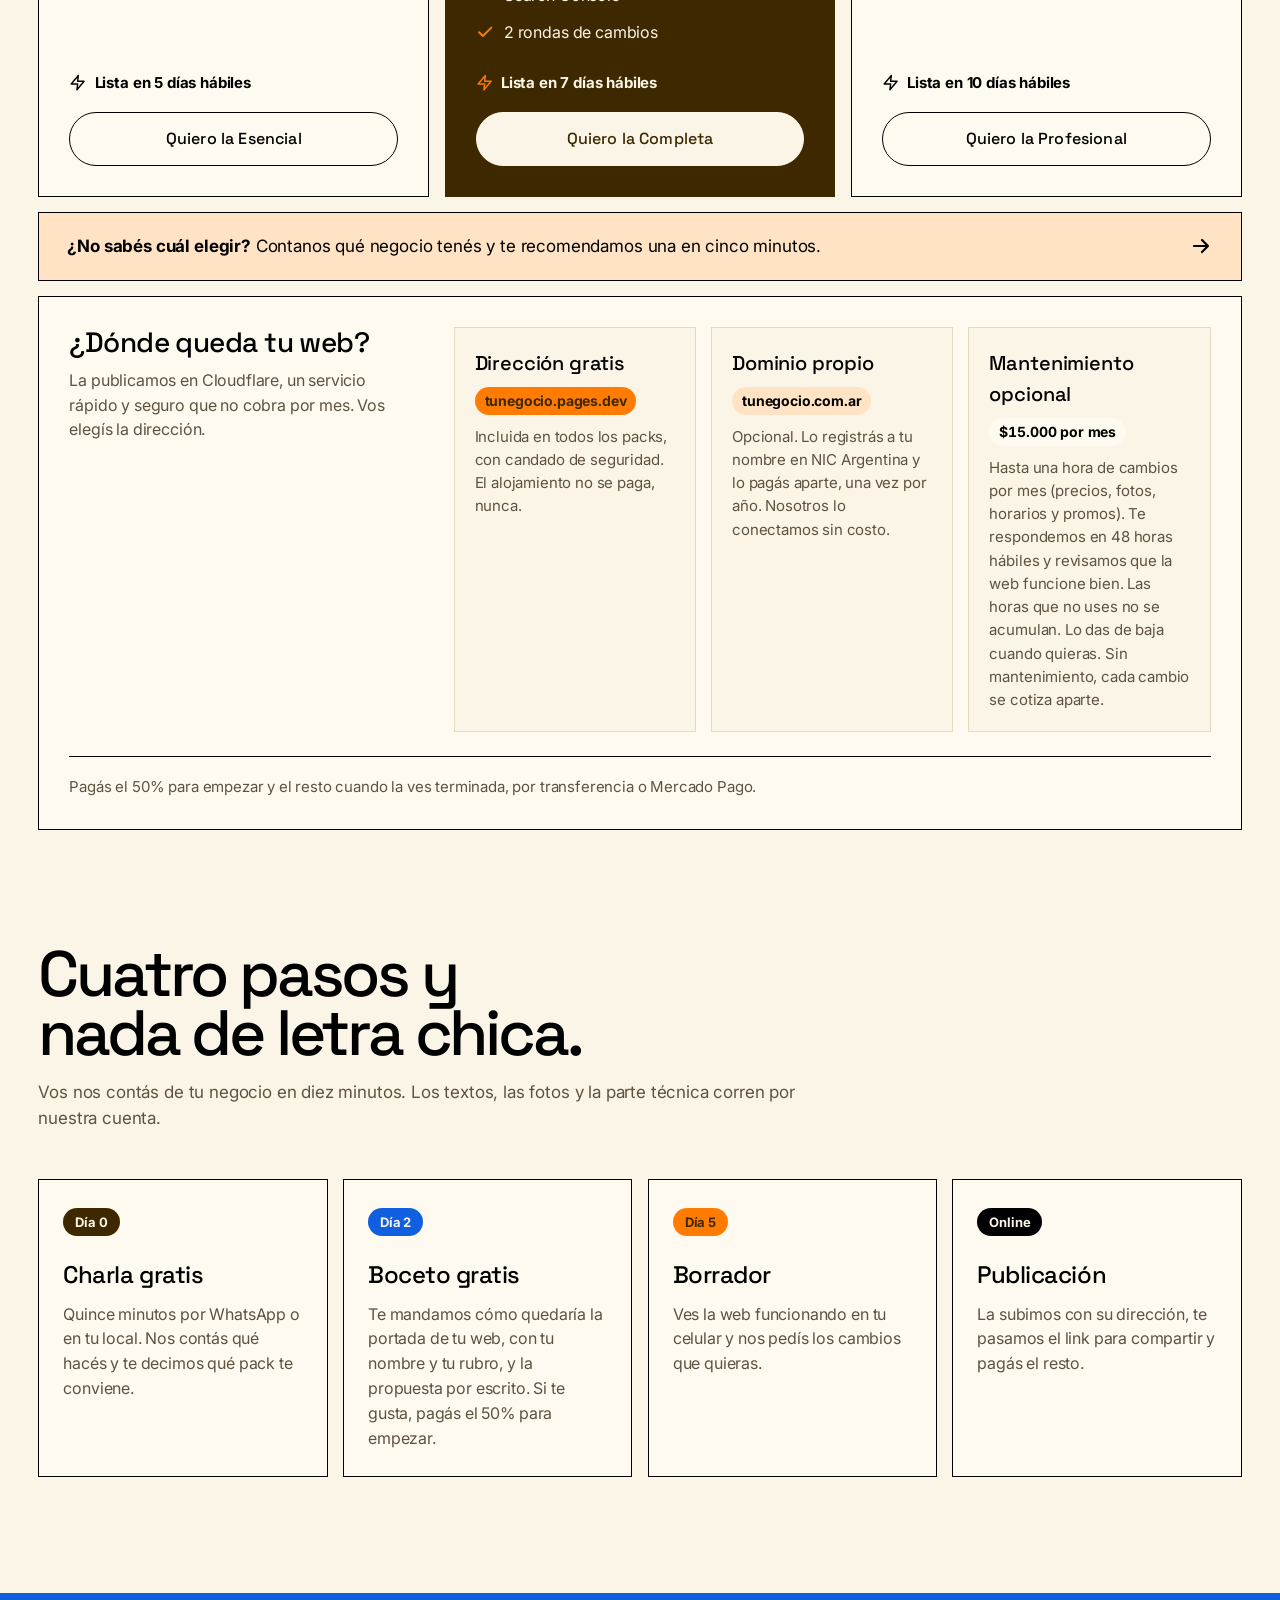
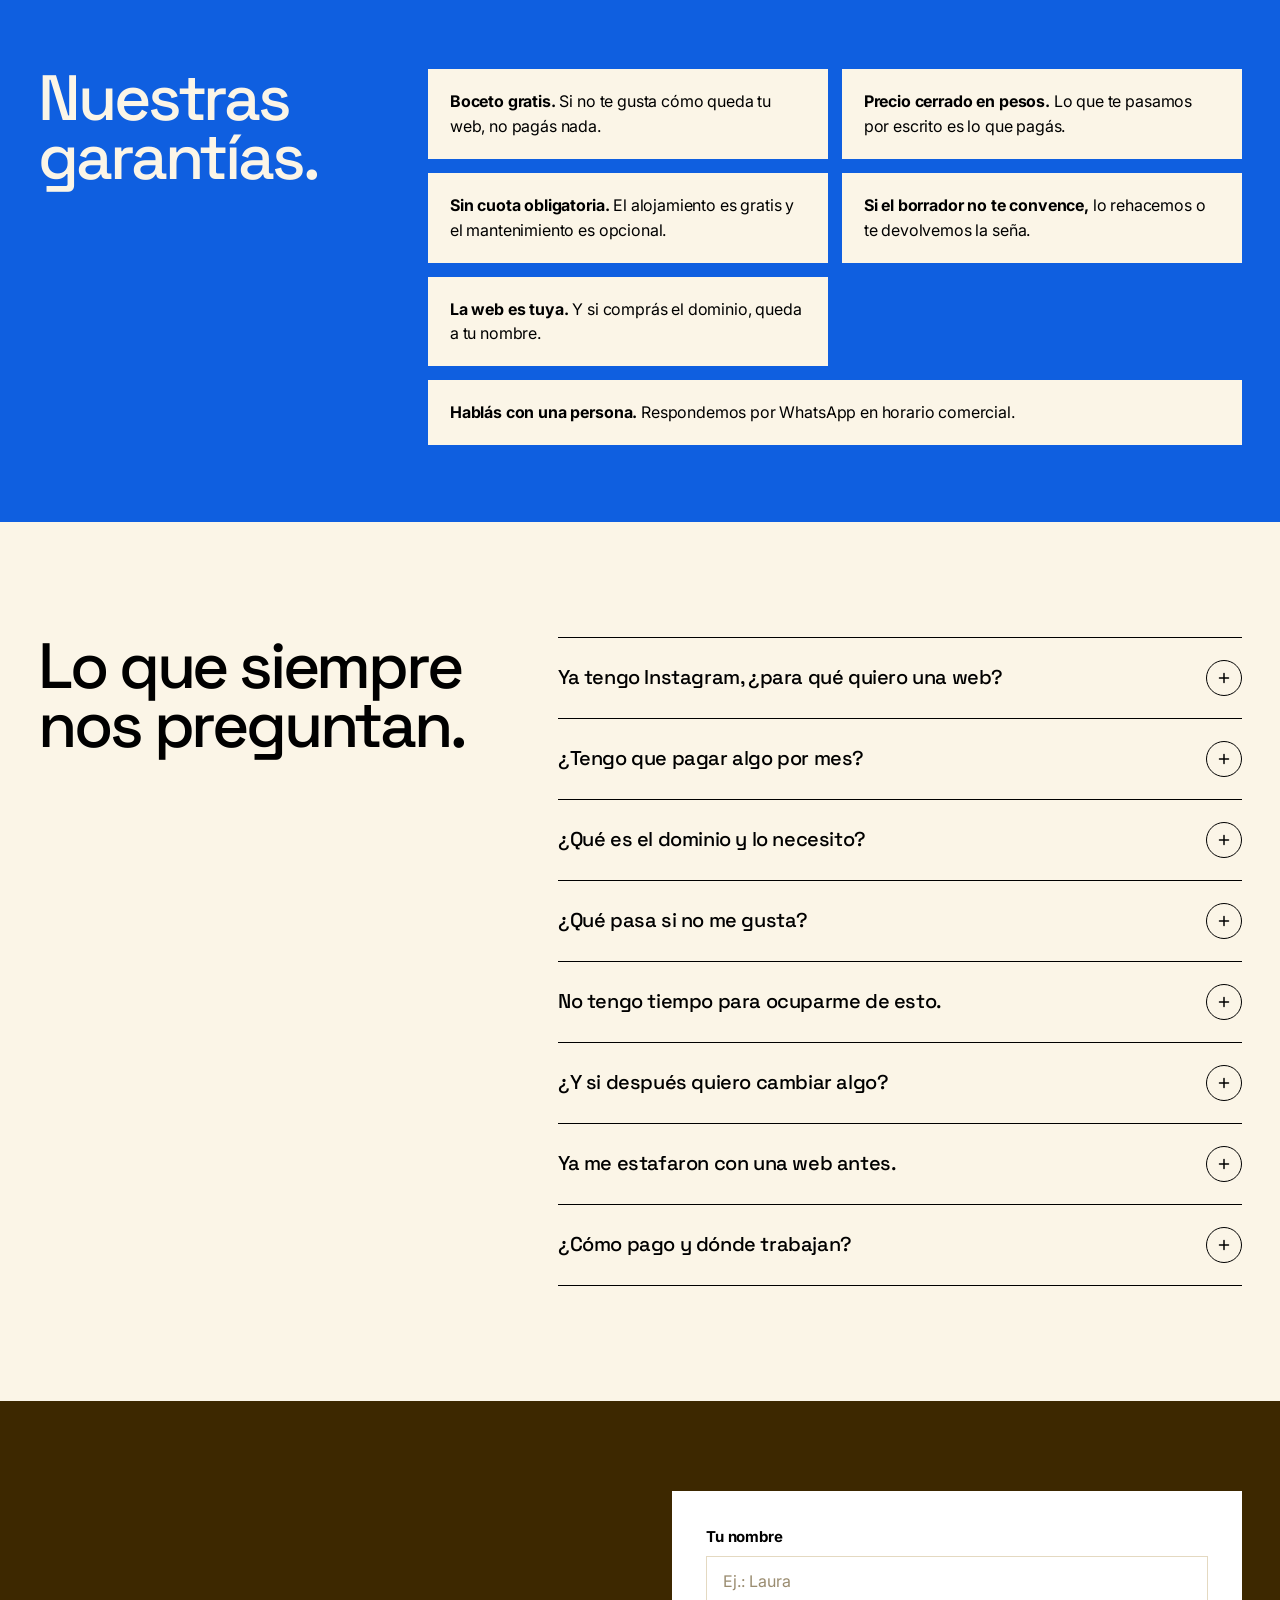
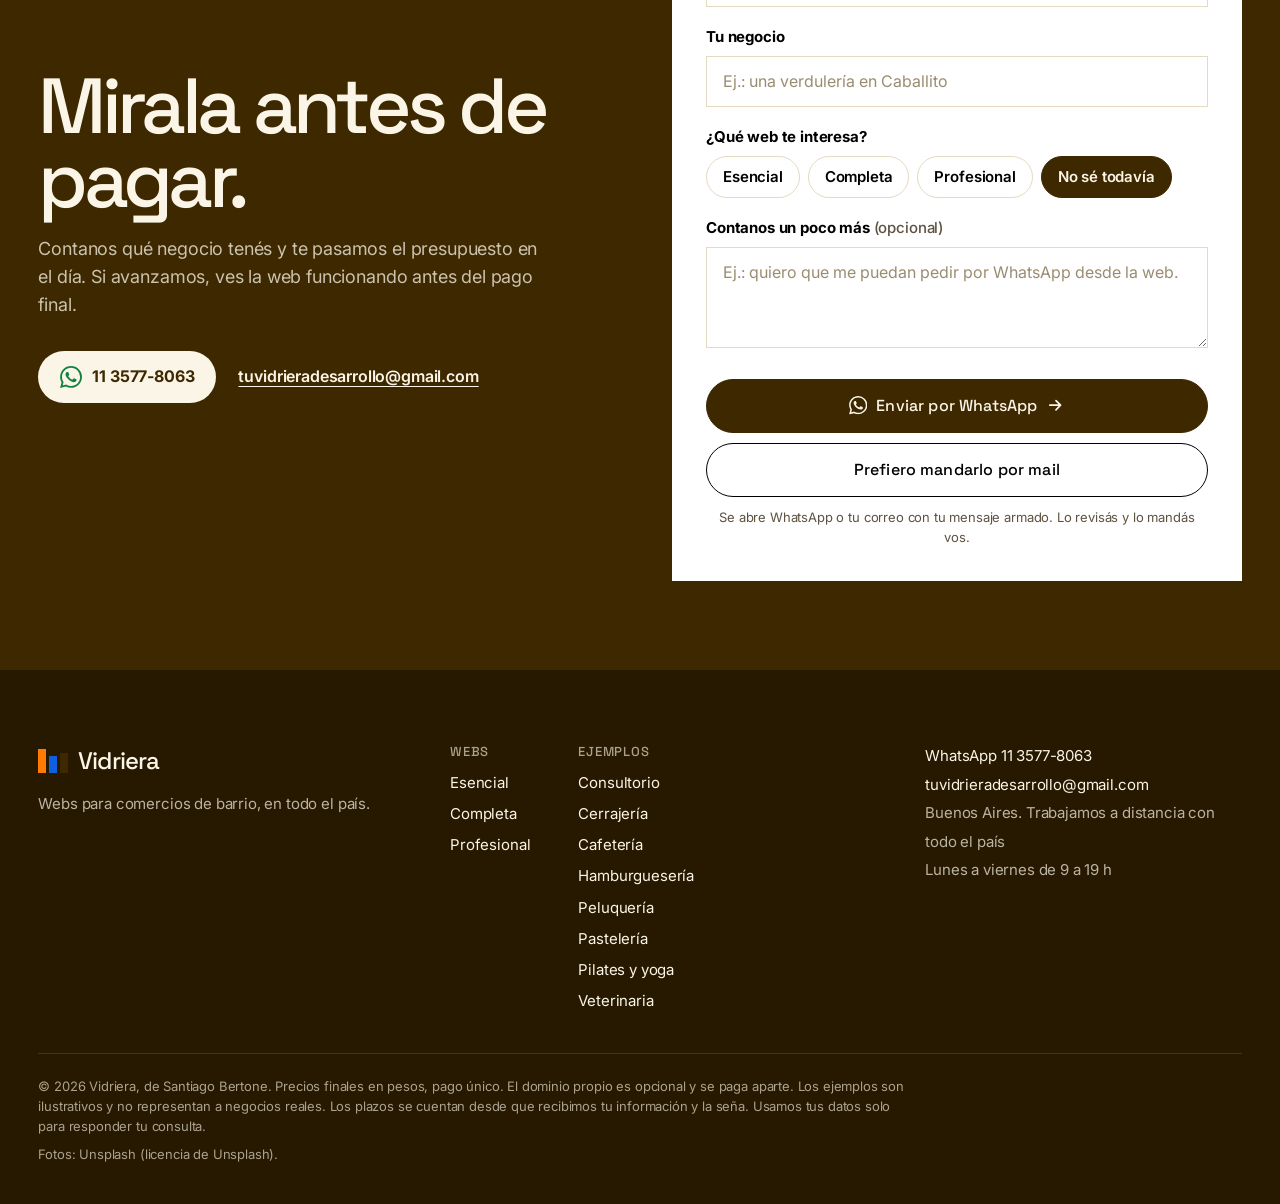
==== commit 6d221a76: "Capa de venta en las demos y boceto gratis como llamado principal - Demos: cinta arriba y cierre al " ====
--- a/vidriera/index.html
+++ b/vidriera/index.html
@@ -65,7 +65,7 @@
     <a href="#preguntas">Preguntas</a>
     <button class="theme-row" type="button" data-tema aria-pressed="false"><svg class="i-luna" aria-hidden="true"><use href="#i-luna"/></svg><svg class="i-sol" aria-hidden="true"><use href="#i-sol"/></svg><span>Modo oscuro</span></button>
   </nav>
-  <a class="btn btn-small top-cta" href="https://wa.me/5491135778063" data-wa="Hola, quiero un presupuesto para la web de mi negocio.">Pedí presupuesto</a>
+  <a class="btn btn-small top-cta" href="https://wa.me/5491135778063" data-wa="Hola, quiero el boceto gratis de la web para mi negocio. Mi rubro es: ">Boceto gratis</a>
   <button class="theme-btn" type="button" data-tema aria-label="Activar modo oscuro" aria-pressed="false"><svg class="i-luna" aria-hidden="true"><use href="#i-luna"/></svg><svg class="i-sol" aria-hidden="true"><use href="#i-sol"/></svg></button>
   <button class="menu-btn" type="button" aria-expanded="false" aria-controls="nav" aria-label="Abrir el menú"><svg><use href="#i-menu"/></svg></button>
 </header>
@@ -75,21 +75,20 @@
   <!-- Portada -->
   <section class="hero" aria-labelledby="titulo">
     <div class="hero-copy">
-      <p class="pill"><svg><use href="#i-pin"/></svg>Diseño web para comercios de barrio · CABA</p>
       <h1 id="titulo" class="hero-title" data-rise aria-label="Hacemos la web de tu negocio.">
         <span aria-hidden="true">Hacemos la web</span>
         <span class="hero-accent" aria-hidden="true">de tu <span class="rotator" data-palabras="negocio.|consultorio.|cerrajería.|taller.|peluquería.|café.|comercio.">negocio.</span></span>
       </h1>
       <p class="hero-sub" data-rise style="--i:1">Una página clara, rápida y pensada para el celular, con botones que te mandan los pedidos a WhatsApp. Escribimos los textos, elegimos las fotos y la publicamos. Vos solo aprobás.</p>
       <div class="hero-actions" data-rise style="--i:2">
-        <a class="btn" href="https://wa.me/5491135778063" data-wa="Hola, quiero un presupuesto para la web de mi negocio."><svg><use href="#i-wa"/></svg>Pedí tu presupuesto</a>
-        <a class="btn btn-outline" href="#probala">Mirá tu web en vivo</a>
+        <a class="btn" href="https://wa.me/5491135778063" data-wa="Hola, quiero el boceto gratis de la web para mi negocio. Mi rubro es: "><svg><use href="#i-wa"/></svg>Quiero mi boceto gratis</a>
+        <a class="btn btn-outline" href="#probala">Probala con tu nombre</a>
       </div>
-      <p class="hero-promise" data-rise style="--i:3"><svg><use href="#i-check"/></svg>Te mostramos un boceto de tu web gratis. Pagás solo si te gusta.</p>
+      <p class="hero-promise" data-rise style="--i:3"><svg><use href="#i-check"/></svg>Primero ves el boceto de tu web. Pagás solo si te gusta.</p>
       <ul class="hero-trust" role="list" data-rise style="--i:4">
-        <li><strong>Desde $150.000</strong>pago único</li>
-        <li><strong>5 días</strong>y está online</li>
-        <li><strong>$0 por mes</strong>hosting gratis</li>
+        <li><strong>Desde $150.000</strong> en un solo pago</li>
+        <li>Online en <strong>5 días</strong></li>
+        <li><strong>$0 por mes</strong> de alojamiento</li>
       </ul>
     </div>
     <div class="hero-visual">
@@ -114,7 +113,6 @@
   <!-- Probador en vivo -->
   <section id="probala" class="section tryit" aria-labelledby="probala-titulo">
     <div class="section-head">
-      <p class="eyebrow">Probala gratis</p>
       <h2 id="probala-titulo" class="h2" data-reveal>Probá tu web, ahora.</h2>
       <p class="section-sub" data-reveal style="--i:1">Poné el nombre de tu negocio y jugá con el rubro y los colores: el boceto cambia mientras elegís.</p>
     </div>
@@ -199,7 +197,6 @@
   <!-- Para quién -->
   <section class="section" aria-labelledby="para-quien-titulo">
     <div class="section-head">
-      <p class="eyebrow">Para quién es</p>
       <h2 id="para-quien-titulo" class="h2" data-reveal>Te buscan en el celular.</h2>
       <p class="section-sub" data-reveal style="--i:1">Antes de entrar a un negocio, la gente lo busca en Google. Una web propia hace que tu negocio se vea serio y que el cliente te escriba en vez de seguir buscando. ¿En cuál de estos casos estás?</p>
     </div>
@@ -232,7 +229,6 @@
       <figcaption><svg><use href="#i-wa"/></svg>Te llegan los pedidos al WhatsApp, con el mensaje ya escrito.</figcaption>
     </figure>
     <div>
-      <p class="eyebrow">Qué hacemos</p>
       <h2 id="que-hacemos-titulo" class="h2" data-reveal>Nos ocupamos de todo. Vos atendés.</h2>
       <ul class="features" role="list">
         <li data-reveal><svg><use href="#i-brush"/></svg><h3>Diseño para tu rubro</h3><p>Colores, fotos y secciones pensados para tu negocio y tus clientes.</p></li>
@@ -248,7 +244,6 @@
   <!-- Ejemplos -->
   <section id="demos" class="section" aria-labelledby="demos-titulo">
     <div class="section-head">
-      <p class="eyebrow">Ejemplos</p>
       <h2 id="demos-titulo" class="h2" data-reveal>Así quedan nuestras webs.</h2>
       <p class="section-sub" data-reveal style="--i:1">Miralas como en la compu o como en el celular, o entrá y probá los botones: el mensaje llega armado a WhatsApp.</p>
     </div>
@@ -378,7 +373,6 @@
   <!-- Precios -->
   <section id="precios" class="section" aria-labelledby="precios-titulo">
     <div class="section-head">
-      <p class="eyebrow">Precios</p>
       <h2 id="precios-titulo" class="h2" data-reveal>Precios claros, en pesos.</h2>
       <p class="section-sub" data-reveal style="--i:1">Pago único y precio final, en dos partes: 50% al empezar y 50% cuando la ves terminada. La web queda alojada gratis, sin cuota obligatoria.</p>
     </div>
@@ -453,7 +447,6 @@
   <!-- Proceso -->
   <section id="proceso" class="section" aria-labelledby="proceso-titulo">
     <div class="section-head">
-      <p class="eyebrow">Cómo trabajamos</p>
       <h2 id="proceso-titulo" class="h2" data-reveal>Cuatro pasos y nada de letra chica.</h2>
       <p class="section-sub" data-reveal style="--i:1">Vos nos contás de tu negocio en diez minutos. Los textos, las fotos y la parte técnica corren por nuestra cuenta.</p>
     </div>
@@ -483,7 +476,6 @@
   <!-- Preguntas -->
   <section id="preguntas" class="section faq" aria-labelledby="preguntas-titulo">
     <div class="section-head">
-      <p class="eyebrow">Preguntas frecuentes</p>
       <h2 id="preguntas-titulo" class="h2" data-reveal>Lo que siempre nos preguntan.</h2>
     </div>
     <div class="faq-list">
@@ -525,7 +517,6 @@
   <!-- Cierre -->
   <section id="contacto" class="final" aria-labelledby="final-titulo">
     <div class="final-copy">
-      <p class="final-tag">Empecemos</p>
       <h2 id="final-titulo" class="final-title" data-reveal>Mirala antes de pagar.</h2>
       <p data-reveal style="--i:1">Contanos qué negocio tenés y te pasamos el presupuesto en el día. Si avanzamos, ves la web funcionando antes del pago final.</p>
       <div class="final-direct">
@@ -564,7 +555,7 @@
   <div class="footer-top">
     <div>
       <a class="brand brand-light" href="#inicio"><span class="brand-blocks" aria-hidden="true"><i></i><i></i><i></i></span>Vidriera</a>
-      <p class="footer-claim">Webs para comercios de barrio en Buenos Aires.</p>
+      <p class="footer-claim">Webs para comercios de barrio, en todo el país.</p>
     </div>
     <nav class="footer-nav" aria-label="Pie de página">
       <ul role="list">
@@ -588,7 +579,7 @@
     <address class="footer-contact">
       <a href="https://wa.me/5491135778063" data-wa="Hola, quiero hacer una consulta.">WhatsApp 11 3577-8063</a><br>
       <a href="mailto:tuvidrieradesarrollo@gmail.com">tuvidrieradesarrollo@gmail.com</a><br>
-      Ciudad de Buenos Aires y conurbano<br>
+      Buenos Aires. Trabajamos a distancia con todo el país<br>
       Lunes a viernes de 9 a 19 h
     </address>
   </div>
--- a/vidriera/assets/agencia.css
+++ b/vidriera/assets/agencia.css
@@ -83,7 +83,7 @@
     --good-soft: #1f3a1c;
     --good: #7ddc68;
     --footer: #0f0a04;
-    --placeholder: #8a7c62;
+    --placeholder: #a89a7c;
     --featured-ring: inset 0 0 0 1px var(--orange);
     --plus: url("data:image/svg+xml,%3Csvg xmlns='http://www.w3.org/2000/svg' viewBox='0 0 24 24' fill='none' stroke='%23fbf5e7' stroke-width='2' stroke-linecap='round'%3E%3Cpath d='M12 6v12M6 12h12'/%3E%3C/svg%3E");
     color-scheme: dark;
@@ -115,7 +115,7 @@
   --good-soft: #1f3a1c;
   --good: #7ddc68;
   --footer: #0f0a04;
-  --placeholder: #8a7c62;
+  --placeholder: #a89a7c;
   --featured-ring: inset 0 0 0 1px var(--orange);
   --plus: url("data:image/svg+xml,%3Csvg xmlns='http://www.w3.org/2000/svg' viewBox='0 0 24 24' fill='none' stroke='%23fbf5e7' stroke-width='2' stroke-linecap='round'%3E%3Cpath d='M12 6v12M6 12h12'/%3E%3C/svg%3E");
   color-scheme: dark;
@@ -657,3 +657,35 @@
 .footer { background: var(--footer); color: rgba(251, 245, 231, 0.7); }
 .footer a, .brand-light { color: var(--cream); }
 .footer-head { font-family: var(--font-display); font-weight: 500; letter-spacing: 0.06em; color: rgba(251, 245, 231, 0.5); }
+
+/* =====================================================================
+   Ajustes de venta y lectura
+   ===================================================================== */
+/* Cobalto un punto más profundo: el texto crema encima pasa el contraste AA (5,2:1) */
+:root { --cobalt: #0f5fe0; --sky: #0f5fe0; }
+.hero-sub { color: var(--cream); }
+.hero-trust { color: var(--cream); }
+.guarantees { --muted: var(--cream); }
+
+/* Sin etiqueta arriba: el título de la portada arranca directo */
+.hero-title { margin-top: 0; }
+
+/* Precio, plazo y costo mensual en un renglón, no como tres cifras sueltas */
+.hero-trust { gap: 6px 0; font-size: 16px; }
+.hero-trust li { display: flex; align-items: baseline; gap: 0.3em; }
+.hero-trust li + li { margin-left: 16px; padding-left: 16px; border-left: 1px solid rgba(251, 245, 231, 0.45); }
+.hero-trust strong { display: inline; font-family: inherit; font-size: inherit; font-weight: 700; letter-spacing: 0; }
+@media (max-width: 520px) {
+  .hero-trust { display: grid; gap: 8px; }
+  .hero-trust li + li { margin-left: 0; padding-left: 0; border-left: 0; }
+}
+
+/* Lo que el navegador dibuja solo también lleva la marca */
+::selection { background: var(--orange); color: #3d2800; }
+html { scrollbar-color: var(--coffee) var(--bg); }
+[data-theme="dark"] { scrollbar-color: #5a4a32 var(--bg); }
+.field, textarea.field { caret-color: var(--orange); }
+a { text-underline-offset: 0.2em; }
+.plan-price, .hosting-addr, .hero-trust strong { font-variant-numeric: tabular-nums; }
+.footer-legal { color: rgba(251, 245, 231, 0.62); }
+.footer-head { color: rgba(251, 245, 231, 0.62); }
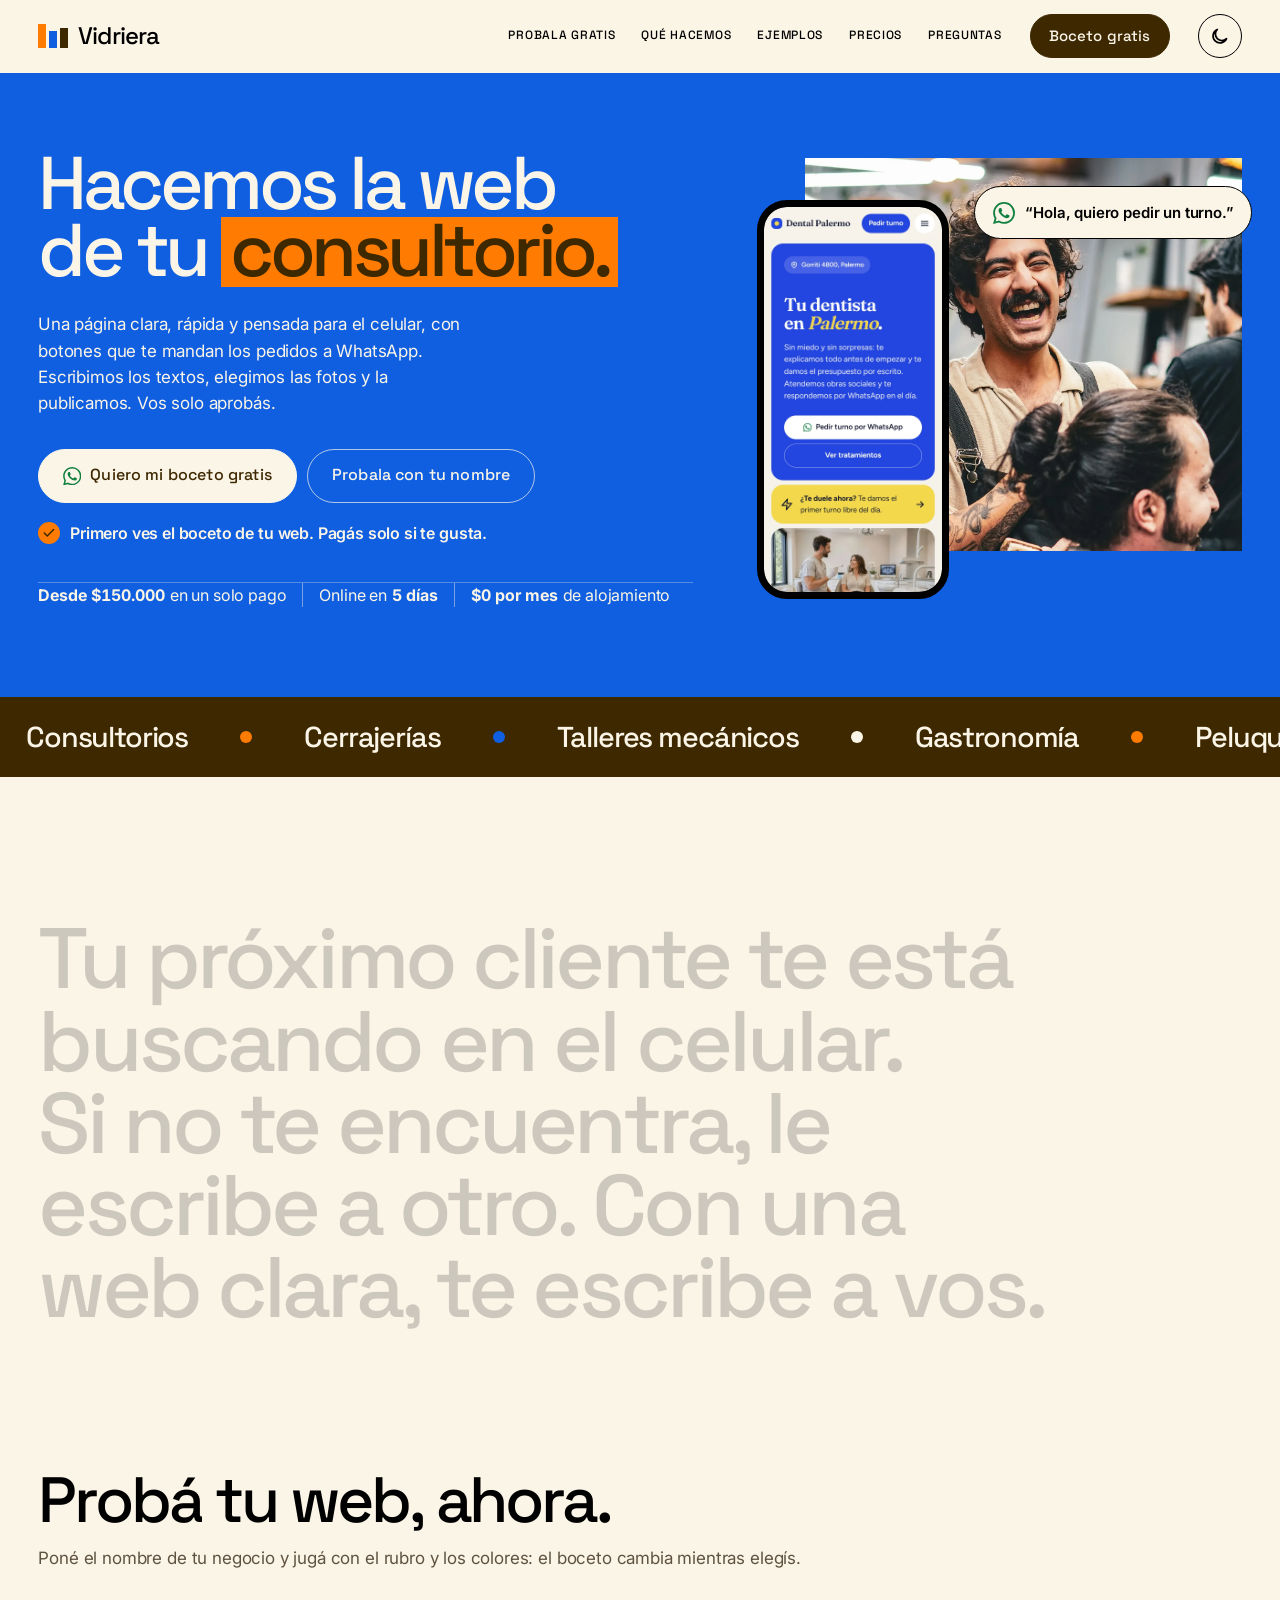
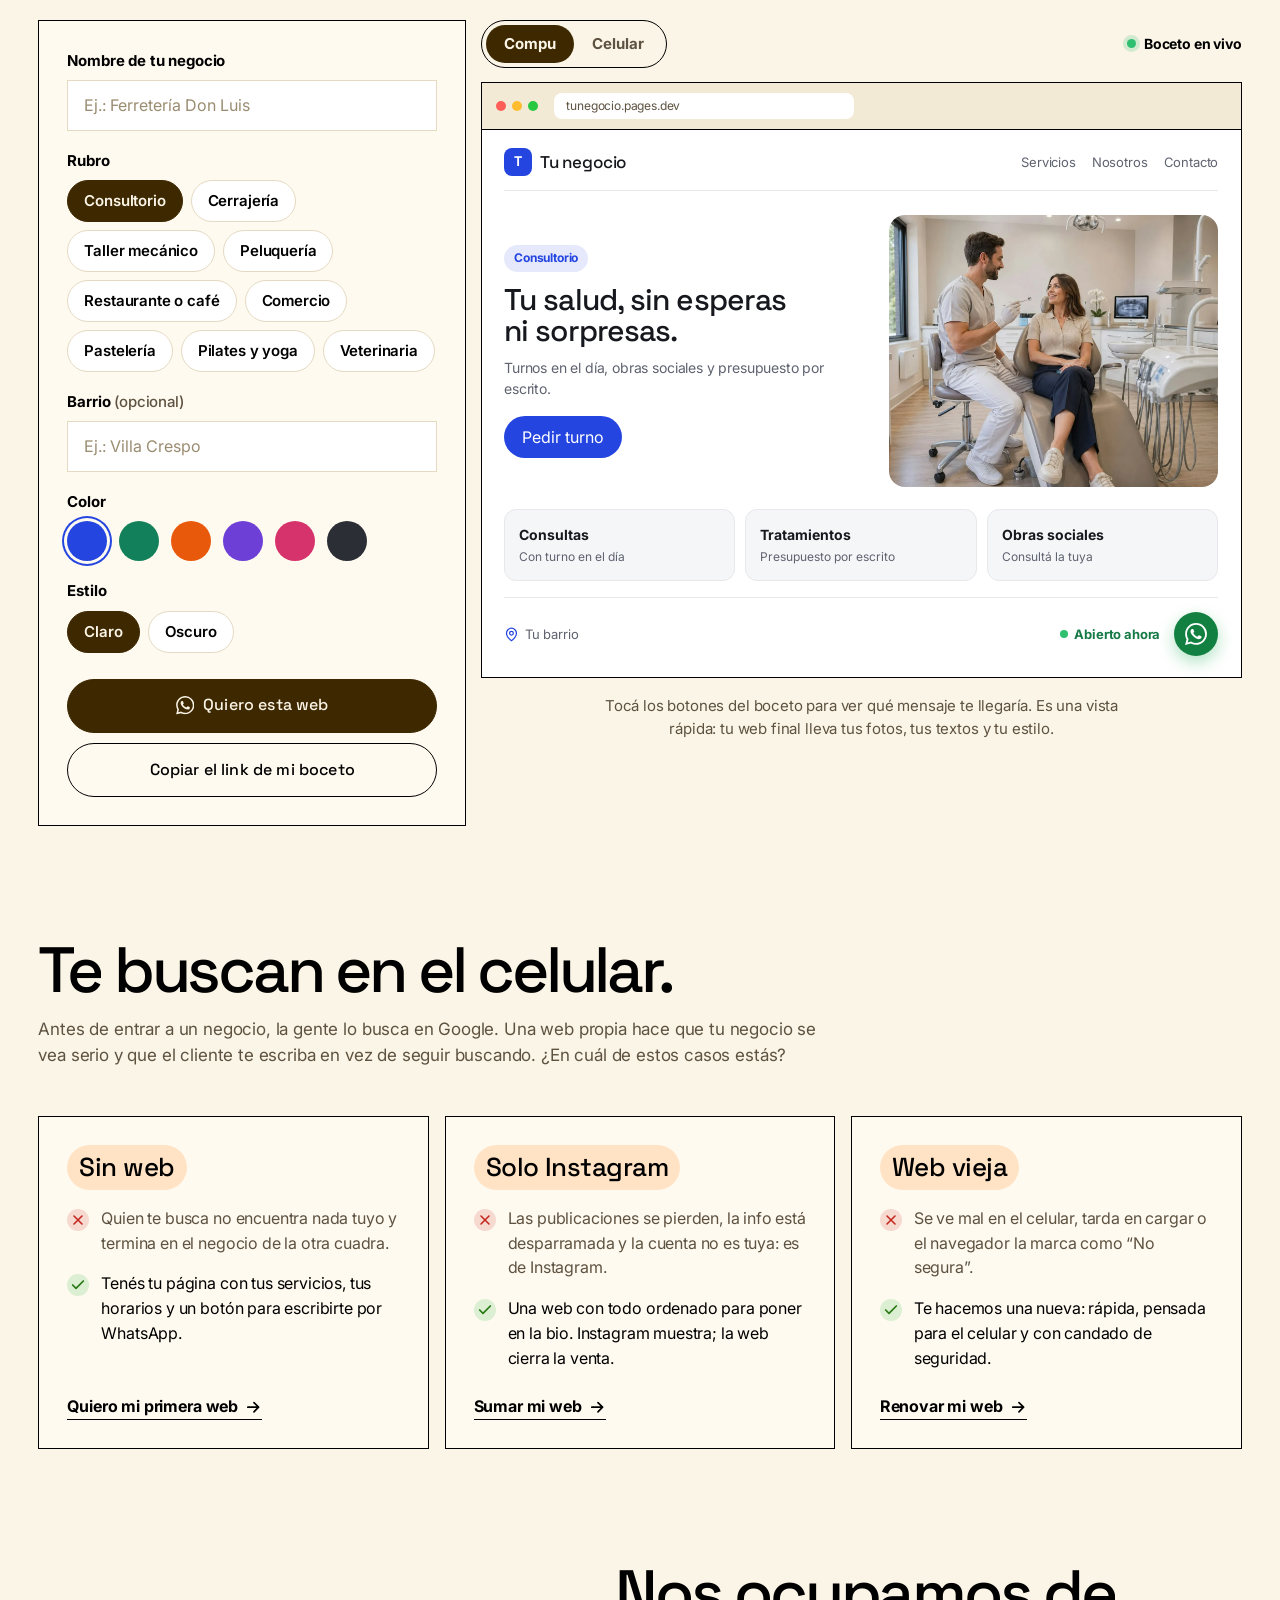
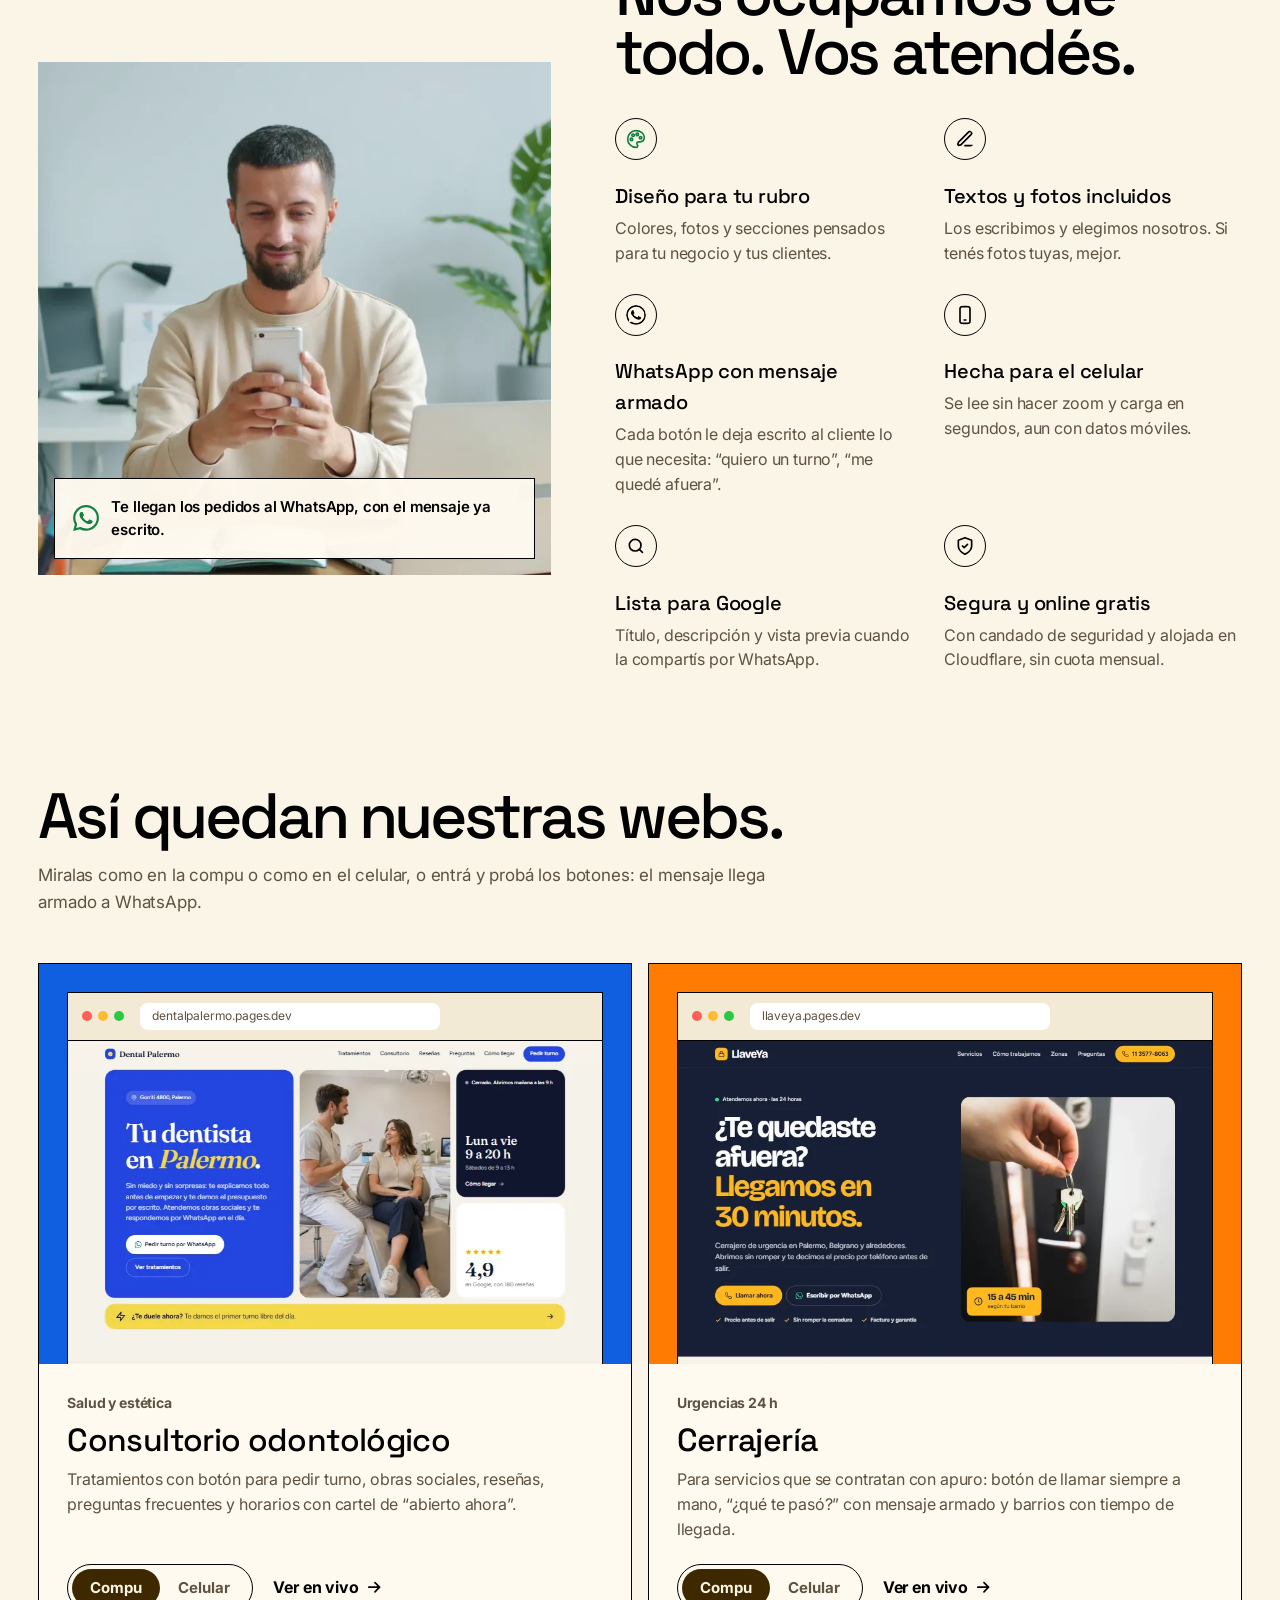
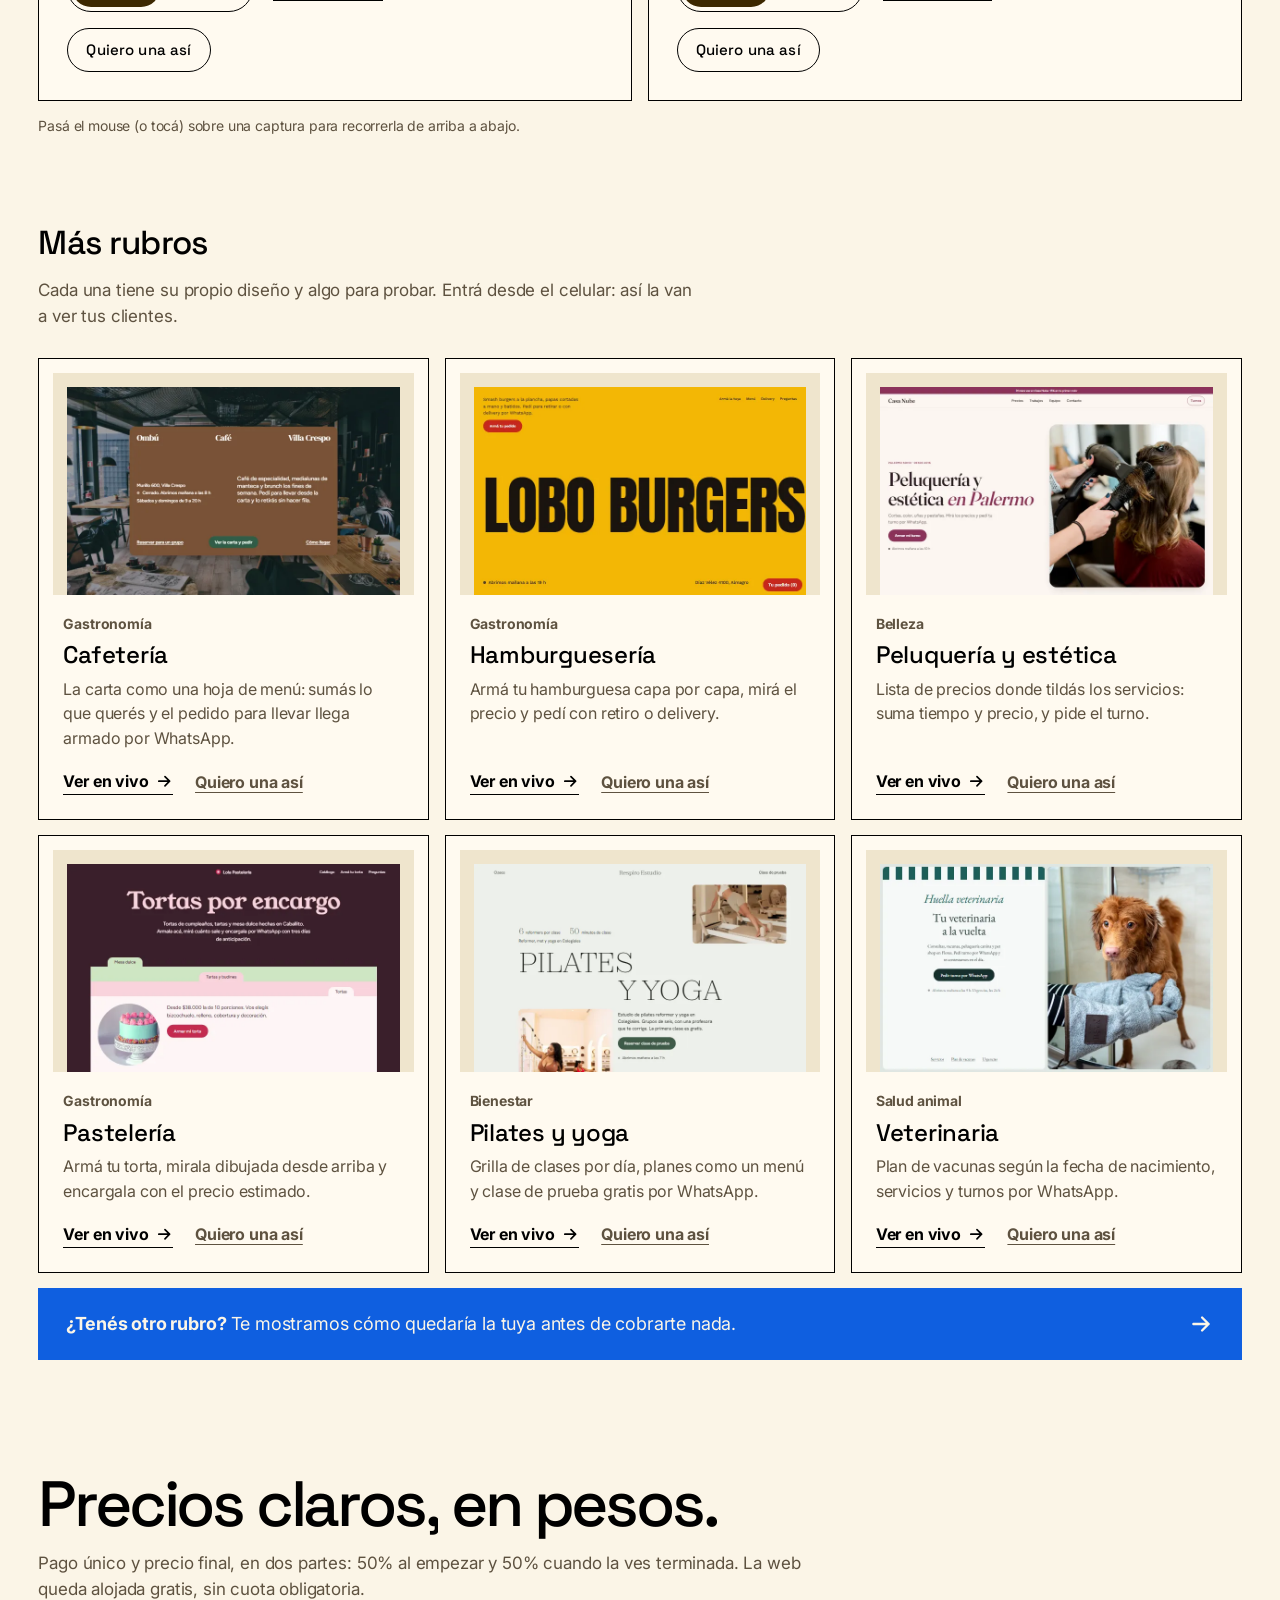
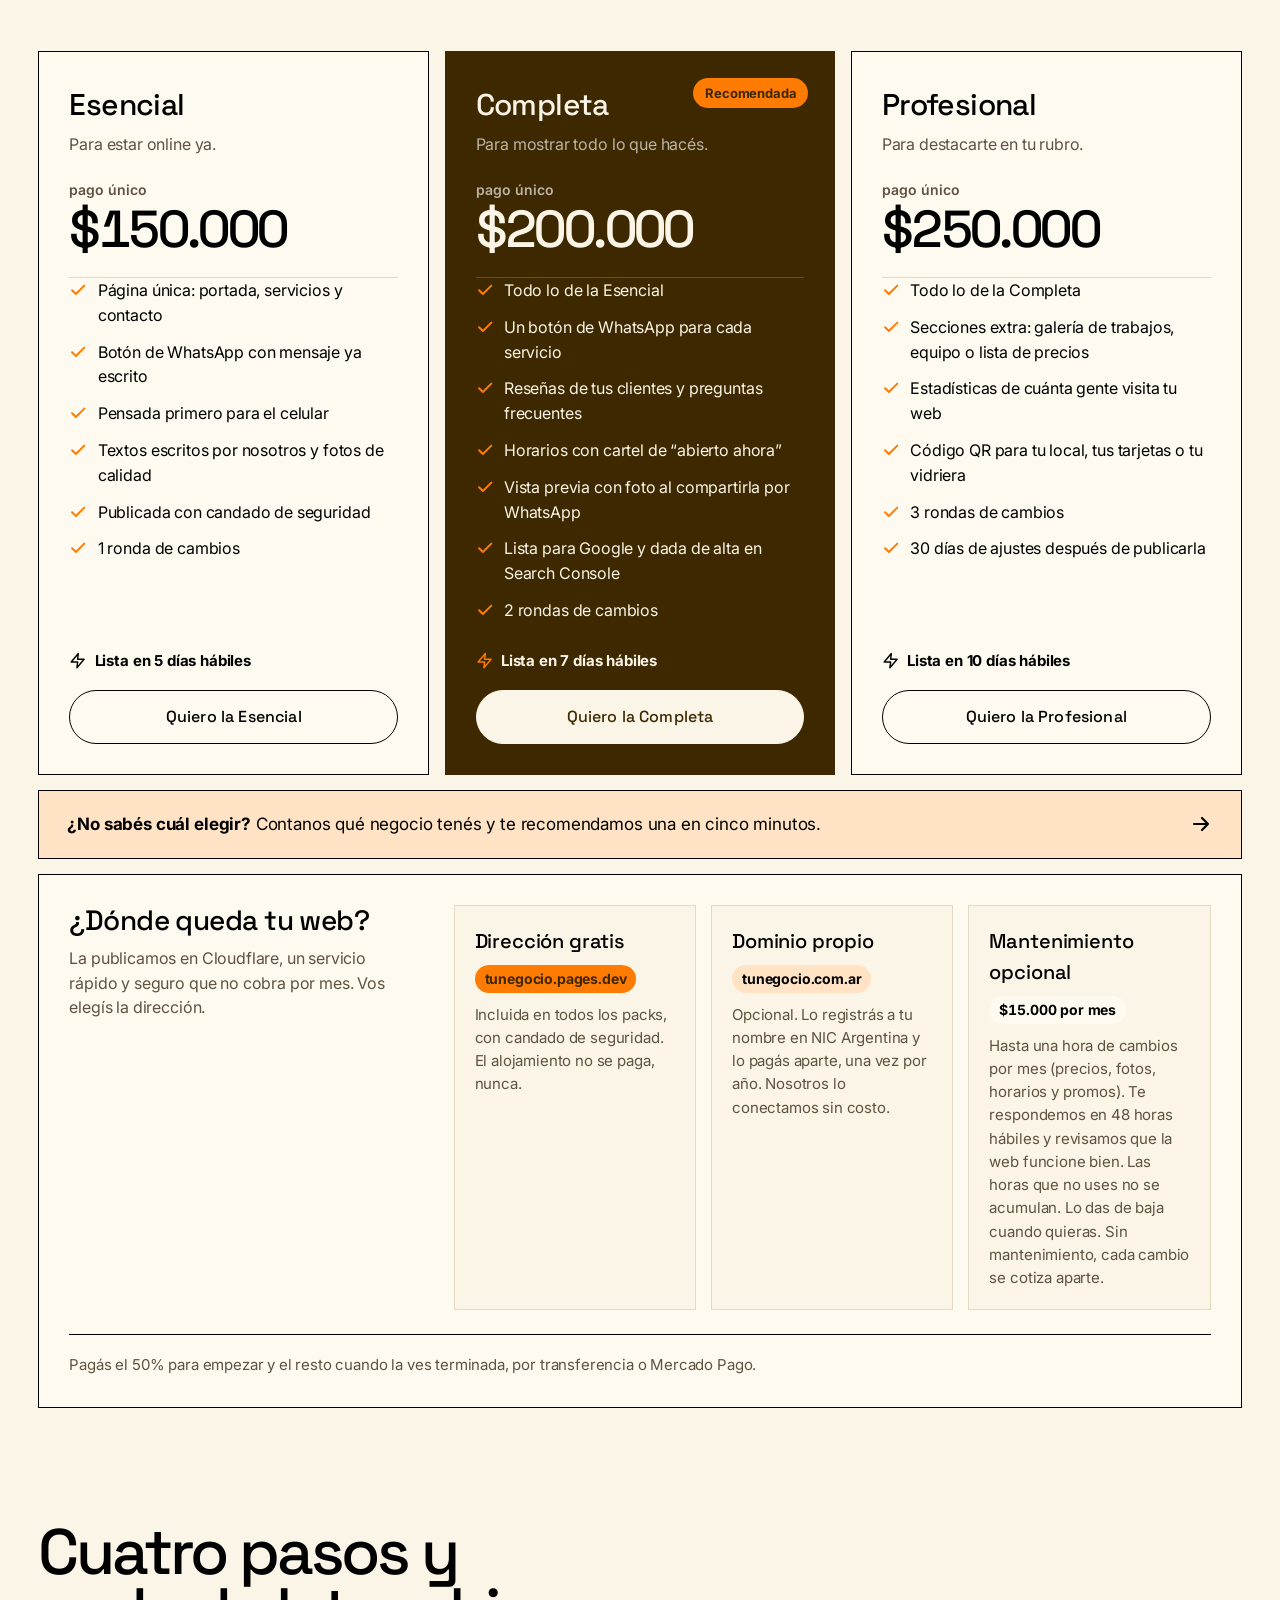
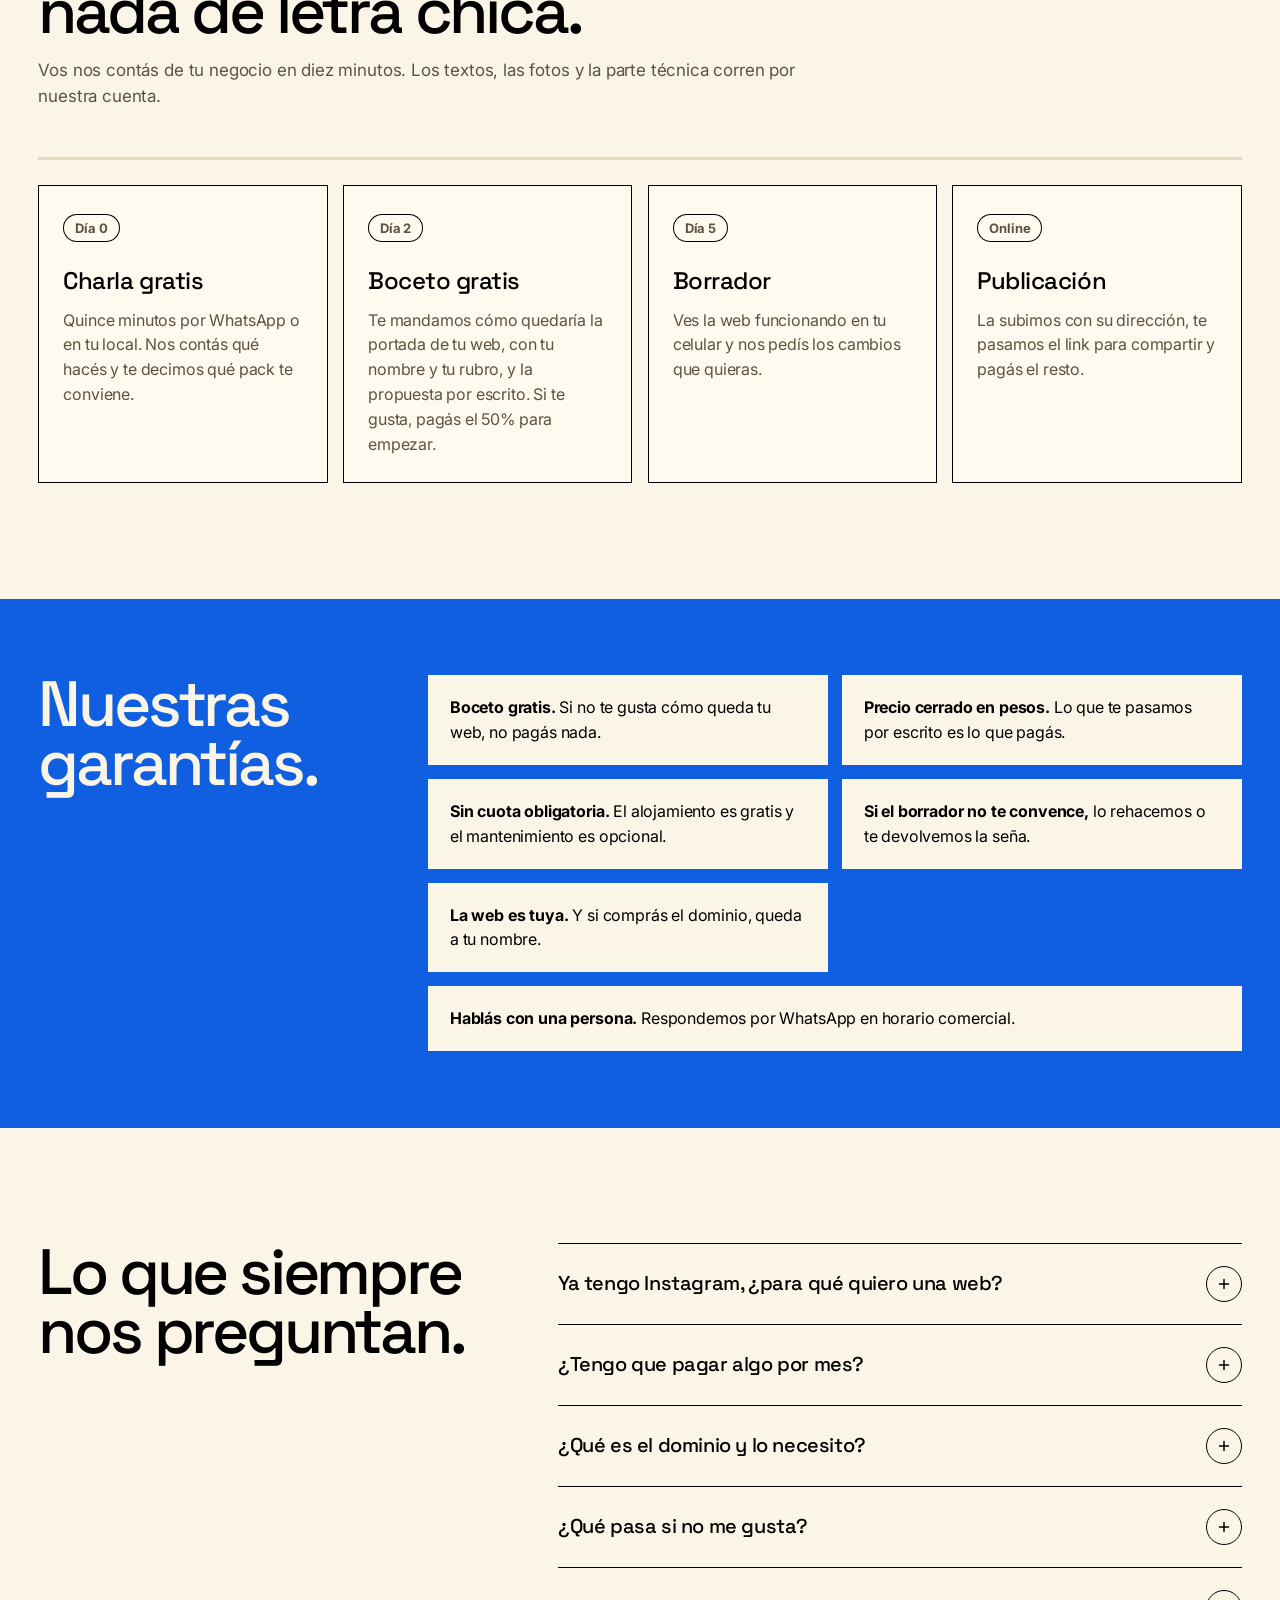
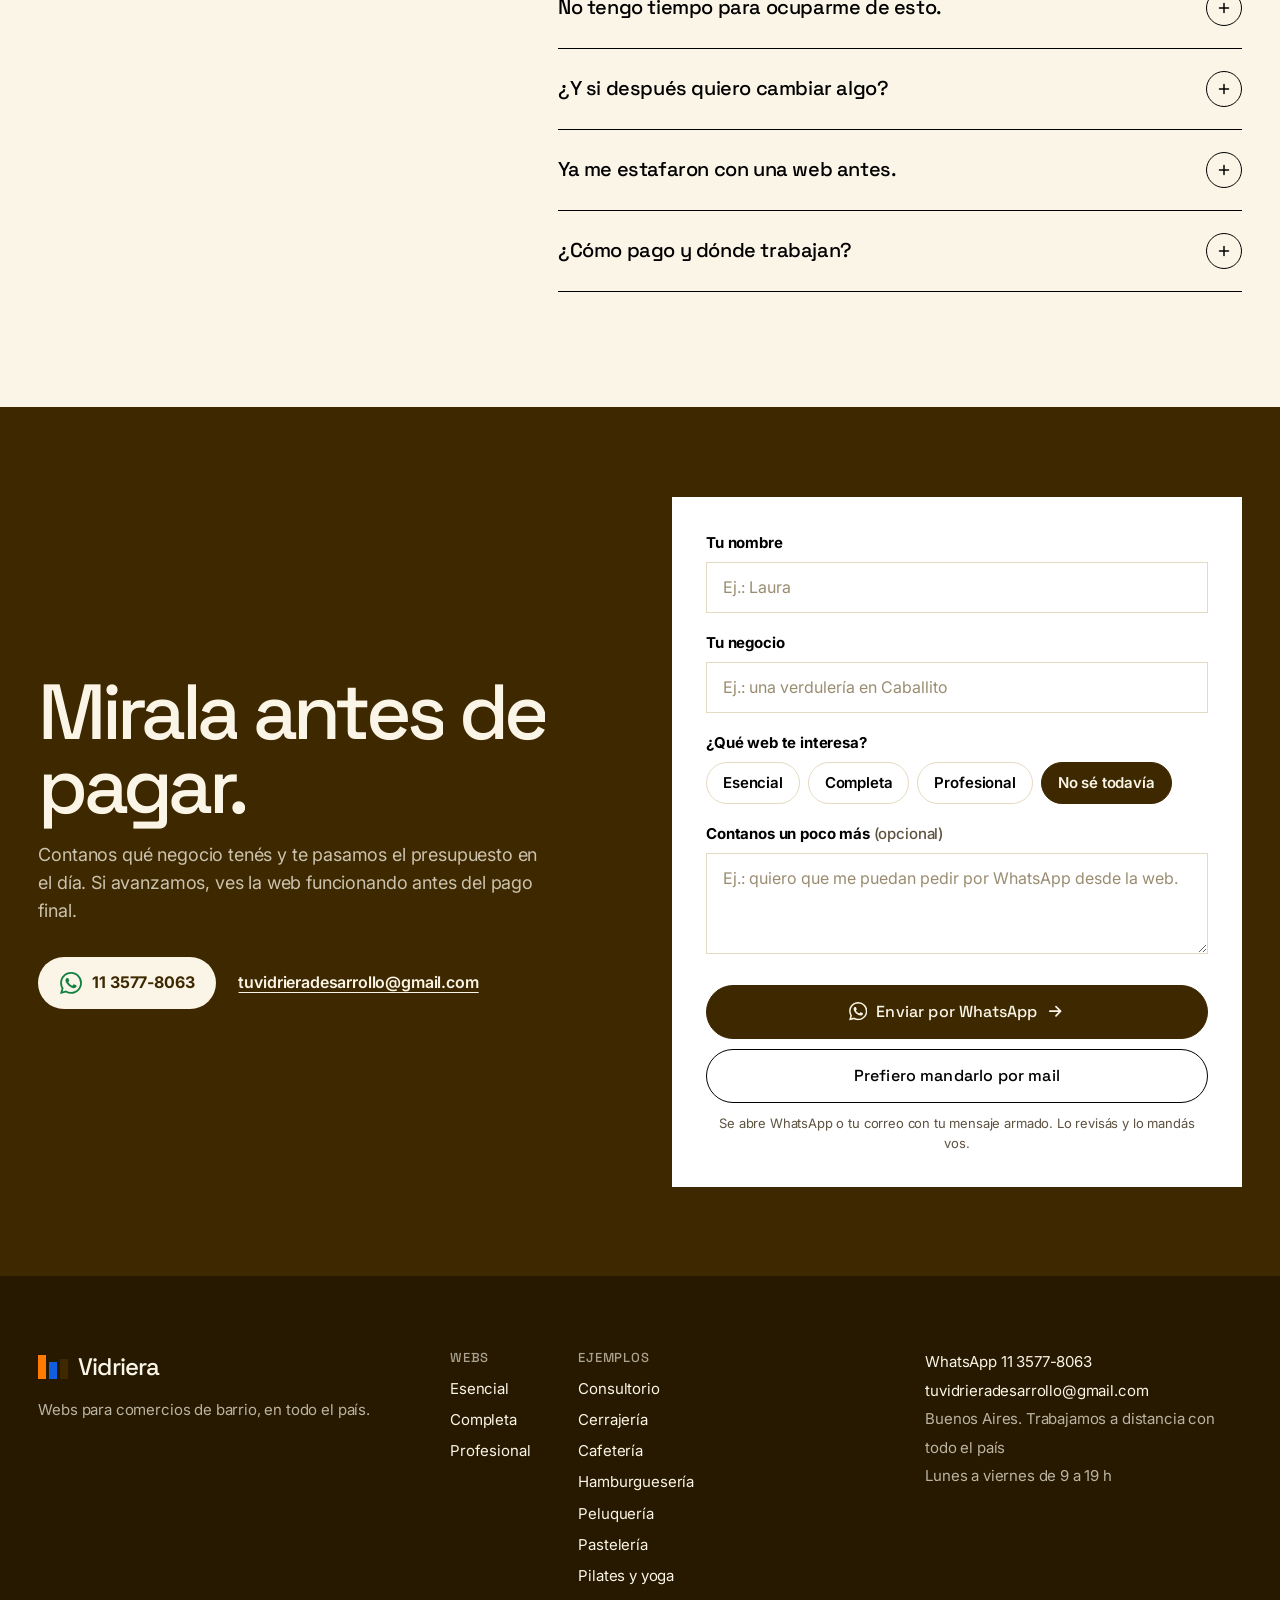
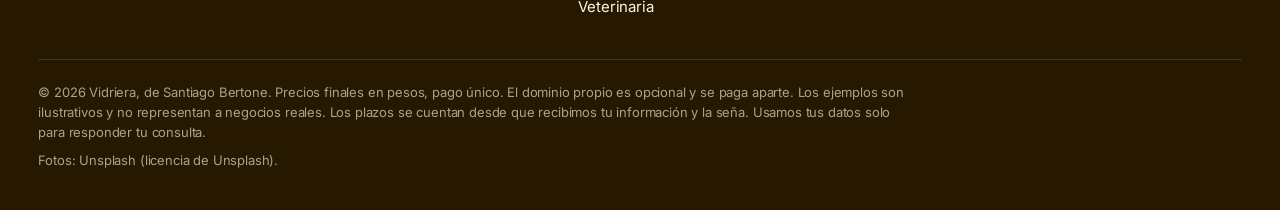
==== commit a1b043d2: "Demos con estética cálida, reseñas y movimiento; animaciones en la landing - Demos: títulos con seri" ====
--- a/vidriera/index.html
+++ b/vidriera/index.html
@@ -31,6 +31,27 @@
       document.querySelector('meta[name="theme-color"]').content = t === 'dark' ? '#17110a' : '#fbf5e7';
     })();
   </script>
+  <script type="application/ld+json">
+  {
+    "@context": "https://schema.org",
+    "@type": "ProfessionalService",
+    "name": "Vidriera",
+    "description": "Diseño de páginas web para comercios de barrio, listas en 5 días y con pedidos por WhatsApp.",
+    "url": "https://vidriera.pages.dev/",
+    "image": "https://vidriera.pages.dev/img/og-vidriera.jpg",
+    "telephone": "+54 9 11 3577-8063",
+    "email": "tuvidrieradesarrollo@gmail.com",
+    "areaServed": { "@type": "Country", "name": "Argentina" },
+    "address": { "@type": "PostalAddress", "addressLocality": "Buenos Aires", "addressCountry": "AR" },
+    "priceRange": "$150.000 - $250.000",
+    "openingHours": "Mo-Fr 09:00-19:00",
+    "makesOffer": [
+      { "@type": "Offer", "name": "Web Esencial", "price": "150000", "priceCurrency": "ARS" },
+      { "@type": "Offer", "name": "Web Completa", "price": "200000", "priceCurrency": "ARS" },
+      { "@type": "Offer", "name": "Web Profesional", "price": "250000", "priceCurrency": "ARS" }
+    ]
+  }
+  </script>
   <link rel="stylesheet" href="assets/agencia.css">
 </head>
 <body>
@@ -98,7 +119,7 @@
       <div class="phone hero-phone" aria-hidden="true">
         <img src="img/agencia/demo-odontologia-movil.webp" width="780" height="1688" alt="">
       </div>
-      <p class="bubble" aria-hidden="true"><svg><use href="#i-wa"/></svg>“Hola, quiero pedir un turno.”</p>
+      <p class="bubble" aria-hidden="true"><svg><use href="#i-wa"/></svg><span class="bubble-text" data-mensajes="“Hola, los encontré en Google.”|“Hola, quiero pedir un turno.”|“Me quedé afuera, ¿pueden venir?”|“¿Tienen turno para un service?”|“Quiero turno para color el sábado.”|“¿Me guardan una mesa para 4?”|“¿Tienen stock? Paso hoy.”">“Hola, los encontré en Google.”</span></p>
     </div>
   </section>
 
@@ -111,6 +132,11 @@
   </div>
 
   <!-- Probador en vivo -->
+  <!-- La idea: se entinta palabra por palabra al bajar -->
+  <section class="idea" aria-label="Por qué una web">
+    <p class="idea-text" data-tinta>Tu próximo cliente te está buscando en el celular. Si no te encuentra, le escribe a otro. Con una web clara, te escribe a vos.</p>
+  </section>
+
   <section id="probala" class="section tryit" aria-labelledby="probala-titulo">
     <div class="section-head">
       <h2 id="probala-titulo" class="h2" data-reveal>Probá tu web, ahora.</h2>
@@ -252,10 +278,10 @@
         <div class="demo-stage is-compu">
           <div class="demo-browser">
             <div class="browser-bar" aria-hidden="true"><i></i><i></i><i></i><span>dentalpalermo.pages.dev</span></div>
-            <div class="scroller"><img src="img/agencia/demo-odontologia-full.webp" width="864" height="3771" loading="lazy" alt="Página completa del ejemplo de consultorio odontológico, vista en la computadora"></div>
+            <div class="scroller"><img src="img/agencia/demo-odontologia-full.webp" width="864" height="3805" loading="lazy" alt="Página completa del ejemplo de consultorio odontológico, vista en la computadora"></div>
           </div>
           <div class="demo-phone">
-            <div class="scroller"><img src="img/agencia/demo-odontologia-movil-full.webp" width="546" height="11120" loading="lazy" alt="Página completa del ejemplo de consultorio odontológico, vista en el celular"></div>
+            <div class="scroller"><img src="img/agencia/demo-odontologia-movil-full.webp" width="546" height="11280" loading="lazy" alt="Página completa del ejemplo de consultorio odontológico, vista en el celular"></div>
           </div>
         </div>
         <div class="demo-body">
@@ -276,10 +302,10 @@
         <div class="demo-stage is-compu">
           <div class="demo-browser">
             <div class="browser-bar" aria-hidden="true"><i></i><i></i><i></i><span>llaveya.pages.dev</span></div>
-            <div class="scroller"><img src="img/agencia/demo-cerrajeria-full.webp" width="864" height="4021" loading="lazy" alt="Página completa del ejemplo de cerrajería, vista en la computadora"></div>
+            <div class="scroller"><img src="img/agencia/demo-cerrajeria-full.webp" width="864" height="3901" loading="lazy" alt="Página completa del ejemplo de cerrajería, vista en la computadora"></div>
           </div>
           <div class="demo-phone">
-            <div class="scroller"><img src="img/agencia/demo-cerrajeria-movil-full.webp" width="546" height="14417" loading="lazy" alt="Página completa del ejemplo de cerrajería, vista en el celular"></div>
+            <div class="scroller"><img src="img/agencia/demo-cerrajeria-movil-full.webp" width="546" height="13796" loading="lazy" alt="Página completa del ejemplo de cerrajería, vista en el celular"></div>
           </div>
         </div>
         <div class="demo-body">
@@ -592,5 +618,6 @@
 <a class="float-wa" id="float-wa" href="https://wa.me/5491135778063" data-wa="Hola, quiero hacer una consulta." aria-label="Escribinos por WhatsApp"><svg><use href="#i-wa"/></svg><span>WhatsApp</span></a>
 
 <script src="assets/agencia.js" defer></script>
+<script src="assets/efectos.js" defer></script>
 </body>
 </html>
--- a/vidriera/assets/agencia.css
+++ b/vidriera/assets/agencia.css
@@ -689,3 +689,37 @@
 .plan-price, .hosting-addr, .hero-trust strong { font-variant-numeric: tabular-nums; }
 .footer-legal { color: rgba(251, 245, 231, 0.62); }
 .footer-head { color: rgba(251, 245, 231, 0.62); }
+
+/* =====================================================================
+   Movimiento (assets/efectos.js). Estado por defecto: todo visible y quieto.
+   ===================================================================== */
+/* La idea: una frase grande que se entinta al leerla */
+.idea { padding: clamp(72px, 11vw, 168px) var(--inline) clamp(8px, 2vw, 32px); }
+.idea-text { max-width: 20ch; font-family: var(--font-display); font-weight: 500; font-size: clamp(38px, 1.2rem + 5.2vw, 104px); line-height: 0.96; letter-spacing: -0.045em; text-wrap: balance; }
+.idea-text.is-tinta span { color: color-mix(in srgb, var(--ink) 18%, transparent); transition: color 320ms ease; }
+.idea-text.is-tinta span.on { color: var(--ink); }
+.idea-text.is-tinta span.now { color: var(--orange-ink); }
+
+/* Títulos por palabra: suben desde su renglón cuando el título entra en pantalla */
+.is-split .w { display: inline-block; overflow: hidden; vertical-align: top; padding-bottom: 0.14em; margin-bottom: -0.14em; }
+.is-split .w > span { display: inline-block; }
+@media (prefers-reduced-motion: no-preference) {
+  .js .is-split[data-reveal] { opacity: 1; transform: none; }
+  .js .is-split[data-reveal] .w > span { transform: translateY(110%); transition: transform 900ms var(--ease); transition-delay: calc(var(--w, 0) * 55ms); }
+  .js .is-split[data-reveal].is-in .w > span { transform: none; }
+}
+
+/* Proceso: la línea de arriba se completa y cada paso se enciende */
+.timeline { position: relative; padding-top: 28px; }
+.timeline::before, .timeline::after { content: ""; position: absolute; left: 0; right: 0; top: 0; height: 3px; background: var(--line-soft); }
+.timeline::after { background: var(--orange); transform-origin: left; transform: scaleX(var(--avance, 1)); transition: transform 240ms linear; }
+.fx .timeline li { transition: background-color 400ms ease, border-color 400ms ease; }
+.fx .timeline li:not(.is-lit) .tl-day { background: transparent; color: var(--muted); box-shadow: inset 0 0 0 1px var(--line); }
+.fx .timeline .tl-day { transition: background-color 400ms ease, color 400ms ease, box-shadow 400ms ease; }
+
+/* Botones imán: se corren unos píxeles hacia el cursor */
+.btn.is-iman { translate: var(--mx, 0) var(--my, 0); transition: transform 160ms var(--ease), background-color 200ms ease, border-color 200ms ease, color 200ms ease, translate 260ms var(--ease); }
+
+/* Globo de la portada: cambia con el rubro del título */
+.bubble-text { display: inline-block; transition: opacity 260ms ease, transform 260ms var(--ease); }
+.bubble-text.is-out { opacity: 0; transform: translateY(0.4em); }
